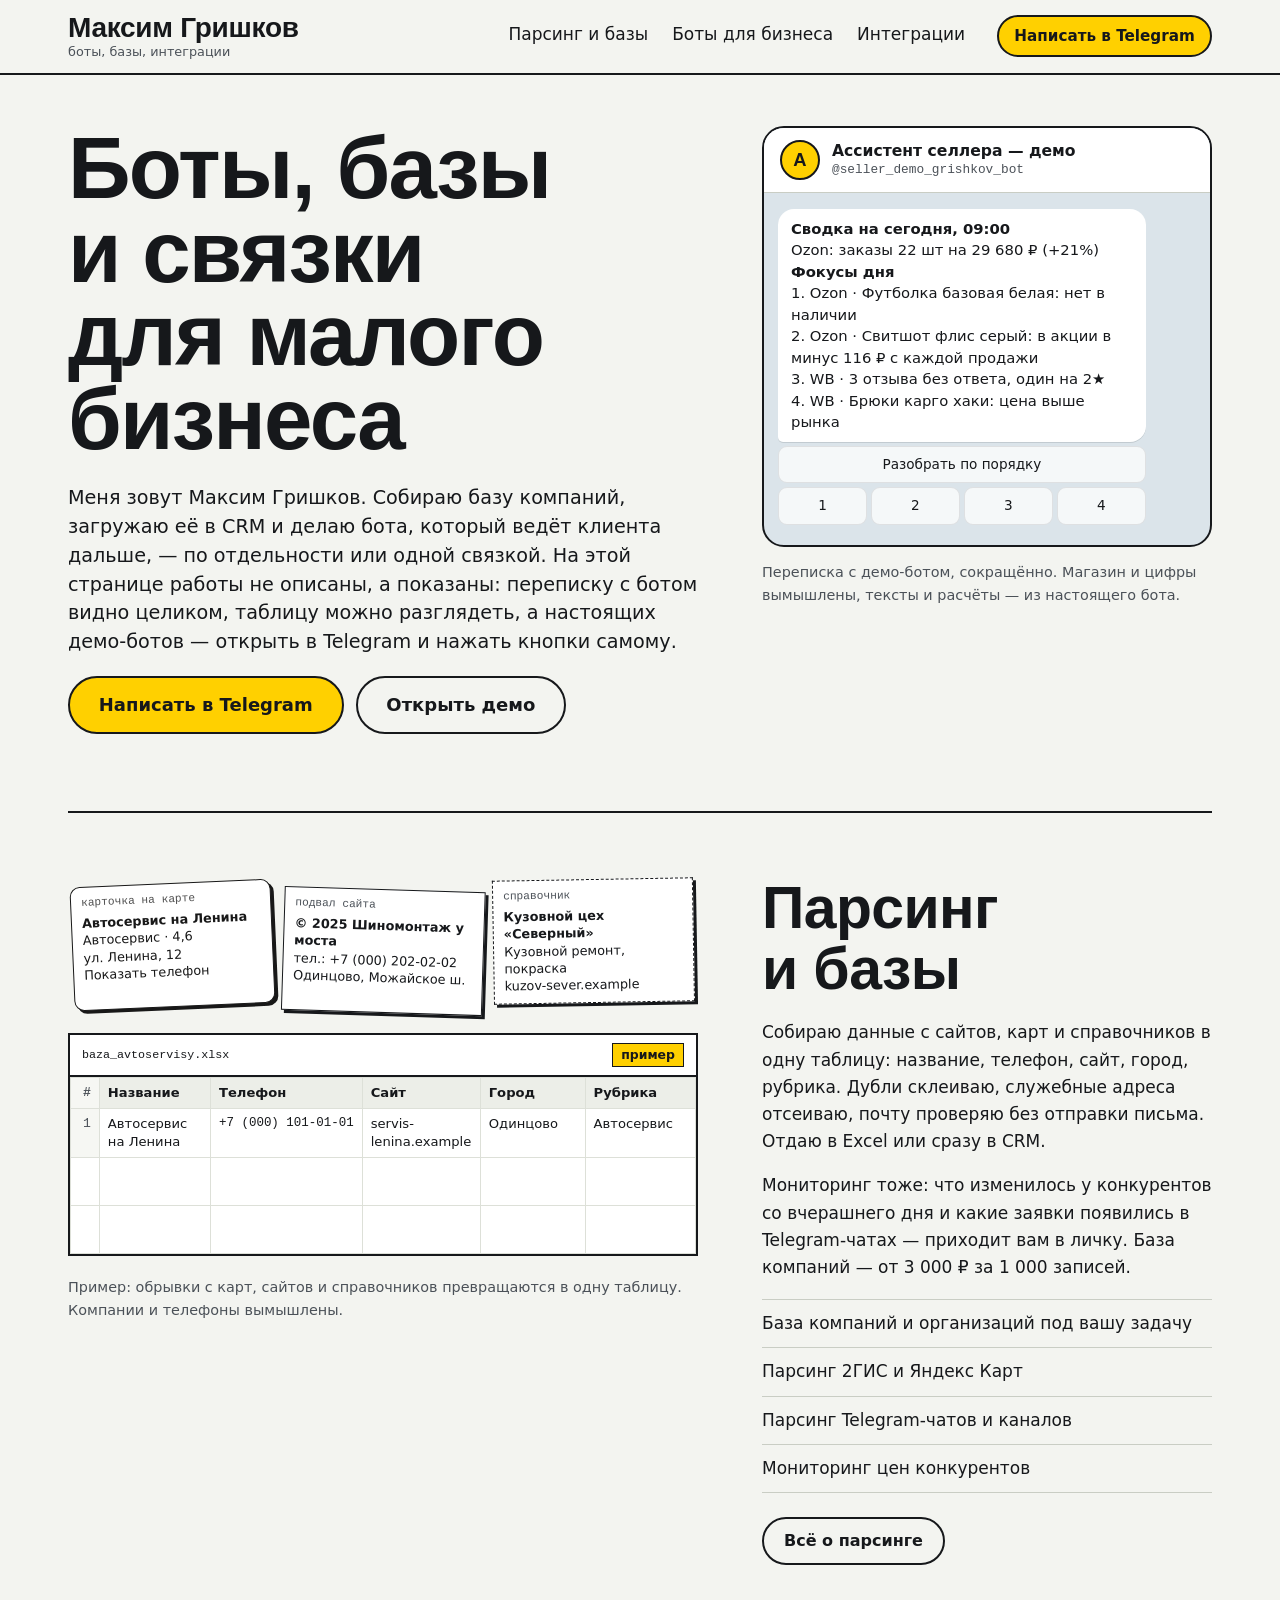
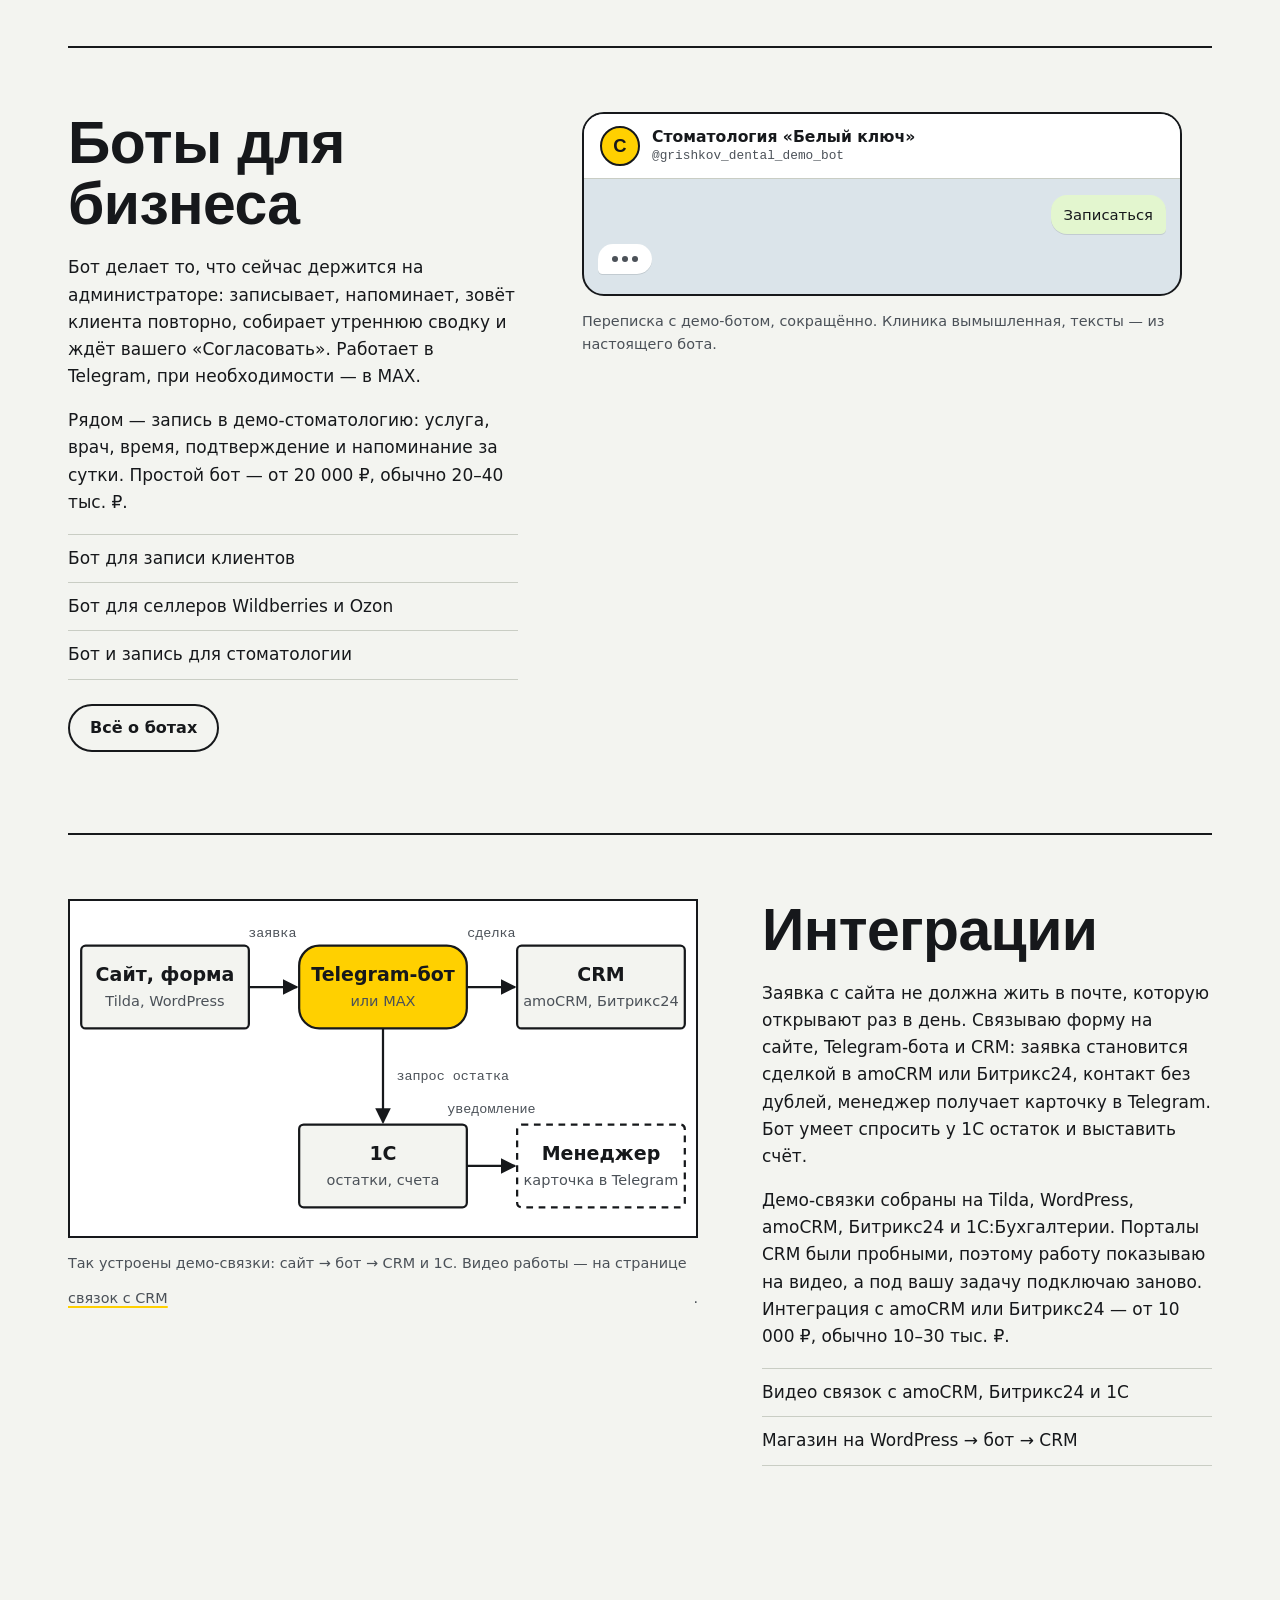
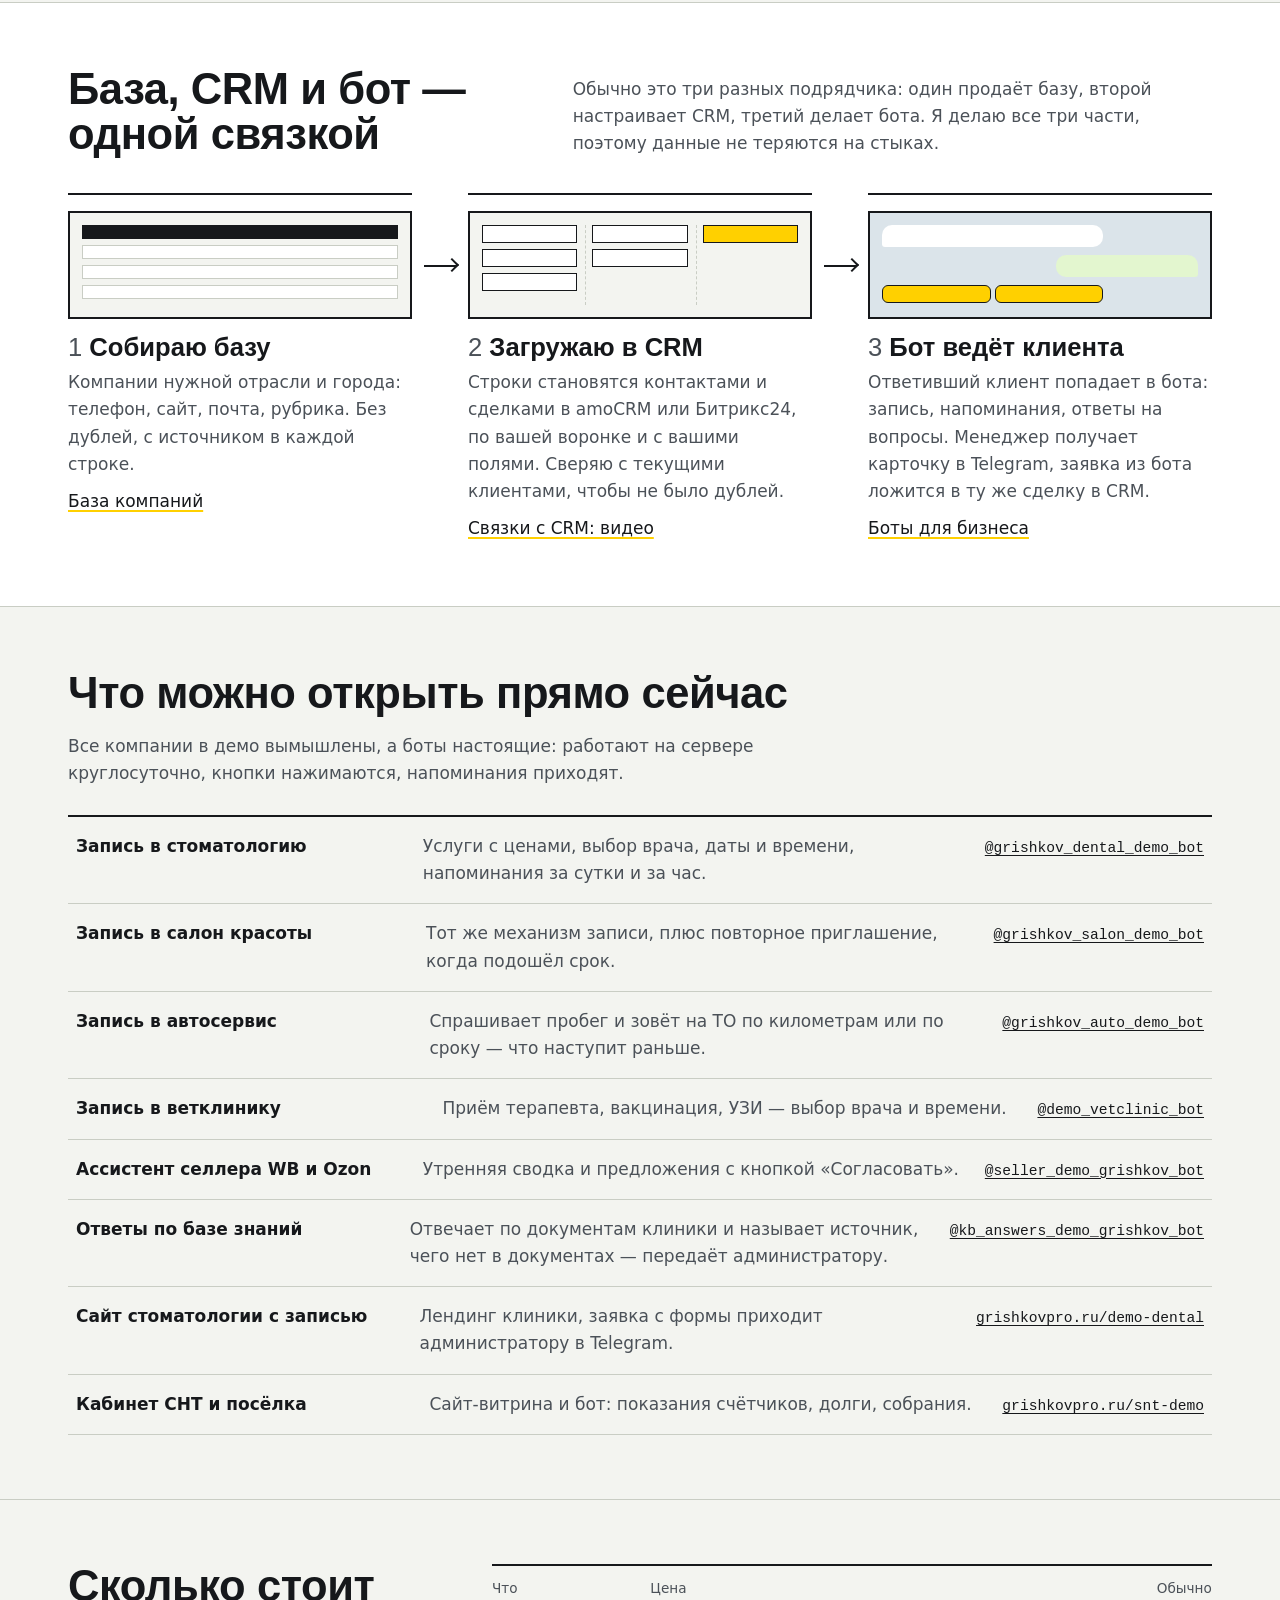
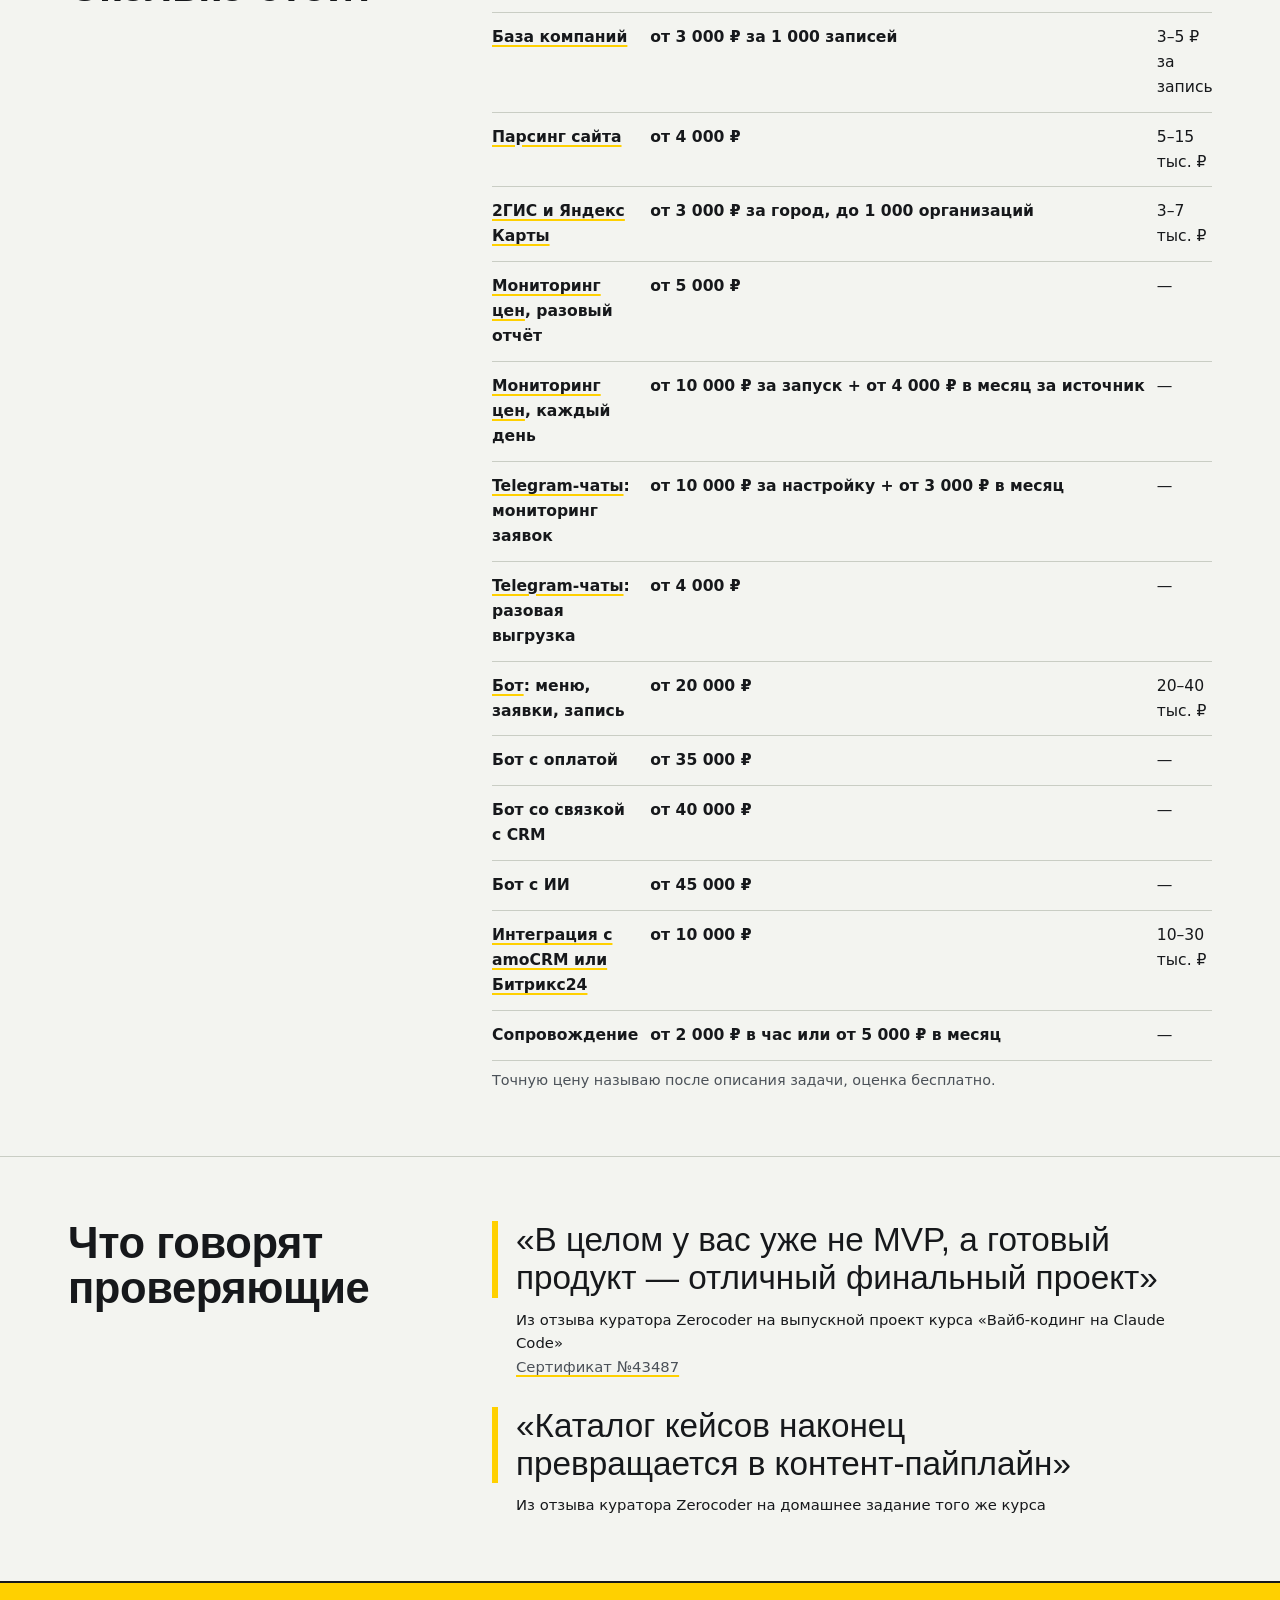
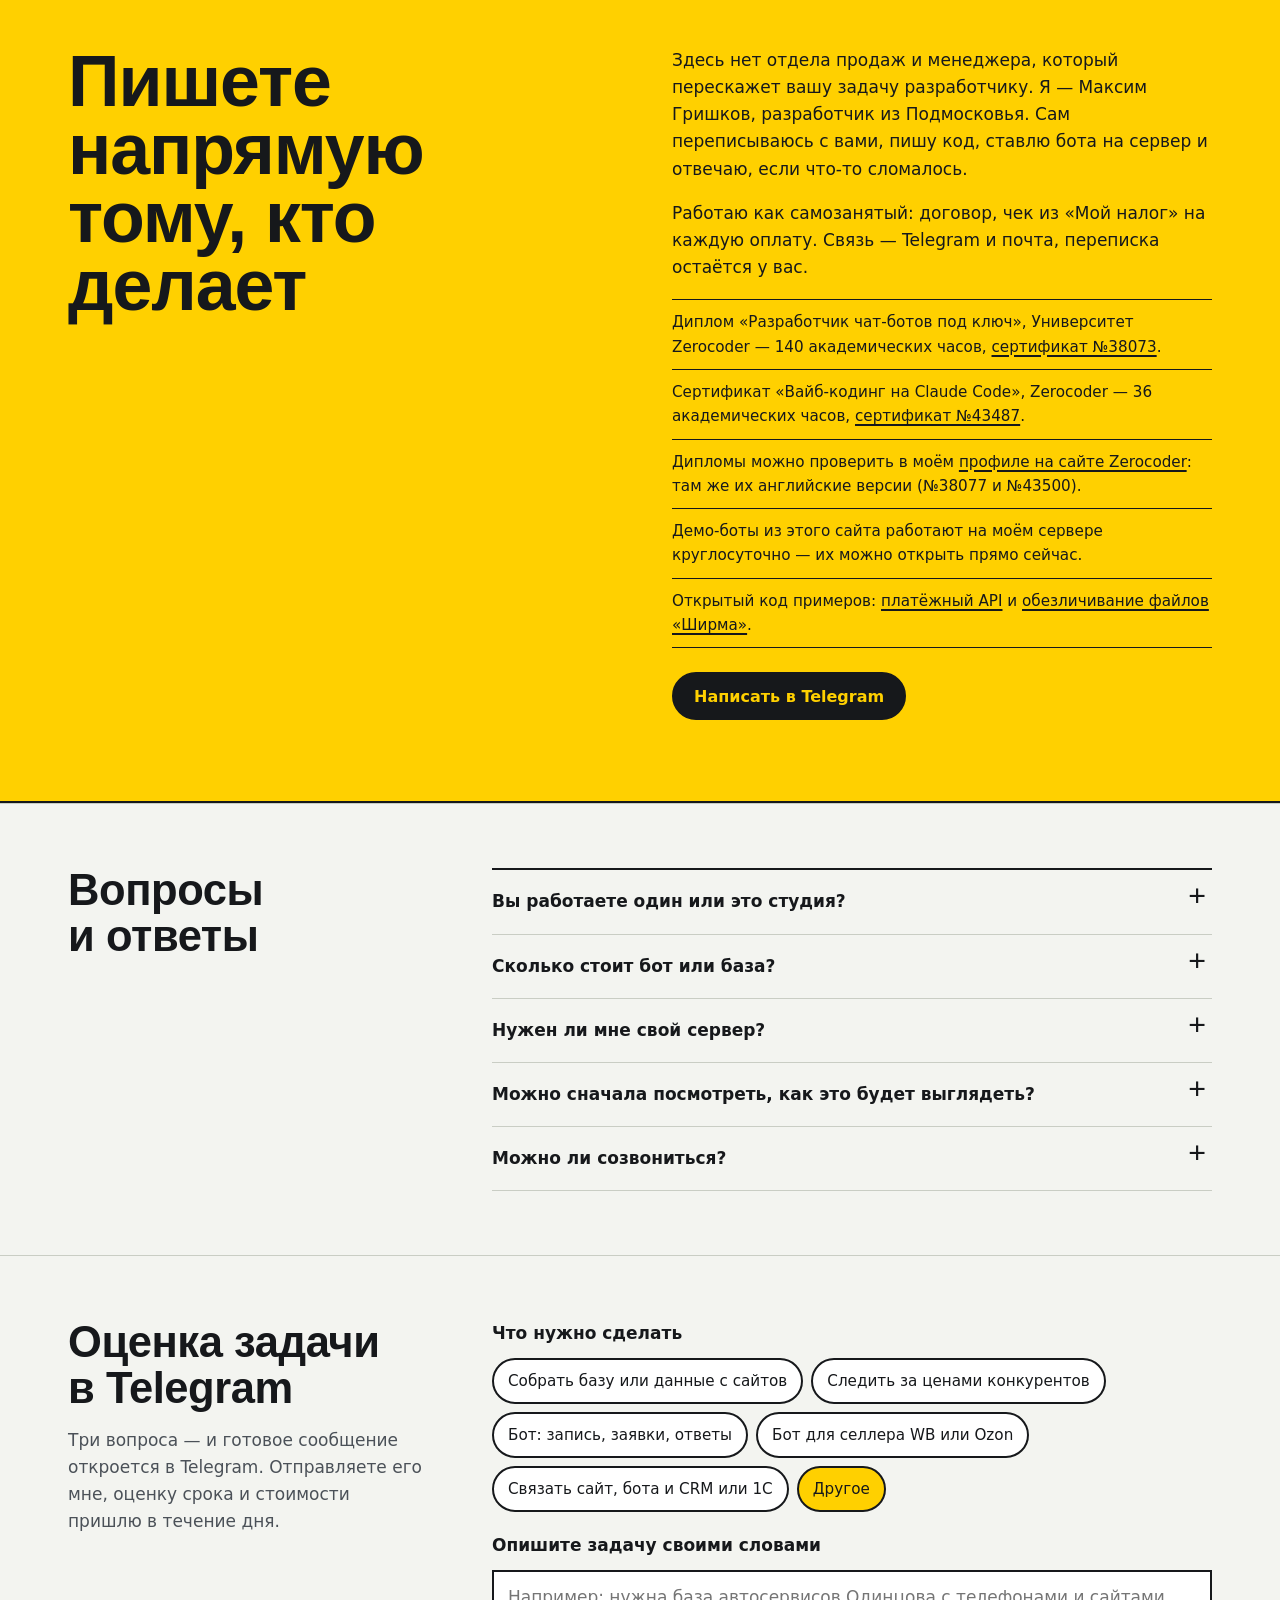
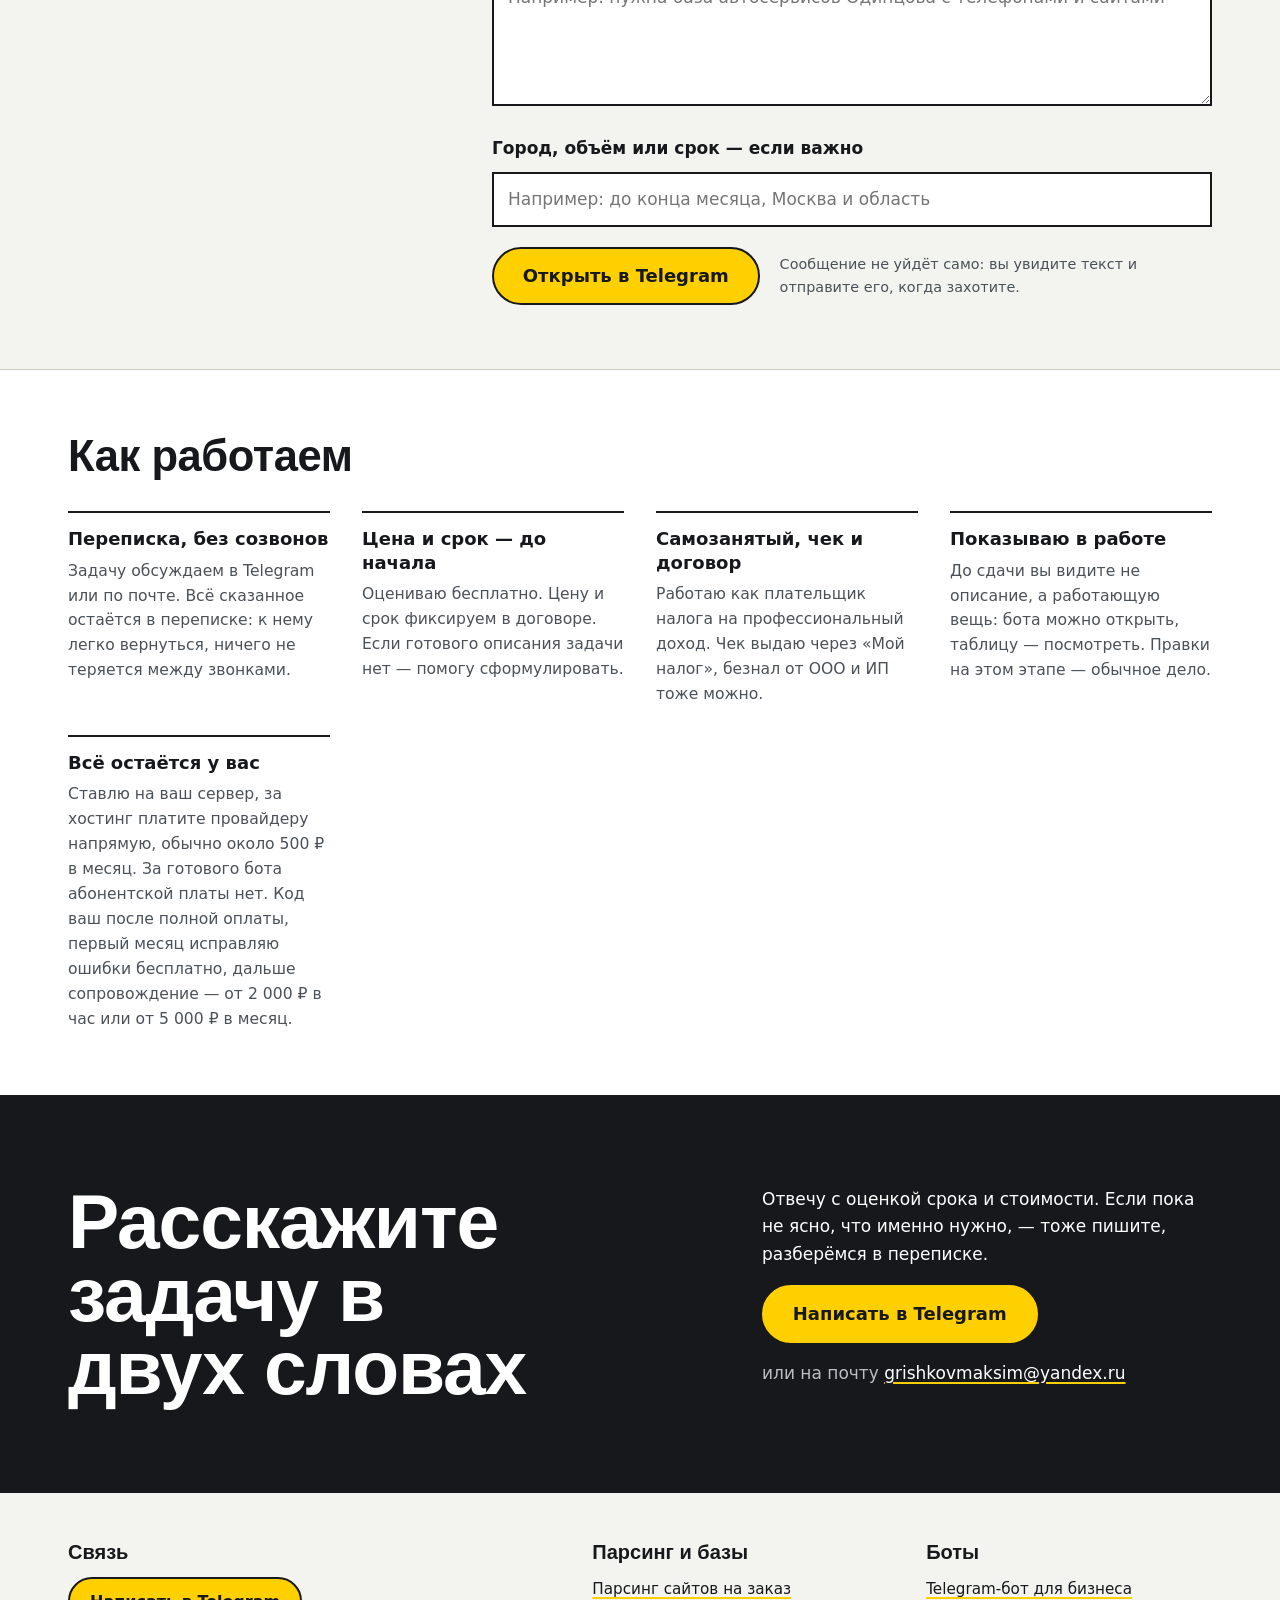
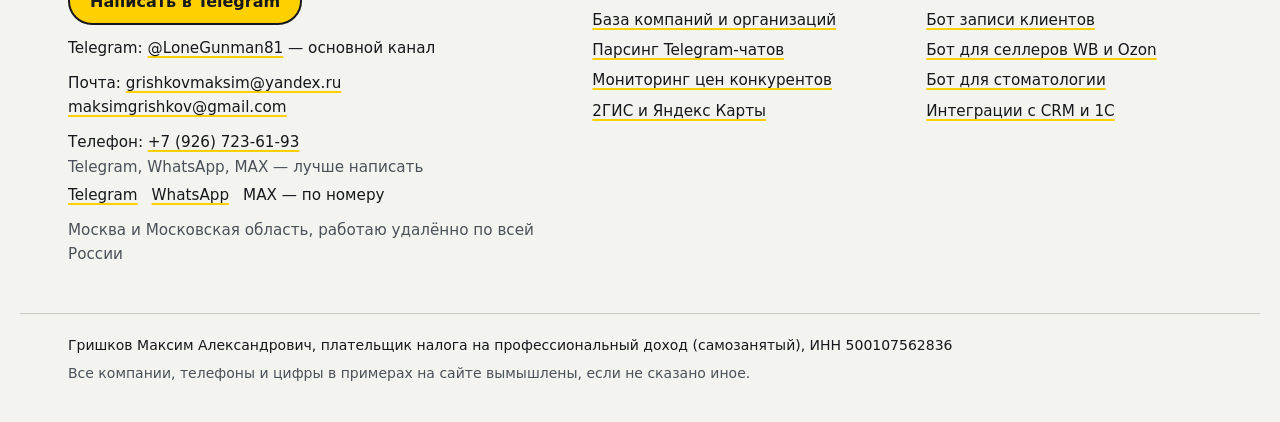
==== index.html @ 3ab0bfc5 "Ссылка на профиль Zerocoder с дипломами" ====
<!doctype html>
<html lang="ru">
<head>
<meta charset="utf-8">
<meta name="viewport" content="width=device-width, initial-scale=1">
<title>Telegram-боты для бизнеса, базы компаний и интеграции с CRM — Максим Гришков</title>
<meta name="description" content="Разработчик Telegram-ботов для малого бизнеса: запись клиентов, боты для селлеров WB и Ozon, парсинг сайтов и базы компаний, связка сайта и бота с amoCRM, Битрикс24 и 1С. Живые демо, самозанятый, договор и чек.">
<meta name="robots" content="noindex,nofollow">
<link rel="canonical" href="https://grishkovpro.ru/">
<meta property="og:type" content="website">
<meta property="og:locale" content="ru_RU">
<meta property="og:site_name" content="Максим Гришков">
<meta property="og:title" content="Максим Гришков — боты, базы компаний, интеграции">
<meta property="og:description" content="Разработчик Telegram-ботов для малого бизнеса: запись клиентов, боты для селлеров WB и Ozon, парсинг сайтов и базы компаний, связка сайта и бота с amoCRM, Битрикс24 и 1С. Живые демо, самозанятый, договор и чек.">
<meta property="og:url" content="https://grishkovpro.ru/">
<meta property="og:image" content="https://grishkovpro.ru/assets/og.png">
<meta name="theme-color" content="#f3f4f0">
<link rel="icon" href="assets/favicon.svg" type="image/svg+xml">
<link rel="preload" href="assets/fonts/oswald-cyr.woff2" as="font" type="font/woff2" crossorigin>
<link rel="stylesheet" href="assets/style.css">
<script type="application/ld+json">{"@context": "https://schema.org", "@graph": [{"@type": "Person", "@id": "https://grishkovpro.ru/#person", "name": "Гришков Максим Александрович", "jobTitle": "Разработчик Telegram-ботов и интеграций", "url": "https://grishkovpro.ru/", "email": "mailto:grishkovmaksim@yandex.ru", "telephone": "+79267236193", "taxID": "500107562836", "sameAs": ["https://t.me/LoneGunman81"], "address": {"@type": "PostalAddress", "addressLocality": "Москва", "addressCountry": "RU"}}, {"@type": "ProfessionalService", "@id": "https://grishkovpro.ru/#org", "name": "Максим Гришков — боты, базы, интеграции", "url": "https://grishkovpro.ru/", "email": "grishkovmaksim@yandex.ru", "telephone": "+79267236193", "taxID": "500107562836", "founder": {"@id": "https://grishkovpro.ru/#person"}, "areaServed": [{"@type": "City", "name": "Москва"}, {"@type": "AdministrativeArea", "name": "Московская область"}, {"@type": "Country", "name": "Россия"}], "address": {"@type": "PostalAddress", "addressLocality": "Москва", "addressCountry": "RU"}, "description": "Разработчик Telegram-ботов для малого бизнеса: запись клиентов, боты для селлеров WB и Ozon, парсинг сайтов и базы компаний, связка сайта и бота с amoCRM, Битрикс24 и 1С. Живые демо, самозанятый, договор и чек."}, {"@type": "WebSite", "@id": "https://grishkovpro.ru/#site", "url": "https://grishkovpro.ru/", "name": "Максим Гришков", "inLanguage": "ru", "publisher": {"@id": "https://grishkovpro.ru/#person"}}]}</script><script type="application/ld+json">{"@context": "https://schema.org", "@type": "FAQPage", "mainEntity": [{"@type": "Question", "name": "Вы работаете один или это студия?", "acceptedAnswer": {"@type": "Answer", "text": "Один. Я самозанятый разработчик, переписку, код и запуск веду сам. Поэтому задачу не пересказывают по цепочке: вы пишете тому, кто делает."}}, {"@type": "Question", "name": "Сколько стоит бот или база?", "acceptedAnswer": {"@type": "Answer", "text": "Простой бот — от 20 000 ₽, база компаний — от 3 000 ₽ за 1 000 записей; остальные цены — в таблице «Сколько стоит» выше. Точную цену называю после описания задачи, оценка бесплатно."}}, {"@type": "Question", "name": "Нужен ли мне свой сервер?", "acceptedAnswer": {"@type": "Answer", "text": "Для бота — да, это недорогой виртуальный сервер, обычно около 500 ₽ в месяц, оплачиваете провайдеру напрямую. Если сервера нет, подскажу, какой взять, и настрою. Для разовой выгрузки базы сервер не нужен."}}, {"@type": "Question", "name": "Можно сначала посмотреть, как это будет выглядеть?", "acceptedAnswer": {"@type": "Answer", "text": "Да. Готовые демо — в списке выше, их можно открыть прямо сейчас. Ваш бот до сдачи тоже работает в Telegram: вы нажимаете кнопки сами, а не читаете описание."}}, {"@type": "Question", "name": "Можно ли созвониться?", "acceptedAnswer": {"@type": "Answer", "text": "Я работаю перепиской: в Telegram или по почте. Так ничего не теряется — договорённости остаются в тексте, к ним легко вернуться."}}]}</script>
</head>
<body>
<a class="skip" href="#main">К содержанию</a>
<header class="top">
  <div class="wrap top-in">
    <a class="mark" href="./"><span class="mark-n">Максим Гришков</span><span class="mark-s">боты, базы, интеграции</span></a>
    <nav class="nav" aria-label="Разделы"><a href="parsing/">Парсинг и базы</a><a href="boty/">Боты для бизнеса</a><a href="./#integracii">Интеграции</a></nav>
    <a class="btn btn-tg top-cta" href="https://t.me/LoneGunman81" rel="noopener" target="_blank">Написать в Telegram</a>
  </div>
</header>
<main id="main">
<section class="hero hero-home">
  <div class="wrap home-grid">
    <div class="home-text">
      <h1 class="h1 h1-home">Боты, базы и связки для малого бизнеса</h1>
      <div class="lead"><p>Меня зовут Максим Гришков. Собираю базу компаний, загружаю её в CRM и делаю бота, который ведёт клиента дальше, — по отдельности или одной связкой. На этой странице работы не описаны, а показаны: переписку с ботом видно целиком, таблицу можно разглядеть, а настоящих демо-ботов — открыть в Telegram и нажать кнопки самому.</p></div>
      <p class="hero-cta"><a class="btn btn-tg btn-big" href="https://t.me/LoneGunman81" rel="noopener" target="_blank">Написать в Telegram</a>
        <a class="btn btn-line btn-big" href="#demo">Открыть демо</a></p>
    </div>
    <div class="home-ex"><figure class="ex ex-chat is-compact" data-sim>
  <div class="tg">
    <div class="tg-head"><span class="tg-ava" aria-hidden="true">А</span>
      <span class="tg-who"><b>Ассистент селлера — демо</b><span class="mono">@seller_demo_grishkov_bot</span></span></div>
    <ol class="tg-log" aria-label="Пример переписки с ботом"><li class="tg-m tg-bot"><span class="tg-bubble"><strong>Сводка на сегодня, 09:00</strong><br>Ozon: заказы 22 шт на 29 680 ₽ (+21%)<br><strong>Фокусы дня</strong><br>1. Ozon · Футболка базовая белая: нет в наличии<br>2. Ozon · Свитшот флис серый: в акции в минус 116 ₽ с каждой продажи<br>3. WB · 3 отзыва без ответа, один на 2★<br>4. WB · Брюки карго хаки: цена выше рынка</span><span class="tg-kb"><span class="tg-row"><span class="tg-b">Разобрать по порядку</span></span><span class="tg-row"><span class="tg-b">1</span><span class="tg-b is-press">2</span><span class="tg-b">3</span><span class="tg-b">4</span></span></span></li><li class="tg-m tg-bot"><span class="tg-bubble"><strong>Ozon · Свитшот флис серый: акция в минус</strong><br><strong>Что сделать:</strong> выйти из акции «Чёрная пятница: −25%», вернуть цену 1 690 ₽.<br><strong>Почему:</strong> цена в акции 1 290 ₽, с одной продажи −116 ₽ после комиссии 22%, логистики и себестоимости. В акции продаёте 9 шт в день — минус ~1 046 ₽ в день.</span><span class="tg-kb"><span class="tg-row"><span class="tg-b is-press">Согласовать</span><span class="tg-b">Отклонить</span></span><span class="tg-row"><span class="tg-b">Подробнее</span></span></span></li><li class="tg-m tg-bot"><span class="tg-bubble">Отправил в Ozon: товар выходит из акции «Чёрная пятница: −25%», цена вернётся к 1 690 ₽. Завтра в утренней сводке покажу итог.</span></li><li class="tg-m tg-bot"><span class="tg-bubble"><strong>WB · отзыв 2★ на «Рубашка льняная бежевая»</strong><br>«После первой стирки рубашка села почти на размер. На рукаве разошёлся шов.»<br><strong>Черновик ответа:</strong> Анна, здравствуйте! Спасибо за отзыв, нам жаль, что рубашка подвела. Лён после первой стирки даёт усадку до 3–5%…</span><span class="tg-kb"><span class="tg-row"><span class="tg-b is-press">Отправить</span><span class="tg-b">Переписать</span></span><span class="tg-row"><span class="tg-b">Не отвечать</span><span class="tg-b">Подробнее</span></span></span></li><li class="tg-m tg-bot"><span class="tg-bubble">Отправил ответ в WB, он появится под отзывом.</span></li></ol>
    <div class="tg-foot"><button type="button" class="tg-replay" hidden>Показать ещё раз</button></div>
  </div>
  <figcaption><span>Переписка с демо-ботом, сокращённо. Магазин и цифры вымышлены, тексты и расчёты — из настоящего бота.</span></figcaption>
</figure></div>
  </div>
</section>
<section class="stands" aria-label="Три направления"><div class="wrap"><article class="stand stand-parsing" id="parsing">
  <div class="stand-ex"><figure class="ex ex-sort is-compact" data-sort>
  <div class="sort-in" aria-hidden="true"><div data-i="0" class="scrap scrap-map"><span class="scrap-src mono">карточка на карте</span><span>Автосервис на Ленина</span><span>Автосервис · 4,6</span><span>ул. Ленина, 12</span><span>Показать телефон</span></div><div data-i="1" class="scrap scrap-site"><span class="scrap-src mono">подвал сайта</span><span>© 2025 Шиномонтаж у моста</span><span>тел.: +7 (000) 202-02-02</span><span>Одинцово, Можайское ш.</span></div><div data-i="2" class="scrap scrap-list"><span class="scrap-src mono">справочник</span><span>Кузовной цех «Северный»</span><span>Кузовной ремонт, покраска</span><span>kuzov-sever.example</span></div></div>
  <div class="sheet">
    <div class="sheet-bar"><span class="mono">baza_avtoservisy.xlsx</span><span class="sheet-tag">пример</span></div>
    <div class="sheet-scroll" tabindex="0" role="region" aria-label="Пример таблицы: baza_avtoservisy.xlsx">
      <table><thead><tr><th scope="col" class="n">#</th><th scope="col">Название</th><th scope="col">Телефон</th><th scope="col">Сайт</th><th scope="col">Город</th><th scope="col">Рубрика</th></tr></thead>
      <tbody><tr data-i="0"><td class="n">1</td><td>Автосервис на Ленина</td><td>+7 (000) 101-01-01</td><td>servis-lenina.example</td><td>Одинцово</td><td>Автосервис</td></tr><tr data-i="1"><td class="n">2</td><td>Шиномонтаж у моста</td><td>+7 (000) 202-02-02</td><td>—</td><td>Одинцово</td><td>Шиномонтаж</td></tr><tr data-i="2"><td class="n">3</td><td>Кузовной цех «Северный»</td><td>+7 (000) 303-03-03</td><td>kuzov-sever.example</td><td>Красногорск</td><td>Кузовной ремонт</td></tr></tbody></table>
    </div>
  </div>
  <figcaption>Пример: обрывки с карт, сайтов и справочников превращаются в одну таблицу. Компании и телефоны вымышлены.</figcaption>
</figure></div>
  <div class="stand-text">
    <h2 class="h2">Парсинг и базы</h2>
    <p>Собираю данные с сайтов, карт и справочников в одну таблицу: название, телефон, сайт, город, рубрика. Дубли склеиваю, служебные адреса отсеиваю, почту проверяю без отправки письма. Отдаю в Excel или сразу в CRM.</p>
<p>Мониторинг тоже: что изменилось у конкурентов со вчерашнего дня и какие заявки появились в Telegram-чатах — приходит вам в личку. База компаний — от 3 000 ₽ за 1 000 записей.</p>
    <ul class="stand-links"><li><a href="parsing/baza-kompaniy">База компаний и организаций под вашу задачу</a></li><li><a href="parsing/karty">Парсинг 2ГИС и Яндекс Карт</a></li><li><a href="parsing/telegram">Парсинг Telegram-чатов и каналов</a></li><li><a href="parsing/monitoring-cen">Мониторинг цен конкурентов</a></li></ul>
    <p><a class="btn btn-line" href="parsing/">Всё о парсинге</a></p>
  </div>
</article><article class="stand stand-boty" id="boty">
  <div class="stand-ex"><figure class="ex ex-chat is-compact" data-sim>
  <div class="tg">
    <div class="tg-head"><span class="tg-ava" aria-hidden="true">С</span>
      <span class="tg-who"><b>Стоматология «Белый ключ»</b><span class="mono">@grishkov_dental_demo_bot</span></span></div>
    <ol class="tg-log" aria-label="Пример переписки с ботом"><li class="tg-m tg-user"><span class="tg-bubble">Записаться</span></li><li class="tg-m tg-bot"><span class="tg-bubble"><strong>Шаг 1/6.</strong> Выберите услугу:</span><span class="tg-kb"><span class="tg-row"><span class="tg-b">Консультация и осмотр — 800 ₽</span></span><span class="tg-row"><span class="tg-b is-press">Профессиональная чистка — 4 900 ₽</span></span><span class="tg-row"><span class="tg-b">Лечение кариеса — 5 500 ₽</span></span></span></li><li class="tg-m tg-bot"><span class="tg-bubble">Услуга: <strong>Профессиональная чистка</strong> — 4 900 ₽<br><strong>Шаг 2/6.</strong> Выберите врача:</span><span class="tg-kb"><span class="tg-row"><span class="tg-b is-press">Анна Львовна</span><span class="tg-b">Елена Дмитриевна</span></span><span class="tg-row"><span class="tg-b">Любой свободный</span></span></span></li><li class="tg-m tg-bot"><span class="tg-bubble"><strong>Шаги 3 и 4.</strong> Дата и время:</span><span class="tg-kb"><span class="tg-row"><span class="tg-b">Завтра</span><span class="tg-b">Послезавтра</span><span class="tg-b">В пятницу</span></span><span class="tg-row"><span class="tg-b">10:30</span><span class="tg-b is-press">15:30</span><span class="tg-b">17:00</span></span></span></li><li class="tg-m tg-user"><span class="tg-bubble">Ольга, +7 900 000-00-00</span></li><li class="tg-m tg-bot"><span class="tg-bubble"><strong>Запись подтверждена!</strong><br>Послезавтра в 15:30, профессиональная чистка<br>Врач: Анна Львовна<br>Напомним за 24 часа и за 1 час до визита.</span></li><li class="tg-m tg-note"><span class="tg-bubble">через сутки</span></li><li class="tg-m tg-bot"><span class="tg-bubble"><strong>Напоминание!</strong><br>Завтра в 15:30 вас ждёт профессиональная чистка.<br>Врач: Анна Львовна</span></li></ol>
    <div class="tg-foot"><button type="button" class="tg-replay" hidden>Показать ещё раз</button></div>
  </div>
  <figcaption><span>Переписка с демо-ботом, сокращённо. Клиника вымышленная, тексты — из настоящего бота.</span></figcaption>
</figure></div>
  <div class="stand-text">
    <h2 class="h2">Боты для бизнеса</h2>
    <p>Бот делает то, что сейчас держится на администраторе: записывает, напоминает, зовёт клиента повторно, собирает утреннюю сводку и ждёт вашего «Согласовать». Работает в Telegram, при необходимости — в MAX.</p>
<p>Рядом — запись в демо-стоматологию: услуга, врач, время, подтверждение и напоминание за сутки. Простой бот — от 20 000 ₽, обычно 20–40 тыс. ₽.</p>
    <ul class="stand-links"><li><a href="boty/zapis-klientov">Бот для записи клиентов</a></li><li><a href="boty/marketplace">Бот для селлеров Wildberries и Ozon</a></li><li><a href="boty/stomatologiya">Бот и запись для стоматологии</a></li></ul>
    <p><a class="btn btn-line" href="boty/">Всё о ботах</a></p>
  </div>
</article><article class="stand stand-integracii" id="integracii">
  <div class="stand-ex"><figure class="ex ex-flow is-compact" data-flow>
  <svg viewBox="0 0 560 300" role="img" aria-labelledby="flow-t">
    <title id="flow-t">Схема: заявка с сайта попадает в бота, бот создаёт сделку в CRM и проверяет остаток в 1С, менеджер получает карточку</title>
    <defs><marker id="arr" viewBox="0 0 10 10" refX="9" refY="5" markerWidth="7" markerHeight="7" orient="auto-start-reverse">
      <path d="M0 0 L10 5 L0 10 z" class="f-head"/></marker></defs>
    <g class="f-node"><rect x="10" y="40" width="150" height="74" rx="4"/>
      <text x="85" y="72" class="f-t">Сайт, форма</text><text x="85" y="94" class="f-s">Tilda, WordPress</text></g>
    <g class="f-node f-main"><rect x="205" y="40" width="150" height="74" rx="18"/>
      <text x="280" y="72" class="f-t">Telegram-бот</text><text x="280" y="94" class="f-s">или MAX</text></g>
    <g class="f-node"><rect x="400" y="40" width="150" height="74" rx="4"/>
      <text x="475" y="72" class="f-t">CRM</text><text x="475" y="94" class="f-s">amoCRM, Битрикс24</text></g>
    <g class="f-node"><rect x="205" y="200" width="150" height="74" rx="4"/>
      <text x="280" y="232" class="f-t">1С</text><text x="280" y="254" class="f-s">остатки, счета</text></g>
    <g class="f-node f-ghost"><rect x="400" y="200" width="150" height="74" rx="4"/>
      <text x="475" y="232" class="f-t">Менеджер</text><text x="475" y="254" class="f-s">карточка в Telegram</text></g>
    <path class="f-line" d="M160 77 H203" marker-end="url(#arr)"/>
    <path class="f-line" d="M355 77 H398" marker-end="url(#arr)"/>
    <path class="f-line" d="M280 114 V198" marker-end="url(#arr)"/>
    <path class="f-line" d="M355 237 H398" marker-end="url(#arr)"/>
    <text x="181" y="32" class="f-l">заявка</text><text x="377" y="32" class="f-l">сделка</text>
    <text x="292" y="160" class="f-l f-start">запрос остатка</text>
    <text x="377" y="190" class="f-l">уведомление</text>
  </svg>
  <figcaption>Так устроены демо-связки: сайт → бот → CRM и 1С. Видео работы — на странице <a href="https://grishkovpro.ru/crm/" rel="noopener" target="_blank">связок с CRM</a>.</figcaption>
</figure></div>
  <div class="stand-text">
    <h2 class="h2">Интеграции</h2>
    <p>Заявка с сайта не должна жить в почте, которую открывают раз в день. Связываю форму на сайте, Telegram-бота и CRM: заявка становится сделкой в amoCRM или Битрикс24, контакт без дублей, менеджер получает карточку в Telegram. Бот умеет спросить у 1С остаток и выставить счёт.</p>
<p>Демо-связки собраны на Tilda, WordPress, amoCRM, Битрикс24 и 1С:Бухгалтерии. Порталы CRM были пробными, поэтому работу показываю на видео, а под вашу задачу подключаю заново. Интеграция с amoCRM или Битрикс24 — от 10 000 ₽, обычно 10–30 тыс. ₽.</p>
    <ul class="stand-links"><li><a href="https://grishkovpro.ru/crm/" rel="noopener" target="_blank">Видео связок с amoCRM, Битрикс24 и 1С</a></li><li><a href="https://grishkovpro.ru/wp-demo/" rel="noopener" target="_blank">Магазин на WordPress → бот → CRM</a></li></ul>
    
  </div>
</article></div></section><section class="sec chain" aria-labelledby="chain-h">
  <div class="wrap">
    <div class="chain-top"><h2 id="chain-h" class="h2">База, CRM и бот — одной связкой</h2><p class="lead-s">Обычно это три разных подрядчика: один продаёт базу, второй настраивает CRM, третий делает бота. Я делаю все три части, поэтому данные не теряются на стыках.</p></div>
    <ol class="ch-list"><li class="ch-step ch-base">
      <div class="ch-pic" aria-hidden="true"><span class="cp-row cp-h"></span><span class="cp-row"></span><span class="cp-row"></span><span class="cp-row"></span></div>
      <h3>Собираю базу</h3><p>Компании нужной отрасли и города: телефон, сайт, почта, рубрика. Без дублей, с источником в каждой строке.</p>
      <a href="parsing/baza-kompaniy/">База компаний</a>
    </li><li class="ch-step ch-crm">
      <div class="ch-pic" aria-hidden="true"><span class="cp-col"><i></i><i></i><i></i></span><span class="cp-col"><i></i><i></i></span><span class="cp-col"><i class="cp-won"></i></span></div>
      <h3>Загружаю в CRM</h3><p>Строки становятся контактами и сделками в amoCRM или Битрикс24, по вашей воронке и с вашими полями. Сверяю с текущими клиентами, чтобы не было дублей.</p>
      <a href="https://grishkovpro.ru/crm/">Связки с CRM: видео</a>
    </li><li class="ch-step ch-bot">
      <div class="ch-pic" aria-hidden="true"><span class="cp-msg"></span><span class="cp-msg cp-out"></span><span class="cp-btns"><i></i><i></i></span></div>
      <h3>Бот ведёт клиента</h3><p>Ответивший клиент попадает в бота: запись, напоминания, ответы на вопросы. Менеджер получает карточку в Telegram, заявка из бота ложится в ту же сделку в CRM.</p>
      <a href="boty/">Боты для бизнеса</a>
    </li></ol>
  </div>
</section><section class="sec demo" id="demo"><div class="wrap"><h2 class="h2">Что можно открыть прямо сейчас</h2><p class="lead-s">Все компании в демо вымышлены, а боты настоящие: работают на сервере круглосуточно, кнопки нажимаются, напоминания приходят.</p><ul class="demo-list"><li><a class="demo-row" href="https://t.me/grishkov_dental_demo_bot" rel="noopener" target="_blank"><span class="demo-n">Запись в стоматологию</span><span class="demo-d">Услуги с ценами, выбор врача, даты и времени, напоминания за сутки и за час.</span><span class="demo-h mono">@grishkov_dental_demo_bot</span></a></li><li><a class="demo-row" href="https://t.me/grishkov_salon_demo_bot" rel="noopener" target="_blank"><span class="demo-n">Запись в салон красоты</span><span class="demo-d">Тот же механизм записи, плюс повторное приглашение, когда подошёл срок.</span><span class="demo-h mono">@grishkov_salon_demo_bot</span></a></li><li><a class="demo-row" href="https://t.me/grishkov_auto_demo_bot" rel="noopener" target="_blank"><span class="demo-n">Запись в автосервис</span><span class="demo-d">Спрашивает пробег и зовёт на ТО по километрам или по сроку — что наступит раньше.</span><span class="demo-h mono">@grishkov_auto_demo_bot</span></a></li><li><a class="demo-row" href="https://t.me/demo_vetclinic_bot" rel="noopener" target="_blank"><span class="demo-n">Запись в ветклинику</span><span class="demo-d">Приём терапевта, вакцинация, УЗИ — выбор врача и времени.</span><span class="demo-h mono">@demo_vetclinic_bot</span></a></li><li><a class="demo-row" href="https://t.me/seller_demo_grishkov_bot" rel="noopener" target="_blank"><span class="demo-n">Ассистент селлера WB и Ozon</span><span class="demo-d">Утренняя сводка и предложения с кнопкой «Согласовать».</span><span class="demo-h mono">@seller_demo_grishkov_bot</span></a></li><li><a class="demo-row" href="https://t.me/kb_answers_demo_grishkov_bot" rel="noopener" target="_blank"><span class="demo-n">Ответы по базе знаний</span><span class="demo-d">Отвечает по документам клиники и называет источник, чего нет в документах — передаёт администратору.</span><span class="demo-h mono">@kb_answers_demo_grishkov_bot</span></a></li><li><a class="demo-row" href="https://grishkovpro.ru/demo-dental/" rel="noopener" target="_blank"><span class="demo-n">Сайт стоматологии с записью</span><span class="demo-d">Лендинг клиники, заявка с формы приходит администратору в Telegram.</span><span class="demo-h mono">grishkovpro.ru/demo-dental</span></a></li><li><a class="demo-row" href="https://grishkovpro.ru/snt-demo/" rel="noopener" target="_blank"><span class="demo-n">Кабинет СНТ и посёлка</span><span class="demo-d">Сайт-витрина и бот: показания счётчиков, долги, собрания.</span><span class="demo-h mono">grishkovpro.ru/snt-demo</span></a></li></ul></div></section><section class="sec prices" id="ceny"><div class="wrap split"><h2 class="h2">Сколько стоит</h2><div><div class="price-scroll"><table class="price-t"><thead><tr><th scope="col">Что</th><th scope="col">Цена</th><th scope="col">Обычно</th></tr></thead><tbody><tr><th scope="row"><a href="parsing/baza-kompaniy/">База компаний</a></th><td>от 3 000 ₽ за 1 000 записей</td><td>3–5 ₽ за запись</td></tr><tr><th scope="row"><a href="parsing/">Парсинг сайта</a></th><td>от 4 000 ₽</td><td>5–15 тыс. ₽</td></tr><tr><th scope="row"><a href="parsing/karty/">2ГИС и Яндекс Карты</a></th><td>от 3 000 ₽ за город, до 1 000 организаций</td><td>3–7 тыс. ₽</td></tr><tr><th scope="row"><a href="parsing/monitoring-cen/">Мониторинг цен</a>, разовый отчёт</th><td>от 5 000 ₽</td><td>—</td></tr><tr><th scope="row"><a href="parsing/monitoring-cen/">Мониторинг цен</a>, каждый день</th><td>от 10 000 ₽ за запуск + от 4 000 ₽ в месяц за источник</td><td>—</td></tr><tr><th scope="row"><a href="parsing/telegram/">Telegram-чаты</a>: мониторинг заявок</th><td>от 10 000 ₽ за настройку + от 3 000 ₽ в месяц</td><td>—</td></tr><tr><th scope="row"><a href="parsing/telegram/">Telegram-чаты</a>: разовая выгрузка</th><td>от 4 000 ₽</td><td>—</td></tr><tr><th scope="row"><a href="boty/">Бот</a>: меню, заявки, запись</th><td>от 20 000 ₽</td><td>20–40 тыс. ₽</td></tr><tr><th scope="row">Бот с оплатой</th><td>от 35 000 ₽</td><td>—</td></tr><tr><th scope="row">Бот со связкой с CRM</th><td>от 40 000 ₽</td><td>—</td></tr><tr><th scope="row">Бот с ИИ</th><td>от 45 000 ₽</td><td>—</td></tr><tr><th scope="row"><a href="#integracii">Интеграция с amoCRM или Битрикс24</a></th><td>от 10 000 ₽</td><td>10–30 тыс. ₽</td></tr><tr><th scope="row">Сопровождение</th><td>от 2 000 ₽ в час или от 5 000 ₽ в месяц</td><td>—</td></tr></tbody></table></div><p class="price-foot">Точную цену называю после описания задачи, оценка бесплатно.</p></div></div></section><section class="sec voices" aria-labelledby="vq-h"><div class="wrap split"><h2 id="vq-h" class="h2">Что говорят проверяющие</h2><ul class="vq-list"><li><blockquote><p>«В целом у вас уже не MVP, а готовый продукт — отличный финальный проект»</p></blockquote><p class="vq-src">Из отзыва куратора Zerocoder на выпускной проект курса «Вайб-кодинг на Claude Code»<br><span class="muted"><a href="files/sertifikat_43487.jpg">Сертификат №43487</a></span></p></li><li><blockquote><p>«Каталог кейсов наконец превращается в контент-пайплайн»</p></blockquote><p class="vq-src">Из отзыва куратора Zerocoder на домашнее задание того же курса</p></li></ul></div></section><section class="sec face" aria-labelledby="face-h">
  <div class="wrap face-in">
    <h2 id="face-h" class="face-h">Пишете напрямую тому, кто делает</h2>
    <div class="face-text"><p>Здесь нет отдела продаж и менеджера, который перескажет вашу задачу разработчику. Я — Максим Гришков, разработчик из Подмосковья. Сам переписываюсь с вами, пишу код, ставлю бота на сервер и отвечаю, если что-то сломалось.</p>
<p>Работаю как самозанятый: договор, чек из «Мой налог» на каждую оплату. Связь — Telegram и почта, переписка остаётся у вас.</p><ul class="face-facts"><li>Диплом «Разработчик чат-ботов под ключ», Университет Zerocoder — 140 академических часов, <a href="files/sertifikat_38073.jpg">сертификат №38073</a>.</li><li>Сертификат «Вайб-кодинг на Claude Code», Zerocoder — 36 академических часов, <a href="files/sertifikat_43487.jpg">сертификат №43487</a>.</li><li>Дипломы можно проверить в моём <a href="https://university.zerocoder.ru/pl/474025915" rel="noopener" target="_blank">профиле на сайте Zerocoder</a>: там же их английские версии (№38077 и №43500).</li><li>Демо-боты из этого сайта работают на моём сервере круглосуточно — их можно открыть прямо сейчас.</li><li>Открытый код примеров: <a href="https://github.com/maksimgrishkov-sudo/payments-api" rel="noopener" target="_blank">платёжный API</a> и <a href="https://github.com/maksimgrishkov-sudo/anonymizer" rel="noopener" target="_blank">обезличивание файлов «Ширма»</a>.</li></ul>
      <p><a class="btn btn-tg" href="https://t.me/LoneGunman81" rel="noopener" target="_blank">Написать в Telegram</a></p></div>
  </div>
</section><section class="sec faq" aria-labelledby="faq-h"><div class="wrap split"><h2 id="faq-h" class="h2">Вопросы и ответы</h2><div class="faq-list"><details><summary>Вы работаете один или это студия?</summary><div class="faq-a"><p>Один. Я самозанятый разработчик, переписку, код и запуск веду сам. Поэтому задачу не пересказывают по цепочке: вы пишете тому, кто делает.</p></div></details><details><summary>Сколько стоит бот или база?</summary><div class="faq-a"><p>Простой бот — от 20 000 ₽, база компаний — от 3 000 ₽ за 1 000 записей; остальные цены — в таблице «Сколько стоит» выше. Точную цену называю после описания задачи, оценка бесплатно.</p></div></details><details><summary>Нужен ли мне свой сервер?</summary><div class="faq-a"><p>Для бота — да, это недорогой виртуальный сервер, обычно около 500 ₽ в месяц, оплачиваете провайдеру напрямую. Если сервера нет, подскажу, какой взять, и настрою. Для разовой выгрузки базы сервер не нужен.</p></div></details><details><summary>Можно сначала посмотреть, как это будет выглядеть?</summary><div class="faq-a"><p>Да. Готовые демо — в списке выше, их можно открыть прямо сейчас. Ваш бот до сдачи тоже работает в Telegram: вы нажимаете кнопки сами, а не читаете описание.</p></div></details><details><summary>Можно ли созвониться?</summary><div class="faq-a"><p>Я работаю перепиской: в Telegram или по почте. Так ничего не теряется — договорённости остаются в тексте, к ним легко вернуться.</p></div></details></div></div></section><section class="sec quiz" id="ocenka" aria-labelledby="qz-h">
  <div class="wrap split">
    <div><h2 id="qz-h" class="h2">Оценка задачи в Telegram</h2>
      <p class="lead-s">Три вопроса — и готовое сообщение откроется в Telegram. Отправляете его мне, оценку срока и стоимости пришлю в течение дня.</p></div>
    <form class="qz" action="https://t.me/LoneGunman81" method="get" target="_blank" data-quiz>
      <fieldset><legend>Что нужно сделать</legend><div class="qz-opts"><label class="qz-opt"><input type="radio" name="topic" value="Собрать базу или данные с сайтов"><span>Собрать базу или данные с сайтов</span></label><label class="qz-opt"><input type="radio" name="topic" value="Следить за ценами конкурентов"><span>Следить за ценами конкурентов</span></label><label class="qz-opt"><input type="radio" name="topic" value="Бот: запись, заявки, ответы"><span>Бот: запись, заявки, ответы</span></label><label class="qz-opt"><input type="radio" name="topic" value="Бот для селлера WB или Ozon"><span>Бот для селлера WB или Ozon</span></label><label class="qz-opt"><input type="radio" name="topic" value="Связать сайт, бота и CRM или 1С"><span>Связать сайт, бота и CRM или 1С</span></label><label class="qz-opt"><input type="radio" name="topic" value="Другое" checked><span>Другое</span></label></div></fieldset>
      <label class="qz-f"><span>Опишите задачу своими словами</span>
        <textarea name="text" rows="4" required placeholder="Например: нужна база автосервисов Одинцова с телефонами и сайтами"></textarea></label>
      <label class="qz-f"><span>Город, объём или срок — если важно</span>
        <input type="text" name="extra" placeholder="Например: до конца месяца, Москва и область"></label>
      <div class="qz-go"><button class="btn btn-tg btn-big" type="submit">Открыть в Telegram</button>
        <span class="muted">Сообщение не уйдёт само: вы увидите текст и отправите его, когда захотите.</span></div>
    </form>
  </div>
</section><section class="sec how" aria-labelledby="how-h">
  <div class="wrap">
    <h2 id="how-h" class="h2">Как работаем</h2>
    <ul class="how-list"><li><h3>Переписка, без созвонов</h3><p>Задачу обсуждаем в Telegram или по почте. Всё сказанное остаётся в переписке: к нему легко вернуться, ничего не теряется между звонками.</p></li><li><h3>Цена и срок — до начала</h3><p>Оцениваю бесплатно. Цену и срок фиксируем в договоре. Если готового описания задачи нет — помогу сформулировать.</p></li><li><h3>Самозанятый, чек и договор</h3><p>Работаю как плательщик налога на профессиональный доход. Чек выдаю через «Мой налог», безнал от ООО и ИП тоже можно.</p></li><li><h3>Показываю в работе</h3><p>До сдачи вы видите не описание, а работающую вещь: бота можно открыть, таблицу — посмотреть. Правки на этом этапе — обычное дело.</p></li><li><h3>Всё остаётся у вас</h3><p>Ставлю на ваш сервер, за хостинг платите провайдеру напрямую, обычно около 500 ₽ в месяц. За готового бота абонентской платы нет. Код ваш после полной оплаты, первый месяц исправляю ошибки бесплатно, дальше сопровождение — от 2 000 ₽ в час или от 5 000 ₽ в месяц.</p></li></ul>
  </div>
</section><section class="cta" aria-labelledby="cta-h">
  <div class="wrap cta-in">
    <h2 id="cta-h" class="cta-h">Расскажите задачу в двух словах</h2>
    <div class="cta-side"><p>Отвечу с оценкой срока и стоимости. Если пока не ясно, что именно нужно, — тоже пишите, разберёмся в переписке.</p>
      <p><a class="btn btn-tg btn-big" href="https://t.me/LoneGunman81" rel="noopener" target="_blank">Написать в Telegram</a></p>
      <p class="muted">или на почту <a href="mailto:grishkovmaksim@yandex.ru">grishkovmaksim@yandex.ru</a></p></div>
  </div>
</section>
</main>
<footer class="foot">
  <div class="wrap foot-grid">
    <div class="foot-contact">
      <p class="f-h">Связь</p>
      <p><a class="btn btn-tg" href="https://t.me/LoneGunman81" rel="noopener" target="_blank">Написать в Telegram</a></p>
      <p>Telegram: <a href="https://t.me/LoneGunman81" rel="noopener" target="_blank">@LoneGunman81</a> — основной канал</p>
      <p>Почта: <a href="mailto:grishkovmaksim@yandex.ru">grishkovmaksim@yandex.ru</a><br><a href="mailto:maksimgrishkov@gmail.com">maksimgrishkov@gmail.com</a></p>
      <p>Телефон: <a href="tel:+79267236193">+7 (926) 723-61-93</a><br><span class="muted">Telegram, WhatsApp, MAX — лучше написать</span><br>
        <span class="msgr"><a href="https://t.me/LoneGunman81" rel="noopener" target="_blank">Telegram</a>
        <a href="https://wa.me/79267236193" rel="noopener" target="_blank">WhatsApp</a>
        <span>MAX — по номеру</span></span></p>
      <p class="muted">Москва и Московская область, работаю удалённо по всей России</p>
    </div>
    <div><p class="f-h">Парсинг и базы</p><ul><li><a href="parsing/">Парсинг сайтов на заказ</a></li><li><a href="parsing/baza-kompaniy/">База компаний и организаций</a></li><li><a href="parsing/telegram/">Парсинг Telegram-чатов</a></li><li><a href="parsing/monitoring-cen/">Мониторинг цен конкурентов</a></li><li><a href="parsing/karty/">2ГИС и Яндекс Карты</a></li></ul></div><div><p class="f-h">Боты</p><ul><li><a href="boty/">Telegram-бот для бизнеса</a></li><li><a href="boty/zapis-klientov/">Бот записи клиентов</a></li><li><a href="boty/marketplace/">Бот для селлеров WB и Ozon</a></li><li><a href="boty/stomatologiya/">Бот для стоматологии</a></li><li><a href="./#integracii">Интеграции с CRM и 1С</a></li></ul></div>
  </div>
  <div class="wrap foot-legal">
    <p>Гришков Максим Александрович, плательщик налога на профессиональный доход (самозанятый), ИНН 500107562836</p>
    <p class="muted">Все компании, телефоны и цифры в примерах на сайте вымышлены, если не сказано иное.</p>
  </div>
</footer>
<script src="assets/site.js" defer></script>
</body>
</html>
---- assets/style.css ----
/* grishkovpro.ru — «мастерская с открытой кухней».
   Один акцент: сигнальный жёлтый, только как фон под тёмным текстом. */

@font-face { font-family: "Oswald"; font-weight: 400 700; font-display: swap;
  src: url(fonts/oswald-cyr.woff2) format("woff2"); unicode-range: U+0301, U+0400-045F, U+0490-0491, U+04B0-04B1, U+2116; }
@font-face { font-family: "Oswald"; font-weight: 400 700; font-display: swap;
  src: url(fonts/oswald-lat.woff2) format("woff2"); unicode-range: U+0000-00FF, U+0131, U+0152-0153, U+02BB-02BC, U+02C6, U+02DA, U+02DC, U+2000-206F, U+20AC, U+2122, U+2191, U+2193, U+2212, U+2215, U+FEFF, U+FFFD; }
@font-face { font-family: "Golos Text"; font-weight: 400 700; font-display: swap;
  src: url(fonts/golos-cyr.woff2) format("woff2"); unicode-range: U+0301, U+0400-045F, U+0490-0491, U+04B0-04B1, U+2116; }
@font-face { font-family: "Golos Text"; font-weight: 400 700; font-display: swap;
  src: url(fonts/golos-lat.woff2) format("woff2"); unicode-range: U+0000-00FF, U+0131, U+0152-0153, U+02BB-02BC, U+02C6, U+02DA, U+02DC, U+2000-206F, U+20AC, U+2122, U+2191, U+2193, U+2212, U+2215, U+FEFF, U+FFFD; }

:root {
  --paper: #f3f4f0;
  --white: #ffffff;
  --ink: #16181b;
  --ink-2: #4b5158;
  --rule: #c9cdc4;
  --sun: #ffd000;
  --sun-soft: #fff3b0;
  --tg-bg: #dbe4ea;
  --tg-out: #e3f6cf;
  --display: "Oswald", "Arial Narrow", "Roboto Condensed", sans-serif;
  --text: "Golos Text", "Segoe UI", system-ui, sans-serif;
  --mono: ui-monospace, "Cascadia Mono", Consolas, "Liberation Mono", monospace;
  --gut: clamp(16px, 4vw, 48px);
  --max: 1240px;
}

*, *::before, *::after { box-sizing: border-box; }
html { -webkit-text-size-adjust: 100%; }
body {
  margin: 0; background: var(--paper); color: var(--ink);
  font: 400 1.0625rem/1.6 var(--text);
  overflow-wrap: break-word;
}
img, svg { max-width: 100%; display: block; }
a { color: inherit; text-decoration-thickness: 2px; text-underline-offset: 3px; text-decoration-color: var(--sun); }
a:hover { text-decoration-color: var(--ink); }
:focus-visible { outline: 3px solid var(--ink); outline-offset: 3px; box-shadow: 0 0 0 6px var(--sun); }
p { margin: 0 0 1em; }
ul, ol { margin: 0; padding: 0; list-style: none; }
h1, h2, h3 { margin: 0; }
code, .mono { font-family: var(--mono); font-size: .86em; }
.muted { color: var(--ink-2); }

.wrap { max-width: var(--max); margin: 0 auto; padding: 0 var(--gut); }
.skip { position: absolute; left: -999px; top: 8px; background: var(--sun); padding: 8px 12px; z-index: 10; }
.skip:focus { left: 8px; }

/* ---------- кнопки ---------- */
.btn {
  display: inline-flex; align-items: center; justify-content: center; gap: .5em;
  min-height: 48px; padding: .7em 1.25em; border: 2px solid var(--ink); border-radius: 999px;
  font: 600 1rem/1.1 var(--text); text-decoration: none; cursor: pointer; text-align: center;
}
.btn-tg { background: var(--sun); color: var(--ink); }
.btn-tg:hover { background: var(--ink); color: var(--sun); }
.btn-line { background: transparent; }
.btn-line:hover { background: var(--ink); color: var(--white); }
.btn-big { min-height: 58px; padding: .8em 1.6em; font-size: 1.125rem; }

/* ---------- шапка ---------- */
.top { border-bottom: 2px solid var(--ink); background: var(--paper); }
.top-in { display: flex; align-items: center; gap: 12px 32px; flex-wrap: wrap; padding-top: 14px; padding-bottom: 14px; }
.mark { display: flex; flex-direction: column; text-decoration: none; line-height: 1; margin-right: auto; }
.mark-n { font: 600 1.75rem/1 var(--display); letter-spacing: -.01em; white-space: nowrap; }
.mark-s { font-size: .8rem; color: var(--ink-2); margin-top: 4px; }
.nav { display: flex; gap: 6px 24px; flex-wrap: wrap; }
.nav a { text-decoration: none; font-weight: 500; padding: 6px 0; border-bottom: 3px solid transparent; }
.nav a:hover, .nav a[aria-current="page"] { border-bottom-color: var(--sun); }
.top-cta { min-height: 42px; padding: .5em 1em; font-size: .95rem; }
@media (max-width: 760px) {
  .nav { order: 3; width: 100%; gap: 4px 14px; font-size: .875rem; }
  .top-cta { font-size: .875rem; padding: .45em .85em; }
  .mark-n { font-size: 1.35rem; }
  .mark-s { font-size: .72rem; }
}

/* ---------- заголовки ---------- */
.h1 { font: 600 clamp(2.5rem, 6.4vw, 5.6rem)/.98 var(--display); letter-spacing: -.015em; text-wrap: balance; }
.h1-home { font-size: clamp(3rem, 6.8vw, 6.6rem); line-height: .96; letter-spacing: -.02em; max-width: 11ch; margin-bottom: 24px; }
.home-grid { display: grid; grid-template-columns: minmax(0, 7fr) minmax(0, 5fr); gap: 32px clamp(32px, 5vw, 64px); align-items: start; }
.home-ex .ex-chat { margin-left: auto; }
.home-ex .tg-log { max-height: 440px; }
@media (max-width: 900px) { .home-grid { grid-template-columns: minmax(0, 1fr); } .home-ex .tg-log { max-height: 380px; } }
.h2 { font: 600 clamp(1.8rem, 3.4vw, 2.75rem)/1.04 var(--display); letter-spacing: -.01em; text-wrap: balance; }
h3 { font: 600 1.125rem/1.3 var(--text); }

/* ---------- первый экран ---------- */
.hero { padding: clamp(28px, 5vw, 72px) 0 clamp(36px, 6vw, 80px); }
.hero-home { padding-top: clamp(28px, 4vw, 56px); }
.home-sub { display: grid; grid-template-columns: minmax(0, 46rem) auto; gap: 24px 48px; align-items: end; margin-top: clamp(24px, 4vw, 48px); }
.lead p { font-size: clamp(1.1rem, 1.5vw, 1.3rem); line-height: 1.5; max-width: 40em; }
.hero-cta { display: flex; flex-wrap: wrap; gap: 12px; margin: 8px 0 0; }
.hero-grid { display: grid; grid-template-columns: minmax(0, 5fr) minmax(0, 7fr); gap: 40px clamp(32px, 5vw, 72px); align-items: start; margin-top: 20px; }
.hero-text .h1 { margin-bottom: 28px; }
@media (max-width: 900px) {
  .hero-grid, .home-sub { grid-template-columns: minmax(0, 1fr); }
}

.crumbs ol { display: flex; flex-wrap: wrap; gap: 4px; font-size: .9rem; color: var(--ink-2); }
.crumbs li + li::before { content: "/"; margin: 0 6px 0 2px; color: var(--rule); }
.crumbs a { color: var(--ink-2); }

/* ---------- стенды главной ---------- */
.stands { padding-bottom: clamp(24px, 4vw, 48px); }
.stand {
  display: grid; grid-template-columns: minmax(0, 7fr) minmax(0, 5fr); gap: 32px clamp(32px, 5vw, 72px);
  padding: clamp(32px, 5vw, 64px) 0; border-top: 2px solid var(--ink); align-items: start;
}
.stand:nth-child(2) { grid-template-columns: minmax(0, 5fr) minmax(0, 7fr); }
.stand:nth-child(2) .stand-ex { order: 2; }
.stand-text .h2 { font-size: clamp(2.2rem, 4.6vw, 3.8rem); margin-bottom: 20px; }
.stand-text p { max-width: 36em; }
.stand-links { margin: 18px 0 24px; border-top: 1px solid var(--rule); }
.stand-links li { border-bottom: 1px solid var(--rule); }
.stand-links a { display: block; padding: 10px 0; text-decoration: none; font-weight: 500; }
.stand-links a:hover { background: var(--sun-soft); }
@media (max-width: 900px) {
  .stand, .stand:nth-child(2) { grid-template-columns: minmax(0, 1fr); }
  .stand:nth-child(2) .stand-ex { order: 0; }
}

/* ---------- секции ---------- */
.sec { padding: clamp(36px, 5vw, 64px) 0; border-top: 1px solid var(--rule); }
.split { display: grid; grid-template-columns: minmax(0, 4fr) minmax(0, 8fr); gap: 20px clamp(32px, 5vw, 72px); }
.split > .h2 { position: sticky; top: 20px; align-self: start; }
@media (max-width: 900px) { .split { grid-template-columns: minmax(0, 1fr); } .split > .h2 { position: static; } }
.prose { max-width: 42em; }
.prose p:last-child { margin-bottom: 0; }
.prose ul { margin: 0 0 1em; }
.prose li { padding-left: 1.2em; position: relative; margin-bottom: .4em; }
.prose li::before { content: ""; position: absolute; left: 0; top: .6em; width: .5em; height: .5em; background: var(--ink); }
.lead-s { max-width: 42em; margin: 16px 0 28px; color: var(--ink-2); }

.steps { counter-reset: s; margin-top: 28px; display: grid; grid-template-columns: repeat(auto-fit, minmax(min(100%, 230px), 1fr)); gap: 0 32px; }
.steps li { counter-increment: s; padding: 18px 0 22px; border-top: 2px solid var(--ink); }
.steps li::before { content: counter(s); display: block; font: 600 2.6rem/1 var(--display); margin-bottom: 10px; }
.steps h3 { margin-bottom: 6px; }
.steps p { margin: 0; color: var(--ink-2); }

.gets { max-width: 46em; }
.gets li { padding: 14px 0 14px 28px; border-bottom: 1px solid var(--rule); position: relative; }
.gets li:first-child { border-top: 1px solid var(--rule); }
.gets li::before { content: ""; position: absolute; left: 0; top: 1.25em; width: 12px; height: 12px; background: var(--sun); outline: 2px solid var(--ink); }

/* ---------- демо ---------- */
.demo-list { border-top: 2px solid var(--ink); }
.demo-row {
  display: grid; grid-template-columns: minmax(0, 3fr) minmax(0, 5fr) auto; gap: 4px 24px; align-items: baseline;
  padding: 16px 8px; border-bottom: 1px solid var(--rule); text-decoration: none;
}
.demo-row:hover { background: var(--sun); }
.demo-n { font-weight: 600; }
.demo-d { color: var(--ink-2); }
.demo-row:hover .demo-d { color: var(--ink); }
.demo-h { white-space: nowrap; text-decoration: underline; text-decoration-color: var(--ink); text-underline-offset: 3px; }
@media (max-width: 760px) {
  .demo-row { grid-template-columns: minmax(0, 1fr); }
  .demo-h { white-space: normal; word-break: break-all; }
}

/* ---------- вопросы ---------- */
.faq-list { border-top: 2px solid var(--ink); max-width: 48em; }
.faq details { border-bottom: 1px solid var(--rule); }
.faq summary {
  list-style: none; cursor: pointer; padding: 18px 44px 18px 0; position: relative; font-weight: 600; font-size: 1.0625rem;
}
.faq summary::-webkit-details-marker { display: none; }
.faq summary::after { content: "+"; position: absolute; right: 6px; top: 10px; font: 500 1.9rem/1 var(--display); }
.faq details[open] summary::after { content: "−"; }
.faq-a { padding: 0 0 18px; max-width: 42em; color: var(--ink-2); }

/* ---------- как работаем ---------- */
.how { background: var(--white); }
.how-list { display: grid; grid-template-columns: repeat(auto-fit, minmax(min(100%, 210px), 1fr)); gap: 28px 32px; margin-top: 32px; }
.how-list li { border-top: 2px solid var(--ink); padding-top: 14px; }
.how-list h3 { margin-bottom: 8px; }
.how-list p { margin: 0; color: var(--ink-2); font-size: .975rem; }

/* ---------- рядом ---------- */
.rel-list { display: grid; grid-template-columns: repeat(auto-fit, minmax(min(100%, 240px), 1fr)); gap: 0 28px; margin-top: 24px; }
.rel-list a { display: block; padding: 16px 0 20px; border-top: 2px solid var(--ink); text-decoration: none; height: 100%; }
.rel-list a:hover { background: var(--sun-soft); }
.rel-t { display: block; font: 600 1.4rem/1.1 var(--display); margin-bottom: 8px; }
.rel-d { display: block; color: var(--ink-2); font-size: .95rem; }

/* ---------- призыв ---------- */
.cta { background: var(--ink); color: var(--white); padding: clamp(48px, 7vw, 96px) 0; }
.cta-in { display: grid; grid-template-columns: minmax(0, 7fr) minmax(0, 5fr); gap: 28px 64px; align-items: end; }
.cta-h { font: 600 clamp(2.4rem, 6vw, 5rem)/.95 var(--display); letter-spacing: -.015em; text-wrap: balance; }
.cta .btn-tg { border-color: var(--sun); }
.cta .btn-tg:hover { background: var(--white); color: var(--ink); border-color: var(--white); }
.cta .muted { color: #b9bec4; }
.cta a:not(.btn) { color: var(--white); }
@media (max-width: 900px) { .cta-in { grid-template-columns: minmax(0, 1fr); } }

/* ---------- подвал ---------- */
.foot { padding: 48px 0 32px; font-size: .95rem; }
.foot-grid { display: grid; grid-template-columns: minmax(0, 5fr) minmax(0, 3fr) minmax(0, 3fr); gap: 32px 48px; }
.f-h { font: 600 1.25rem/1.1 var(--display); margin-bottom: 14px; }
.foot li { margin-bottom: 6px; }
.foot-contact p { margin-bottom: .7em; }
.msgr { display: inline-flex; flex-wrap: wrap; gap: 4px 14px; margin-top: 4px; }
.foot-legal { margin-top: 36px; padding-top: 20px; border-top: 1px solid var(--rule); font-size: .875rem; }
.foot-legal p { margin-bottom: .4em; }
@media (max-width: 760px) { .foot-grid { grid-template-columns: minmax(0, 1fr); } }

/* =========================================================
   ЭКСПОНАТЫ
   ========================================================= */
.ex { margin: 0; }
.ex figcaption { display: flex; flex-wrap: wrap; gap: 12px 20px; align-items: center; justify-content: space-between; margin-top: 14px; font-size: .9rem; color: var(--ink-2); }
.ex figcaption > span { flex: 1 1 18em; }
.btn-try { background: var(--sun); font-size: .95rem; min-height: 44px; }
.btn-try:hover { background: var(--ink); color: var(--sun); }

/* --- переписка в Telegram --- */
.ex-chat { max-width: 600px; }
.hero-ex .ex-chat { margin-left: auto; }
.tg { background: var(--tg-bg); border: 2px solid var(--ink); border-radius: 22px; overflow: hidden; }
.tg-head { display: flex; align-items: center; gap: 12px; padding: 12px 16px; background: var(--white); border-bottom: 1px solid var(--rule); }
.tg-ava { flex: none; width: 40px; height: 40px; border-radius: 50%; background: var(--sun); border: 2px solid var(--ink); display: grid; place-items: center; font: 600 1.15rem/1 var(--display); }
.tg-who { display: flex; flex-direction: column; min-width: 0; line-height: 1.25; }
.tg-who b { font-size: .975rem; }
.tg-who .mono { color: var(--ink-2); font-size: .8rem; overflow: hidden; text-overflow: ellipsis; }
.tg-log { padding: 16px 14px 8px; display: flex; flex-direction: column; gap: 10px; max-height: 560px; overflow-y: auto; scroll-behavior: smooth; }
.is-compact .tg-log { max-height: 420px; }
.tg-m { display: flex; flex-direction: column; align-items: flex-start; max-width: 88%; }
.tg-bubble { background: var(--white); border-radius: 16px 16px 16px 5px; padding: 9px 13px; font-size: .925rem; line-height: 1.45; box-shadow: 0 1px 0 rgba(22, 24, 27, .12); }
.tg-user { align-self: flex-end; align-items: flex-end; }
.tg-user .tg-bubble { background: var(--tg-out); border-radius: 16px 16px 5px 16px; }
.tg-note { align-self: center; max-width: 100%; }
.tg-note .tg-bubble { background: rgba(22, 24, 27, .55); color: var(--white); font-size: .8rem; padding: 3px 12px; border-radius: 999px; box-shadow: none; }
.tg-kb { display: flex; flex-direction: column; gap: 4px; margin-top: 4px; width: 100%; min-width: 14em; }
.tg-row { display: flex; gap: 4px; }
.tg-b {
  flex: 1 1 0; min-width: 0; text-align: center; padding: 7px 8px; border-radius: 9px; font-size: .85rem; font-weight: 500;
  background: rgba(255, 255, 255, .72); border: 1px solid rgba(22, 24, 27, .1); transition: background-color .2s, transform .2s;
}
.tg-b.is-press { background: var(--sun); border-color: var(--ink); }
.tg-foot { min-height: 12px; display: flex; justify-content: center; padding: 0 0 12px; }
.tg-replay { font: 500 .85rem/1 var(--text); background: var(--white); border: 1px solid var(--ink); border-radius: 999px; padding: 8px 14px; cursor: pointer; }
.tg-replay:hover { background: var(--sun); }
.tg-typing .tg-bubble { display: inline-flex; gap: 4px; padding: 12px 14px; }
.tg-typing i { width: 6px; height: 6px; border-radius: 50%; background: var(--ink-2); animation: dot 1s infinite; }
.tg-typing i:nth-child(2) { animation-delay: .15s; } .tg-typing i:nth-child(3) { animation-delay: .3s; }
@keyframes dot { 0%, 80%, 100% { opacity: .25; } 40% { opacity: 1; } }

/* Пока сценарий идёт, «нажатая» кнопка подсвечивается только в момент нажатия */
.is-playing .tg-b.is-press { background: rgba(255, 255, 255, .72); border-color: rgba(22, 24, 27, .1); }
.is-playing .tg-b.is-press.is-tapped { background: var(--sun); border-color: var(--ink); transform: scale(.96); }
.is-playing .tg-m.is-wait { display: none; }
.tg-m.is-new { animation: pop .35s ease-out; }
@keyframes pop { from { opacity: 0; transform: translateY(8px); } to { opacity: 1; transform: none; } }

/* --- хаос → таблица --- */
.ex-sort { display: grid; grid-template-columns: minmax(0, 4fr) minmax(0, 7fr); gap: 20px; align-items: start; }
.ex-sort figcaption { grid-column: 1 / -1; margin-top: 0; }
.is-compact.ex-sort, .hero-ex .ex-sort { grid-template-columns: minmax(0, 1fr); }
.sort-in { display: flex; flex-wrap: wrap; gap: 10px; padding: 6px 4px; }
.scrap {
  flex: 1 1 150px; max-width: 220px; background: var(--white); border: 1px solid var(--ink); padding: 8px 10px 9px; font-size: .8rem; line-height: 1.35;
  display: flex; flex-direction: column; box-shadow: 3px 3px 0 var(--ink); transition: transform .7s cubic-bezier(.5, 0, .2, 1), opacity .7s;
}
.scrap:nth-child(3n+1) { transform: rotate(-2.5deg); }
.scrap:nth-child(3n+2) { transform: rotate(1.8deg) translateY(6px); }
.scrap:nth-child(3n) { transform: rotate(-1deg) translateY(-4px); }
.scrap span:nth-child(2) { font-weight: 600; }
.scrap-src { color: var(--ink-2); font-size: .7rem !important; margin-bottom: 4px; }
.scrap-map { border-radius: 10px; }
.scrap-list { border-style: dashed; }
.scrap.is-gone { opacity: 0; }
.scrap.is-used { opacity: .28; filter: grayscale(1); transition: opacity .5s; }

.sheet { background: var(--white); border: 2px solid var(--ink); min-width: 0; }
.sheet-bar { display: flex; justify-content: space-between; gap: 10px; align-items: center; padding: 8px 12px; border-bottom: 2px solid var(--ink); font-size: .85rem; }
.sheet-tag { background: var(--sun); border: 1px solid var(--ink); padding: 1px 8px; font-size: .78rem; font-weight: 600; }
.sheet-scroll { overflow-x: auto; }
.sheet table { border-collapse: collapse; width: 100%; font-size: .82rem; line-height: 1.35; }
.sheet th, .sheet td { border: 1px solid #dde0d8; padding: 6px 8px; text-align: left; vertical-align: top; }
.sheet th { background: #eceee8; font-weight: 600; white-space: nowrap; }
.sheet td:nth-child(3) { font-family: var(--mono); font-size: .78rem; white-space: nowrap; }
.sheet .n { width: 2.2em; color: var(--ink-2); text-align: right; background: #f6f7f3; font-family: var(--mono); }
.sheet tbody tr { transition: opacity .4s; }
.is-armed .sheet tbody tr { opacity: 0; }
.is-armed .sheet tbody tr.is-in { opacity: 1; animation: flash 1.4s ease-out; }
@keyframes flash { 0%, 35% { background: var(--sun); } 100% { background: transparent; } }
.sort-replay { margin-top: 10px; }

/* --- схема --- */
.ex-flow svg { width: 100%; height: auto; background: var(--white); border: 2px solid var(--ink); }
.f-node rect { fill: var(--paper); stroke: var(--ink); stroke-width: 2; }
.f-main rect { fill: var(--sun); }
.f-ghost rect { fill: var(--white); stroke-dasharray: 6 5; }
.f-t { font: 600 17px var(--text); text-anchor: middle; fill: var(--ink); }
.f-s { font: 400 13px var(--text); text-anchor: middle; fill: var(--ink-2); }
.f-l { font: 500 12px var(--mono); text-anchor: middle; fill: var(--ink-2); }
.f-start { text-anchor: start; }
.f-line { fill: none; stroke: var(--ink); stroke-width: 2; }
.f-head { fill: var(--ink); }
.is-run .f-line { stroke-dasharray: 160; stroke-dashoffset: 160; animation: draw .9s ease-out forwards; }
.is-run .f-line:nth-of-type(2) { animation-delay: .6s; }
.is-run .f-line:nth-of-type(3) { animation-delay: 1.2s; }
.is-run .f-line:nth-of-type(4) { animation-delay: 1.8s; }
@keyframes draw { to { stroke-dashoffset: 0; } }

@media (max-width: 560px) {
  .tg-m { max-width: 94%; }
  .tg-kb { min-width: 0; }
  .ex-sort { grid-template-columns: minmax(0, 1fr); }
  .scrap { max-width: none; flex-basis: 40%; }
}


/* ---------- заметки первого экрана и заглушки ---------- */
.hero-notes { margin-top: 18px; display: flex; flex-wrap: wrap; gap: 6px 22px; font-size: .95rem; color: var(--ink-2); }
.hero-notes li { padding-left: 16px; position: relative; }
.hero-notes li::before { content: ""; position: absolute; left: 0; top: .55em; width: 8px; height: 8px; background: var(--ink); }
mark.todo { background: repeating-linear-gradient(-45deg, var(--sun-soft) 0 6px, #ffe78a 6px 12px); color: var(--ink); outline: 1px dashed var(--ink); padding: 0 3px; }

/* ---------- связка база → CRM → бот ---------- */
.chain { background: var(--white); }
.chain-top { display: grid; grid-template-columns: minmax(0, 5fr) minmax(0, 7fr); gap: 12px 48px; align-items: end; }
.chain-top .lead-s { margin: 0; }
.ch-list { display: grid; grid-template-columns: repeat(3, minmax(0, 1fr)); gap: 0 56px; margin-top: 36px; counter-reset: ch; }
.ch-step { position: relative; counter-increment: ch; padding-top: 16px; border-top: 2px solid var(--ink); }
.ch-step:not(:last-child)::after {
  content: ""; position: absolute; right: -44px; top: 70px; width: 32px; height: 2px; background: var(--ink);
  box-shadow: 0 0 0 0 var(--ink);
}
.ch-step:not(:last-child)::before {
  content: ""; position: absolute; right: -45px; top: 65px; width: 10px; height: 10px; border-top: 2px solid var(--ink); border-right: 2px solid var(--ink); transform: rotate(45deg);
}
.ch-step h3 { font: 600 1.6rem/1.1 var(--display); margin: 14px 0 8px; }
.ch-step h3::before { content: counter(ch) "  "; color: var(--ink-2); font-weight: 400; }
.ch-step p { color: var(--ink-2); margin-bottom: 10px; }
.ch-pic { height: 108px; border: 2px solid var(--ink); background: var(--paper); padding: 12px; display: flex; gap: 8px; }
.ch-base .ch-pic { flex-direction: column; gap: 6px; }
.cp-row { height: 14px; background: var(--white); border: 1px solid var(--rule); }
.cp-h { background: var(--ink); border-color: var(--ink); }
.cp-col { flex: 1; display: flex; flex-direction: column; gap: 6px; border-left: 1px dashed var(--rule); padding-left: 6px; }
.cp-col:first-child { border-left: 0; padding-left: 0; }
.cp-col i { height: 18px; background: var(--white); border: 1px solid var(--ink); }
.cp-col i.cp-won { background: var(--sun); }
.ch-bot .ch-pic { flex-direction: column; background: var(--tg-bg); }
.cp-msg { width: 70%; height: 22px; background: var(--white); border-radius: 10px 10px 10px 3px; }
.cp-out { align-self: flex-end; width: 45%; background: var(--tg-out); border-radius: 10px 10px 3px 10px; }
.cp-btns { display: flex; gap: 4px; width: 70%; }
.cp-btns i { flex: 1; height: 18px; border-radius: 6px; background: var(--sun); border: 1px solid var(--ink); }
@media (max-width: 900px) {
  .chain-top { grid-template-columns: minmax(0, 1fr); }
  .ch-list { grid-template-columns: minmax(0, 1fr); gap: 40px; }
  .ch-step:not(:last-child)::after { right: auto; left: 50%; top: auto; bottom: -32px; width: 2px; height: 24px; }
  .ch-step:not(:last-child)::before { right: auto; left: calc(50% - 5px); top: auto; bottom: -32px; transform: rotate(135deg); }
}

/* ---------- кто делает ---------- */
.face { background: var(--sun); border-top: 2px solid var(--ink); border-bottom: 2px solid var(--ink); }
.face-in { display: grid; grid-template-columns: minmax(0, 6fr) minmax(0, 6fr); gap: 24px 64px; }
.face-h { font: 600 clamp(2.4rem, 5.6vw, 4.8rem)/.95 var(--display); letter-spacing: -.015em; text-wrap: balance; }
.face-text p { max-width: 36em; }
.face-facts { margin: 18px 0 24px; border-top: 1px solid var(--ink); }
.face-facts li { padding: 10px 0; border-bottom: 1px solid var(--ink); font-size: .95rem; }
.face .btn-tg { background: var(--ink); color: var(--sun); }
.face .btn-tg:hover { background: var(--white); color: var(--ink); }
.face a:not(.btn) { text-decoration-color: var(--ink); }
@media (max-width: 900px) { .face-in { grid-template-columns: minmax(0, 1fr); } }

/* ---------- оценка задачи ---------- */
.qz { display: flex; flex-direction: column; gap: 20px; max-width: 44em; }
.qz fieldset { border: 0; margin: 0; padding: 0; }
.qz legend, .qz-f > span { font-weight: 600; margin-bottom: 10px; display: block; padding: 0; }
.qz-opts { display: flex; flex-wrap: wrap; gap: 8px; }
.qz-opt { position: relative; }
.qz-opt input { position: absolute; opacity: 0; inset: 0; margin: 0; cursor: pointer; }
.qz-opt span { display: inline-block; padding: 9px 14px; border: 2px solid var(--ink); border-radius: 999px; background: var(--white); font-size: .95rem; cursor: pointer; }
.qz-opt input:checked + span { background: var(--sun); }
.qz-opt input:focus-visible + span { outline: 3px solid var(--ink); outline-offset: 3px; }
.qz-f textarea, .qz-f input {
  width: 100%; font: inherit; color: inherit; background: var(--white); border: 2px solid var(--ink); border-radius: 0; padding: 12px 14px;
}
.qz-f textarea { resize: vertical; min-height: 110px; }
.qz-go { display: flex; flex-wrap: wrap; gap: 12px 20px; align-items: center; }
.qz-go .muted { font-size: .9rem; flex: 1 1 16em; }

/* ---------- пример выгрузки, экспонат в секции ---------- */
.sample-links { display: flex; flex-wrap: wrap; gap: 10px; margin-top: 8px; }
.sample-links li { padding: 0 !important; }
.sample-links li::before { display: none; }
.side-prose { margin-top: 16px; }


/* --- поток сообщений → фильтр → карточки --- */
.ex-stream { display: grid; grid-template-columns: minmax(0, 1fr); gap: 16px; }
.st-in { background: var(--white); border: 2px solid var(--ink); }
.st-bar { display: flex; justify-content: space-between; gap: 10px; align-items: center; padding: 8px 12px; border-bottom: 2px solid var(--ink); font-size: .82rem; }
.st-list { padding: 6px 0; }
.st-msg { display: grid; grid-template-columns: minmax(0, 1fr) auto; gap: 2px 12px; padding: 8px 12px; border-bottom: 1px solid #e3e5df; font-size: .85rem; line-height: 1.4; transition: background-color .3s, opacity .3s; }
.st-msg:last-child { border-bottom: 0; }
.st-chat { grid-column: 1; color: var(--ink-2); font-size: .75rem; }
.st-text { grid-column: 1; }
.st-v { grid-column: 2; grid-row: 1 / span 2; align-self: center; font-size: .75rem; font-weight: 600; padding: 2px 8px; border: 1px solid var(--ink); white-space: nowrap; }
.st-msg.is-ok .st-v { background: var(--sun); }
.st-msg.is-drop .st-v { background: var(--paper); color: var(--ink-2); border-color: var(--rule); }
.st-msg.is-drop .st-text { color: var(--ink-2); text-decoration: line-through; text-decoration-color: rgba(22, 24, 27, .35); }
.st-out .tg-log { max-height: none; }
.st-out .tg-m { max-width: 92%; }
.is-armed .st-v { visibility: hidden; }
.is-armed .st-msg.is-drop .st-text { text-decoration: none; color: var(--ink); }
.is-armed .st-msg.is-done .st-v { visibility: visible; }
.is-armed .st-msg.is-drop.is-done .st-text { text-decoration: line-through; color: var(--ink-2); }
.is-armed .st-msg.is-drop.is-done { opacity: .6; }
.st-msg.is-check { background: var(--sun-soft); }
.is-armed .st-card { display: none; }
.is-armed .st-card.is-in { display: flex; animation: pop .35s ease-out; }
@media (min-width: 1000px) { .stand .ex-stream { grid-template-columns: minmax(0, 7fr) minmax(0, 5fr); } .ex-stream figcaption { grid-column: 1 / -1; margin-top: 0; } }
@media (max-width: 560px) { .st-msg { grid-template-columns: minmax(0, 1fr); } .st-v { grid-column: 1; grid-row: auto; justify-self: start; } }

/* --- цены --- */
.hero-price { margin-top: 18px; }
.hero-price .hero-notes { margin-top: 0; flex-direction: column; color: var(--ink); font-weight: 500; }
.price-foot { margin: 8px 0 0; font-size: .9rem; color: var(--ink-2); }
.price-scroll { overflow-x: auto; border-top: 2px solid var(--ink); }
.price-t { width: 100%; border-collapse: collapse; font-size: .975rem; }
.price-t th, .price-t td { text-align: left; padding: 12px 12px 12px 0; border-bottom: 1px solid var(--rule); vertical-align: top; }
.price-t thead th { font-size: .85rem; color: var(--ink-2); font-weight: 500; }
.price-t tbody th { font-weight: 600; }
.price-t td:nth-child(2) { font-weight: 600; white-space: nowrap; }
@media (max-width: 560px) { .price-t td:nth-child(2) { white-space: normal; } }

/* --- цитаты --- */
.vq-list { display: grid; gap: 28px; }
.vq-list blockquote { margin: 0; }
.vq-list blockquote p { font: 500 clamp(1.5rem, 2.6vw, 2.1rem)/1.15 var(--display); margin: 0 0 10px; padding-left: 18px; border-left: 6px solid var(--sun); text-wrap: balance; }
.vq-src { margin: 0; padding-left: 24px; font-size: .925rem; }

@media (prefers-reduced-motion: reduce) {
  *, *::before, *::after { animation: none !important; transition: none !important; scroll-behavior: auto !important; }
}
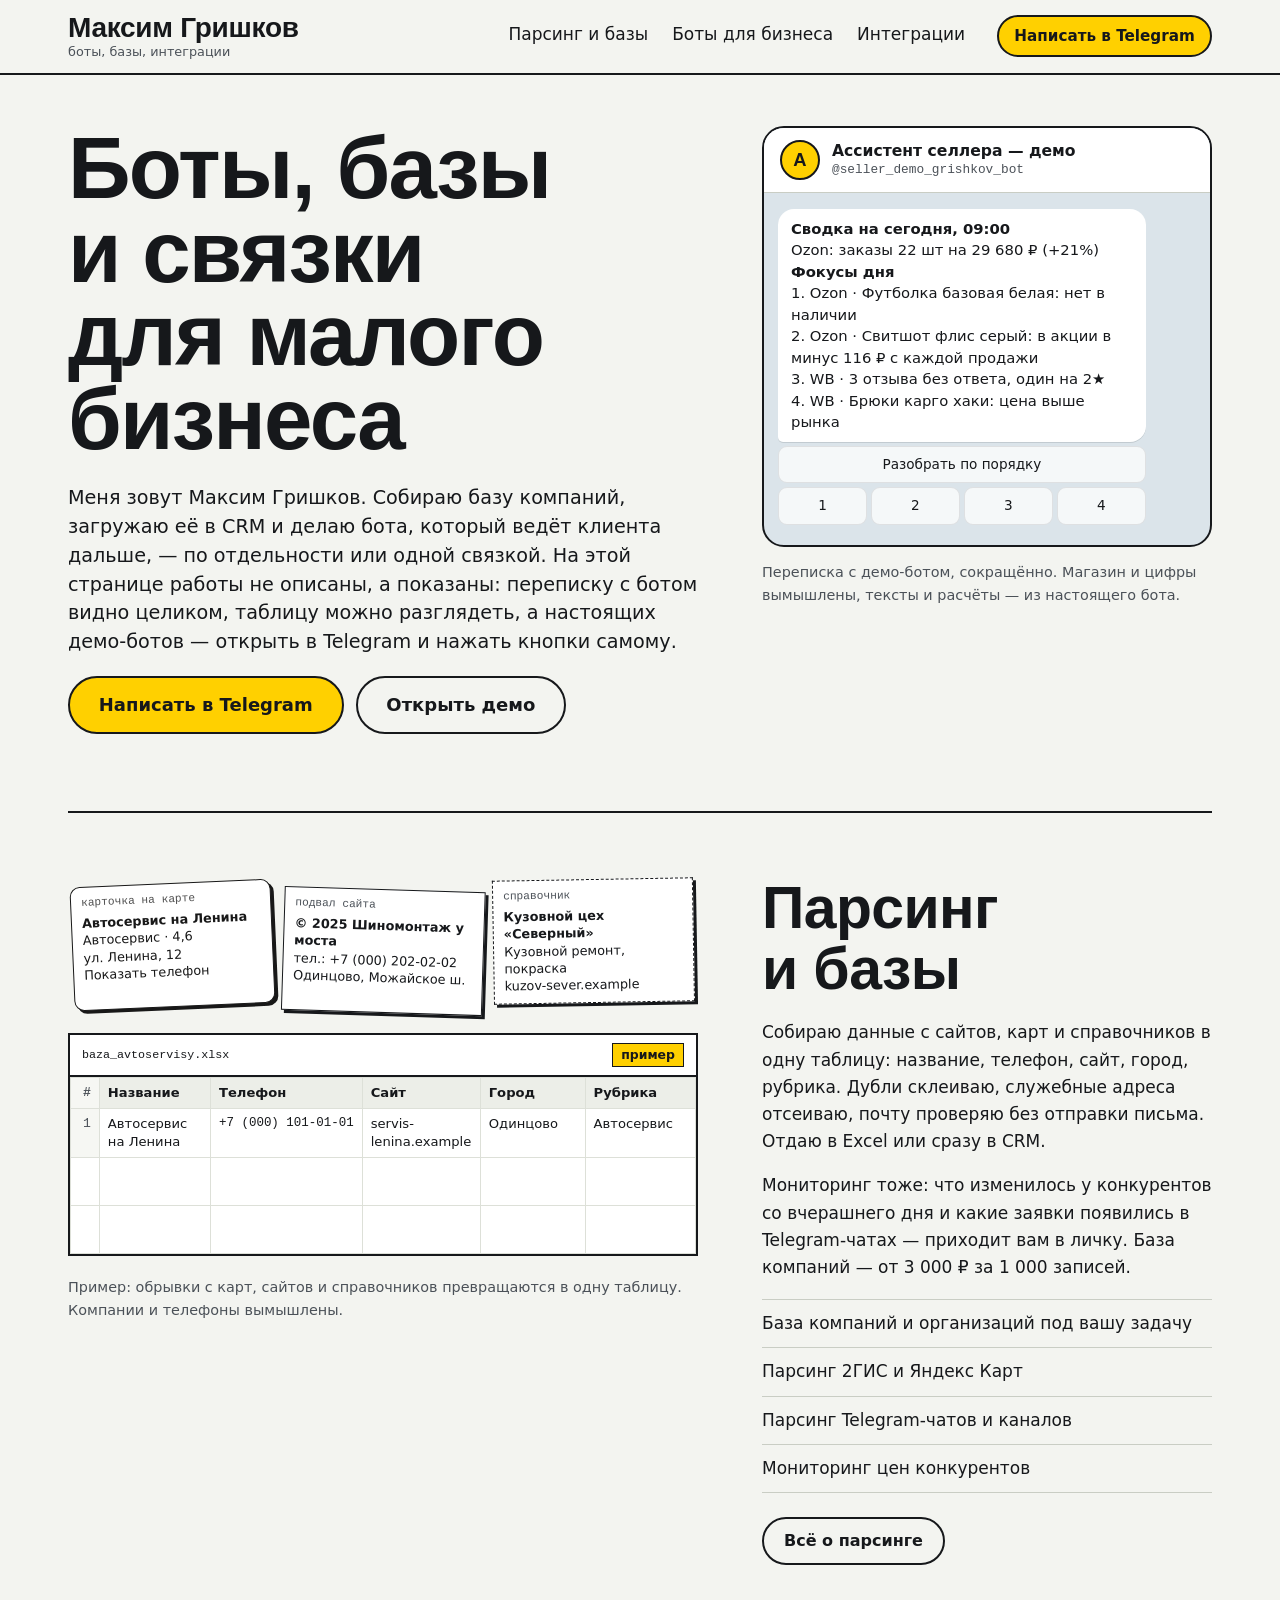
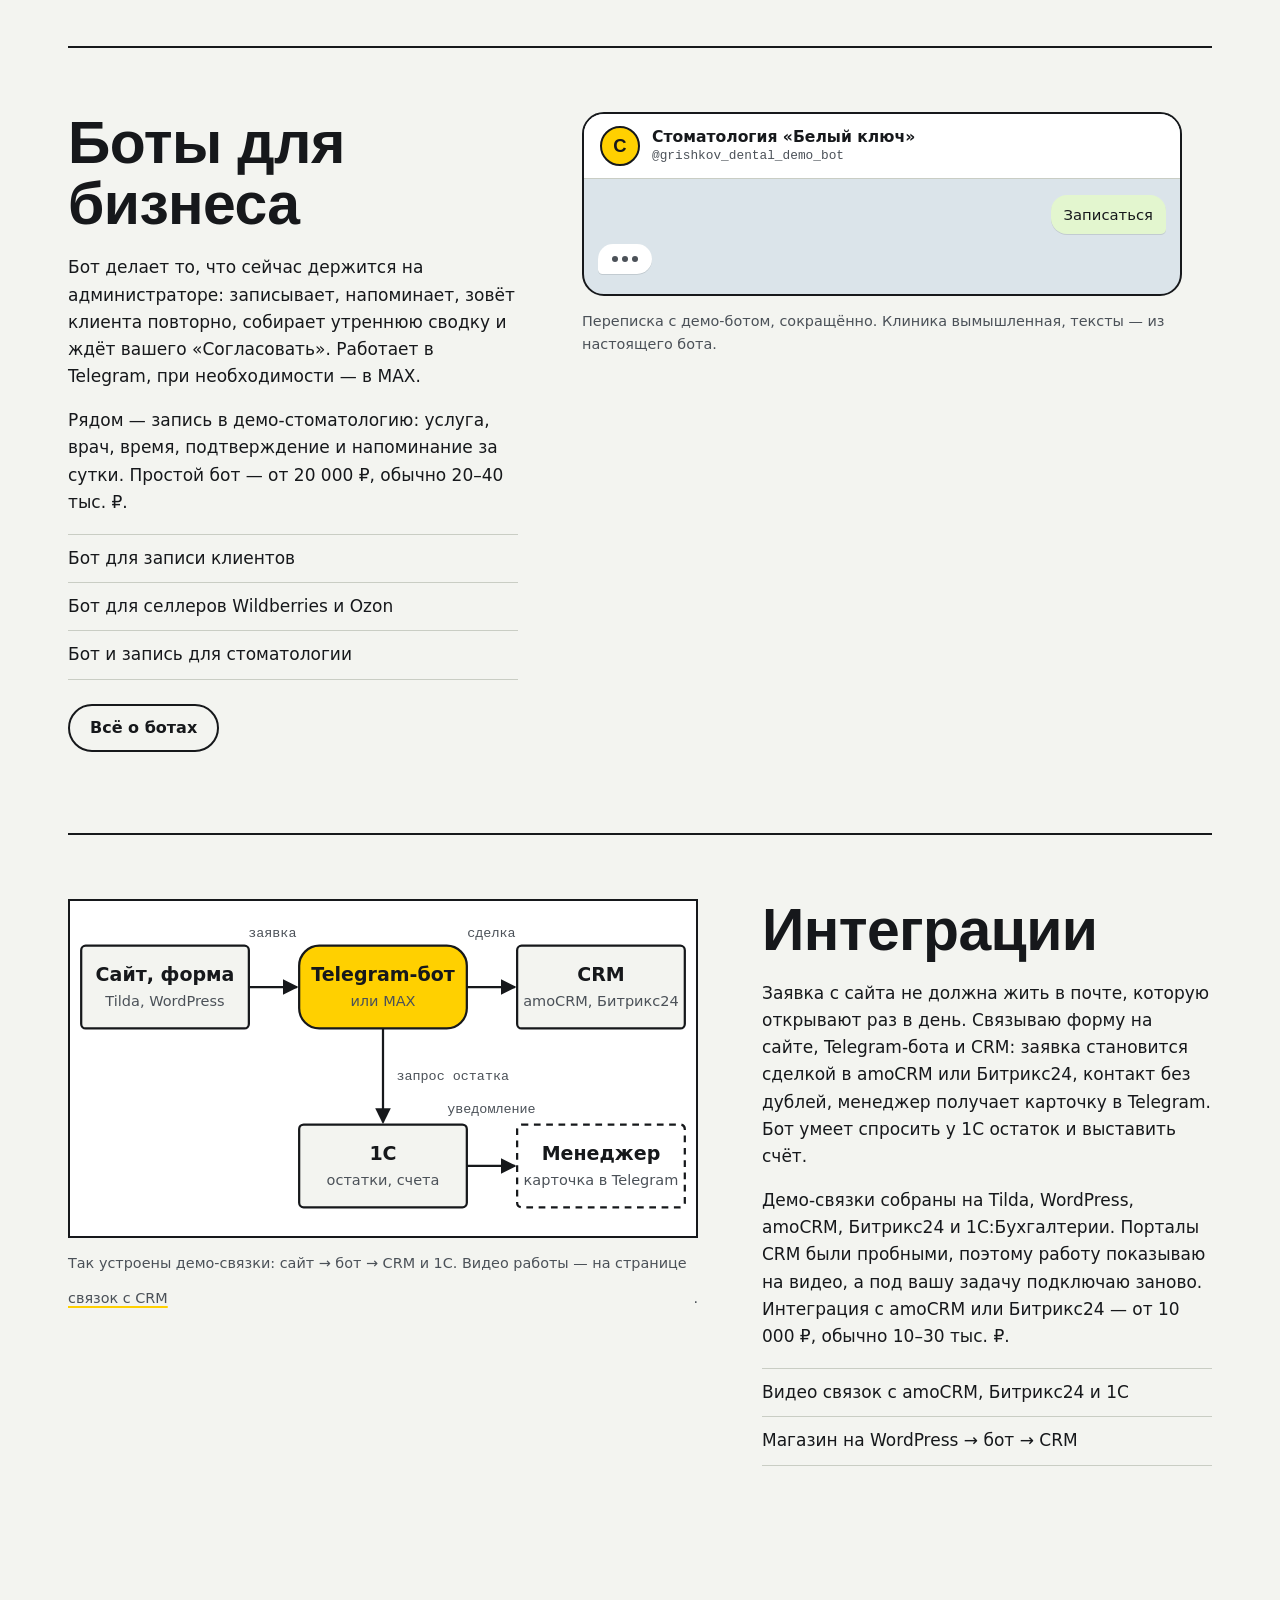
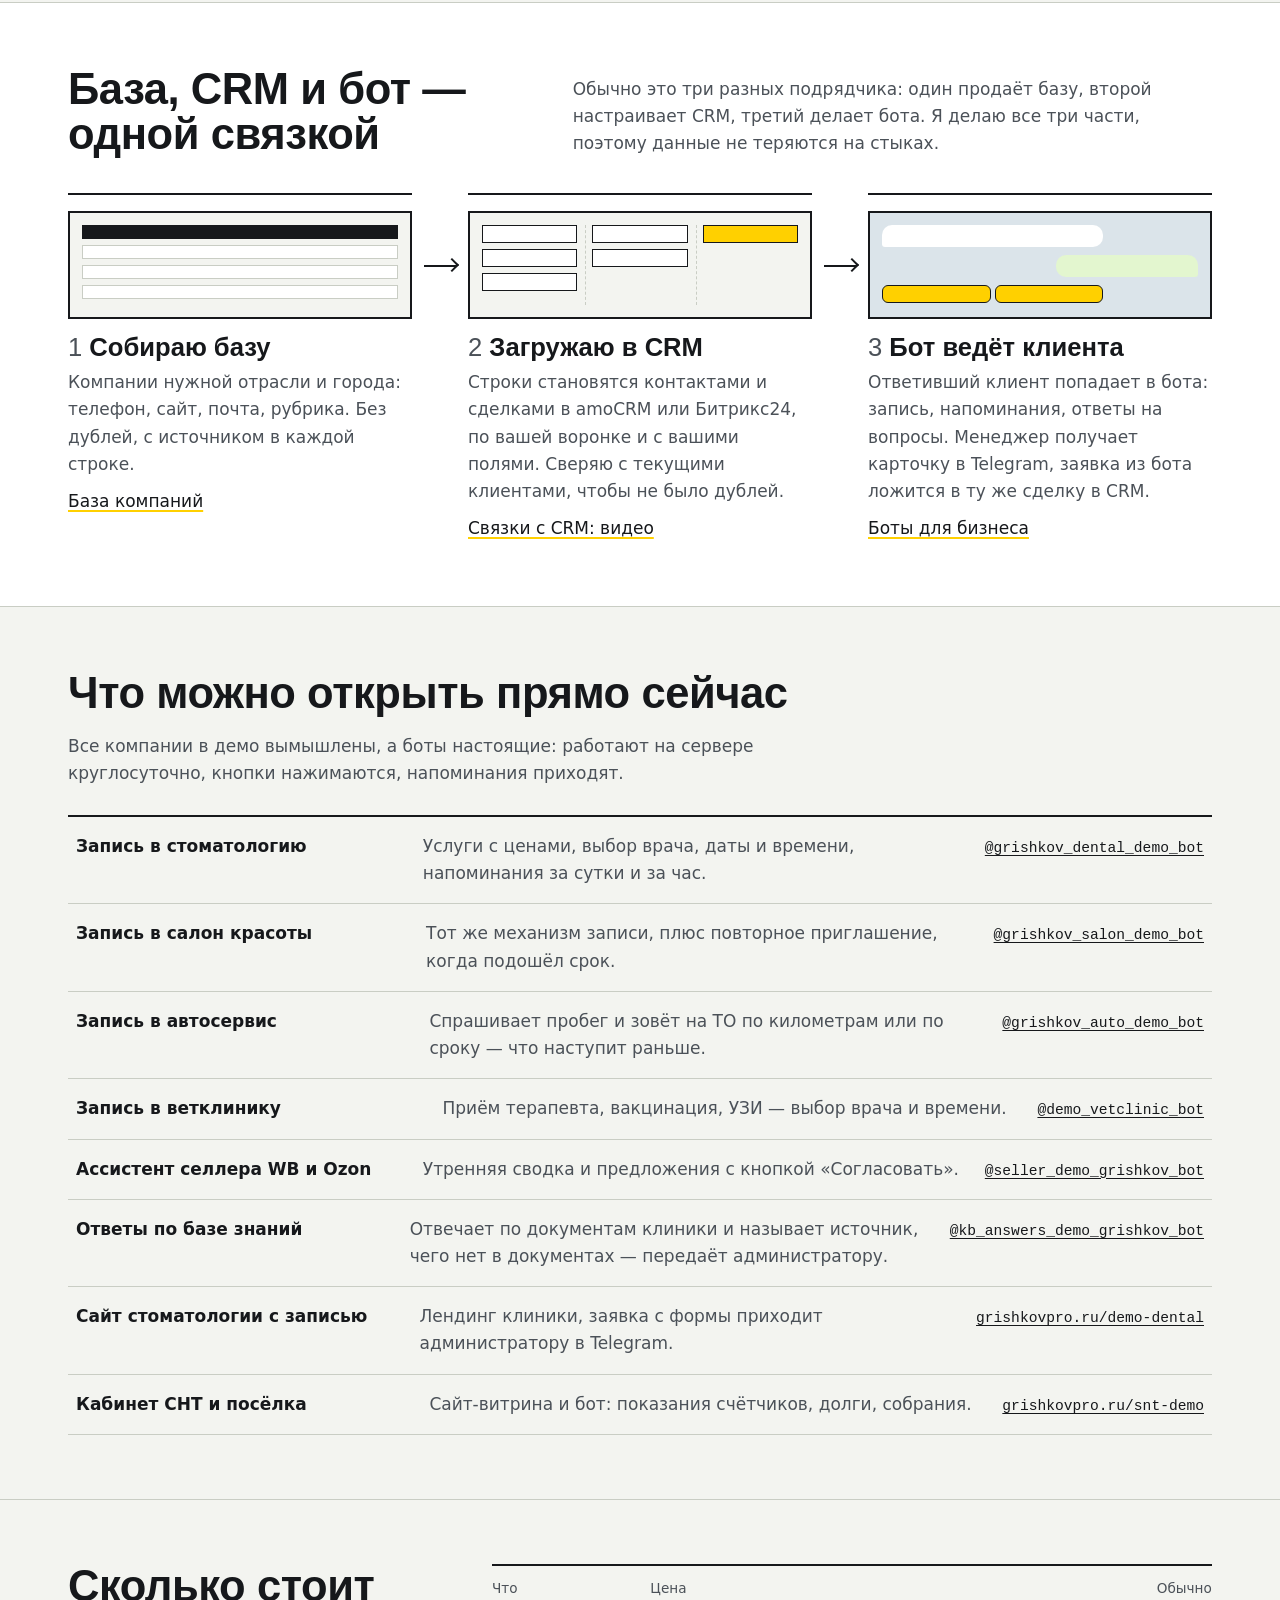
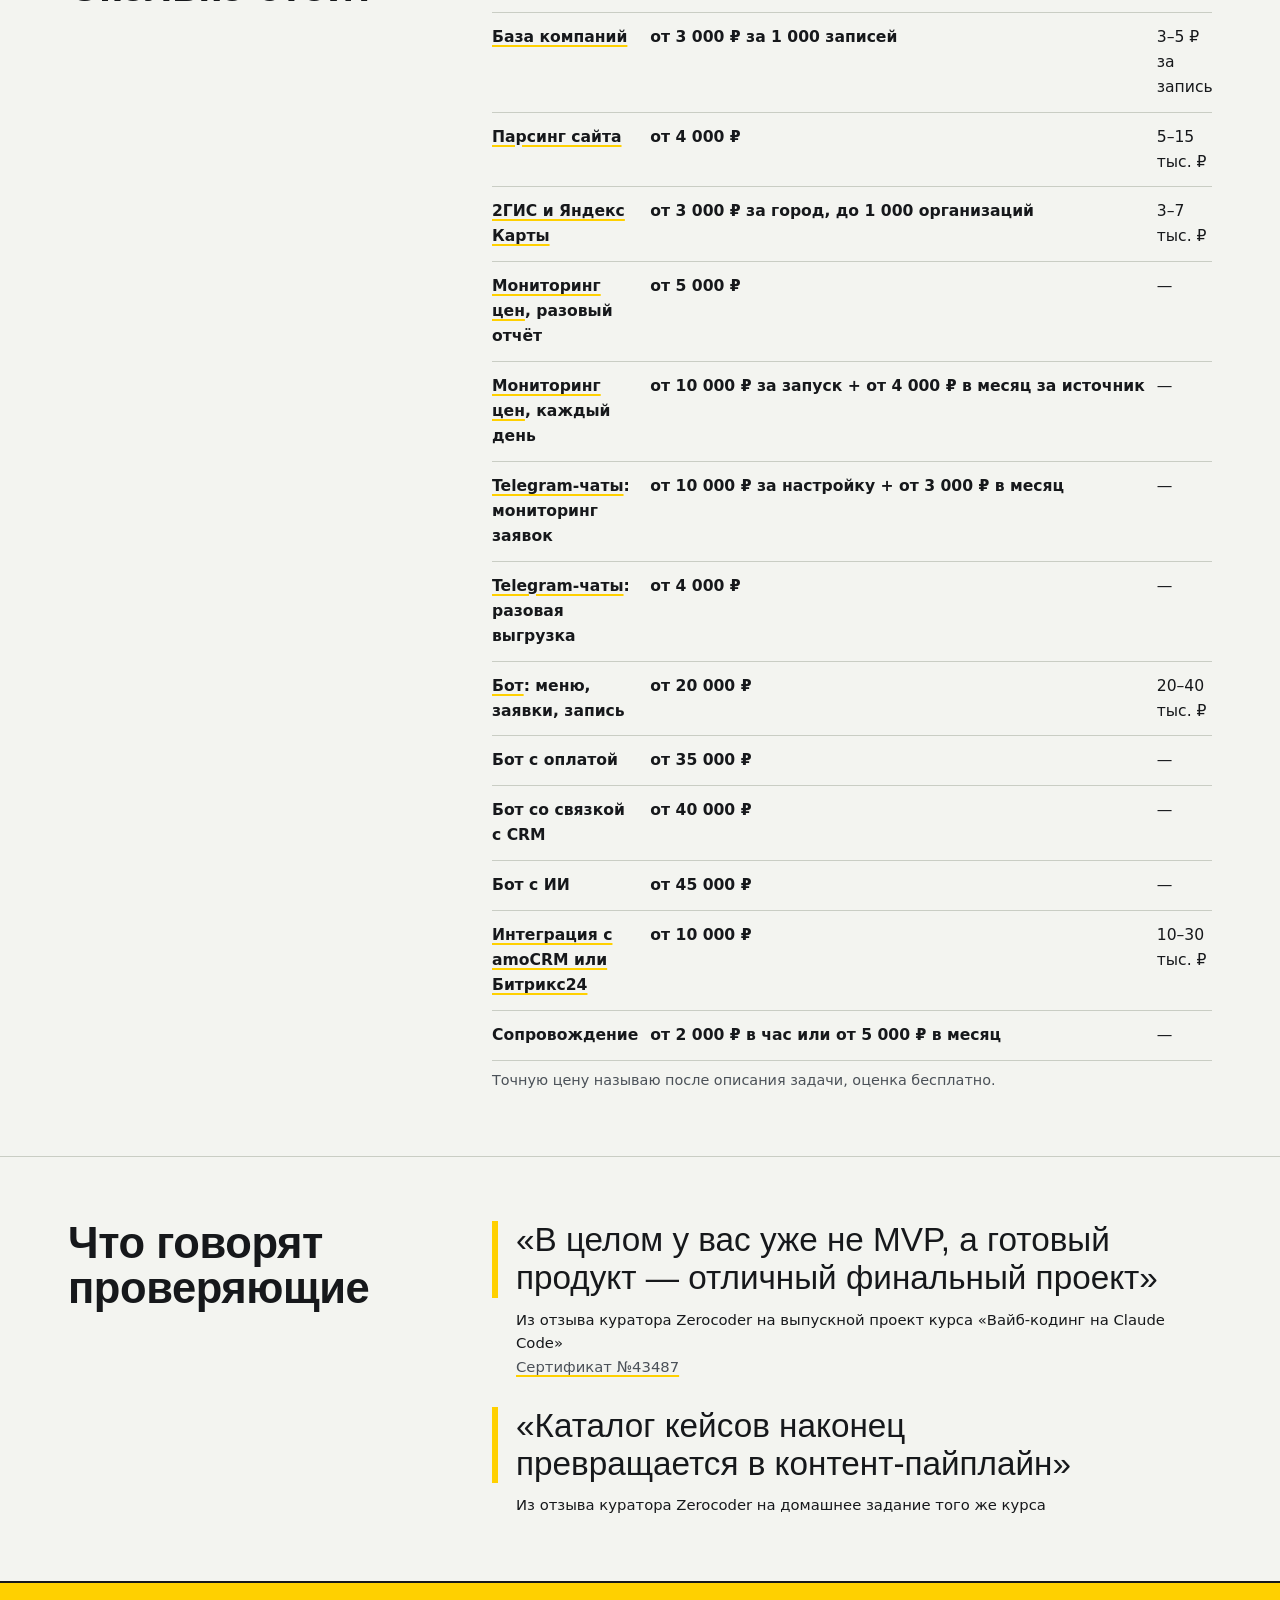
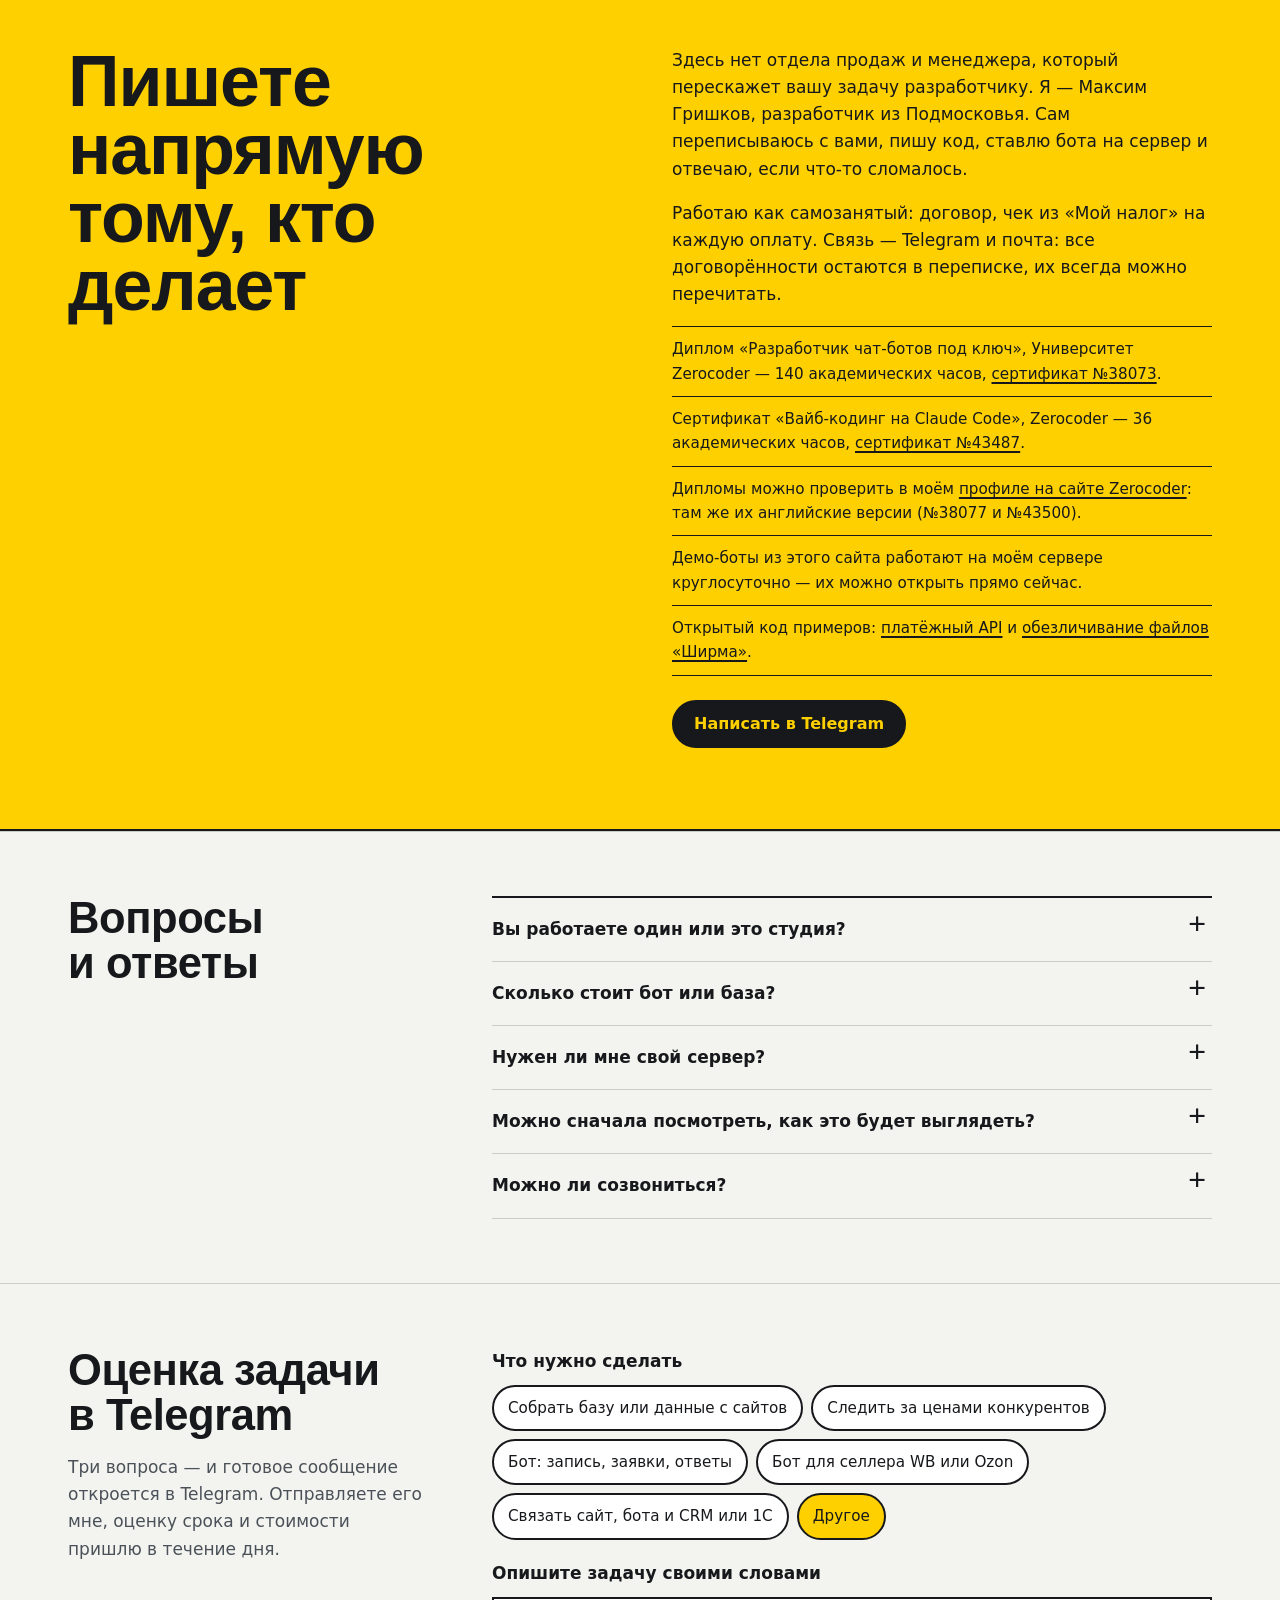
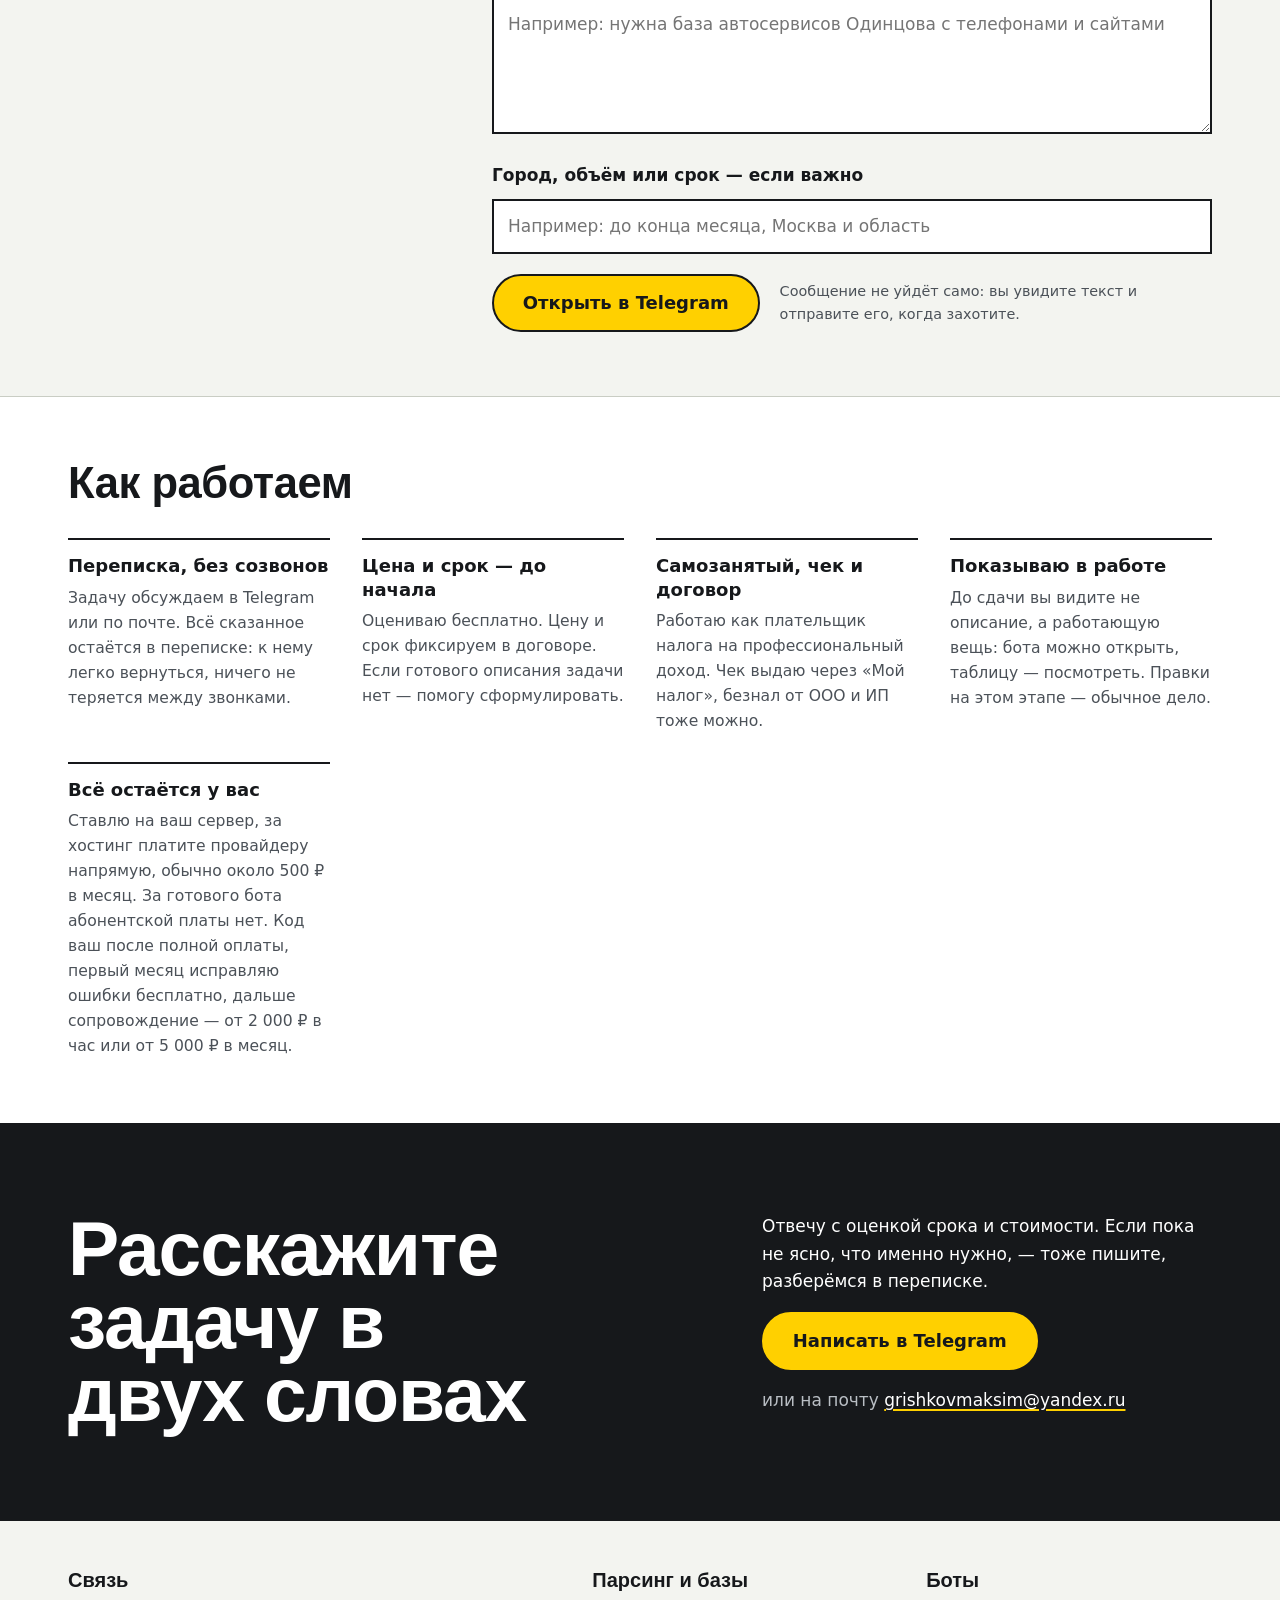
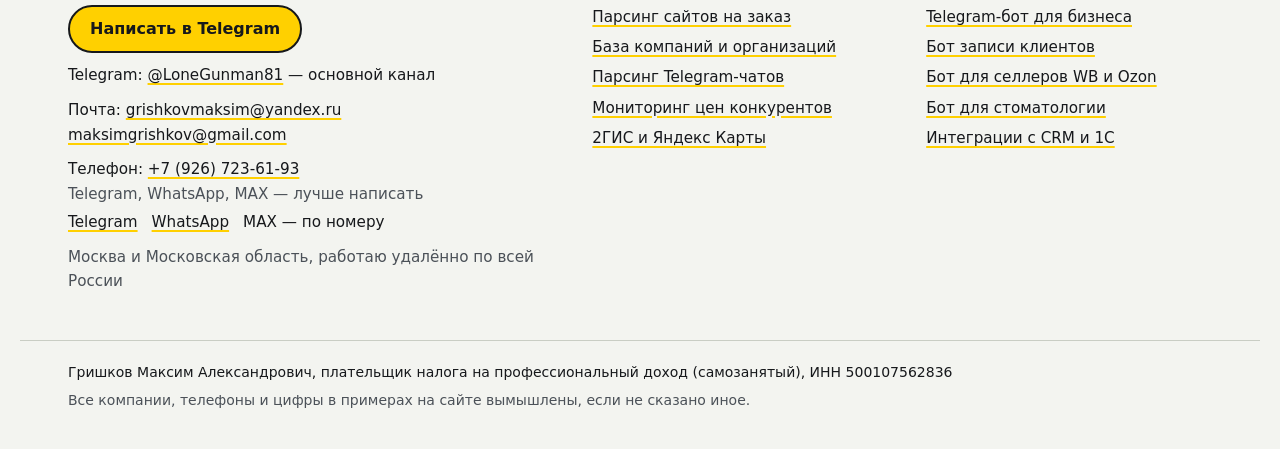
==== commit 574516f0: "Формулировка про переписку" ====
--- a/index.html
+++ b/index.html
@@ -139,7 +139,7 @@
   <div class="wrap face-in">
     <h2 id="face-h" class="face-h">Пишете напрямую тому, кто делает</h2>
     <div class="face-text"><p>Здесь нет отдела продаж и менеджера, который перескажет вашу задачу разработчику. Я — Максим Гришков, разработчик из Подмосковья. Сам переписываюсь с вами, пишу код, ставлю бота на сервер и отвечаю, если что-то сломалось.</p>
-<p>Работаю как самозанятый: договор, чек из «Мой налог» на каждую оплату. Связь — Telegram и почта, переписка остаётся у вас.</p><ul class="face-facts"><li>Диплом «Разработчик чат-ботов под ключ», Университет Zerocoder — 140 академических часов, <a href="files/sertifikat_38073.jpg">сертификат №38073</a>.</li><li>Сертификат «Вайб-кодинг на Claude Code», Zerocoder — 36 академических часов, <a href="files/sertifikat_43487.jpg">сертификат №43487</a>.</li><li>Дипломы можно проверить в моём <a href="https://university.zerocoder.ru/pl/474025915" rel="noopener" target="_blank">профиле на сайте Zerocoder</a>: там же их английские версии (№38077 и №43500).</li><li>Демо-боты из этого сайта работают на моём сервере круглосуточно — их можно открыть прямо сейчас.</li><li>Открытый код примеров: <a href="https://github.com/maksimgrishkov-sudo/payments-api" rel="noopener" target="_blank">платёжный API</a> и <a href="https://github.com/maksimgrishkov-sudo/anonymizer" rel="noopener" target="_blank">обезличивание файлов «Ширма»</a>.</li></ul>
+<p>Работаю как самозанятый: договор, чек из «Мой налог» на каждую оплату. Связь — Telegram и почта: все договорённости остаются в переписке, их всегда можно перечитать.</p><ul class="face-facts"><li>Диплом «Разработчик чат-ботов под ключ», Университет Zerocoder — 140 академических часов, <a href="files/sertifikat_38073.jpg">сертификат №38073</a>.</li><li>Сертификат «Вайб-кодинг на Claude Code», Zerocoder — 36 академических часов, <a href="files/sertifikat_43487.jpg">сертификат №43487</a>.</li><li>Дипломы можно проверить в моём <a href="https://university.zerocoder.ru/pl/474025915" rel="noopener" target="_blank">профиле на сайте Zerocoder</a>: там же их английские версии (№38077 и №43500).</li><li>Демо-боты из этого сайта работают на моём сервере круглосуточно — их можно открыть прямо сейчас.</li><li>Открытый код примеров: <a href="https://github.com/maksimgrishkov-sudo/payments-api" rel="noopener" target="_blank">платёжный API</a> и <a href="https://github.com/maksimgrishkov-sudo/anonymizer" rel="noopener" target="_blank">обезличивание файлов «Ширма»</a>.</li></ul>
       <p><a class="btn btn-tg" href="https://t.me/LoneGunman81" rel="noopener" target="_blank">Написать в Telegram</a></p></div>
   </div>
 </section><section class="sec faq" aria-labelledby="faq-h"><div class="wrap split"><h2 id="faq-h" class="h2">Вопросы и ответы</h2><div class="faq-list"><details><summary>Вы работаете один или это студия?</summary><div class="faq-a"><p>Один. Я самозанятый разработчик, переписку, код и запуск веду сам. Поэтому задачу не пересказывают по цепочке: вы пишете тому, кто делает.</p></div></details><details><summary>Сколько стоит бот или база?</summary><div class="faq-a"><p>Простой бот — от 20 000 ₽, база компаний — от 3 000 ₽ за 1 000 записей; остальные цены — в таблице «Сколько стоит» выше. Точную цену называю после описания задачи, оценка бесплатно.</p></div></details><details><summary>Нужен ли мне свой сервер?</summary><div class="faq-a"><p>Для бота — да, это недорогой виртуальный сервер, обычно около 500 ₽ в месяц, оплачиваете провайдеру напрямую. Если сервера нет, подскажу, какой взять, и настрою. Для разовой выгрузки базы сервер не нужен.</p></div></details><details><summary>Можно сначала посмотреть, как это будет выглядеть?</summary><div class="faq-a"><p>Да. Готовые демо — в списке выше, их можно открыть прямо сейчас. Ваш бот до сдачи тоже работает в Telegram: вы нажимаете кнопки сами, а не читаете описание.</p></div></details><details><summary>Можно ли созвониться?</summary><div class="faq-a"><p>Я работаю перепиской: в Telegram или по почте. Так ничего не теряется — договорённости остаются в тексте, к ним легко вернуться.</p></div></details></div></div></section><section class="sec quiz" id="ocenka" aria-labelledby="qz-h">
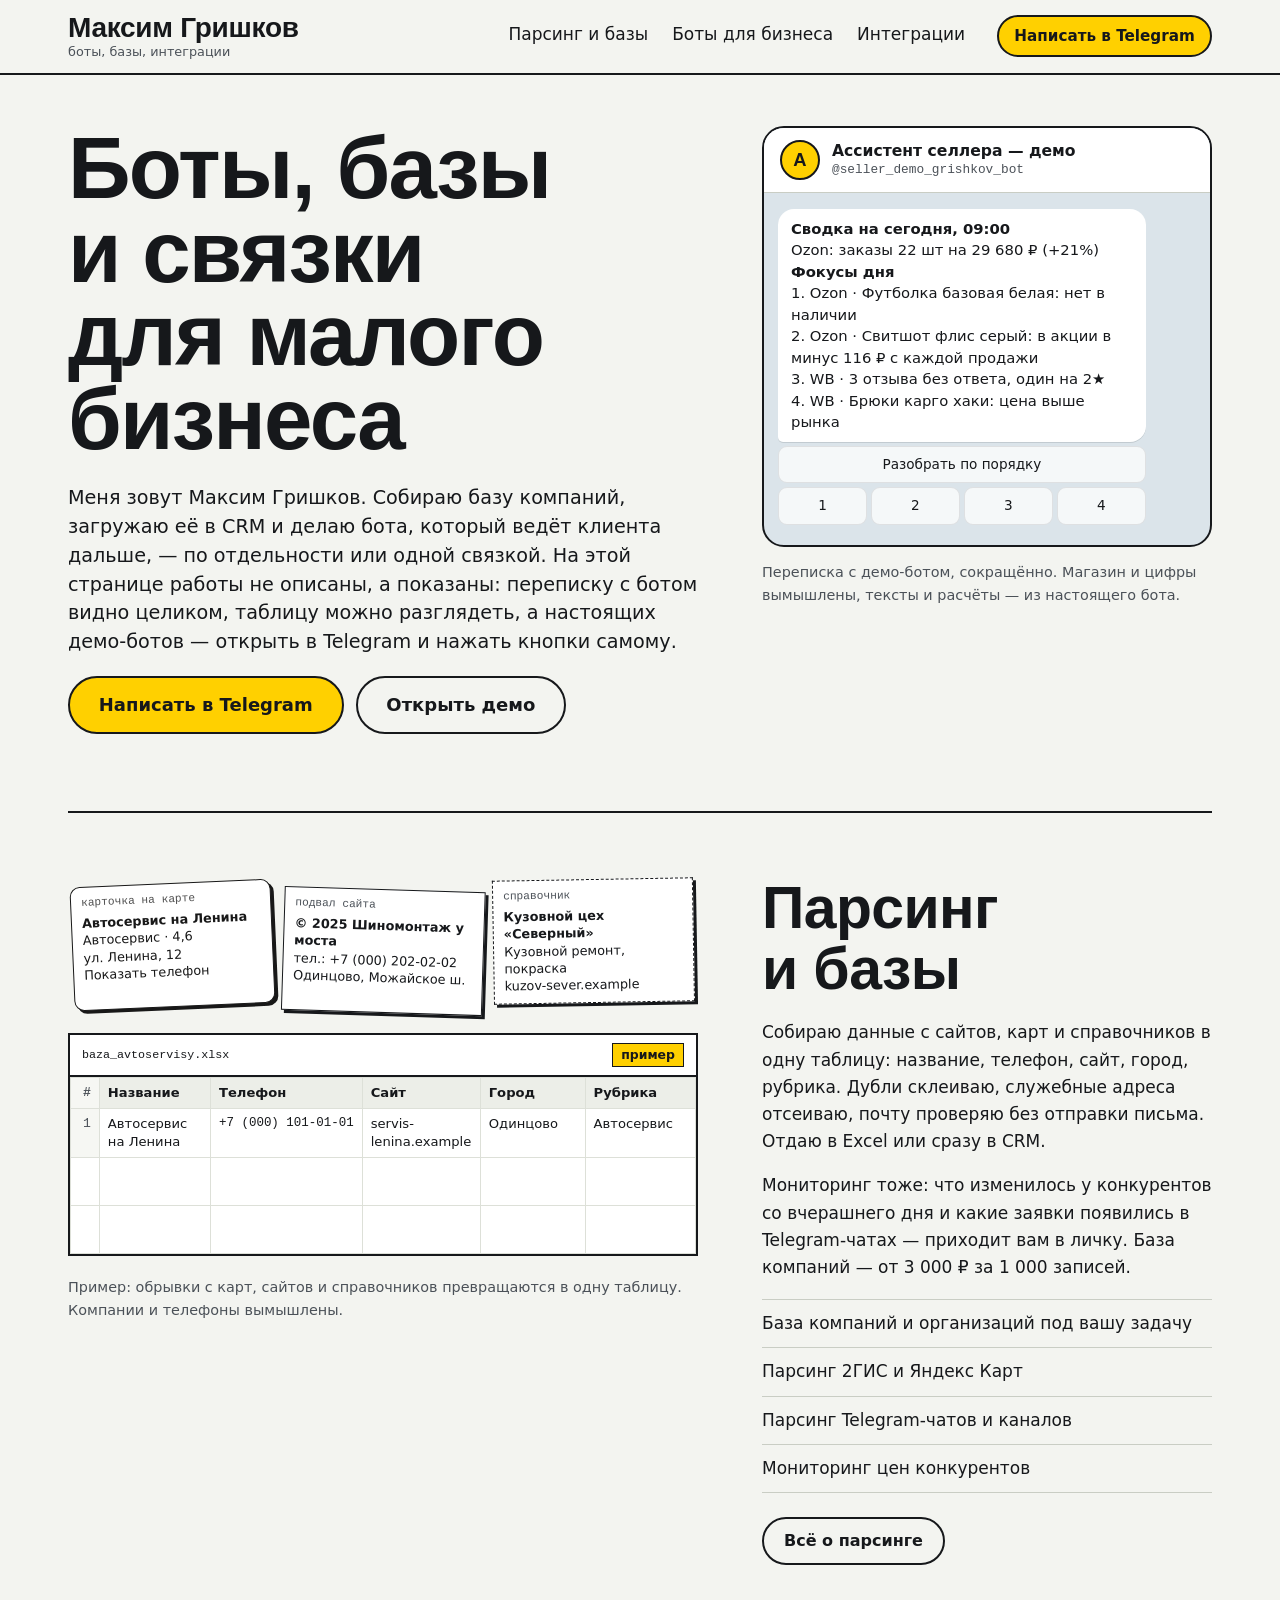
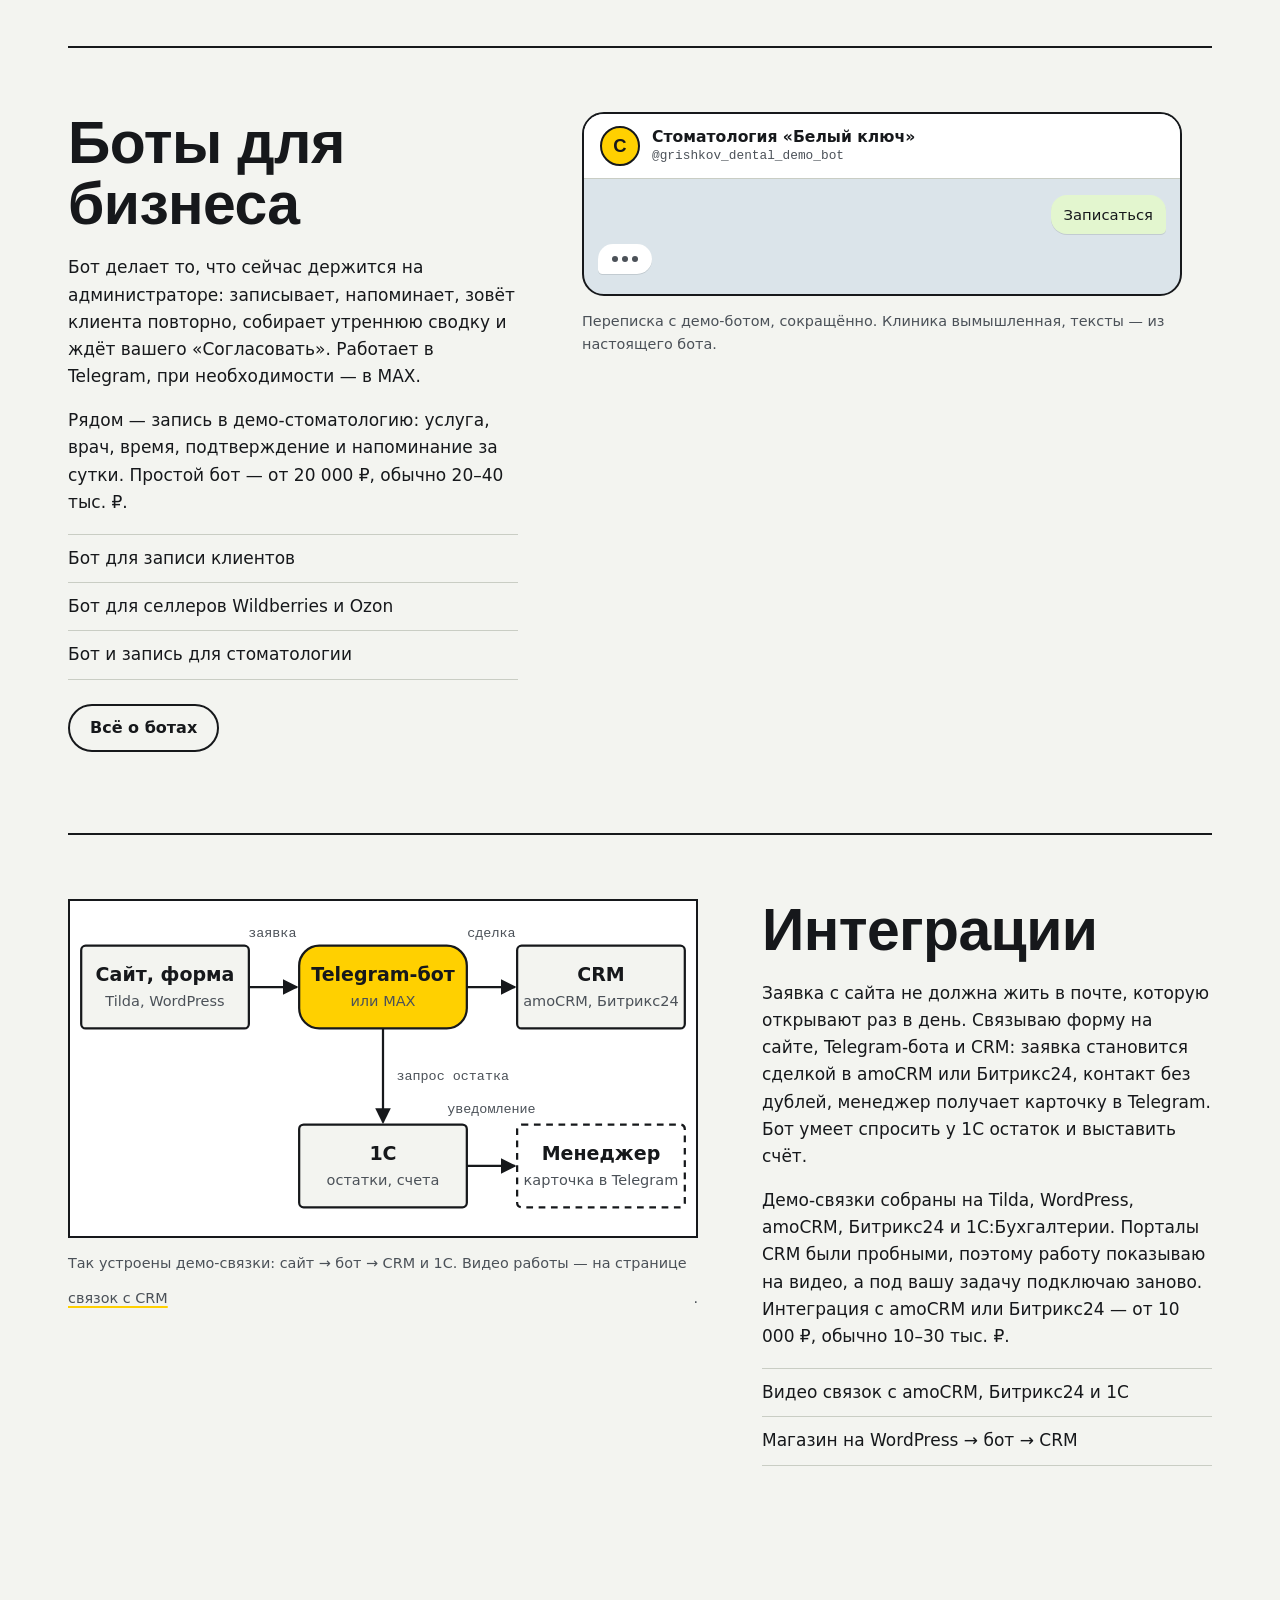
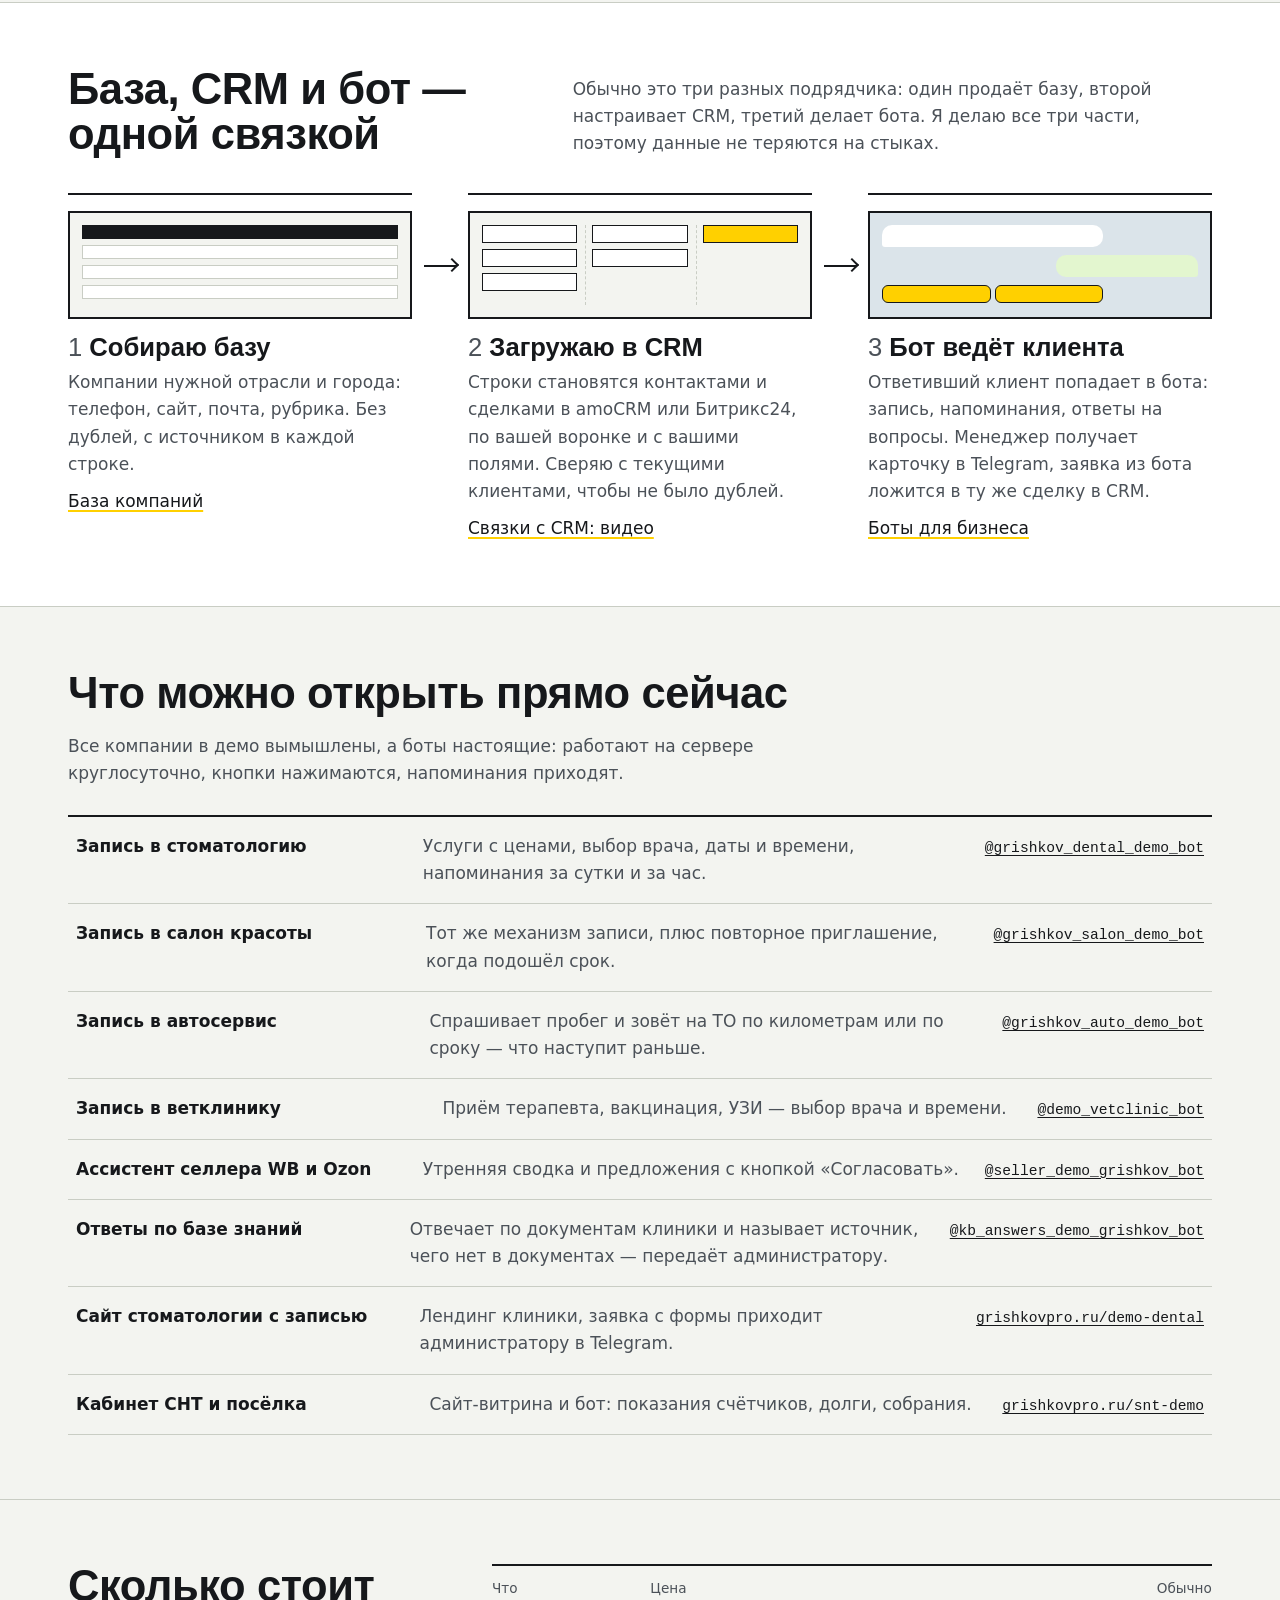
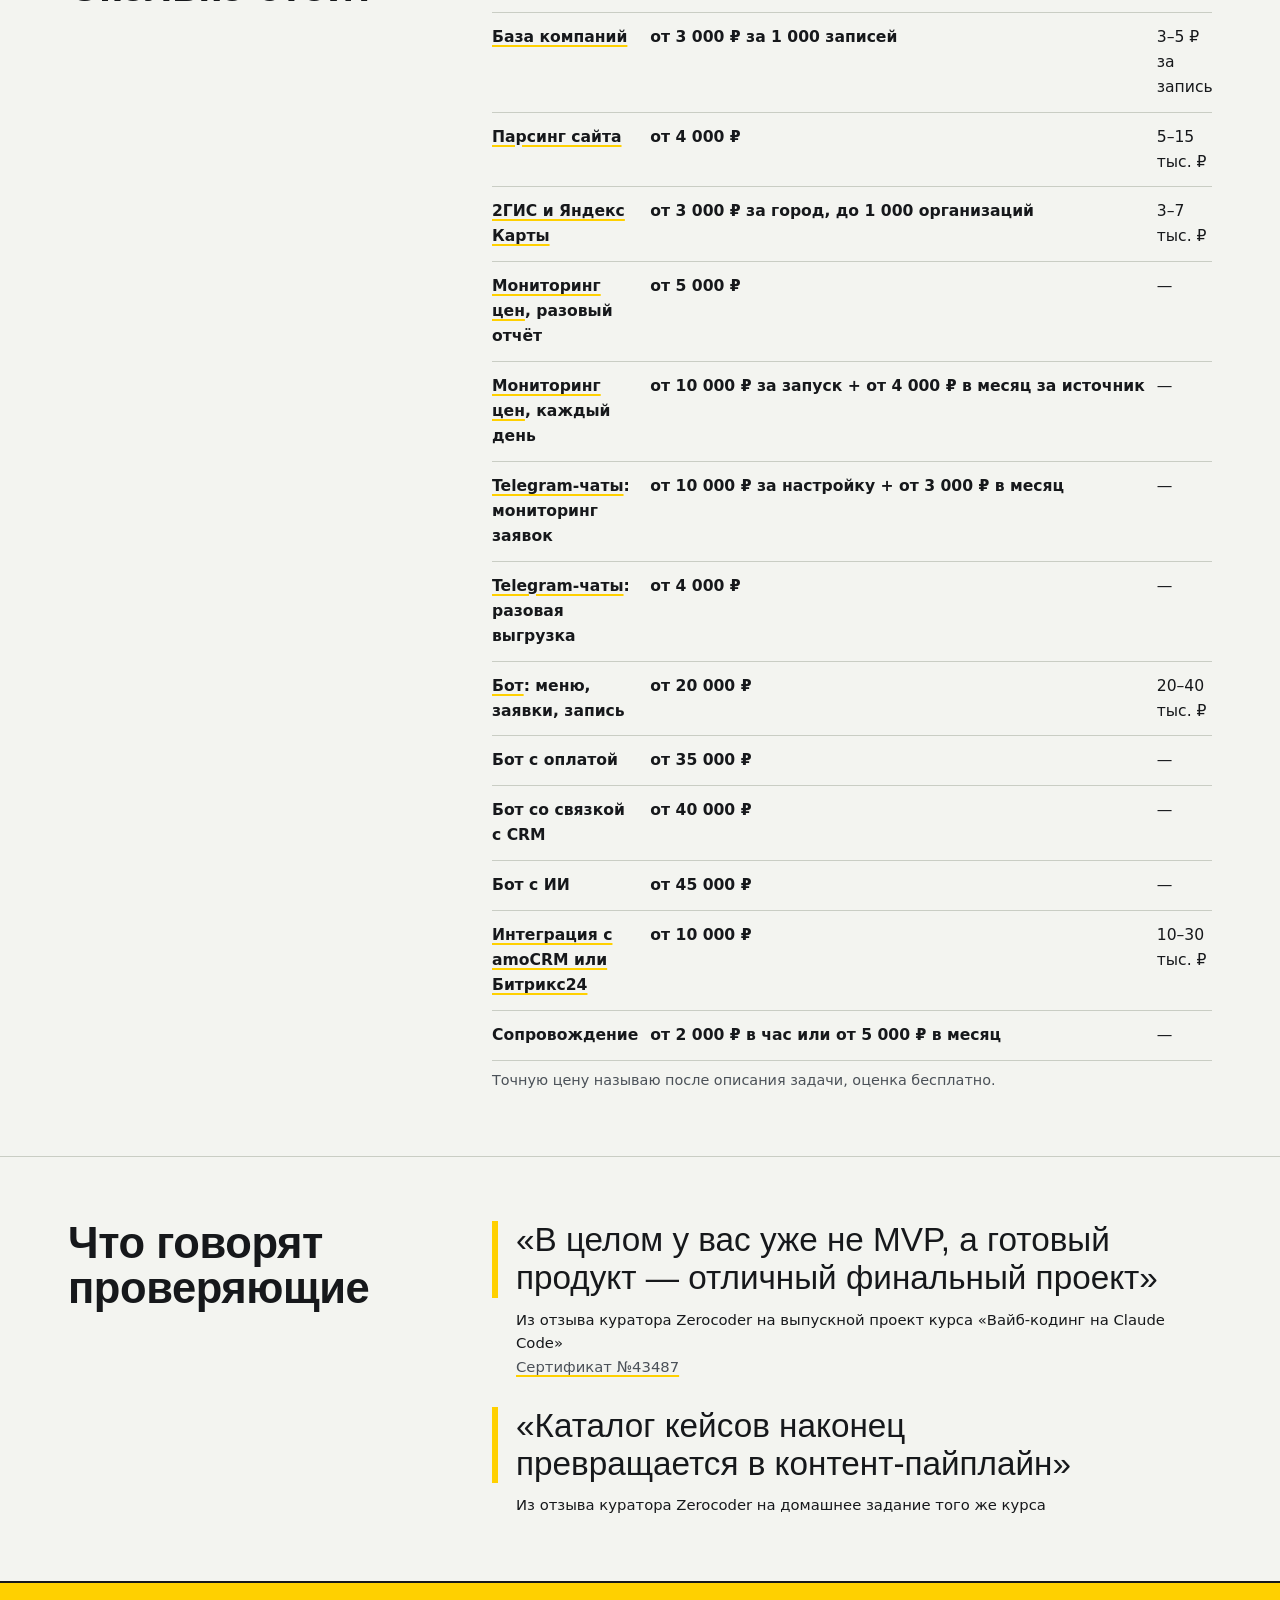
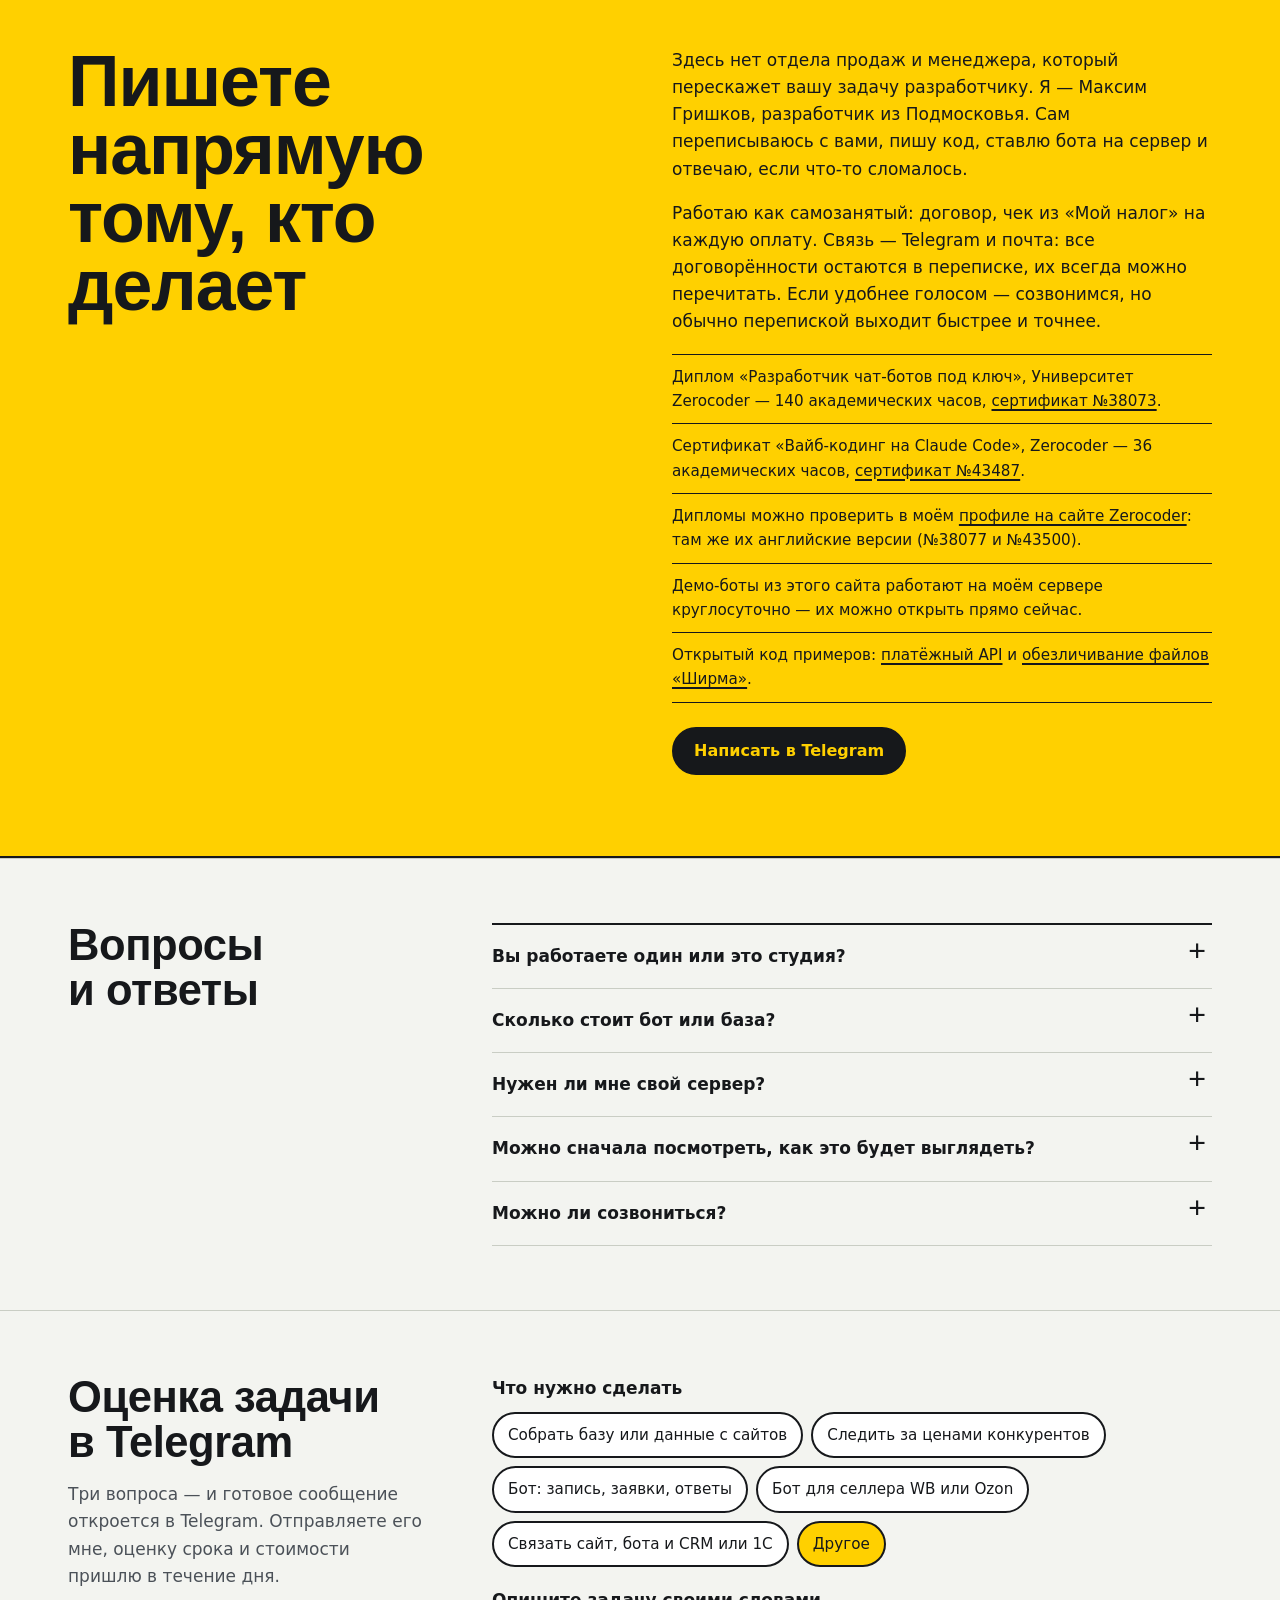
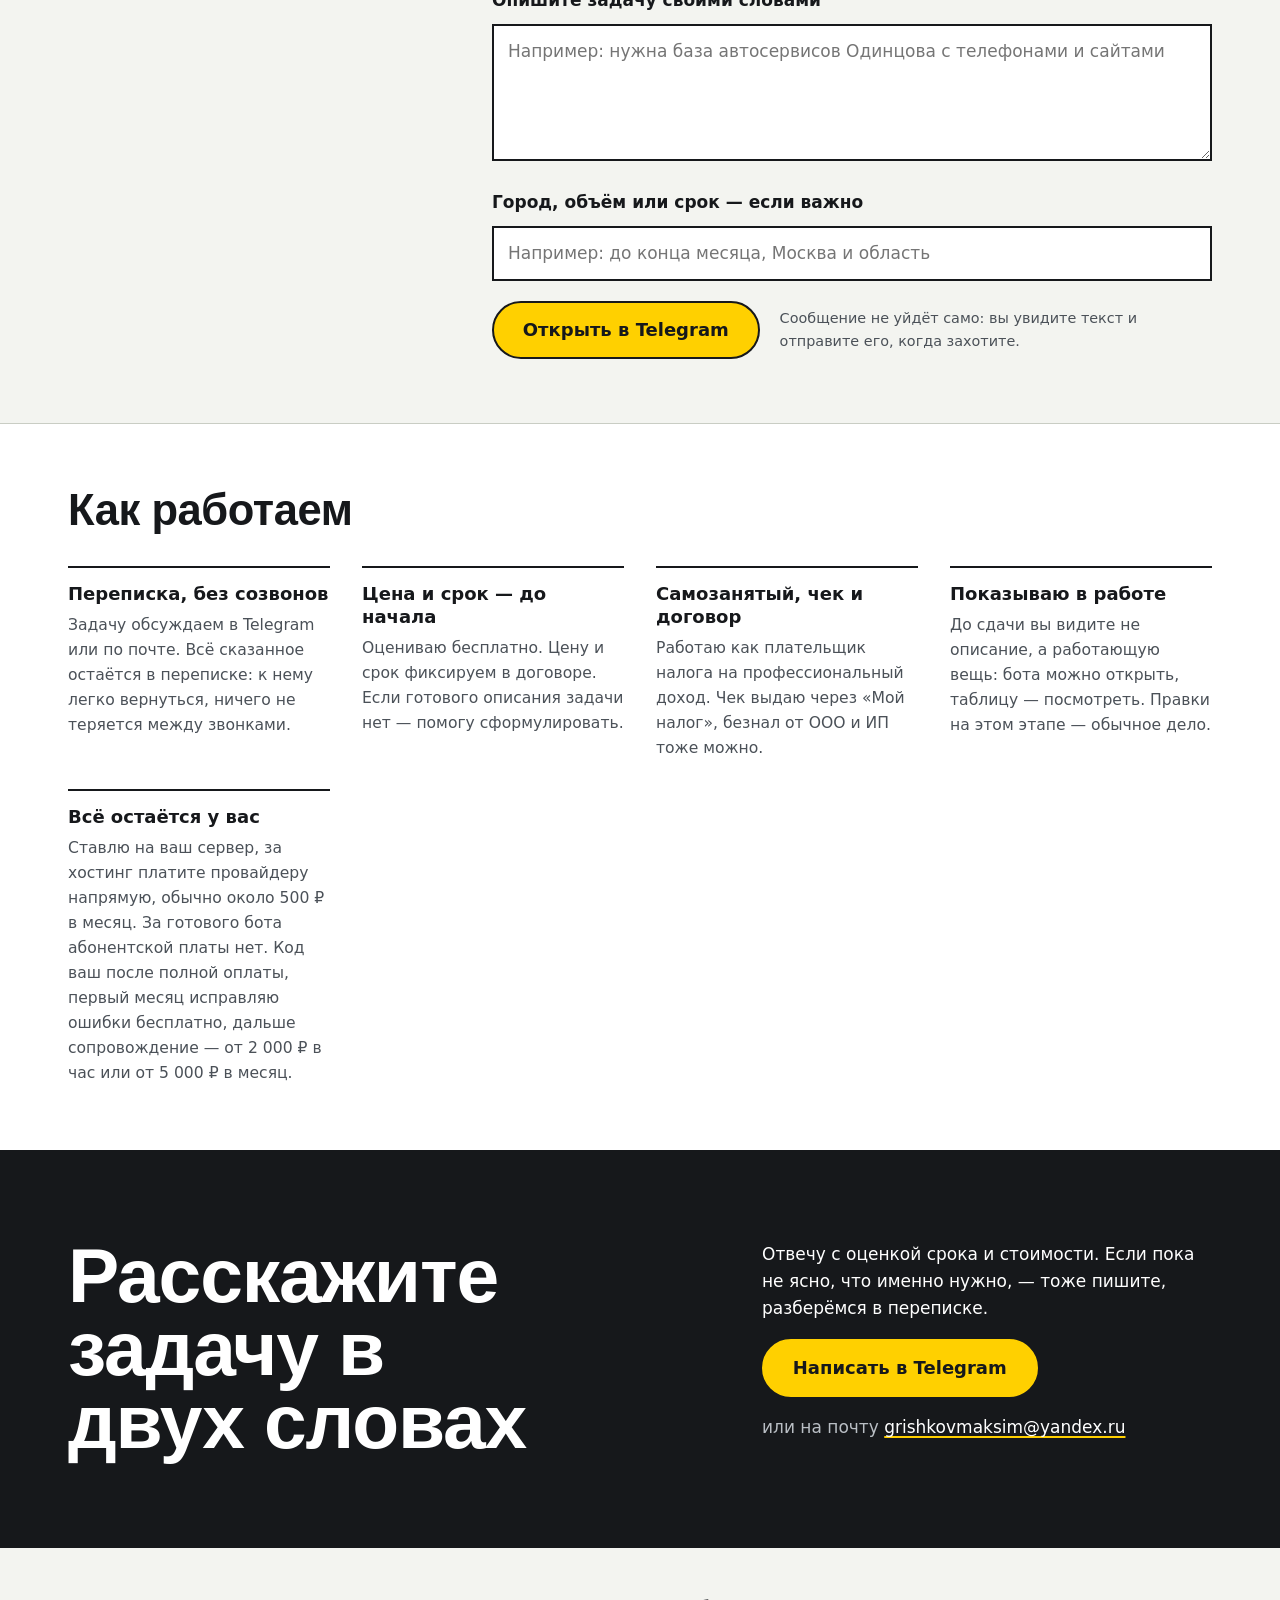
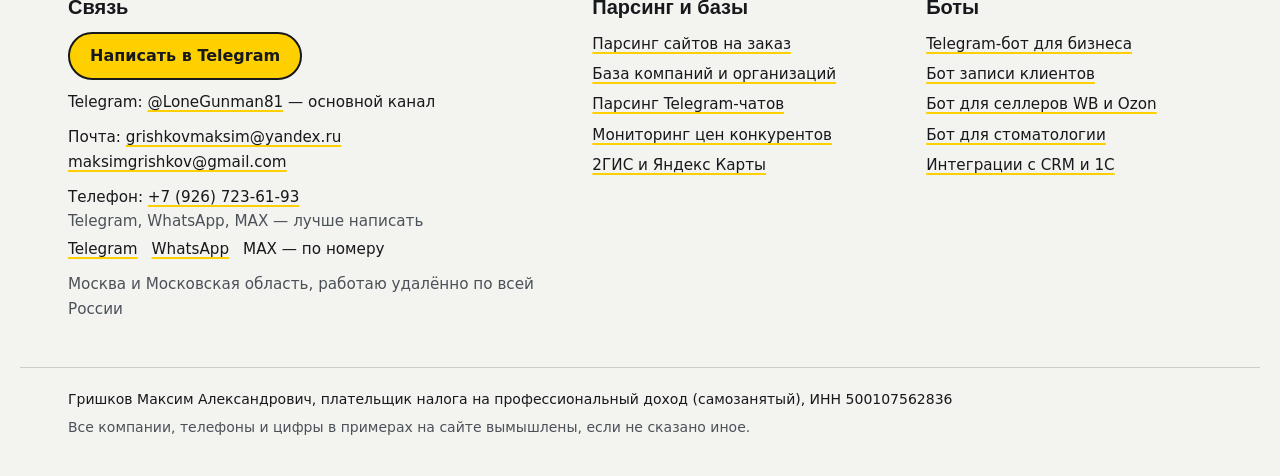
==== commit b075623f: "Созвон как вариант" ====
--- a/index.html
+++ b/index.html
@@ -139,7 +139,7 @@
   <div class="wrap face-in">
     <h2 id="face-h" class="face-h">Пишете напрямую тому, кто делает</h2>
     <div class="face-text"><p>Здесь нет отдела продаж и менеджера, который перескажет вашу задачу разработчику. Я — Максим Гришков, разработчик из Подмосковья. Сам переписываюсь с вами, пишу код, ставлю бота на сервер и отвечаю, если что-то сломалось.</p>
-<p>Работаю как самозанятый: договор, чек из «Мой налог» на каждую оплату. Связь — Telegram и почта: все договорённости остаются в переписке, их всегда можно перечитать.</p><ul class="face-facts"><li>Диплом «Разработчик чат-ботов под ключ», Университет Zerocoder — 140 академических часов, <a href="files/sertifikat_38073.jpg">сертификат №38073</a>.</li><li>Сертификат «Вайб-кодинг на Claude Code», Zerocoder — 36 академических часов, <a href="files/sertifikat_43487.jpg">сертификат №43487</a>.</li><li>Дипломы можно проверить в моём <a href="https://university.zerocoder.ru/pl/474025915" rel="noopener" target="_blank">профиле на сайте Zerocoder</a>: там же их английские версии (№38077 и №43500).</li><li>Демо-боты из этого сайта работают на моём сервере круглосуточно — их можно открыть прямо сейчас.</li><li>Открытый код примеров: <a href="https://github.com/maksimgrishkov-sudo/payments-api" rel="noopener" target="_blank">платёжный API</a> и <a href="https://github.com/maksimgrishkov-sudo/anonymizer" rel="noopener" target="_blank">обезличивание файлов «Ширма»</a>.</li></ul>
+<p>Работаю как самозанятый: договор, чек из «Мой налог» на каждую оплату. Связь — Telegram и почта: все договорённости остаются в переписке, их всегда можно перечитать. Если удобнее голосом — созвонимся, но обычно перепиской выходит быстрее и точнее.</p><ul class="face-facts"><li>Диплом «Разработчик чат-ботов под ключ», Университет Zerocoder — 140 академических часов, <a href="files/sertifikat_38073.jpg">сертификат №38073</a>.</li><li>Сертификат «Вайб-кодинг на Claude Code», Zerocoder — 36 академических часов, <a href="files/sertifikat_43487.jpg">сертификат №43487</a>.</li><li>Дипломы можно проверить в моём <a href="https://university.zerocoder.ru/pl/474025915" rel="noopener" target="_blank">профиле на сайте Zerocoder</a>: там же их английские версии (№38077 и №43500).</li><li>Демо-боты из этого сайта работают на моём сервере круглосуточно — их можно открыть прямо сейчас.</li><li>Открытый код примеров: <a href="https://github.com/maksimgrishkov-sudo/payments-api" rel="noopener" target="_blank">платёжный API</a> и <a href="https://github.com/maksimgrishkov-sudo/anonymizer" rel="noopener" target="_blank">обезличивание файлов «Ширма»</a>.</li></ul>
       <p><a class="btn btn-tg" href="https://t.me/LoneGunman81" rel="noopener" target="_blank">Написать в Telegram</a></p></div>
   </div>
 </section><section class="sec faq" aria-labelledby="faq-h"><div class="wrap split"><h2 id="faq-h" class="h2">Вопросы и ответы</h2><div class="faq-list"><details><summary>Вы работаете один или это студия?</summary><div class="faq-a"><p>Один. Я самозанятый разработчик, переписку, код и запуск веду сам. Поэтому задачу не пересказывают по цепочке: вы пишете тому, кто делает.</p></div></details><details><summary>Сколько стоит бот или база?</summary><div class="faq-a"><p>Простой бот — от 20 000 ₽, база компаний — от 3 000 ₽ за 1 000 записей; остальные цены — в таблице «Сколько стоит» выше. Точную цену называю после описания задачи, оценка бесплатно.</p></div></details><details><summary>Нужен ли мне свой сервер?</summary><div class="faq-a"><p>Для бота — да, это недорогой виртуальный сервер, обычно около 500 ₽ в месяц, оплачиваете провайдеру напрямую. Если сервера нет, подскажу, какой взять, и настрою. Для разовой выгрузки базы сервер не нужен.</p></div></details><details><summary>Можно сначала посмотреть, как это будет выглядеть?</summary><div class="faq-a"><p>Да. Готовые демо — в списке выше, их можно открыть прямо сейчас. Ваш бот до сдачи тоже работает в Telegram: вы нажимаете кнопки сами, а не читаете описание.</p></div></details><details><summary>Можно ли созвониться?</summary><div class="faq-a"><p>Я работаю перепиской: в Telegram или по почте. Так ничего не теряется — договорённости остаются в тексте, к ним легко вернуться.</p></div></details></div></div></section><section class="sec quiz" id="ocenka" aria-labelledby="qz-h">
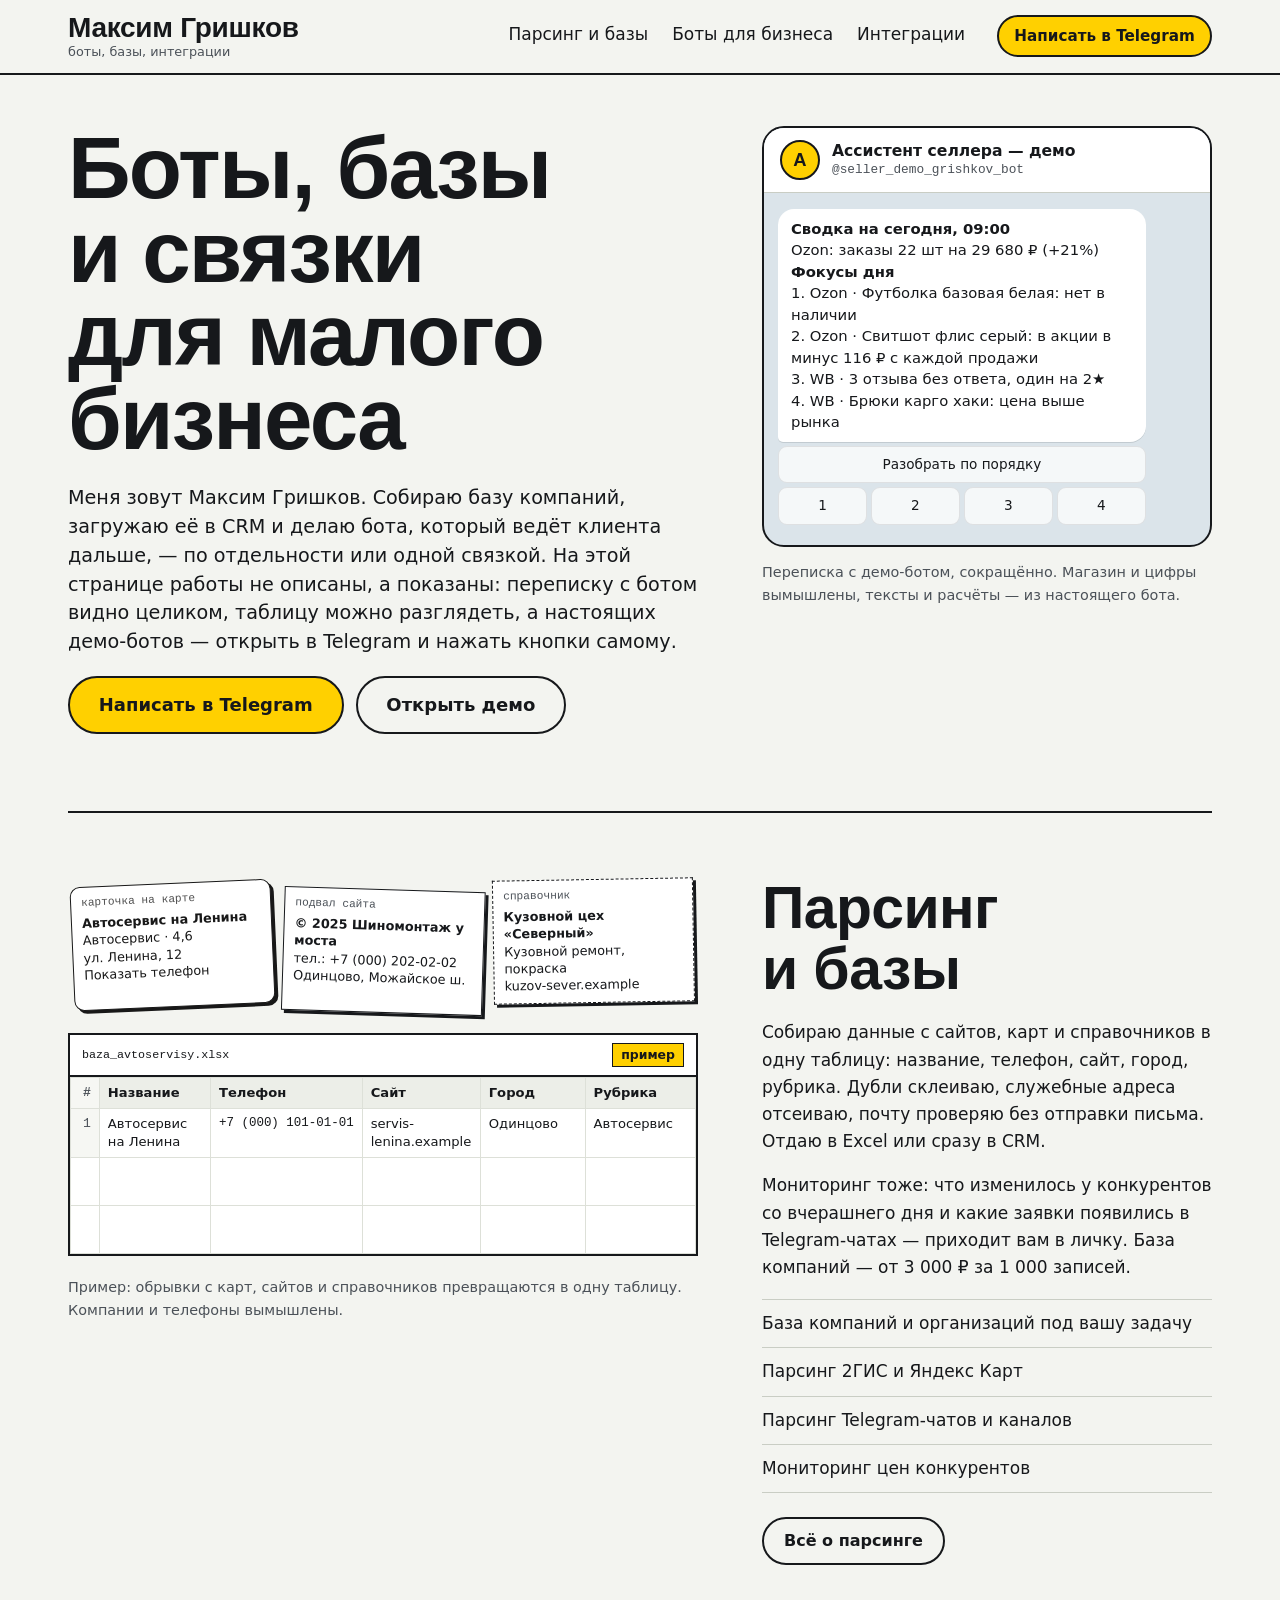
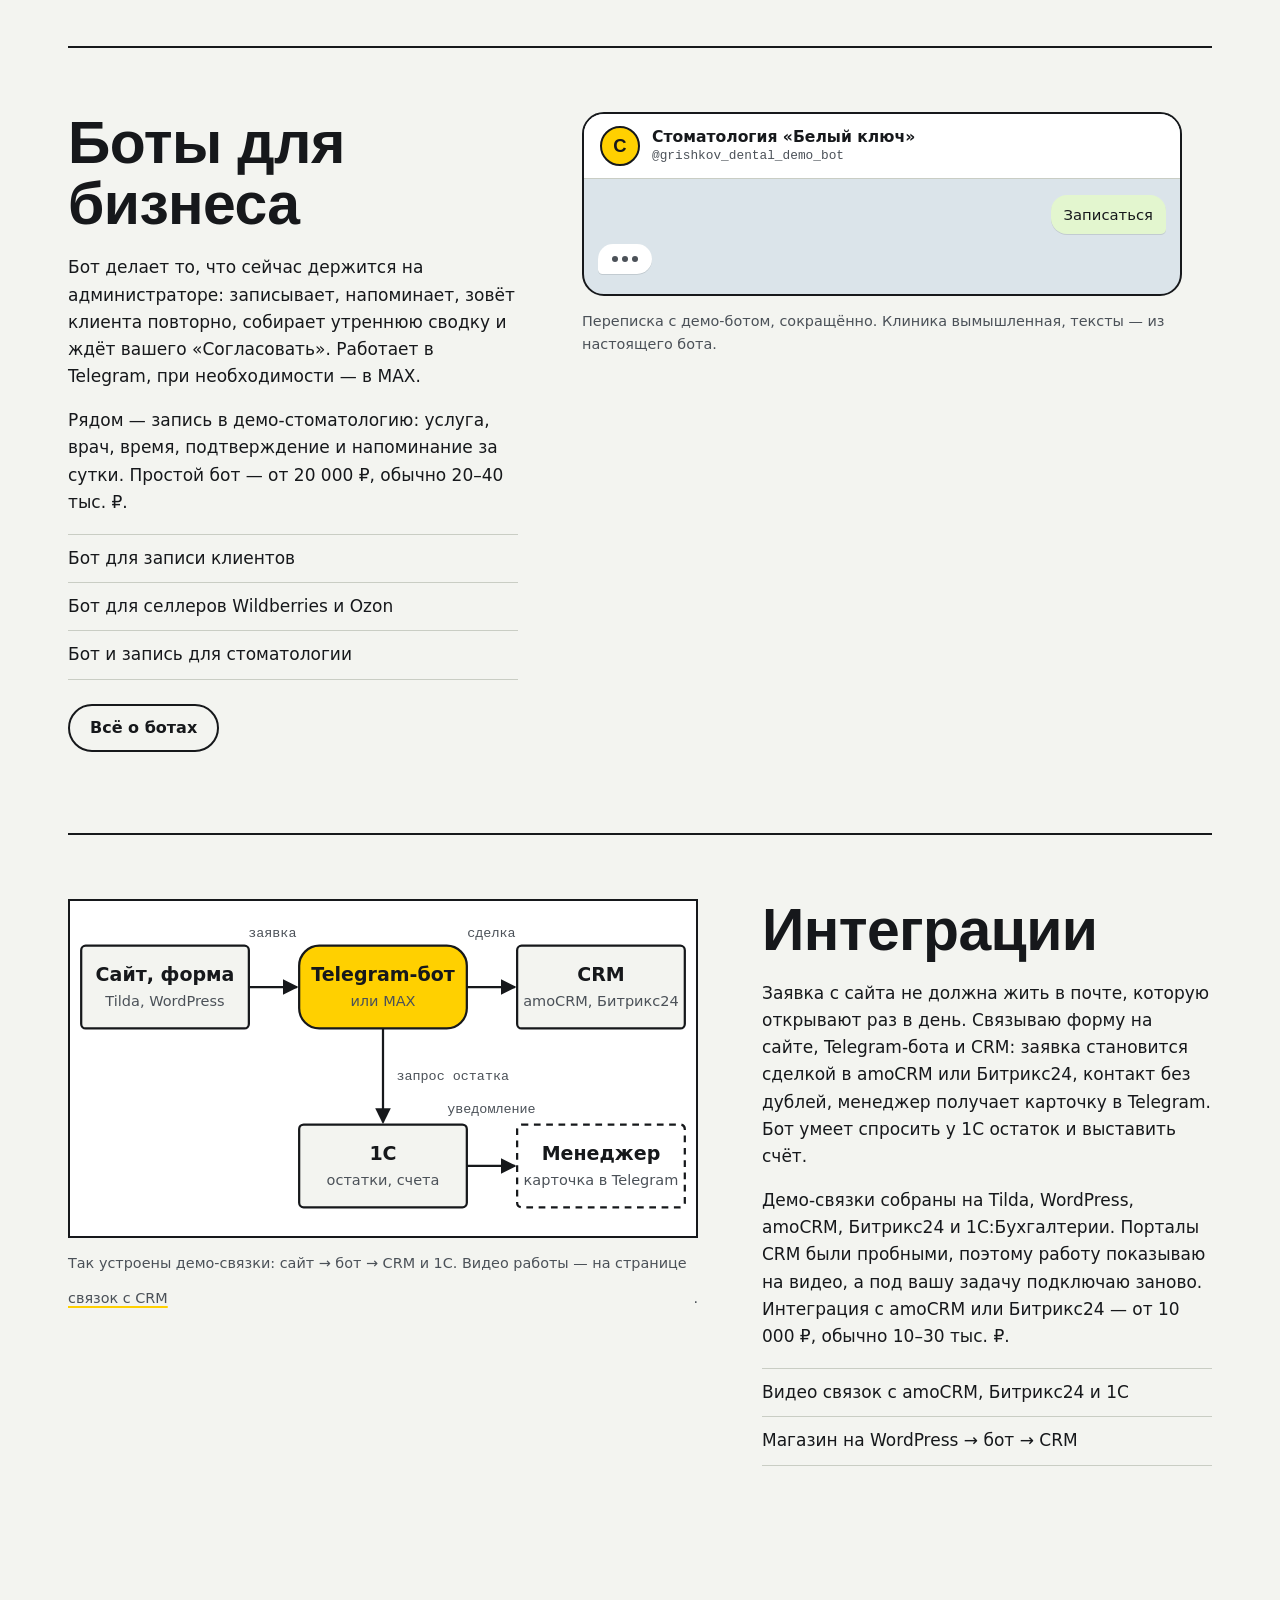
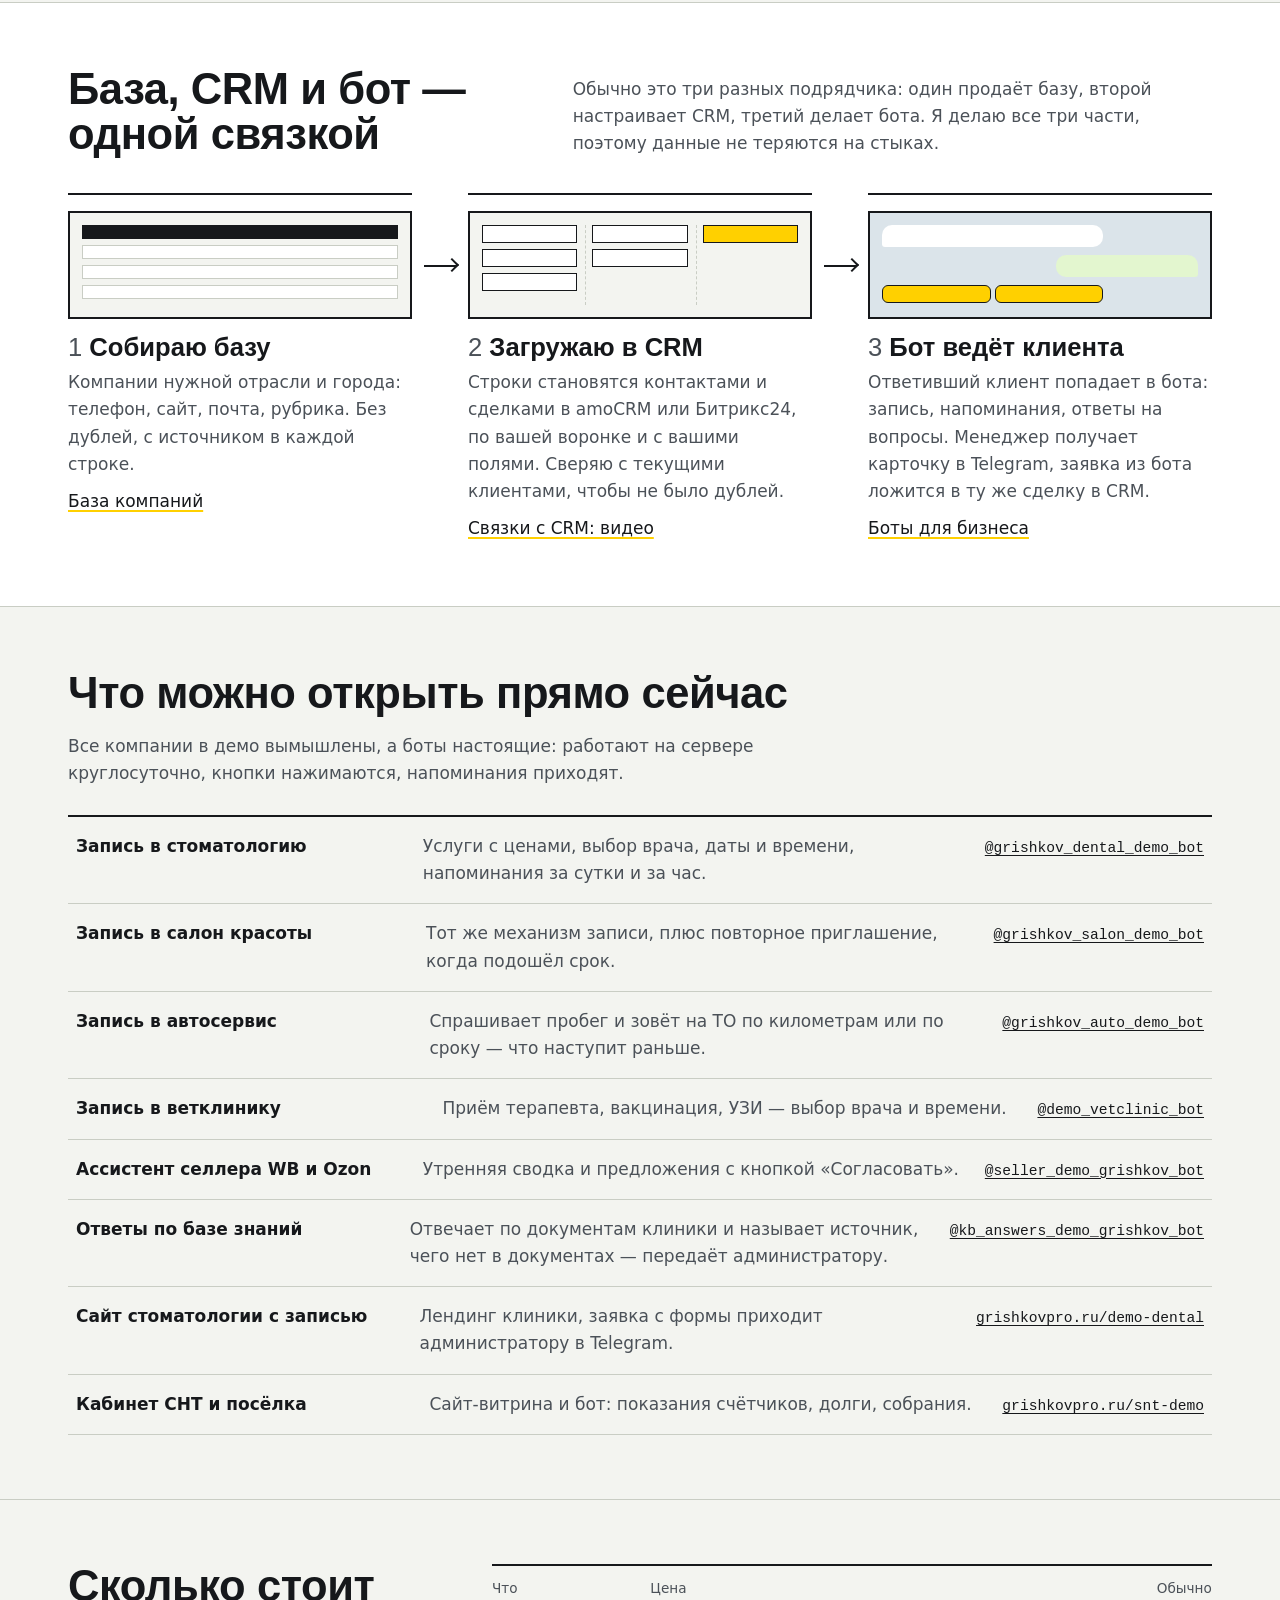
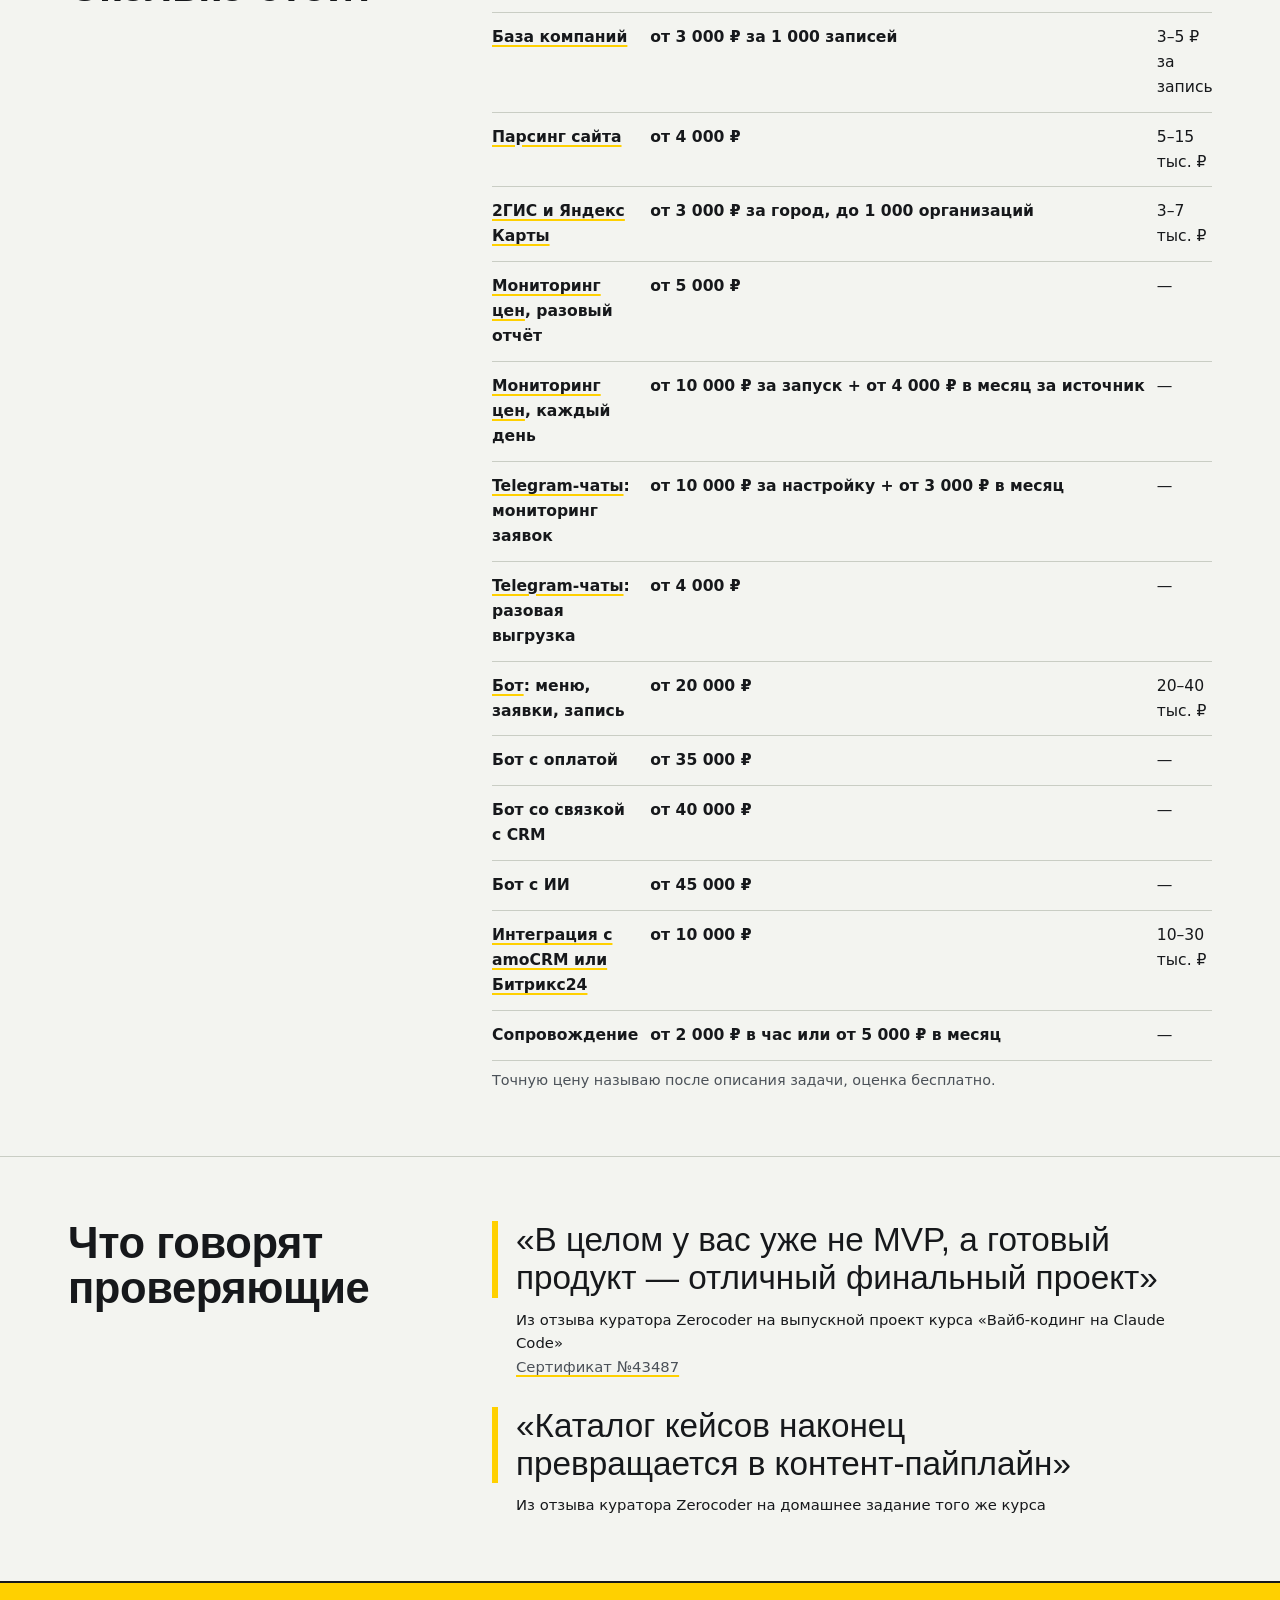
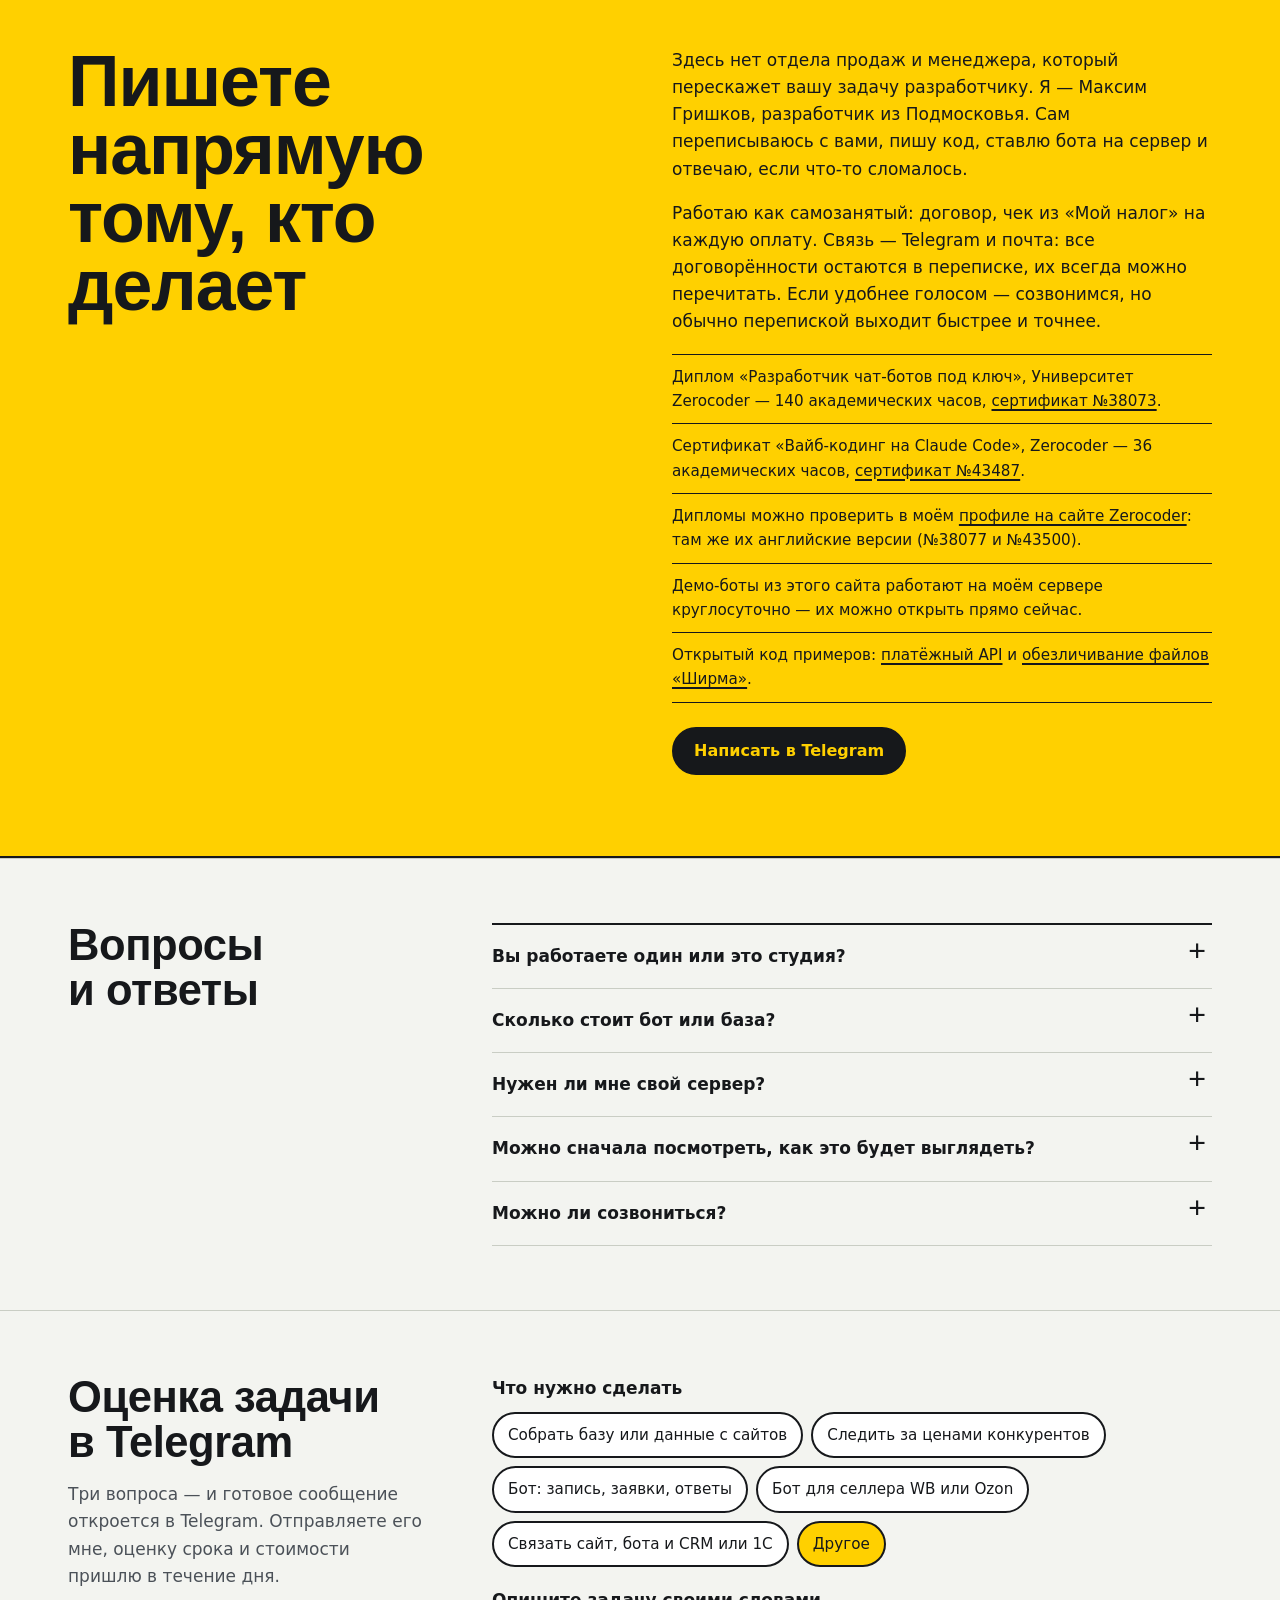
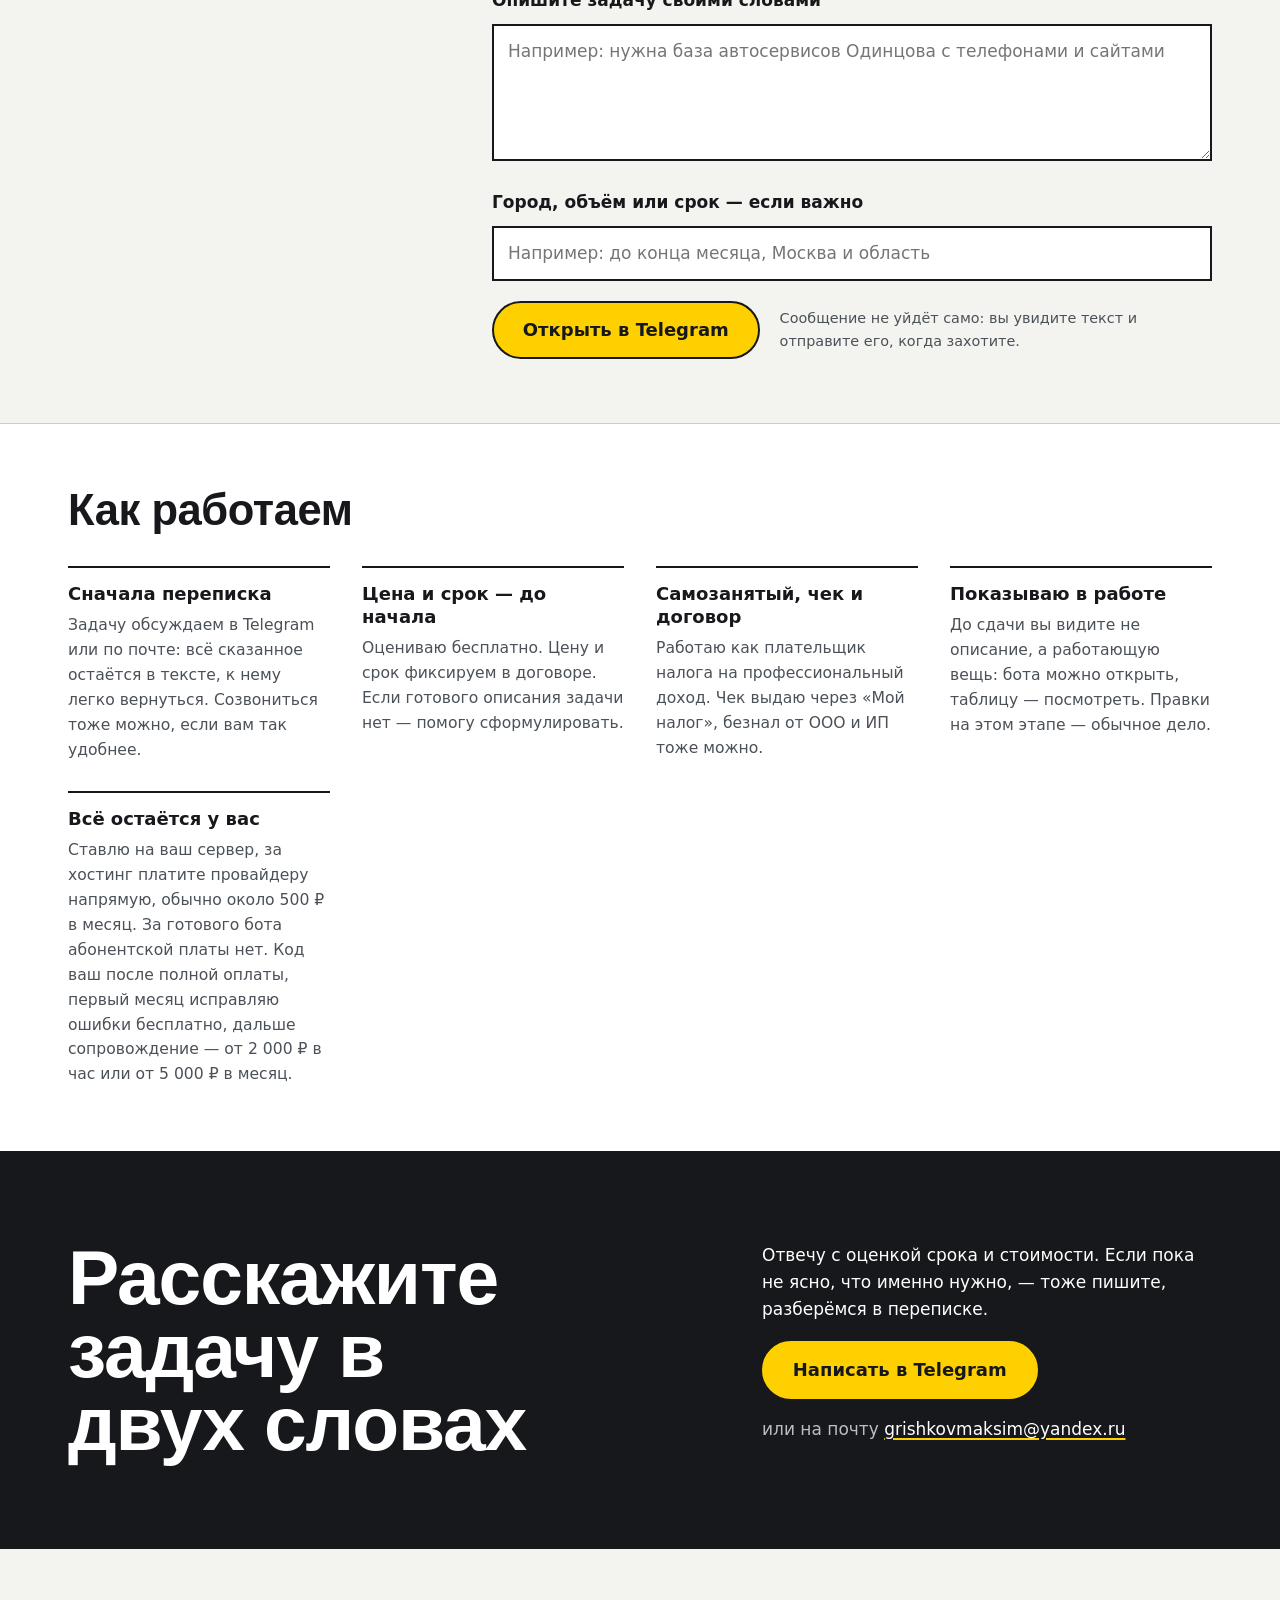
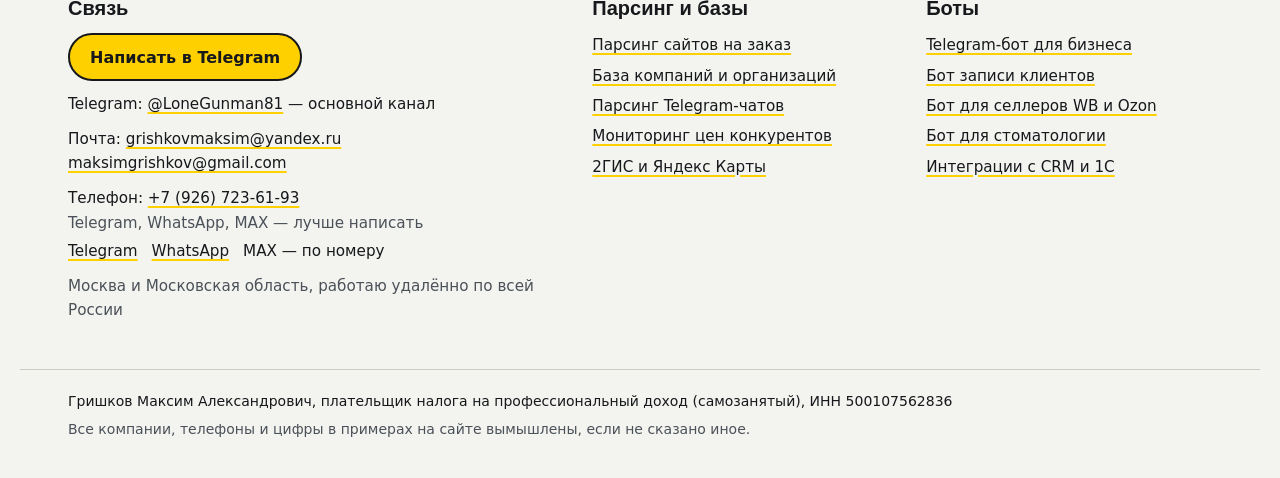
==== commit db3a2baa: "Как работаем: сначала переписка" ====
--- a/index.html
+++ b/index.html
@@ -18,7 +18,7 @@
 <link rel="icon" href="assets/favicon.svg" type="image/svg+xml">
 <link rel="preload" href="assets/fonts/oswald-cyr.woff2" as="font" type="font/woff2" crossorigin>
 <link rel="stylesheet" href="assets/style.css">
-<script type="application/ld+json">{"@context": "https://schema.org", "@graph": [{"@type": "Person", "@id": "https://grishkovpro.ru/#person", "name": "Гришков Максим Александрович", "jobTitle": "Разработчик Telegram-ботов и интеграций", "url": "https://grishkovpro.ru/", "email": "mailto:grishkovmaksim@yandex.ru", "telephone": "+79267236193", "taxID": "500107562836", "sameAs": ["https://t.me/LoneGunman81"], "address": {"@type": "PostalAddress", "addressLocality": "Москва", "addressCountry": "RU"}}, {"@type": "ProfessionalService", "@id": "https://grishkovpro.ru/#org", "name": "Максим Гришков — боты, базы, интеграции", "url": "https://grishkovpro.ru/", "email": "grishkovmaksim@yandex.ru", "telephone": "+79267236193", "taxID": "500107562836", "founder": {"@id": "https://grishkovpro.ru/#person"}, "areaServed": [{"@type": "City", "name": "Москва"}, {"@type": "AdministrativeArea", "name": "Московская область"}, {"@type": "Country", "name": "Россия"}], "address": {"@type": "PostalAddress", "addressLocality": "Москва", "addressCountry": "RU"}, "description": "Разработчик Telegram-ботов для малого бизнеса: запись клиентов, боты для селлеров WB и Ozon, парсинг сайтов и базы компаний, связка сайта и бота с amoCRM, Битрикс24 и 1С. Живые демо, самозанятый, договор и чек."}, {"@type": "WebSite", "@id": "https://grishkovpro.ru/#site", "url": "https://grishkovpro.ru/", "name": "Максим Гришков", "inLanguage": "ru", "publisher": {"@id": "https://grishkovpro.ru/#person"}}]}</script><script type="application/ld+json">{"@context": "https://schema.org", "@type": "FAQPage", "mainEntity": [{"@type": "Question", "name": "Вы работаете один или это студия?", "acceptedAnswer": {"@type": "Answer", "text": "Один. Я самозанятый разработчик, переписку, код и запуск веду сам. Поэтому задачу не пересказывают по цепочке: вы пишете тому, кто делает."}}, {"@type": "Question", "name": "Сколько стоит бот или база?", "acceptedAnswer": {"@type": "Answer", "text": "Простой бот — от 20 000 ₽, база компаний — от 3 000 ₽ за 1 000 записей; остальные цены — в таблице «Сколько стоит» выше. Точную цену называю после описания задачи, оценка бесплатно."}}, {"@type": "Question", "name": "Нужен ли мне свой сервер?", "acceptedAnswer": {"@type": "Answer", "text": "Для бота — да, это недорогой виртуальный сервер, обычно около 500 ₽ в месяц, оплачиваете провайдеру напрямую. Если сервера нет, подскажу, какой взять, и настрою. Для разовой выгрузки базы сервер не нужен."}}, {"@type": "Question", "name": "Можно сначала посмотреть, как это будет выглядеть?", "acceptedAnswer": {"@type": "Answer", "text": "Да. Готовые демо — в списке выше, их можно открыть прямо сейчас. Ваш бот до сдачи тоже работает в Telegram: вы нажимаете кнопки сами, а не читаете описание."}}, {"@type": "Question", "name": "Можно ли созвониться?", "acceptedAnswer": {"@type": "Answer", "text": "Я работаю перепиской: в Telegram или по почте. Так ничего не теряется — договорённости остаются в тексте, к ним легко вернуться."}}]}</script>
+<script type="application/ld+json">{"@context": "https://schema.org", "@graph": [{"@type": "Person", "@id": "https://grishkovpro.ru/#person", "name": "Гришков Максим Александрович", "jobTitle": "Разработчик Telegram-ботов и интеграций", "url": "https://grishkovpro.ru/", "email": "mailto:grishkovmaksim@yandex.ru", "telephone": "+79267236193", "taxID": "500107562836", "sameAs": ["https://t.me/LoneGunman81"], "address": {"@type": "PostalAddress", "addressLocality": "Москва", "addressCountry": "RU"}}, {"@type": "ProfessionalService", "@id": "https://grishkovpro.ru/#org", "name": "Максим Гришков — боты, базы, интеграции", "url": "https://grishkovpro.ru/", "email": "grishkovmaksim@yandex.ru", "telephone": "+79267236193", "taxID": "500107562836", "founder": {"@id": "https://grishkovpro.ru/#person"}, "areaServed": [{"@type": "City", "name": "Москва"}, {"@type": "AdministrativeArea", "name": "Московская область"}, {"@type": "Country", "name": "Россия"}], "address": {"@type": "PostalAddress", "addressLocality": "Москва", "addressCountry": "RU"}, "description": "Разработчик Telegram-ботов для малого бизнеса: запись клиентов, боты для селлеров WB и Ozon, парсинг сайтов и базы компаний, связка сайта и бота с amoCRM, Битрикс24 и 1С. Живые демо, самозанятый, договор и чек."}, {"@type": "WebSite", "@id": "https://grishkovpro.ru/#site", "url": "https://grishkovpro.ru/", "name": "Максим Гришков", "inLanguage": "ru", "publisher": {"@id": "https://grishkovpro.ru/#person"}}]}</script><script type="application/ld+json">{"@context": "https://schema.org", "@type": "FAQPage", "mainEntity": [{"@type": "Question", "name": "Вы работаете один или это студия?", "acceptedAnswer": {"@type": "Answer", "text": "Один. Я самозанятый разработчик, переписку, код и запуск веду сам. Поэтому задачу не пересказывают по цепочке: вы пишете тому, кто делает."}}, {"@type": "Question", "name": "Сколько стоит бот или база?", "acceptedAnswer": {"@type": "Answer", "text": "Простой бот — от 20 000 ₽, база компаний — от 3 000 ₽ за 1 000 записей; остальные цены — в таблице «Сколько стоит» выше. Точную цену называю после описания задачи, оценка бесплатно."}}, {"@type": "Question", "name": "Нужен ли мне свой сервер?", "acceptedAnswer": {"@type": "Answer", "text": "Для бота — да, это недорогой виртуальный сервер, обычно около 500 ₽ в месяц, оплачиваете провайдеру напрямую. Если сервера нет, подскажу, какой взять, и настрою. Для разовой выгрузки базы сервер не нужен."}}, {"@type": "Question", "name": "Можно сначала посмотреть, как это будет выглядеть?", "acceptedAnswer": {"@type": "Answer", "text": "Да. Готовые демо — в списке выше, их можно открыть прямо сейчас. Ваш бот до сдачи тоже работает в Telegram: вы нажимаете кнопки сами, а не читаете описание."}}, {"@type": "Question", "name": "Можно ли созвониться?", "acceptedAnswer": {"@type": "Answer", "text": "Можно, если вам так удобнее. Но основную работу веду перепиской в Telegram или по почте: так ничего не теряется — договорённости остаются в тексте, к ним легко вернуться, и отвечаю я обычно быстрее, чем получается договориться о времени звонка."}}]}</script>
 </head>
 <body>
 <a class="skip" href="#main">К содержанию</a>
@@ -142,7 +142,7 @@
 <p>Работаю как самозанятый: договор, чек из «Мой налог» на каждую оплату. Связь — Telegram и почта: все договорённости остаются в переписке, их всегда можно перечитать. Если удобнее голосом — созвонимся, но обычно перепиской выходит быстрее и точнее.</p><ul class="face-facts"><li>Диплом «Разработчик чат-ботов под ключ», Университет Zerocoder — 140 академических часов, <a href="files/sertifikat_38073.jpg">сертификат №38073</a>.</li><li>Сертификат «Вайб-кодинг на Claude Code», Zerocoder — 36 академических часов, <a href="files/sertifikat_43487.jpg">сертификат №43487</a>.</li><li>Дипломы можно проверить в моём <a href="https://university.zerocoder.ru/pl/474025915" rel="noopener" target="_blank">профиле на сайте Zerocoder</a>: там же их английские версии (№38077 и №43500).</li><li>Демо-боты из этого сайта работают на моём сервере круглосуточно — их можно открыть прямо сейчас.</li><li>Открытый код примеров: <a href="https://github.com/maksimgrishkov-sudo/payments-api" rel="noopener" target="_blank">платёжный API</a> и <a href="https://github.com/maksimgrishkov-sudo/anonymizer" rel="noopener" target="_blank">обезличивание файлов «Ширма»</a>.</li></ul>
       <p><a class="btn btn-tg" href="https://t.me/LoneGunman81" rel="noopener" target="_blank">Написать в Telegram</a></p></div>
   </div>
-</section><section class="sec faq" aria-labelledby="faq-h"><div class="wrap split"><h2 id="faq-h" class="h2">Вопросы и ответы</h2><div class="faq-list"><details><summary>Вы работаете один или это студия?</summary><div class="faq-a"><p>Один. Я самозанятый разработчик, переписку, код и запуск веду сам. Поэтому задачу не пересказывают по цепочке: вы пишете тому, кто делает.</p></div></details><details><summary>Сколько стоит бот или база?</summary><div class="faq-a"><p>Простой бот — от 20 000 ₽, база компаний — от 3 000 ₽ за 1 000 записей; остальные цены — в таблице «Сколько стоит» выше. Точную цену называю после описания задачи, оценка бесплатно.</p></div></details><details><summary>Нужен ли мне свой сервер?</summary><div class="faq-a"><p>Для бота — да, это недорогой виртуальный сервер, обычно около 500 ₽ в месяц, оплачиваете провайдеру напрямую. Если сервера нет, подскажу, какой взять, и настрою. Для разовой выгрузки базы сервер не нужен.</p></div></details><details><summary>Можно сначала посмотреть, как это будет выглядеть?</summary><div class="faq-a"><p>Да. Готовые демо — в списке выше, их можно открыть прямо сейчас. Ваш бот до сдачи тоже работает в Telegram: вы нажимаете кнопки сами, а не читаете описание.</p></div></details><details><summary>Можно ли созвониться?</summary><div class="faq-a"><p>Я работаю перепиской: в Telegram или по почте. Так ничего не теряется — договорённости остаются в тексте, к ним легко вернуться.</p></div></details></div></div></section><section class="sec quiz" id="ocenka" aria-labelledby="qz-h">
+</section><section class="sec faq" aria-labelledby="faq-h"><div class="wrap split"><h2 id="faq-h" class="h2">Вопросы и ответы</h2><div class="faq-list"><details><summary>Вы работаете один или это студия?</summary><div class="faq-a"><p>Один. Я самозанятый разработчик, переписку, код и запуск веду сам. Поэтому задачу не пересказывают по цепочке: вы пишете тому, кто делает.</p></div></details><details><summary>Сколько стоит бот или база?</summary><div class="faq-a"><p>Простой бот — от 20 000 ₽, база компаний — от 3 000 ₽ за 1 000 записей; остальные цены — в таблице «Сколько стоит» выше. Точную цену называю после описания задачи, оценка бесплатно.</p></div></details><details><summary>Нужен ли мне свой сервер?</summary><div class="faq-a"><p>Для бота — да, это недорогой виртуальный сервер, обычно около 500 ₽ в месяц, оплачиваете провайдеру напрямую. Если сервера нет, подскажу, какой взять, и настрою. Для разовой выгрузки базы сервер не нужен.</p></div></details><details><summary>Можно сначала посмотреть, как это будет выглядеть?</summary><div class="faq-a"><p>Да. Готовые демо — в списке выше, их можно открыть прямо сейчас. Ваш бот до сдачи тоже работает в Telegram: вы нажимаете кнопки сами, а не читаете описание.</p></div></details><details><summary>Можно ли созвониться?</summary><div class="faq-a"><p>Можно, если вам так удобнее. Но основную работу веду перепиской в Telegram или по почте: так ничего не теряется — договорённости остаются в тексте, к ним легко вернуться, и отвечаю я обычно быстрее, чем получается договориться о времени звонка.</p></div></details></div></div></section><section class="sec quiz" id="ocenka" aria-labelledby="qz-h">
   <div class="wrap split">
     <div><h2 id="qz-h" class="h2">Оценка задачи в Telegram</h2>
       <p class="lead-s">Три вопроса — и готовое сообщение откроется в Telegram. Отправляете его мне, оценку срока и стоимости пришлю в течение дня.</p></div>
@@ -159,7 +159,7 @@
 </section><section class="sec how" aria-labelledby="how-h">
   <div class="wrap">
     <h2 id="how-h" class="h2">Как работаем</h2>
-    <ul class="how-list"><li><h3>Переписка, без созвонов</h3><p>Задачу обсуждаем в Telegram или по почте. Всё сказанное остаётся в переписке: к нему легко вернуться, ничего не теряется между звонками.</p></li><li><h3>Цена и срок — до начала</h3><p>Оцениваю бесплатно. Цену и срок фиксируем в договоре. Если готового описания задачи нет — помогу сформулировать.</p></li><li><h3>Самозанятый, чек и договор</h3><p>Работаю как плательщик налога на профессиональный доход. Чек выдаю через «Мой налог», безнал от ООО и ИП тоже можно.</p></li><li><h3>Показываю в работе</h3><p>До сдачи вы видите не описание, а работающую вещь: бота можно открыть, таблицу — посмотреть. Правки на этом этапе — обычное дело.</p></li><li><h3>Всё остаётся у вас</h3><p>Ставлю на ваш сервер, за хостинг платите провайдеру напрямую, обычно около 500 ₽ в месяц. За готового бота абонентской платы нет. Код ваш после полной оплаты, первый месяц исправляю ошибки бесплатно, дальше сопровождение — от 2 000 ₽ в час или от 5 000 ₽ в месяц.</p></li></ul>
+    <ul class="how-list"><li><h3>Сначала переписка</h3><p>Задачу обсуждаем в Telegram или по почте: всё сказанное остаётся в тексте, к нему легко вернуться. Созвониться тоже можно, если вам так удобнее.</p></li><li><h3>Цена и срок — до начала</h3><p>Оцениваю бесплатно. Цену и срок фиксируем в договоре. Если готового описания задачи нет — помогу сформулировать.</p></li><li><h3>Самозанятый, чек и договор</h3><p>Работаю как плательщик налога на профессиональный доход. Чек выдаю через «Мой налог», безнал от ООО и ИП тоже можно.</p></li><li><h3>Показываю в работе</h3><p>До сдачи вы видите не описание, а работающую вещь: бота можно открыть, таблицу — посмотреть. Правки на этом этапе — обычное дело.</p></li><li><h3>Всё остаётся у вас</h3><p>Ставлю на ваш сервер, за хостинг платите провайдеру напрямую, обычно около 500 ₽ в месяц. За готового бота абонентской платы нет. Код ваш после полной оплаты, первый месяц исправляю ошибки бесплатно, дальше сопровождение — от 2 000 ₽ в час или от 5 000 ₽ в месяц.</p></li></ul>
   </div>
 </section><section class="cta" aria-labelledby="cta-h">
   <div class="wrap cta-in">
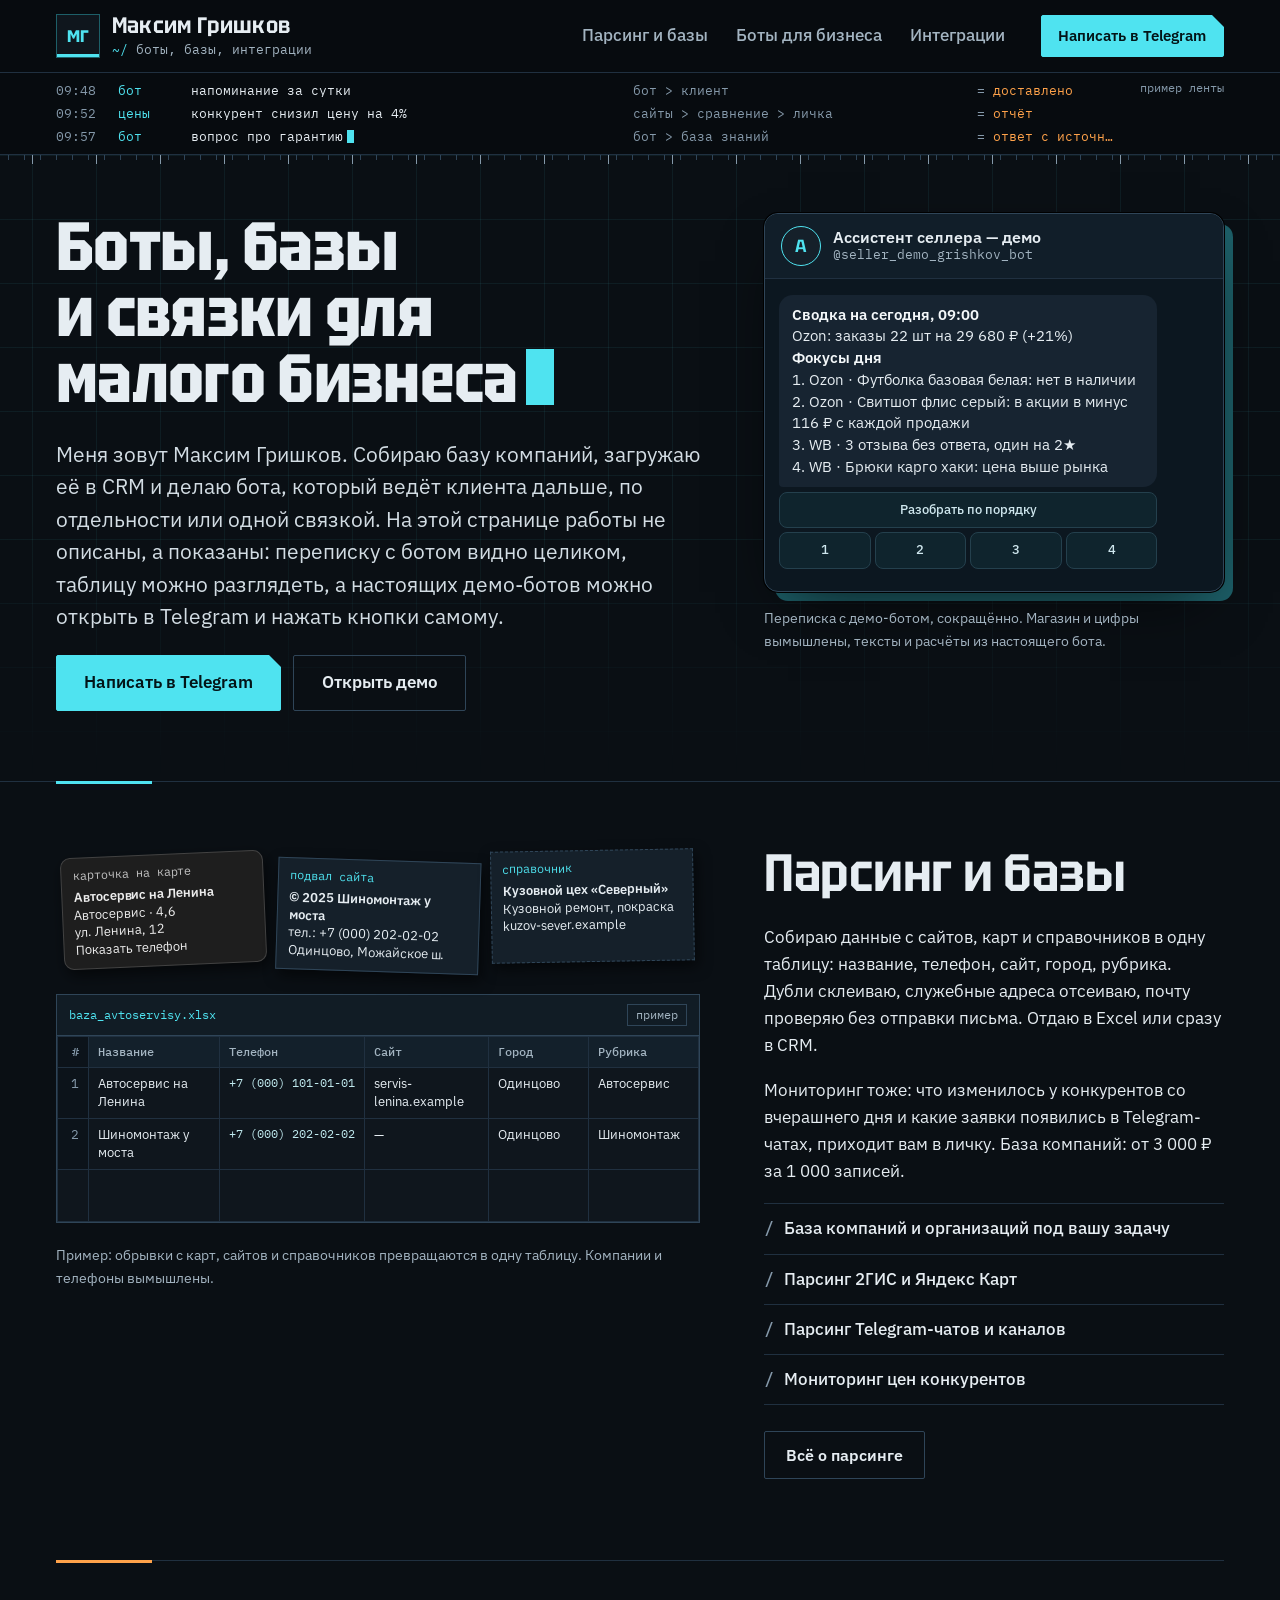
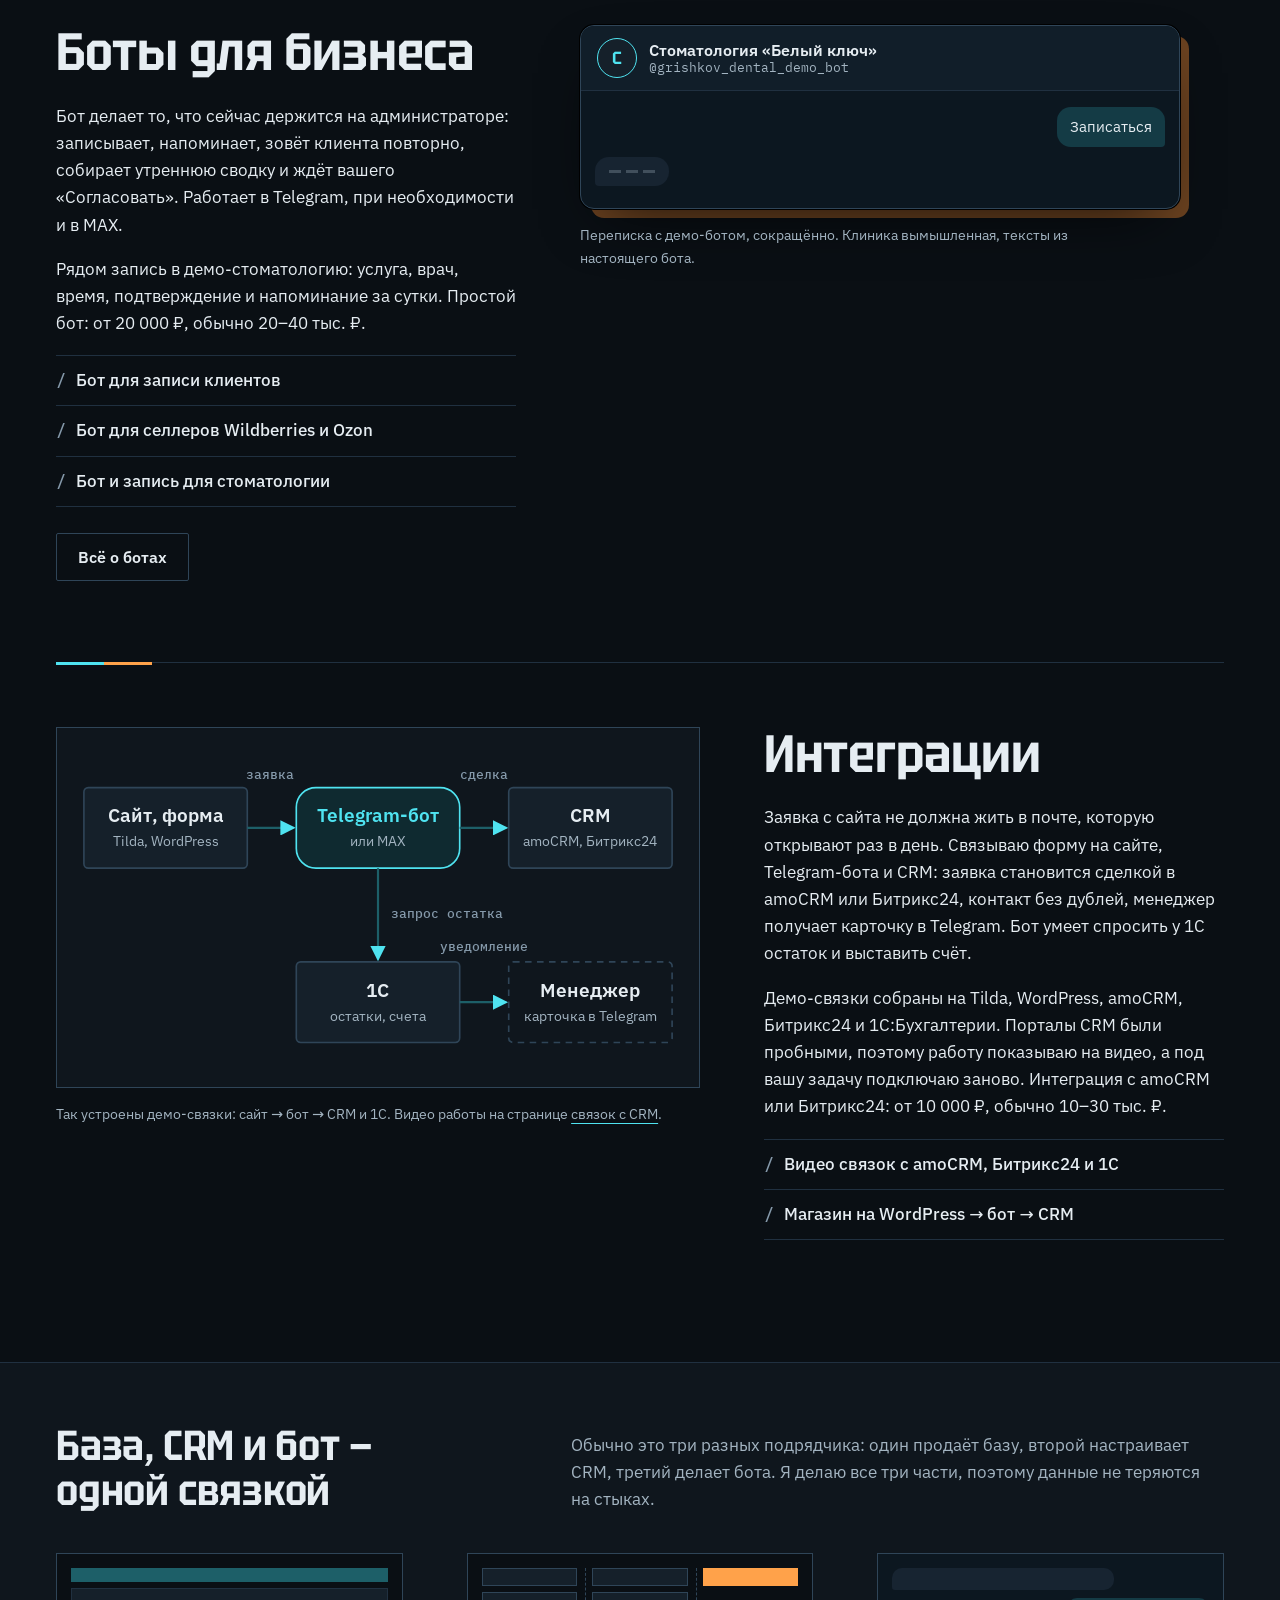
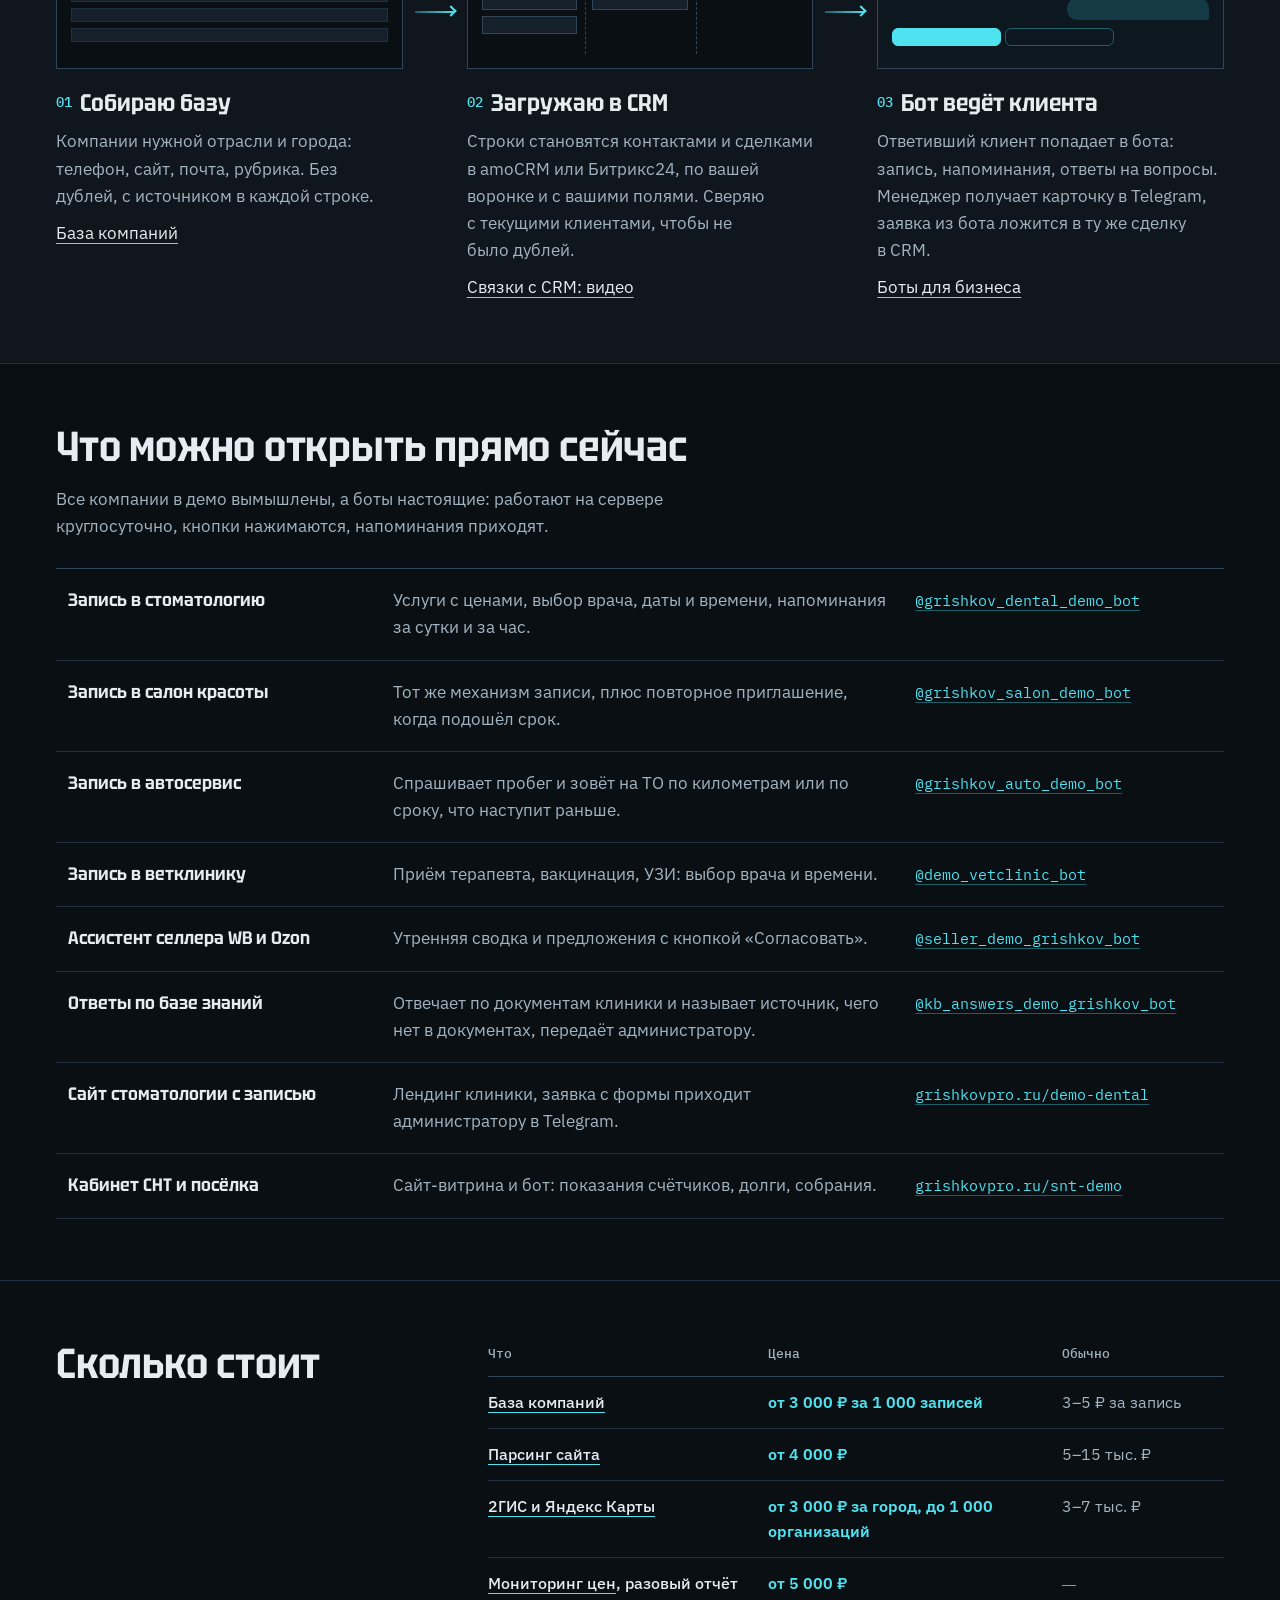
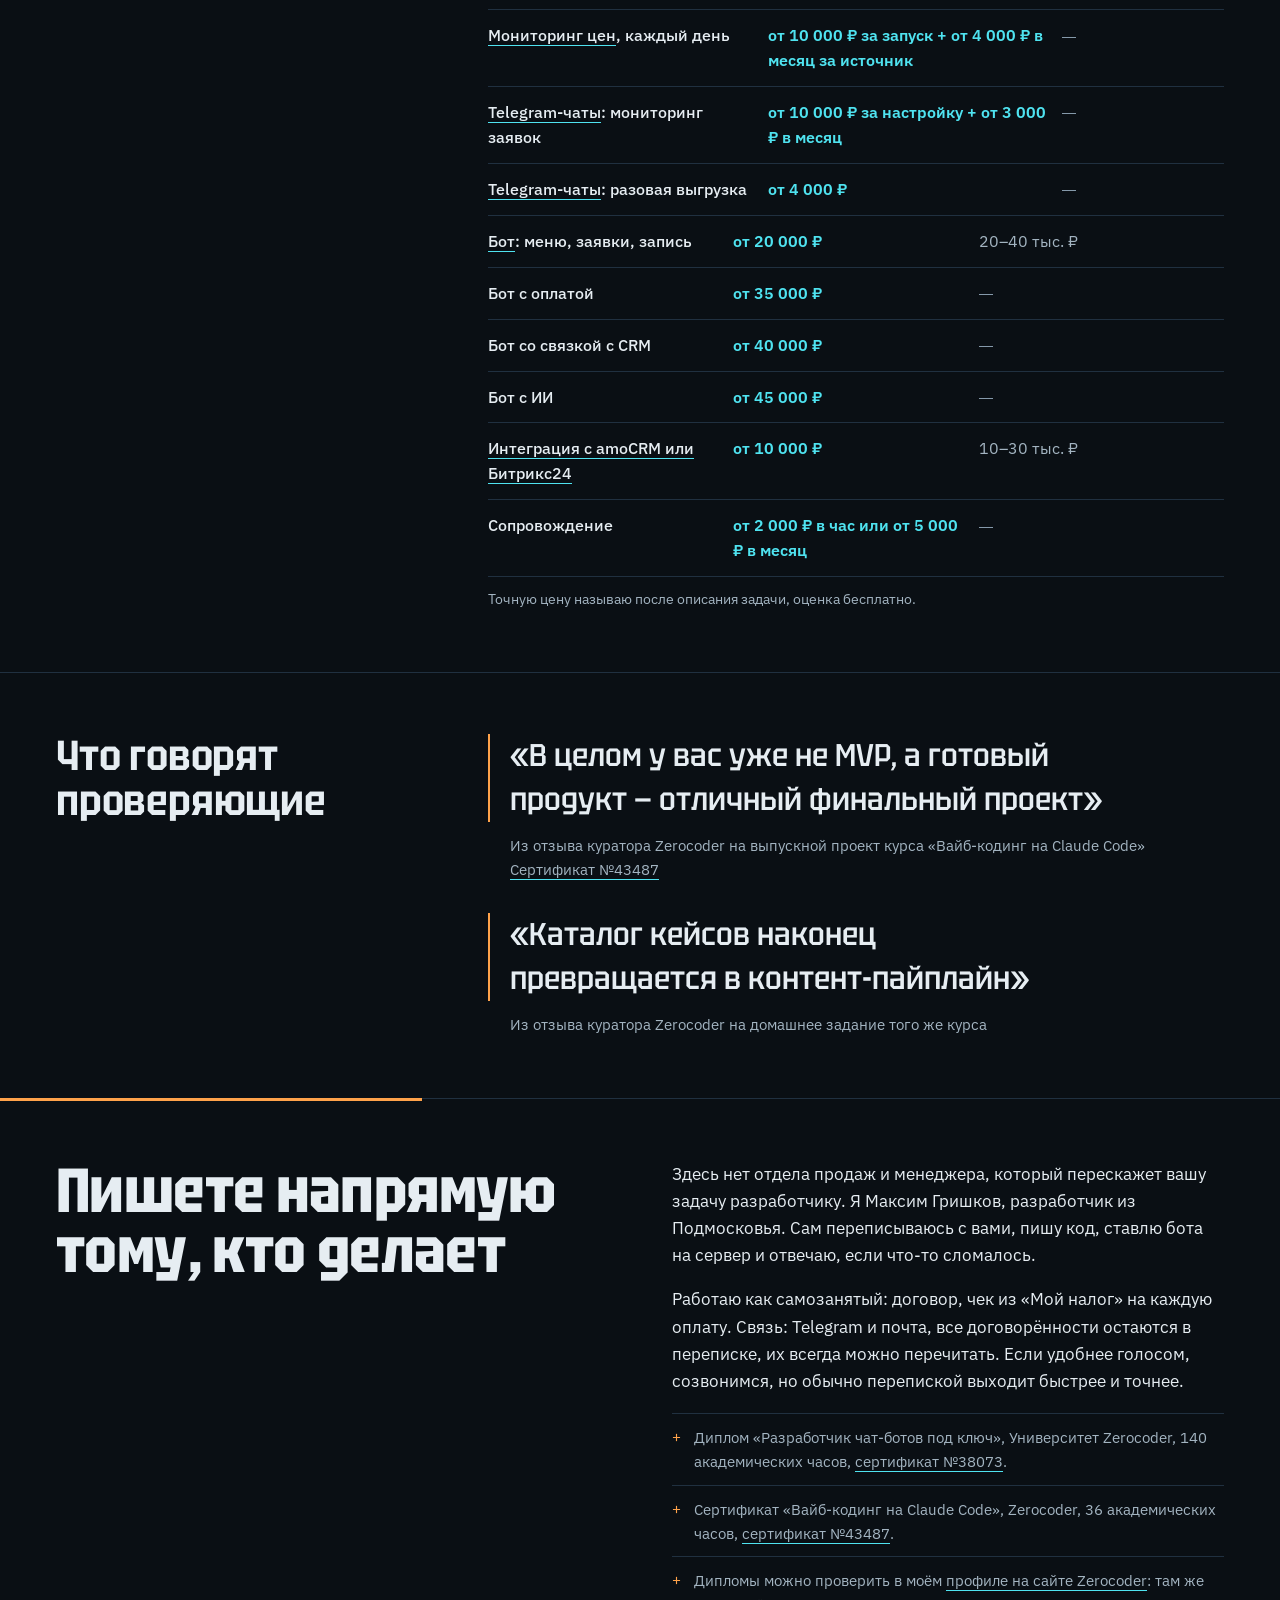
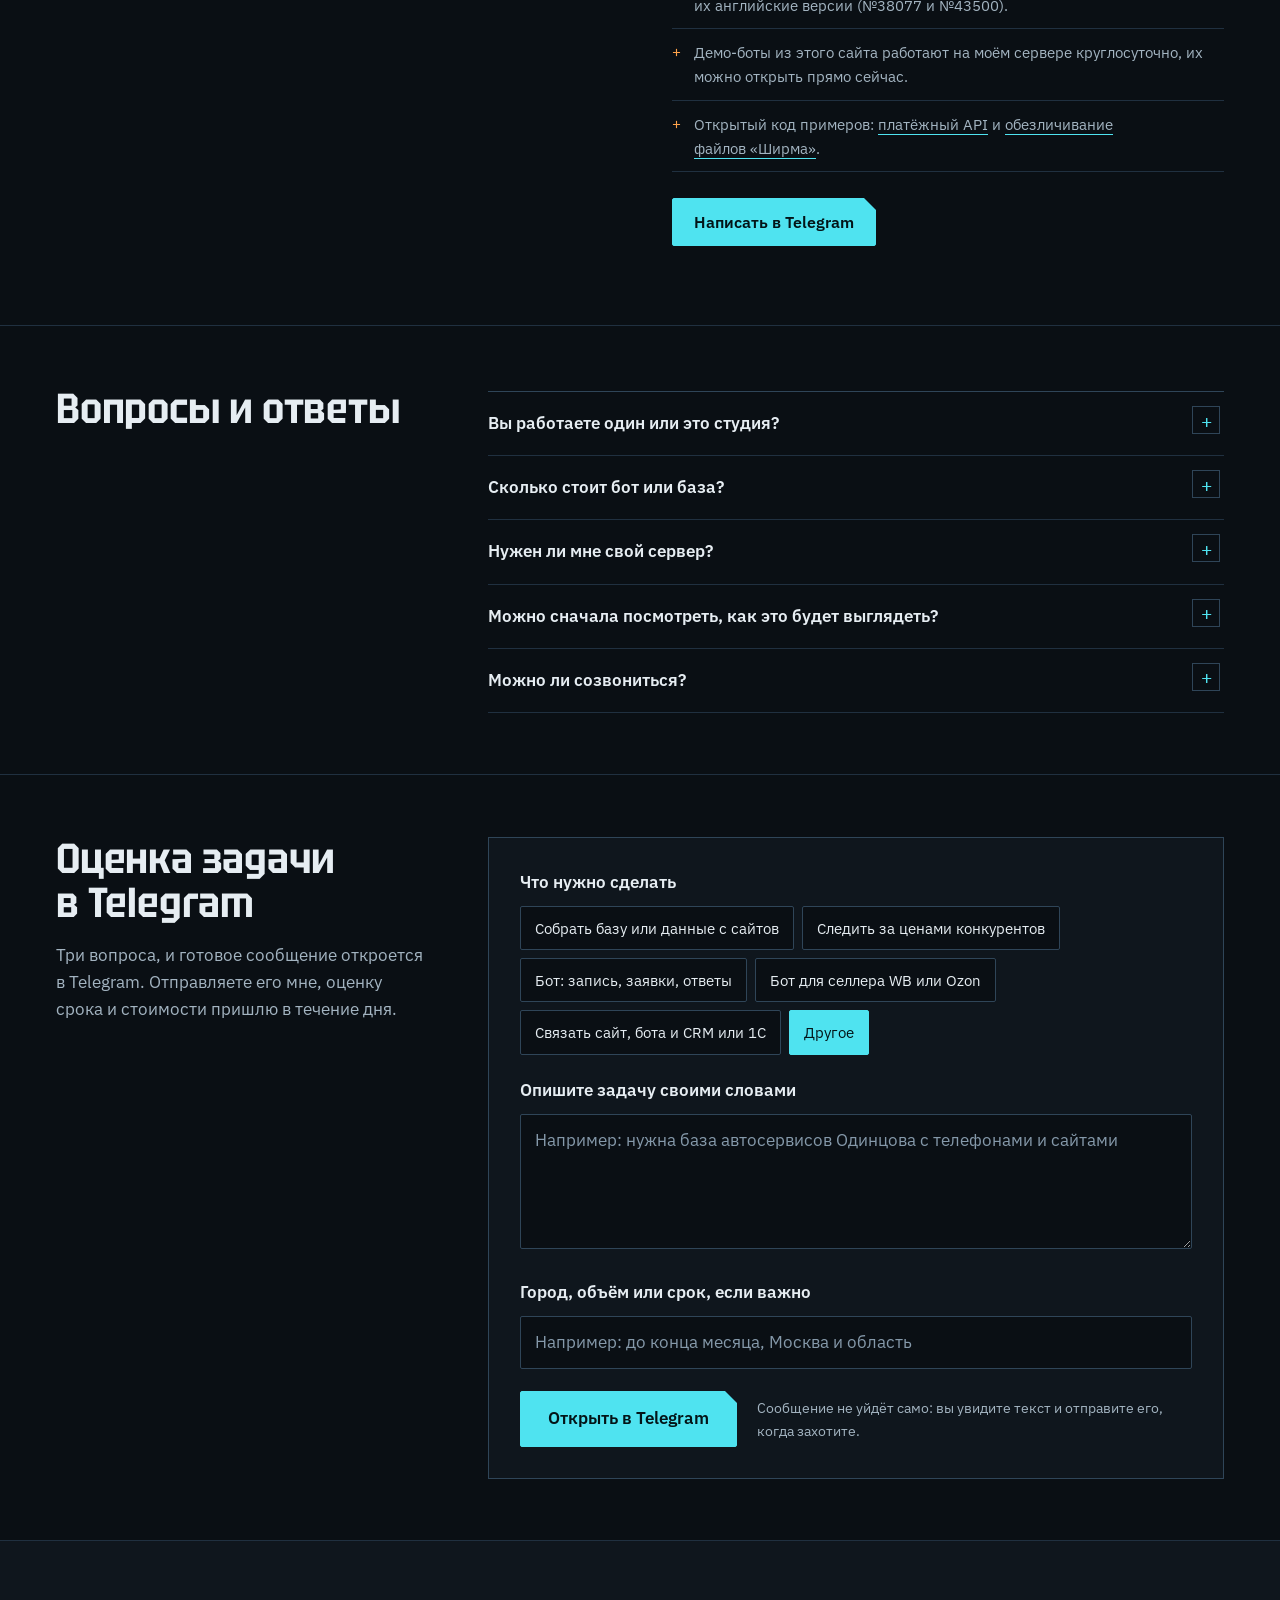
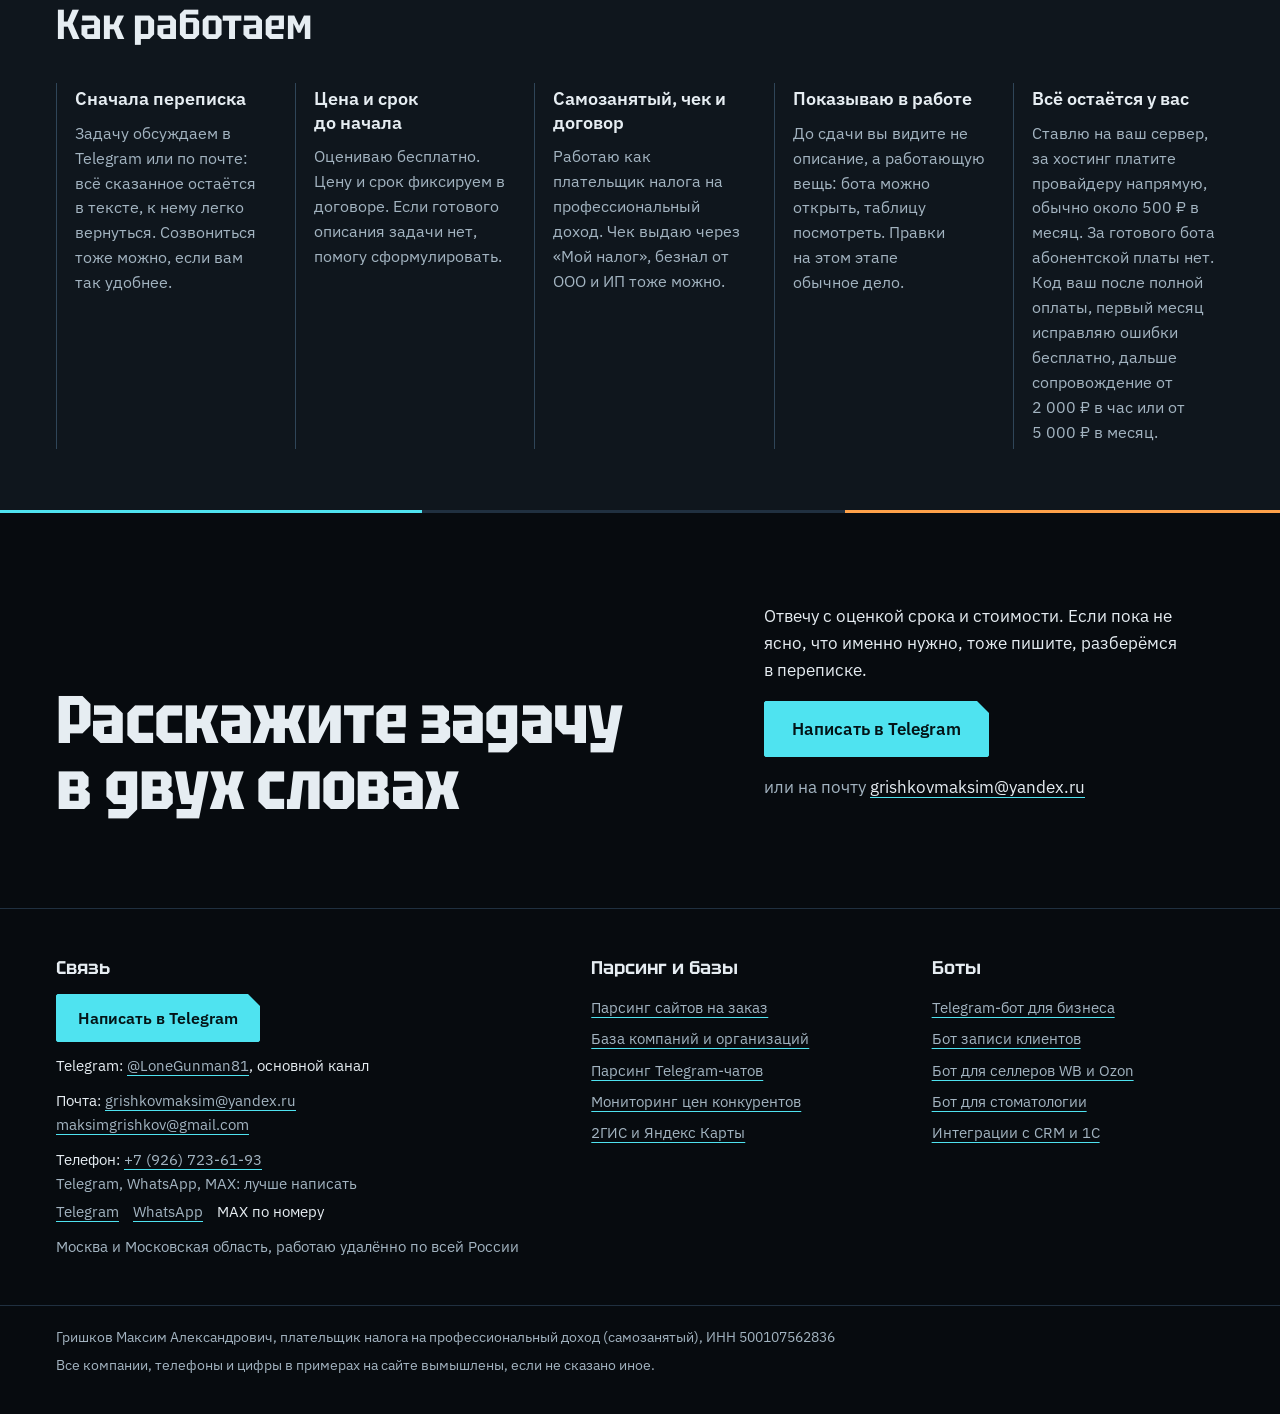
==== commit 60c7eef1: "Редизайн: тёмная техно-тема, лента событий, широкие экраны" ====
--- a/index.html
+++ b/index.html
@@ -14,27 +14,29 @@
 <meta property="og:description" content="Разработчик Telegram-ботов для малого бизнеса: запись клиентов, боты для селлеров WB и Ozon, парсинг сайтов и базы компаний, связка сайта и бота с amoCRM, Битрикс24 и 1С. Живые демо, самозанятый, договор и чек.">
 <meta property="og:url" content="https://grishkovpro.ru/">
 <meta property="og:image" content="https://grishkovpro.ru/assets/og.png">
-<meta name="theme-color" content="#f3f4f0">
+<meta name="theme-color" content="#0a0f14">
 <link rel="icon" href="assets/favicon.svg" type="image/svg+xml">
-<link rel="preload" href="assets/fonts/oswald-cyr.woff2" as="font" type="font/woff2" crossorigin>
+<link rel="preload" href="assets/fonts/tektur-cyr.woff2" as="font" type="font/woff2" crossorigin>
+<link rel="preload" href="assets/fonts/plexsans-cyr.woff2" as="font" type="font/woff2" crossorigin>
 <link rel="stylesheet" href="assets/style.css">
-<script type="application/ld+json">{"@context": "https://schema.org", "@graph": [{"@type": "Person", "@id": "https://grishkovpro.ru/#person", "name": "Гришков Максим Александрович", "jobTitle": "Разработчик Telegram-ботов и интеграций", "url": "https://grishkovpro.ru/", "email": "mailto:grishkovmaksim@yandex.ru", "telephone": "+79267236193", "taxID": "500107562836", "sameAs": ["https://t.me/LoneGunman81"], "address": {"@type": "PostalAddress", "addressLocality": "Москва", "addressCountry": "RU"}}, {"@type": "ProfessionalService", "@id": "https://grishkovpro.ru/#org", "name": "Максим Гришков — боты, базы, интеграции", "url": "https://grishkovpro.ru/", "email": "grishkovmaksim@yandex.ru", "telephone": "+79267236193", "taxID": "500107562836", "founder": {"@id": "https://grishkovpro.ru/#person"}, "areaServed": [{"@type": "City", "name": "Москва"}, {"@type": "AdministrativeArea", "name": "Московская область"}, {"@type": "Country", "name": "Россия"}], "address": {"@type": "PostalAddress", "addressLocality": "Москва", "addressCountry": "RU"}, "description": "Разработчик Telegram-ботов для малого бизнеса: запись клиентов, боты для селлеров WB и Ozon, парсинг сайтов и базы компаний, связка сайта и бота с amoCRM, Битрикс24 и 1С. Живые демо, самозанятый, договор и чек."}, {"@type": "WebSite", "@id": "https://grishkovpro.ru/#site", "url": "https://grishkovpro.ru/", "name": "Максим Гришков", "inLanguage": "ru", "publisher": {"@id": "https://grishkovpro.ru/#person"}}]}</script><script type="application/ld+json">{"@context": "https://schema.org", "@type": "FAQPage", "mainEntity": [{"@type": "Question", "name": "Вы работаете один или это студия?", "acceptedAnswer": {"@type": "Answer", "text": "Один. Я самозанятый разработчик, переписку, код и запуск веду сам. Поэтому задачу не пересказывают по цепочке: вы пишете тому, кто делает."}}, {"@type": "Question", "name": "Сколько стоит бот или база?", "acceptedAnswer": {"@type": "Answer", "text": "Простой бот — от 20 000 ₽, база компаний — от 3 000 ₽ за 1 000 записей; остальные цены — в таблице «Сколько стоит» выше. Точную цену называю после описания задачи, оценка бесплатно."}}, {"@type": "Question", "name": "Нужен ли мне свой сервер?", "acceptedAnswer": {"@type": "Answer", "text": "Для бота — да, это недорогой виртуальный сервер, обычно около 500 ₽ в месяц, оплачиваете провайдеру напрямую. Если сервера нет, подскажу, какой взять, и настрою. Для разовой выгрузки базы сервер не нужен."}}, {"@type": "Question", "name": "Можно сначала посмотреть, как это будет выглядеть?", "acceptedAnswer": {"@type": "Answer", "text": "Да. Готовые демо — в списке выше, их можно открыть прямо сейчас. Ваш бот до сдачи тоже работает в Telegram: вы нажимаете кнопки сами, а не читаете описание."}}, {"@type": "Question", "name": "Можно ли созвониться?", "acceptedAnswer": {"@type": "Answer", "text": "Можно, если вам так удобнее. Но основную работу веду перепиской в Telegram или по почте: так ничего не теряется — договорённости остаются в тексте, к ним легко вернуться, и отвечаю я обычно быстрее, чем получается договориться о времени звонка."}}]}</script>
+<script type="application/ld+json">{"@context": "https://schema.org", "@graph": [{"@type": "Person", "@id": "https://grishkovpro.ru/#person", "name": "Гришков Максим Александрович", "jobTitle": "Разработчик Telegram-ботов и интеграций", "url": "https://grishkovpro.ru/", "email": "mailto:grishkovmaksim@yandex.ru", "telephone": "+79267236193", "taxID": "500107562836", "sameAs": ["https://t.me/LoneGunman81"], "address": {"@type": "PostalAddress", "addressLocality": "Москва", "addressCountry": "RU"}}, {"@type": "ProfessionalService", "@id": "https://grishkovpro.ru/#org", "name": "Максим Гришков — боты, базы, интеграции", "url": "https://grishkovpro.ru/", "email": "grishkovmaksim@yandex.ru", "telephone": "+79267236193", "taxID": "500107562836", "founder": {"@id": "https://grishkovpro.ru/#person"}, "areaServed": [{"@type": "City", "name": "Москва"}, {"@type": "AdministrativeArea", "name": "Московская область"}, {"@type": "Country", "name": "Россия"}], "address": {"@type": "PostalAddress", "addressLocality": "Москва", "addressCountry": "RU"}, "description": "Разработчик Telegram-ботов для малого бизнеса: запись клиентов, боты для селлеров WB и Ozon, парсинг сайтов и базы компаний, связка сайта и бота с amoCRM, Битрикс24 и 1С. Живые демо, самозанятый, договор и чек."}, {"@type": "WebSite", "@id": "https://grishkovpro.ru/#site", "url": "https://grishkovpro.ru/", "name": "Максим Гришков", "inLanguage": "ru", "publisher": {"@id": "https://grishkovpro.ru/#person"}}]}</script><script type="application/ld+json">{"@context": "https://schema.org", "@type": "FAQPage", "mainEntity": [{"@type": "Question", "name": "Вы работаете один или это студия?", "acceptedAnswer": {"@type": "Answer", "text": "Один. Я самозанятый разработчик, переписку, код и запуск веду сам. Поэтому задачу не пересказывают по цепочке: вы пишете тому, кто делает."}}, {"@type": "Question", "name": "Сколько стоит бот или база?", "acceptedAnswer": {"@type": "Answer", "text": "Простой бот: от 20 000 ₽, база компаний: от 3 000 ₽ за 1 000 записей; остальные цены в таблице «Сколько стоит» выше. Точную цену называю после описания задачи, оценка бесплатно."}}, {"@type": "Question", "name": "Нужен ли мне свой сервер?", "acceptedAnswer": {"@type": "Answer", "text": "Для бота да, это недорогой виртуальный сервер, обычно около 500 ₽ в месяц, оплачиваете провайдеру напрямую. Если сервера нет, подскажу, какой взять, и настрою. Для разовой выгрузки базы сервер не нужен."}}, {"@type": "Question", "name": "Можно сначала посмотреть, как это будет выглядеть?", "acceptedAnswer": {"@type": "Answer", "text": "Да. Готовые демо в списке выше, их можно открыть прямо сейчас. Ваш бот до сдачи тоже работает в Telegram: вы нажимаете кнопки сами, а не читаете описание."}}, {"@type": "Question", "name": "Можно ли созвониться?", "acceptedAnswer": {"@type": "Answer", "text": "Можно, если вам так удобнее. Но основную работу веду перепиской в Telegram или по почте: так ничего не теряется: договорённости остаются в тексте, к ним легко вернуться, и отвечаю я обычно быстрее, чем получается договориться о времени звонка."}}]}</script>
 </head>
-<body>
+<body class="s-home">
 <a class="skip" href="#main">К содержанию</a>
 <header class="top">
   <div class="wrap top-in">
-    <a class="mark" href="./"><span class="mark-n">Максим Гришков</span><span class="mark-s">боты, базы, интеграции</span></a>
+    <a class="mark" href="./"><span class="mark-g" aria-hidden="true">МГ</span><span class="mark-t"><span class="mark-n">Максим Гришков</span><span class="mark-s">боты, базы, интеграции</span></span></a>
     <nav class="nav" aria-label="Разделы"><a href="parsing/">Парсинг и базы</a><a href="boty/">Боты для бизнеса</a><a href="./#integracii">Интеграции</a></nav>
     <a class="btn btn-tg top-cta" href="https://t.me/LoneGunman81" rel="noopener" target="_blank">Написать в Telegram</a>
   </div>
 </header>
+<div class="lg" aria-hidden="true"><div class="wrap lg-in"><ol class="lg-list" data-log><li class="lg-r"><span class="lg-t">09:12</span><span class="lg-s">чат</span><span class="lg-e">Одинцово, клининг квартиры</span><span class="lg-p">чат &gt; фильтр &gt; личка</span><span class="lg-v">заявка</span></li><li class="lg-r"><span class="lg-t">09:14</span><span class="lg-s">2ГИС</span><span class="lg-e">340 карточек автосервисов</span><span class="lg-p">карты &gt; склейка дублей</span><span class="lg-v">таблица</span></li><li class="lg-r"><span class="lg-t">09:15</span><span class="lg-s">бот</span><span class="lg-e">запись на 18:30, маникюр</span><span class="lg-p">бот &gt; календарь &gt; amoCRM</span><span class="lg-v">сделка</span></li><li class="lg-r is-drop"><span class="lg-t">09:21</span><span class="lg-s">чат</span><span class="lg-e">Красногорск, реклама курсов</span><span class="lg-p">чат &gt; фильтр</span><span class="lg-v">отсеяно</span></li><li class="lg-r"><span class="lg-t">09:26</span><span class="lg-s">сайт</span><span class="lg-e">форма «Обратный звонок»</span><span class="lg-p">Tilda &gt; бот &gt; Битрикс24</span><span class="lg-v">сделка</span></li><li class="lg-r"><span class="lg-t">09:30</span><span class="lg-s">1С</span><span class="lg-e">остаток по артикулу: 14 шт.</span><span class="lg-p">бот &gt; 1С &gt; бот</span><span class="lg-v">ответ</span></li><li class="lg-r"><span class="lg-t">09:34</span><span class="lg-s">WB</span><span class="lg-e">сводка за ночь, 3 предложения</span><span class="lg-p">API &gt; бот &gt; вам</span><span class="lg-v">согласовать</span></li><li class="lg-r"><span class="lg-t">09:41</span><span class="lg-s">база</span><span class="lg-e">1 000 строк, 62 дубля</span><span class="lg-p">склейка &gt; проверка почты</span><span class="lg-v">Excel</span></li><li class="lg-r"><span class="lg-t">09:48</span><span class="lg-s">бот</span><span class="lg-e">напоминание за сутки</span><span class="lg-p">бот &gt; клиент</span><span class="lg-v">доставлено</span></li><li class="lg-r"><span class="lg-t">09:52</span><span class="lg-s">цены</span><span class="lg-e">конкурент снизил цену на 4%</span><span class="lg-p">сайты &gt; сравнение &gt; личка</span><span class="lg-v">отчёт</span></li><li class="lg-r"><span class="lg-t">09:57</span><span class="lg-s">бот</span><span class="lg-e">вопрос про гарантию</span><span class="lg-p">бот &gt; база знаний</span><span class="lg-v">ответ с источником</span></li></ol><span class="lg-tag">пример ленты</span></div></div>
 <main id="main">
-<section class="hero hero-home">
+<section class="hero hero-home"><div class="hero-bg" aria-hidden="true"></div>
   <div class="wrap home-grid">
     <div class="home-text">
-      <h1 class="h1 h1-home">Боты, базы и связки для малого бизнеса</h1>
-      <div class="lead"><p>Меня зовут Максим Гришков. Собираю базу компаний, загружаю её в CRM и делаю бота, который ведёт клиента дальше, — по отдельности или одной связкой. На этой странице работы не описаны, а показаны: переписку с ботом видно целиком, таблицу можно разглядеть, а настоящих демо-ботов — открыть в Telegram и нажать кнопки самому.</p></div>
+      <h1 class="h1 h1-home">Боты, базы и связки для малого бизнеса<span class="caret" aria-hidden="true"></span></h1>
+      <div class="lead"><p>Меня зовут Максим Гришков. Собираю базу компаний, загружаю её в CRM и делаю бота, который ведёт клиента дальше, по отдельности или одной связкой. На этой странице работы не описаны, а показаны: переписку с ботом видно целиком, таблицу можно разглядеть, а настоящих демо-ботов можно открыть в Telegram и нажать кнопки самому.</p></div>
       <p class="hero-cta"><a class="btn btn-tg btn-big" href="https://t.me/LoneGunman81" rel="noopener" target="_blank">Написать в Telegram</a>
         <a class="btn btn-line btn-big" href="#demo">Открыть демо</a></p>
     </div>
@@ -42,10 +44,10 @@
   <div class="tg">
     <div class="tg-head"><span class="tg-ava" aria-hidden="true">А</span>
       <span class="tg-who"><b>Ассистент селлера — демо</b><span class="mono">@seller_demo_grishkov_bot</span></span></div>
-    <ol class="tg-log" aria-label="Пример переписки с ботом"><li class="tg-m tg-bot"><span class="tg-bubble"><strong>Сводка на сегодня, 09:00</strong><br>Ozon: заказы 22 шт на 29 680 ₽ (+21%)<br><strong>Фокусы дня</strong><br>1. Ozon · Футболка базовая белая: нет в наличии<br>2. Ozon · Свитшот флис серый: в акции в минус 116 ₽ с каждой продажи<br>3. WB · 3 отзыва без ответа, один на 2★<br>4. WB · Брюки карго хаки: цена выше рынка</span><span class="tg-kb"><span class="tg-row"><span class="tg-b">Разобрать по порядку</span></span><span class="tg-row"><span class="tg-b">1</span><span class="tg-b is-press">2</span><span class="tg-b">3</span><span class="tg-b">4</span></span></span></li><li class="tg-m tg-bot"><span class="tg-bubble"><strong>Ozon · Свитшот флис серый: акция в минус</strong><br><strong>Что сделать:</strong> выйти из акции «Чёрная пятница: −25%», вернуть цену 1 690 ₽.<br><strong>Почему:</strong> цена в акции 1 290 ₽, с одной продажи −116 ₽ после комиссии 22%, логистики и себестоимости. В акции продаёте 9 шт в день — минус ~1 046 ₽ в день.</span><span class="tg-kb"><span class="tg-row"><span class="tg-b is-press">Согласовать</span><span class="tg-b">Отклонить</span></span><span class="tg-row"><span class="tg-b">Подробнее</span></span></span></li><li class="tg-m tg-bot"><span class="tg-bubble">Отправил в Ozon: товар выходит из акции «Чёрная пятница: −25%», цена вернётся к 1 690 ₽. Завтра в утренней сводке покажу итог.</span></li><li class="tg-m tg-bot"><span class="tg-bubble"><strong>WB · отзыв 2★ на «Рубашка льняная бежевая»</strong><br>«После первой стирки рубашка села почти на размер. На рукаве разошёлся шов.»<br><strong>Черновик ответа:</strong> Анна, здравствуйте! Спасибо за отзыв, нам жаль, что рубашка подвела. Лён после первой стирки даёт усадку до 3–5%…</span><span class="tg-kb"><span class="tg-row"><span class="tg-b is-press">Отправить</span><span class="tg-b">Переписать</span></span><span class="tg-row"><span class="tg-b">Не отвечать</span><span class="tg-b">Подробнее</span></span></span></li><li class="tg-m tg-bot"><span class="tg-bubble">Отправил ответ в WB, он появится под отзывом.</span></li></ol>
+    <ol class="tg-log" aria-label="Пример переписки с ботом"><li class="tg-m tg-bot"><span class="tg-bubble"><strong>Сводка на сегодня, 09:00</strong><br>Ozon: заказы 22 шт на 29 680 ₽ (+21%)<br><strong>Фокусы дня</strong><br>1. Ozon · Футболка базовая белая: нет в наличии<br>2. Ozon · Свитшот флис серый: в акции в минус 116 ₽ с каждой продажи<br>3. WB · 3 отзыва без ответа, один на 2★<br>4. WB · Брюки карго хаки: цена выше рынка</span><span class="tg-kb"><span class="tg-row"><span class="tg-b">Разобрать по порядку</span></span><span class="tg-row"><span class="tg-b">1</span><span class="tg-b is-press">2</span><span class="tg-b">3</span><span class="tg-b">4</span></span></span></li><li class="tg-m tg-bot"><span class="tg-bubble"><strong>Ozon · Свитшот флис серый: акция в минус</strong><br><strong>Что сделать:</strong> выйти из акции «Чёрная пятница: −25%», вернуть цену 1 690 ₽.<br><strong>Почему:</strong> цена в акции 1 290 ₽, с одной продажи −116 ₽ после комиссии 22%, логистики и себестоимости. В акции продаёте 9 шт в день — минус ~1 046 ₽ в день.</span><span class="tg-kb"><span class="tg-row"><span class="tg-b is-press">Согласовать</span><span class="tg-b">Отклонить</span></span><span class="tg-row"><span class="tg-b">Подробнее</span></span></span></li><li class="tg-m tg-bot"><span class="tg-bubble">Отправил в Ozon: товар выходит из акции «Чёрная пятница: −25%», цена вернётся к 1 690 ₽. Завтра в утренней сводке покажу итог.</span></li><li class="tg-m tg-bot"><span class="tg-bubble"><strong>WB · отзыв 2★ на «Рубашка льняная бежевая»</strong><br>«После первой стирки рубашка села почти на размер. На рукаве разошёлся шов.»<br><strong>Черновик ответа:</strong> Анна, здравствуйте! Спасибо за отзыв, нам жаль, что рубашка подвела. Лён после первой стирки даёт усадку до 3–5%…</span><span class="tg-kb"><span class="tg-row"><span class="tg-b is-press">Отправить</span><span class="tg-b">Переписать</span></span><span class="tg-row"><span class="tg-b">Не отвечать</span><span class="tg-b">Подробнее</span></span></span></li><li class="tg-m tg-bot"><span class="tg-bubble">Отправил ответ в WB, он появится под отзывом.</span></li></ol>
     <div class="tg-foot"><button type="button" class="tg-replay" hidden>Показать ещё раз</button></div>
   </div>
-  <figcaption><span>Переписка с демо-ботом, сокращённо. Магазин и цифры вымышлены, тексты и расчёты — из настоящего бота.</span></figcaption>
+  <figcaption><span>Переписка с демо-ботом, сокращённо. Магазин и цифры вымышлены, тексты и расчёты из настоящего бота.</span></figcaption>
 </figure></div>
   </div>
 </section>
@@ -64,7 +66,7 @@
   <div class="stand-text">
     <h2 class="h2">Парсинг и базы</h2>
     <p>Собираю данные с сайтов, карт и справочников в одну таблицу: название, телефон, сайт, город, рубрика. Дубли склеиваю, служебные адреса отсеиваю, почту проверяю без отправки письма. Отдаю в Excel или сразу в CRM.</p>
-<p>Мониторинг тоже: что изменилось у конкурентов со вчерашнего дня и какие заявки появились в Telegram-чатах — приходит вам в личку. База компаний — от 3 000 ₽ за 1 000 записей.</p>
+<p>Мониторинг тоже: что изменилось у конкурентов со вчерашнего дня и какие заявки появились в Telegram-чатах, приходит вам в личку. База компаний: от 3 000 ₽ за 1 000 записей.</p>
     <ul class="stand-links"><li><a href="parsing/baza-kompaniy">База компаний и организаций под вашу задачу</a></li><li><a href="parsing/karty">Парсинг 2ГИС и Яндекс Карт</a></li><li><a href="parsing/telegram">Парсинг Telegram-чатов и каналов</a></li><li><a href="parsing/monitoring-cen">Мониторинг цен конкурентов</a></li></ul>
     <p><a class="btn btn-line" href="parsing/">Всё о парсинге</a></p>
   </div>
@@ -73,21 +75,21 @@
   <div class="tg">
     <div class="tg-head"><span class="tg-ava" aria-hidden="true">С</span>
       <span class="tg-who"><b>Стоматология «Белый ключ»</b><span class="mono">@grishkov_dental_demo_bot</span></span></div>
-    <ol class="tg-log" aria-label="Пример переписки с ботом"><li class="tg-m tg-user"><span class="tg-bubble">Записаться</span></li><li class="tg-m tg-bot"><span class="tg-bubble"><strong>Шаг 1/6.</strong> Выберите услугу:</span><span class="tg-kb"><span class="tg-row"><span class="tg-b">Консультация и осмотр — 800 ₽</span></span><span class="tg-row"><span class="tg-b is-press">Профессиональная чистка — 4 900 ₽</span></span><span class="tg-row"><span class="tg-b">Лечение кариеса — 5 500 ₽</span></span></span></li><li class="tg-m tg-bot"><span class="tg-bubble">Услуга: <strong>Профессиональная чистка</strong> — 4 900 ₽<br><strong>Шаг 2/6.</strong> Выберите врача:</span><span class="tg-kb"><span class="tg-row"><span class="tg-b is-press">Анна Львовна</span><span class="tg-b">Елена Дмитриевна</span></span><span class="tg-row"><span class="tg-b">Любой свободный</span></span></span></li><li class="tg-m tg-bot"><span class="tg-bubble"><strong>Шаги 3 и 4.</strong> Дата и время:</span><span class="tg-kb"><span class="tg-row"><span class="tg-b">Завтра</span><span class="tg-b">Послезавтра</span><span class="tg-b">В пятницу</span></span><span class="tg-row"><span class="tg-b">10:30</span><span class="tg-b is-press">15:30</span><span class="tg-b">17:00</span></span></span></li><li class="tg-m tg-user"><span class="tg-bubble">Ольга, +7 900 000-00-00</span></li><li class="tg-m tg-bot"><span class="tg-bubble"><strong>Запись подтверждена!</strong><br>Послезавтра в 15:30, профессиональная чистка<br>Врач: Анна Львовна<br>Напомним за 24 часа и за 1 час до визита.</span></li><li class="tg-m tg-note"><span class="tg-bubble">через сутки</span></li><li class="tg-m tg-bot"><span class="tg-bubble"><strong>Напоминание!</strong><br>Завтра в 15:30 вас ждёт профессиональная чистка.<br>Врач: Анна Львовна</span></li></ol>
+    <ol class="tg-log" aria-label="Пример переписки с ботом"><li class="tg-m tg-user"><span class="tg-bubble">Записаться</span></li><li class="tg-m tg-bot"><span class="tg-bubble"><strong>Шаг 1/6.</strong> Выберите услугу:</span><span class="tg-kb"><span class="tg-row"><span class="tg-b">Консультация и осмотр — 800 ₽</span></span><span class="tg-row"><span class="tg-b is-press">Профессиональная чистка — 4 900 ₽</span></span><span class="tg-row"><span class="tg-b">Лечение кариеса — 5 500 ₽</span></span></span></li><li class="tg-m tg-bot"><span class="tg-bubble">Услуга: <strong>Профессиональная чистка</strong> — 4 900 ₽<br><strong>Шаг 2/6.</strong> Выберите врача:</span><span class="tg-kb"><span class="tg-row"><span class="tg-b is-press">Анна Львовна</span><span class="tg-b">Елена Дмитриевна</span></span><span class="tg-row"><span class="tg-b">Любой свободный</span></span></span></li><li class="tg-m tg-bot"><span class="tg-bubble"><strong>Шаги 3 и 4.</strong> Дата и время:</span><span class="tg-kb"><span class="tg-row"><span class="tg-b">Завтра</span><span class="tg-b">Послезавтра</span><span class="tg-b">В пятницу</span></span><span class="tg-row"><span class="tg-b">10:30</span><span class="tg-b is-press">15:30</span><span class="tg-b">17:00</span></span></span></li><li class="tg-m tg-user"><span class="tg-bubble">Ольга, +7 900 000-00-00</span></li><li class="tg-m tg-bot"><span class="tg-bubble"><strong>Запись подтверждена!</strong><br>Послезавтра в 15:30, профессиональная чистка<br>Врач: Анна Львовна<br>Напомним за 24 часа и за 1 час до визита.</span></li><li class="tg-m tg-note"><span class="tg-bubble">через сутки</span></li><li class="tg-m tg-bot"><span class="tg-bubble"><strong>Напоминание!</strong><br>Завтра в 15:30 вас ждёт профессиональная чистка.<br>Врач: Анна Львовна</span></li></ol>
     <div class="tg-foot"><button type="button" class="tg-replay" hidden>Показать ещё раз</button></div>
   </div>
-  <figcaption><span>Переписка с демо-ботом, сокращённо. Клиника вымышленная, тексты — из настоящего бота.</span></figcaption>
+  <figcaption><span>Переписка с демо-ботом, сокращённо. Клиника вымышленная, тексты из настоящего бота.</span></figcaption>
 </figure></div>
   <div class="stand-text">
     <h2 class="h2">Боты для бизнеса</h2>
-    <p>Бот делает то, что сейчас держится на администраторе: записывает, напоминает, зовёт клиента повторно, собирает утреннюю сводку и ждёт вашего «Согласовать». Работает в Telegram, при необходимости — в MAX.</p>
-<p>Рядом — запись в демо-стоматологию: услуга, врач, время, подтверждение и напоминание за сутки. Простой бот — от 20 000 ₽, обычно 20–40 тыс. ₽.</p>
+    <p>Бот делает то, что сейчас держится на администраторе: записывает, напоминает, зовёт клиента повторно, собирает утреннюю сводку и ждёт вашего «Согласовать». Работает в Telegram, при необходимости и в MAX.</p>
+<p>Рядом запись в демо-стоматологию: услуга, врач, время, подтверждение и напоминание за сутки. Простой бот: от 20 000 ₽, обычно 20–40 тыс. ₽.</p>
     <ul class="stand-links"><li><a href="boty/zapis-klientov">Бот для записи клиентов</a></li><li><a href="boty/marketplace">Бот для селлеров Wildberries и Ozon</a></li><li><a href="boty/stomatologiya">Бот и запись для стоматологии</a></li></ul>
     <p><a class="btn btn-line" href="boty/">Всё о ботах</a></p>
   </div>
 </article><article class="stand stand-integracii" id="integracii">
   <div class="stand-ex"><figure class="ex ex-flow is-compact" data-flow>
-  <svg viewBox="0 0 560 300" role="img" aria-labelledby="flow-t">
+  <div class="flow-box"><svg viewBox="0 0 560 300" role="img" aria-labelledby="flow-t">
     <title id="flow-t">Схема: заявка с сайта попадает в бота, бот создаёт сделку в CRM и проверяет остаток в 1С, менеджер получает карточку</title>
     <defs><marker id="arr" viewBox="0 0 10 10" refX="9" refY="5" markerWidth="7" markerHeight="7" orient="auto-start-reverse">
       <path d="M0 0 L10 5 L0 10 z" class="f-head"/></marker></defs>
@@ -108,13 +110,16 @@
     <text x="181" y="32" class="f-l">заявка</text><text x="377" y="32" class="f-l">сделка</text>
     <text x="292" y="160" class="f-l f-start">запрос остатка</text>
     <text x="377" y="190" class="f-l">уведомление</text>
-  </svg>
-  <figcaption>Так устроены демо-связки: сайт → бот → CRM и 1С. Видео работы — на странице <a href="https://grishkovpro.ru/crm/" rel="noopener" target="_blank">связок с CRM</a>.</figcaption>
+    <g class="f-pulses" aria-hidden="true">
+      <path class="f-pulse" d="M160 77 H203"/><path class="f-pulse" d="M355 77 H398"/>
+      <path class="f-pulse" d="M280 114 V198"/><path class="f-pulse" d="M355 237 H398"/></g>
+  </svg></div>
+  <figcaption>Так устроены демо-связки: сайт → бот → CRM и 1С. Видео работы на странице <a href="https://grishkovpro.ru/crm/" rel="noopener" target="_blank">связок с CRM</a>.</figcaption>
 </figure></div>
   <div class="stand-text">
     <h2 class="h2">Интеграции</h2>
     <p>Заявка с сайта не должна жить в почте, которую открывают раз в день. Связываю форму на сайте, Telegram-бота и CRM: заявка становится сделкой в amoCRM или Битрикс24, контакт без дублей, менеджер получает карточку в Telegram. Бот умеет спросить у 1С остаток и выставить счёт.</p>
-<p>Демо-связки собраны на Tilda, WordPress, amoCRM, Битрикс24 и 1С:Бухгалтерии. Порталы CRM были пробными, поэтому работу показываю на видео, а под вашу задачу подключаю заново. Интеграция с amoCRM или Битрикс24 — от 10 000 ₽, обычно 10–30 тыс. ₽.</p>
+<p>Демо-связки собраны на Tilda, WordPress, amoCRM, Битрикс24 и 1С:Бухгалтерии. Порталы CRM были пробными, поэтому работу показываю на видео, а под вашу задачу подключаю заново. Интеграция с amoCRM или Битрикс24: от 10 000 ₽, обычно 10–30 тыс. ₽.</p>
     <ul class="stand-links"><li><a href="https://grishkovpro.ru/crm/" rel="noopener" target="_blank">Видео связок с amoCRM, Битрикс24 и 1С</a></li><li><a href="https://grishkovpro.ru/wp-demo/" rel="noopener" target="_blank">Магазин на WordPress → бот → CRM</a></li></ul>
     
   </div>
@@ -135,22 +140,22 @@
       <a href="boty/">Боты для бизнеса</a>
     </li></ol>
   </div>
-</section><section class="sec demo" id="demo"><div class="wrap"><h2 class="h2">Что можно открыть прямо сейчас</h2><p class="lead-s">Все компании в демо вымышлены, а боты настоящие: работают на сервере круглосуточно, кнопки нажимаются, напоминания приходят.</p><ul class="demo-list"><li><a class="demo-row" href="https://t.me/grishkov_dental_demo_bot" rel="noopener" target="_blank"><span class="demo-n">Запись в стоматологию</span><span class="demo-d">Услуги с ценами, выбор врача, даты и времени, напоминания за сутки и за час.</span><span class="demo-h mono">@grishkov_dental_demo_bot</span></a></li><li><a class="demo-row" href="https://t.me/grishkov_salon_demo_bot" rel="noopener" target="_blank"><span class="demo-n">Запись в салон красоты</span><span class="demo-d">Тот же механизм записи, плюс повторное приглашение, когда подошёл срок.</span><span class="demo-h mono">@grishkov_salon_demo_bot</span></a></li><li><a class="demo-row" href="https://t.me/grishkov_auto_demo_bot" rel="noopener" target="_blank"><span class="demo-n">Запись в автосервис</span><span class="demo-d">Спрашивает пробег и зовёт на ТО по километрам или по сроку — что наступит раньше.</span><span class="demo-h mono">@grishkov_auto_demo_bot</span></a></li><li><a class="demo-row" href="https://t.me/demo_vetclinic_bot" rel="noopener" target="_blank"><span class="demo-n">Запись в ветклинику</span><span class="demo-d">Приём терапевта, вакцинация, УЗИ — выбор врача и времени.</span><span class="demo-h mono">@demo_vetclinic_bot</span></a></li><li><a class="demo-row" href="https://t.me/seller_demo_grishkov_bot" rel="noopener" target="_blank"><span class="demo-n">Ассистент селлера WB и Ozon</span><span class="demo-d">Утренняя сводка и предложения с кнопкой «Согласовать».</span><span class="demo-h mono">@seller_demo_grishkov_bot</span></a></li><li><a class="demo-row" href="https://t.me/kb_answers_demo_grishkov_bot" rel="noopener" target="_blank"><span class="demo-n">Ответы по базе знаний</span><span class="demo-d">Отвечает по документам клиники и называет источник, чего нет в документах — передаёт администратору.</span><span class="demo-h mono">@kb_answers_demo_grishkov_bot</span></a></li><li><a class="demo-row" href="https://grishkovpro.ru/demo-dental/" rel="noopener" target="_blank"><span class="demo-n">Сайт стоматологии с записью</span><span class="demo-d">Лендинг клиники, заявка с формы приходит администратору в Telegram.</span><span class="demo-h mono">grishkovpro.ru/demo-dental</span></a></li><li><a class="demo-row" href="https://grishkovpro.ru/snt-demo/" rel="noopener" target="_blank"><span class="demo-n">Кабинет СНТ и посёлка</span><span class="demo-d">Сайт-витрина и бот: показания счётчиков, долги, собрания.</span><span class="demo-h mono">grishkovpro.ru/snt-demo</span></a></li></ul></div></section><section class="sec prices" id="ceny"><div class="wrap split"><h2 class="h2">Сколько стоит</h2><div><div class="price-scroll"><table class="price-t"><thead><tr><th scope="col">Что</th><th scope="col">Цена</th><th scope="col">Обычно</th></tr></thead><tbody><tr><th scope="row"><a href="parsing/baza-kompaniy/">База компаний</a></th><td>от 3 000 ₽ за 1 000 записей</td><td>3–5 ₽ за запись</td></tr><tr><th scope="row"><a href="parsing/">Парсинг сайта</a></th><td>от 4 000 ₽</td><td>5–15 тыс. ₽</td></tr><tr><th scope="row"><a href="parsing/karty/">2ГИС и Яндекс Карты</a></th><td>от 3 000 ₽ за город, до 1 000 организаций</td><td>3–7 тыс. ₽</td></tr><tr><th scope="row"><a href="parsing/monitoring-cen/">Мониторинг цен</a>, разовый отчёт</th><td>от 5 000 ₽</td><td>—</td></tr><tr><th scope="row"><a href="parsing/monitoring-cen/">Мониторинг цен</a>, каждый день</th><td>от 10 000 ₽ за запуск + от 4 000 ₽ в месяц за источник</td><td>—</td></tr><tr><th scope="row"><a href="parsing/telegram/">Telegram-чаты</a>: мониторинг заявок</th><td>от 10 000 ₽ за настройку + от 3 000 ₽ в месяц</td><td>—</td></tr><tr><th scope="row"><a href="parsing/telegram/">Telegram-чаты</a>: разовая выгрузка</th><td>от 4 000 ₽</td><td>—</td></tr><tr><th scope="row"><a href="boty/">Бот</a>: меню, заявки, запись</th><td>от 20 000 ₽</td><td>20–40 тыс. ₽</td></tr><tr><th scope="row">Бот с оплатой</th><td>от 35 000 ₽</td><td>—</td></tr><tr><th scope="row">Бот со связкой с CRM</th><td>от 40 000 ₽</td><td>—</td></tr><tr><th scope="row">Бот с ИИ</th><td>от 45 000 ₽</td><td>—</td></tr><tr><th scope="row"><a href="#integracii">Интеграция с amoCRM или Битрикс24</a></th><td>от 10 000 ₽</td><td>10–30 тыс. ₽</td></tr><tr><th scope="row">Сопровождение</th><td>от 2 000 ₽ в час или от 5 000 ₽ в месяц</td><td>—</td></tr></tbody></table></div><p class="price-foot">Точную цену называю после описания задачи, оценка бесплатно.</p></div></div></section><section class="sec voices" aria-labelledby="vq-h"><div class="wrap split"><h2 id="vq-h" class="h2">Что говорят проверяющие</h2><ul class="vq-list"><li><blockquote><p>«В целом у вас уже не MVP, а готовый продукт — отличный финальный проект»</p></blockquote><p class="vq-src">Из отзыва куратора Zerocoder на выпускной проект курса «Вайб-кодинг на Claude Code»<br><span class="muted"><a href="files/sertifikat_43487.jpg">Сертификат №43487</a></span></p></li><li><blockquote><p>«Каталог кейсов наконец превращается в контент-пайплайн»</p></blockquote><p class="vq-src">Из отзыва куратора Zerocoder на домашнее задание того же курса</p></li></ul></div></section><section class="sec face" aria-labelledby="face-h">
+</section><section class="sec demo" id="demo"><div class="wrap"><h2 class="h2">Что можно открыть прямо сейчас</h2><p class="lead-s">Все компании в демо вымышлены, а боты настоящие: работают на сервере круглосуточно, кнопки нажимаются, напоминания приходят.</p><ul class="demo-list"><li><a class="demo-row" href="https://t.me/grishkov_dental_demo_bot" rel="noopener" target="_blank"><span class="demo-n">Запись в стоматологию</span><span class="demo-d">Услуги с ценами, выбор врача, даты и времени, напоминания за сутки и за час.</span><span class="demo-h mono">@grishkov_dental_demo_bot</span></a></li><li><a class="demo-row" href="https://t.me/grishkov_salon_demo_bot" rel="noopener" target="_blank"><span class="demo-n">Запись в салон красоты</span><span class="demo-d">Тот же механизм записи, плюс повторное приглашение, когда подошёл срок.</span><span class="demo-h mono">@grishkov_salon_demo_bot</span></a></li><li><a class="demo-row" href="https://t.me/grishkov_auto_demo_bot" rel="noopener" target="_blank"><span class="demo-n">Запись в автосервис</span><span class="demo-d">Спрашивает пробег и зовёт на ТО по километрам или по сроку, что наступит раньше.</span><span class="demo-h mono">@grishkov_auto_demo_bot</span></a></li><li><a class="demo-row" href="https://t.me/demo_vetclinic_bot" rel="noopener" target="_blank"><span class="demo-n">Запись в ветклинику</span><span class="demo-d">Приём терапевта, вакцинация, УЗИ: выбор врача и времени.</span><span class="demo-h mono">@demo_vetclinic_bot</span></a></li><li><a class="demo-row" href="https://t.me/seller_demo_grishkov_bot" rel="noopener" target="_blank"><span class="demo-n">Ассистент селлера WB и Ozon</span><span class="demo-d">Утренняя сводка и предложения с кнопкой «Согласовать».</span><span class="demo-h mono">@seller_demo_grishkov_bot</span></a></li><li><a class="demo-row" href="https://t.me/kb_answers_demo_grishkov_bot" rel="noopener" target="_blank"><span class="demo-n">Ответы по базе знаний</span><span class="demo-d">Отвечает по документам клиники и называет источник, чего нет в документах, передаёт администратору.</span><span class="demo-h mono">@kb_answers_demo_grishkov_bot</span></a></li><li><a class="demo-row" href="https://grishkovpro.ru/demo-dental/" rel="noopener" target="_blank"><span class="demo-n">Сайт стоматологии с записью</span><span class="demo-d">Лендинг клиники, заявка с формы приходит администратору в Telegram.</span><span class="demo-h mono">grishkovpro.ru/demo-dental</span></a></li><li><a class="demo-row" href="https://grishkovpro.ru/snt-demo/" rel="noopener" target="_blank"><span class="demo-n">Кабинет СНТ и посёлка</span><span class="demo-d">Сайт-витрина и бот: показания счётчиков, долги, собрания.</span><span class="demo-h mono">grishkovpro.ru/snt-demo</span></a></li></ul></div></section><section class="sec prices" id="ceny"><div class="wrap split"><h2 class="h2">Сколько стоит</h2><div><div class="price-scroll"><table class="price-t"><thead><tr><th scope="col">Что</th><th scope="col">Цена</th><th scope="col">Обычно</th></tr></thead><tbody><tr><th scope="row"><a href="parsing/baza-kompaniy/">База компаний</a></th><td>от 3 000 ₽ за 1 000 записей</td><td>3–5 ₽ за запись</td></tr><tr><th scope="row"><a href="parsing/">Парсинг сайта</a></th><td>от 4 000 ₽</td><td>5–15 тыс. ₽</td></tr><tr><th scope="row"><a href="parsing/karty/">2ГИС и Яндекс Карты</a></th><td>от 3 000 ₽ за город, до 1 000 организаций</td><td>3–7 тыс. ₽</td></tr><tr><th scope="row"><a href="parsing/monitoring-cen/">Мониторинг цен</a>, разовый отчёт</th><td>от 5 000 ₽</td><td class="nil"><span class="vh">нет</span></td></tr><tr><th scope="row"><a href="parsing/monitoring-cen/">Мониторинг цен</a>, каждый день</th><td>от 10 000 ₽ за запуск + от 4 000 ₽ в месяц за источник</td><td class="nil"><span class="vh">нет</span></td></tr><tr><th scope="row"><a href="parsing/telegram/">Telegram-чаты</a>: мониторинг заявок</th><td>от 10 000 ₽ за настройку + от 3 000 ₽ в месяц</td><td class="nil"><span class="vh">нет</span></td></tr><tr><th scope="row"><a href="parsing/telegram/">Telegram-чаты</a>: разовая выгрузка</th><td>от 4 000 ₽</td><td class="nil"><span class="vh">нет</span></td></tr></tbody></table><table class="price-t price-t2"><thead><tr><th scope="col">Что</th><th scope="col">Цена</th><th scope="col">Обычно</th></tr></thead><tbody><tr><th scope="row"><a href="boty/">Бот</a>: меню, заявки, запись</th><td>от 20 000 ₽</td><td>20–40 тыс. ₽</td></tr><tr><th scope="row">Бот с оплатой</th><td>от 35 000 ₽</td><td class="nil"><span class="vh">нет</span></td></tr><tr><th scope="row">Бот со связкой с CRM</th><td>от 40 000 ₽</td><td class="nil"><span class="vh">нет</span></td></tr><tr><th scope="row">Бот с ИИ</th><td>от 45 000 ₽</td><td class="nil"><span class="vh">нет</span></td></tr><tr><th scope="row"><a href="#integracii">Интеграция с amoCRM или Битрикс24</a></th><td>от 10 000 ₽</td><td>10–30 тыс. ₽</td></tr><tr><th scope="row">Сопровождение</th><td>от 2 000 ₽ в час или от 5 000 ₽ в месяц</td><td class="nil"><span class="vh">нет</span></td></tr></tbody></table></div><p class="price-foot">Точную цену называю после описания задачи, оценка бесплатно.</p></div></div></section><section class="sec voices" aria-labelledby="vq-h"><div class="wrap split"><h2 id="vq-h" class="h2">Что говорят проверяющие</h2><ul class="vq-list"><li><blockquote><p>«В целом у вас уже не MVP, а готовый продукт — отличный финальный проект»</p></blockquote><p class="vq-src">Из отзыва куратора Zerocoder на выпускной проект курса «Вайб-кодинг на Claude Code»<br><span class="muted"><a href="files/sertifikat_43487.jpg">Сертификат №43487</a></span></p></li><li><blockquote><p>«Каталог кейсов наконец превращается в контент-пайплайн»</p></blockquote><p class="vq-src">Из отзыва куратора Zerocoder на домашнее задание того же курса</p></li></ul></div></section><section class="sec face" aria-labelledby="face-h">
   <div class="wrap face-in">
     <h2 id="face-h" class="face-h">Пишете напрямую тому, кто делает</h2>
-    <div class="face-text"><p>Здесь нет отдела продаж и менеджера, который перескажет вашу задачу разработчику. Я — Максим Гришков, разработчик из Подмосковья. Сам переписываюсь с вами, пишу код, ставлю бота на сервер и отвечаю, если что-то сломалось.</p>
-<p>Работаю как самозанятый: договор, чек из «Мой налог» на каждую оплату. Связь — Telegram и почта: все договорённости остаются в переписке, их всегда можно перечитать. Если удобнее голосом — созвонимся, но обычно перепиской выходит быстрее и точнее.</p><ul class="face-facts"><li>Диплом «Разработчик чат-ботов под ключ», Университет Zerocoder — 140 академических часов, <a href="files/sertifikat_38073.jpg">сертификат №38073</a>.</li><li>Сертификат «Вайб-кодинг на Claude Code», Zerocoder — 36 академических часов, <a href="files/sertifikat_43487.jpg">сертификат №43487</a>.</li><li>Дипломы можно проверить в моём <a href="https://university.zerocoder.ru/pl/474025915" rel="noopener" target="_blank">профиле на сайте Zerocoder</a>: там же их английские версии (№38077 и №43500).</li><li>Демо-боты из этого сайта работают на моём сервере круглосуточно — их можно открыть прямо сейчас.</li><li>Открытый код примеров: <a href="https://github.com/maksimgrishkov-sudo/payments-api" rel="noopener" target="_blank">платёжный API</a> и <a href="https://github.com/maksimgrishkov-sudo/anonymizer" rel="noopener" target="_blank">обезличивание файлов «Ширма»</a>.</li></ul>
+    <div class="face-text"><p>Здесь нет отдела продаж и менеджера, который перескажет вашу задачу разработчику. Я Максим Гришков, разработчик из Подмосковья. Сам переписываюсь с вами, пишу код, ставлю бота на сервер и отвечаю, если что-то сломалось.</p>
+<p>Работаю как самозанятый: договор, чек из «Мой налог» на каждую оплату. Связь: Telegram и почта, все договорённости остаются в переписке, их всегда можно перечитать. Если удобнее голосом, созвонимся, но обычно перепиской выходит быстрее и точнее.</p><ul class="face-facts"><li>Диплом «Разработчик чат-ботов под ключ», Университет Zerocoder, 140 академических часов, <a href="files/sertifikat_38073.jpg">сертификат №38073</a>.</li><li>Сертификат «Вайб-кодинг на Claude Code», Zerocoder, 36 академических часов, <a href="files/sertifikat_43487.jpg">сертификат №43487</a>.</li><li>Дипломы можно проверить в моём <a href="https://university.zerocoder.ru/pl/474025915" rel="noopener" target="_blank">профиле на сайте Zerocoder</a>: там же их английские версии (№38077 и №43500).</li><li>Демо-боты из этого сайта работают на моём сервере круглосуточно, их можно открыть прямо сейчас.</li><li>Открытый код примеров: <a href="https://github.com/maksimgrishkov-sudo/payments-api" rel="noopener" target="_blank">платёжный API</a> и <a href="https://github.com/maksimgrishkov-sudo/anonymizer" rel="noopener" target="_blank">обезличивание файлов «Ширма»</a>.</li></ul>
       <p><a class="btn btn-tg" href="https://t.me/LoneGunman81" rel="noopener" target="_blank">Написать в Telegram</a></p></div>
   </div>
-</section><section class="sec faq" aria-labelledby="faq-h"><div class="wrap split"><h2 id="faq-h" class="h2">Вопросы и ответы</h2><div class="faq-list"><details><summary>Вы работаете один или это студия?</summary><div class="faq-a"><p>Один. Я самозанятый разработчик, переписку, код и запуск веду сам. Поэтому задачу не пересказывают по цепочке: вы пишете тому, кто делает.</p></div></details><details><summary>Сколько стоит бот или база?</summary><div class="faq-a"><p>Простой бот — от 20 000 ₽, база компаний — от 3 000 ₽ за 1 000 записей; остальные цены — в таблице «Сколько стоит» выше. Точную цену называю после описания задачи, оценка бесплатно.</p></div></details><details><summary>Нужен ли мне свой сервер?</summary><div class="faq-a"><p>Для бота — да, это недорогой виртуальный сервер, обычно около 500 ₽ в месяц, оплачиваете провайдеру напрямую. Если сервера нет, подскажу, какой взять, и настрою. Для разовой выгрузки базы сервер не нужен.</p></div></details><details><summary>Можно сначала посмотреть, как это будет выглядеть?</summary><div class="faq-a"><p>Да. Готовые демо — в списке выше, их можно открыть прямо сейчас. Ваш бот до сдачи тоже работает в Telegram: вы нажимаете кнопки сами, а не читаете описание.</p></div></details><details><summary>Можно ли созвониться?</summary><div class="faq-a"><p>Можно, если вам так удобнее. Но основную работу веду перепиской в Telegram или по почте: так ничего не теряется — договорённости остаются в тексте, к ним легко вернуться, и отвечаю я обычно быстрее, чем получается договориться о времени звонка.</p></div></details></div></div></section><section class="sec quiz" id="ocenka" aria-labelledby="qz-h">
+</section><section class="sec faq" aria-labelledby="faq-h"><div class="wrap split"><h2 id="faq-h" class="h2">Вопросы и ответы</h2><div class="faq-list"><details><summary>Вы работаете один или это студия?</summary><div class="faq-a"><p>Один. Я самозанятый разработчик, переписку, код и запуск веду сам. Поэтому задачу не пересказывают по цепочке: вы пишете тому, кто делает.</p></div></details><details><summary>Сколько стоит бот или база?</summary><div class="faq-a"><p>Простой бот: от 20 000 ₽, база компаний: от 3 000 ₽ за 1 000 записей; остальные цены в таблице «Сколько стоит» выше. Точную цену называю после описания задачи, оценка бесплатно.</p></div></details><details><summary>Нужен ли мне свой сервер?</summary><div class="faq-a"><p>Для бота да, это недорогой виртуальный сервер, обычно около 500 ₽ в месяц, оплачиваете провайдеру напрямую. Если сервера нет, подскажу, какой взять, и настрою. Для разовой выгрузки базы сервер не нужен.</p></div></details><details><summary>Можно сначала посмотреть, как это будет выглядеть?</summary><div class="faq-a"><p>Да. Готовые демо в списке выше, их можно открыть прямо сейчас. Ваш бот до сдачи тоже работает в Telegram: вы нажимаете кнопки сами, а не читаете описание.</p></div></details><details><summary>Можно ли созвониться?</summary><div class="faq-a"><p>Можно, если вам так удобнее. Но основную работу веду перепиской в Telegram или по почте: так ничего не теряется: договорённости остаются в тексте, к ним легко вернуться, и отвечаю я обычно быстрее, чем получается договориться о времени звонка.</p></div></details></div></div></section><section class="sec quiz" id="ocenka" aria-labelledby="qz-h">
   <div class="wrap split">
     <div><h2 id="qz-h" class="h2">Оценка задачи в Telegram</h2>
-      <p class="lead-s">Три вопроса — и готовое сообщение откроется в Telegram. Отправляете его мне, оценку срока и стоимости пришлю в течение дня.</p></div>
+      <p class="lead-s">Три вопроса, и готовое сообщение откроется в Telegram. Отправляете его мне, оценку срока и стоимости пришлю в течение дня.</p></div>
     <form class="qz" action="https://t.me/LoneGunman81" method="get" target="_blank" data-quiz>
       <fieldset><legend>Что нужно сделать</legend><div class="qz-opts"><label class="qz-opt"><input type="radio" name="topic" value="Собрать базу или данные с сайтов"><span>Собрать базу или данные с сайтов</span></label><label class="qz-opt"><input type="radio" name="topic" value="Следить за ценами конкурентов"><span>Следить за ценами конкурентов</span></label><label class="qz-opt"><input type="radio" name="topic" value="Бот: запись, заявки, ответы"><span>Бот: запись, заявки, ответы</span></label><label class="qz-opt"><input type="radio" name="topic" value="Бот для селлера WB или Ozon"><span>Бот для селлера WB или Ozon</span></label><label class="qz-opt"><input type="radio" name="topic" value="Связать сайт, бота и CRM или 1С"><span>Связать сайт, бота и CRM или 1С</span></label><label class="qz-opt"><input type="radio" name="topic" value="Другое" checked><span>Другое</span></label></div></fieldset>
       <label class="qz-f"><span>Опишите задачу своими словами</span>
         <textarea name="text" rows="4" required placeholder="Например: нужна база автосервисов Одинцова с телефонами и сайтами"></textarea></label>
-      <label class="qz-f"><span>Город, объём или срок — если важно</span>
+      <label class="qz-f"><span>Город, объём или срок, если важно</span>
         <input type="text" name="extra" placeholder="Например: до конца месяца, Москва и область"></label>
       <div class="qz-go"><button class="btn btn-tg btn-big" type="submit">Открыть в Telegram</button>
         <span class="muted">Сообщение не уйдёт само: вы увидите текст и отправите его, когда захотите.</span></div>
@@ -159,12 +164,12 @@
 </section><section class="sec how" aria-labelledby="how-h">
   <div class="wrap">
     <h2 id="how-h" class="h2">Как работаем</h2>
-    <ul class="how-list"><li><h3>Сначала переписка</h3><p>Задачу обсуждаем в Telegram или по почте: всё сказанное остаётся в тексте, к нему легко вернуться. Созвониться тоже можно, если вам так удобнее.</p></li><li><h3>Цена и срок — до начала</h3><p>Оцениваю бесплатно. Цену и срок фиксируем в договоре. Если готового описания задачи нет — помогу сформулировать.</p></li><li><h3>Самозанятый, чек и договор</h3><p>Работаю как плательщик налога на профессиональный доход. Чек выдаю через «Мой налог», безнал от ООО и ИП тоже можно.</p></li><li><h3>Показываю в работе</h3><p>До сдачи вы видите не описание, а работающую вещь: бота можно открыть, таблицу — посмотреть. Правки на этом этапе — обычное дело.</p></li><li><h3>Всё остаётся у вас</h3><p>Ставлю на ваш сервер, за хостинг платите провайдеру напрямую, обычно около 500 ₽ в месяц. За готового бота абонентской платы нет. Код ваш после полной оплаты, первый месяц исправляю ошибки бесплатно, дальше сопровождение — от 2 000 ₽ в час или от 5 000 ₽ в месяц.</p></li></ul>
+    <ul class="how-list"><li><h3>Сначала переписка</h3><p>Задачу обсуждаем в Telegram или по почте: всё сказанное остаётся в тексте, к нему легко вернуться. Созвониться тоже можно, если вам так удобнее.</p></li><li><h3>Цена и срок до начала</h3><p>Оцениваю бесплатно. Цену и срок фиксируем в договоре. Если готового описания задачи нет, помогу сформулировать.</p></li><li><h3>Самозанятый, чек и договор</h3><p>Работаю как плательщик налога на профессиональный доход. Чек выдаю через «Мой налог», безнал от ООО и ИП тоже можно.</p></li><li><h3>Показываю в работе</h3><p>До сдачи вы видите не описание, а работающую вещь: бота можно открыть, таблицу посмотреть. Правки на этом этапе обычное дело.</p></li><li><h3>Всё остаётся у вас</h3><p>Ставлю на ваш сервер, за хостинг платите провайдеру напрямую, обычно около 500 ₽ в месяц. За готового бота абонентской платы нет. Код ваш после полной оплаты, первый месяц исправляю ошибки бесплатно, дальше сопровождение от 2 000 ₽ в час или от 5 000 ₽ в месяц.</p></li></ul>
   </div>
 </section><section class="cta" aria-labelledby="cta-h">
   <div class="wrap cta-in">
     <h2 id="cta-h" class="cta-h">Расскажите задачу в двух словах</h2>
-    <div class="cta-side"><p>Отвечу с оценкой срока и стоимости. Если пока не ясно, что именно нужно, — тоже пишите, разберёмся в переписке.</p>
+    <div class="cta-side"><p>Отвечу с оценкой срока и стоимости. Если пока не ясно, что именно нужно, тоже пишите, разберёмся в переписке.</p>
       <p><a class="btn btn-tg btn-big" href="https://t.me/LoneGunman81" rel="noopener" target="_blank">Написать в Telegram</a></p>
       <p class="muted">или на почту <a href="mailto:grishkovmaksim@yandex.ru">grishkovmaksim@yandex.ru</a></p></div>
   </div>
@@ -175,12 +180,12 @@
     <div class="foot-contact">
       <p class="f-h">Связь</p>
       <p><a class="btn btn-tg" href="https://t.me/LoneGunman81" rel="noopener" target="_blank">Написать в Telegram</a></p>
-      <p>Telegram: <a href="https://t.me/LoneGunman81" rel="noopener" target="_blank">@LoneGunman81</a> — основной канал</p>
+      <p>Telegram: <a href="https://t.me/LoneGunman81" rel="noopener" target="_blank">@LoneGunman81</a>, основной канал</p>
       <p>Почта: <a href="mailto:grishkovmaksim@yandex.ru">grishkovmaksim@yandex.ru</a><br><a href="mailto:maksimgrishkov@gmail.com">maksimgrishkov@gmail.com</a></p>
-      <p>Телефон: <a href="tel:+79267236193">+7 (926) 723-61-93</a><br><span class="muted">Telegram, WhatsApp, MAX — лучше написать</span><br>
+      <p>Телефон: <a href="tel:+79267236193">+7 (926) 723-61-93</a><br><span class="muted">Telegram, WhatsApp, MAX: лучше написать</span><br>
         <span class="msgr"><a href="https://t.me/LoneGunman81" rel="noopener" target="_blank">Telegram</a>
         <a href="https://wa.me/79267236193" rel="noopener" target="_blank">WhatsApp</a>
-        <span>MAX — по номеру</span></span></p>
+        <span>MAX по номеру</span></span></p>
       <p class="muted">Москва и Московская область, работаю удалённо по всей России</p>
     </div>
     <div><p class="f-h">Парсинг и базы</p><ul><li><a href="parsing/">Парсинг сайтов на заказ</a></li><li><a href="parsing/baza-kompaniy/">База компаний и организаций</a></li><li><a href="parsing/telegram/">Парсинг Telegram-чатов</a></li><li><a href="parsing/monitoring-cen/">Мониторинг цен конкурентов</a></li><li><a href="parsing/karty/">2ГИС и Яндекс Карты</a></li></ul></div><div><p class="f-h">Боты</p><ul><li><a href="boty/">Telegram-бот для бизнеса</a></li><li><a href="boty/zapis-klientov/">Бот записи клиентов</a></li><li><a href="boty/marketplace/">Бот для селлеров WB и Ozon</a></li><li><a href="boty/stomatologiya/">Бот для стоматологии</a></li><li><a href="./#integracii">Интеграции с CRM и 1С</a></li></ul></div>
--- a/assets/style.css
+++ b/assets/style.css
@@ -1,209 +1,390 @@
-/* grishkovpro.ru — «мастерская с открытой кухней».
-   Один акцент: сигнальный жёлтый, только как фон под тёмным текстом. */
-
-@font-face { font-family: "Oswald"; font-weight: 400 700; font-display: swap;
-  src: url(fonts/oswald-cyr.woff2) format("woff2"); unicode-range: U+0301, U+0400-045F, U+0490-0491, U+04B0-04B1, U+2116; }
-@font-face { font-family: "Oswald"; font-weight: 400 700; font-display: swap;
-  src: url(fonts/oswald-lat.woff2) format("woff2"); unicode-range: U+0000-00FF, U+0131, U+0152-0153, U+02BB-02BC, U+02C6, U+02DA, U+02DC, U+2000-206F, U+20AC, U+2122, U+2191, U+2193, U+2212, U+2215, U+FEFF, U+FFFD; }
-@font-face { font-family: "Golos Text"; font-weight: 400 700; font-display: swap;
-  src: url(fonts/golos-cyr.woff2) format("woff2"); unicode-range: U+0301, U+0400-045F, U+0490-0491, U+04B0-04B1, U+2116; }
-@font-face { font-family: "Golos Text"; font-weight: 400 700; font-display: swap;
-  src: url(fonts/golos-lat.woff2) format("woff2"); unicode-range: U+0000-00FF, U+0131, U+0152-0153, U+02BB-02BC, U+02C6, U+02DA, U+02DC, U+2000-206F, U+20AC, U+2122, U+2191, U+2193, U+2212, U+2215, U+FEFF, U+FFFD; }
+/* grishkovpro.ru, v2 «пульт». Тёмный графит с синевой, два сигнала:
+   циан (данные идут) и янтарь (результат: заявка, сделка, ответ).
+   Шрифты: Tektur (заголовки), IBM Plex Sans (текст), IBM Plex Mono (журнал, коды, адреса).
+   Прежний вид лежит в src/_v1/ (не подключается).
+   Важно для детектора: перед каждым clamp() стоит обычное значение-запасной вариант. */
+
+@font-face { font-family: "Tektur"; font-weight: 400 900; font-stretch: 75% 100%; font-display: swap;
+  src: url(fonts/tektur-cyr.woff2) format("woff2"); unicode-range: U+0301, U+0400-045F, U+0490-0491, U+04B0-04B1, U+2116; }
+@font-face { font-family: "Tektur"; font-weight: 400 900; font-stretch: 75% 100%; font-display: swap;
+  src: url(fonts/tektur-lat.woff2) format("woff2"); unicode-range: U+0000-00FF, U+0131, U+0152-0153, U+02BB-02BC, U+02C6, U+02DA, U+02DC, U+2000-206F, U+2122, U+2191, U+2193, U+2212, U+2215, U+FEFF, U+FFFD; }
+@font-face { font-family: "Tektur"; font-weight: 400 900; font-stretch: 75% 100%; font-display: swap;
+  src: url(fonts/tektur-ext.woff2) format("woff2"); unicode-range: U+20BD; }
+@font-face { font-family: "Plex Sans"; font-weight: 400 700; font-display: swap;
+  src: url(fonts/plexsans-cyr.woff2) format("woff2"); unicode-range: U+0301, U+0400-045F, U+0490-0491, U+04B0-04B1, U+2116; }
+@font-face { font-family: "Plex Sans"; font-weight: 400 700; font-display: swap;
+  src: url(fonts/plexsans-lat.woff2) format("woff2"); unicode-range: U+0000-00FF, U+0131, U+0152-0153, U+02BB-02BC, U+02C6, U+02DA, U+02DC, U+2000-206F, U+2122, U+2191, U+2193, U+2212, U+2215, U+FEFF, U+FFFD; }
+@font-face { font-family: "Plex Sans"; font-weight: 400 700; font-display: swap;
+  src: url(fonts/plexsans-ext.woff2) format("woff2"); unicode-range: U+20BD; }
+@font-face { font-family: "Plex Mono"; font-weight: 400; font-display: swap;
+  src: url(fonts/plexmono-cyr-400.woff2) format("woff2"); unicode-range: U+0301, U+0400-045F, U+0490-0491, U+04B0-04B1, U+2116; }
+@font-face { font-family: "Plex Mono"; font-weight: 400; font-display: swap;
+  src: url(fonts/plexmono-lat-400.woff2) format("woff2"); unicode-range: U+0000-00FF, U+0131, U+0152-0153, U+02BB-02BC, U+02C6, U+02DA, U+02DC, U+2000-206F, U+2122, U+2212; }
+@font-face { font-family: "Plex Mono"; font-weight: 500; font-display: swap;
+  src: url(fonts/plexmono-cyr-500.woff2) format("woff2"); unicode-range: U+0301, U+0400-045F, U+0490-0491, U+04B0-04B1, U+2116; }
+@font-face { font-family: "Plex Mono"; font-weight: 500; font-display: swap;
+  src: url(fonts/plexmono-lat-500.woff2) format("woff2"); unicode-range: U+0000-00FF, U+0131, U+0152-0153, U+02BB-02BC, U+02C6, U+02DA, U+02DC, U+2000-206F, U+2122, U+2212; }
 
 :root {
-  --paper: #f3f4f0;
-  --white: #ffffff;
-  --ink: #16181b;
-  --ink-2: #4b5158;
-  --rule: #c9cdc4;
-  --sun: #ffd000;
-  --sun-soft: #fff3b0;
-  --tg-bg: #dbe4ea;
-  --tg-out: #e3f6cf;
-  --display: "Oswald", "Arial Narrow", "Roboto Condensed", sans-serif;
-  --text: "Golos Text", "Segoe UI", system-ui, sans-serif;
-  --mono: ui-monospace, "Cascadia Mono", Consolas, "Liberation Mono", monospace;
-  --gut: clamp(16px, 4vw, 48px);
-  --max: 1240px;
-}
+  --bg: #0a0f14;        /* фон страницы */
+  --bg-0: #070b0f;      /* лента-журнал, подвал */
+  --bg-1: #0f161d;      /* панели */
+  --bg-2: #15202a;      /* приподнятые элементы */
+  --line: #203040;
+  --line-2: #2f4558;
+  --ink: #e6edf2;
+  --ink-2: #a3b4c1;
+  --ink-3: #8599aa;
+  --cy: #4fe3f0;        /* данные */
+  --cy-dim: #1d5f68;
+  --cy-ink: #031417;
+  --am: #ffa24a;        /* результат */
+  --am-dim: #6b4220;
+  --acc: var(--cy);     /* акцент раздела */
+  --tg-bg: #0c1720;
+  --tg-in: #172431;
+  --tg-out: #143b45;
+  --display: "Tektur", "Bahnschrift", "Segoe UI", sans-serif;
+  --text: "Plex Sans", "Segoe UI", system-ui, sans-serif;
+  --mono: "Plex Mono", "Cascadia Mono", Consolas, monospace;
+  --gut: 16px;
+  --max: 1680px;
+  --cell: 64px;
+}
+.s-boty { --acc: var(--am); }
 
 *, *::before, *::after { box-sizing: border-box; }
-html { -webkit-text-size-adjust: 100%; }
+html { -webkit-text-size-adjust: 100%; background: var(--bg); color-scheme: dark; }
+@media (min-width: 560px) { :root { --gut: 24px; } }
+@media (min-width: 900px) { :root { --gut: 40px; } }
+@media (min-width: 1280px) { :root { --gut: 56px; } }
+@media (min-width: 1920px) { html { font-size: 112.5%; } :root { --max: 1760px; --gut: 80px; } }
+@media (min-width: 2400px) { html { font-size: 125%; } :root { --max: 2080px; } }
 body {
-  margin: 0; background: var(--paper); color: var(--ink);
+  margin: 0; background: var(--bg); color: var(--ink);
   font: 400 1.0625rem/1.6 var(--text);
-  overflow-wrap: break-word;
+  overflow-wrap: break-word; overflow-x: clip;
 }
 img, svg { max-width: 100%; display: block; }
-a { color: inherit; text-decoration-thickness: 2px; text-underline-offset: 3px; text-decoration-color: var(--sun); }
-a:hover { text-decoration-color: var(--ink); }
-:focus-visible { outline: 3px solid var(--ink); outline-offset: 3px; box-shadow: 0 0 0 6px var(--sun); }
-p { margin: 0 0 1em; }
+a { color: inherit; text-decoration-thickness: 1px; text-underline-offset: 4px; text-decoration-color: var(--cy); }
+a:not(.btn):not(.skip):hover { color: var(--cy); }
+:focus-visible { outline: 2px solid var(--cy); outline-offset: 3px; }
+p { margin: 0 0 1em; text-wrap: pretty; }
+li, figcaption, .lead-s { text-wrap: pretty; }
 ul, ol { margin: 0; padding: 0; list-style: none; }
 h1, h2, h3 { margin: 0; }
-code, .mono { font-family: var(--mono); font-size: .86em; }
+strong { font-weight: 600; color: #f4f8fa; }
+code, .mono { font-family: var(--mono); font-size: .9em; }
 .muted { color: var(--ink-2); }
-
-.wrap { max-width: var(--max); margin: 0 auto; padding: 0 var(--gut); }
-.skip { position: absolute; left: -999px; top: 8px; background: var(--sun); padding: 8px 12px; z-index: 10; }
+::selection { background: var(--cy); color: var(--cy-ink); }
+
+.wrap { width: 100%; max-width: calc(var(--max) + 2 * var(--gut)); margin: 0 auto; padding: 0 var(--gut); }
+.skip { position: absolute; left: -999px; top: 8px; background: var(--cy); color: var(--cy-ink); padding: 8px 12px; z-index: 10; }
 .skip:focus { left: 8px; }
-
-/* ---------- кнопки ---------- */
+.skip:hover { color: var(--cy-ink); }
+
+/* ---------- кнопки: срезанный угол ---------- */
 .btn {
   display: inline-flex; align-items: center; justify-content: center; gap: .5em;
-  min-height: 48px; padding: .7em 1.25em; border: 2px solid var(--ink); border-radius: 999px;
-  font: 600 1rem/1.1 var(--text); text-decoration: none; cursor: pointer; text-align: center;
-}
-.btn-tg { background: var(--sun); color: var(--ink); }
-.btn-tg:hover { background: var(--ink); color: var(--sun); }
+  min-height: 48px; padding: .7em 1.3em; border: 1px solid var(--line-2); border-radius: 2px;
+  font: 600 1rem/1.15 var(--text); text-decoration: none; cursor: pointer; text-align: center; color: var(--ink);
+  transition: background-color .15s, color .15s, border-color .15s;
+}
+/* срезанный угол: треугольник цвета подложки (--under задаёт контейнер) */
+.btn-tg { position: relative; color: var(--cy-ink); background: var(--cy); border-color: var(--cy); }
+.btn-tg::after {
+  content: ""; position: absolute; top: -1px; right: -1px; width: 0; height: 0;
+  border-style: solid; border-width: 0 12px 12px 0; border-color: transparent var(--under, var(--bg)) transparent transparent;
+}
+.btn-tg:hover { color: var(--cy-ink); background: #9af2f8; border-color: #9af2f8; }
+.top, .foot, .cta { --under: var(--bg-0); }
+.how, .chain, .qz { --under: var(--bg-1); }
 .btn-line { background: transparent; }
-.btn-line:hover { background: var(--ink); color: var(--white); }
-.btn-big { min-height: 58px; padding: .8em 1.6em; font-size: 1.125rem; }
+.btn-line:hover { border-color: var(--cy); color: var(--cy); }
+.btn-big { min-height: 56px; padding: .85em 1.6em; font-size: 1.0625rem; }
 
 /* ---------- шапка ---------- */
-.top { border-bottom: 2px solid var(--ink); background: var(--paper); }
-.top-in { display: flex; align-items: center; gap: 12px 32px; flex-wrap: wrap; padding-top: 14px; padding-bottom: 14px; }
-.mark { display: flex; flex-direction: column; text-decoration: none; line-height: 1; margin-right: auto; }
-.mark-n { font: 600 1.75rem/1 var(--display); letter-spacing: -.01em; white-space: nowrap; }
-.mark-s { font-size: .8rem; color: var(--ink-2); margin-top: 4px; }
-.nav { display: flex; gap: 6px 24px; flex-wrap: wrap; }
-.nav a { text-decoration: none; font-weight: 500; padding: 6px 0; border-bottom: 3px solid transparent; }
-.nav a:hover, .nav a[aria-current="page"] { border-bottom-color: var(--sun); }
-.top-cta { min-height: 42px; padding: .5em 1em; font-size: .95rem; }
+.top { position: relative; z-index: 2; background: var(--bg-0); border-bottom: 1px solid var(--line); }
+.top-in { display: flex; align-items: center; gap: 12px 36px; flex-wrap: wrap; padding-top: 14px; padding-bottom: 14px; }
+.mark { display: flex; align-items: center; gap: 12px; text-decoration: none; margin-right: auto; }
+.mark:hover { color: var(--ink); }
+.mark-g {
+  flex: none; width: 44px; height: 44px; display: grid; place-items: center;
+  font: 700 1.05rem/1 var(--display); letter-spacing: .02em; color: var(--cy);
+  border: 1px solid var(--cy-dim); background: var(--bg-1);
+  box-shadow: inset 0 -3px 0 var(--cy);
+}
+.mark-t { display: flex; flex-direction: column; line-height: 1; }
+.mark-n { font: 600 1.4rem/1 var(--display); font-stretch: 92%; letter-spacing: .01em; white-space: nowrap; }
+.mark-s { font: 400 .8rem/1 var(--mono); color: var(--ink-2); margin-top: 6px; }
+.mark-s::before { content: "~/ "; color: var(--cy); }
+.nav { display: flex; gap: 6px 28px; flex-wrap: wrap; }
+.nav a { text-decoration: none; font-weight: 500; padding: 8px 0; position: relative; color: var(--ink-2); }
+.nav a:hover { color: var(--ink); }
+.nav a[aria-current="page"] { color: var(--ink); }
+.nav a[aria-current="page"]::after { content: ""; position: absolute; left: 0; right: 0; bottom: 0; height: 2px; background: var(--acc); }
+.top-cta { min-height: 42px; padding: .5em 1.1em; font-size: .95rem; }
 @media (max-width: 760px) {
-  .nav { order: 3; width: 100%; gap: 4px 14px; font-size: .875rem; }
-  .top-cta { font-size: .875rem; padding: .45em .85em; }
-  .mark-n { font-size: 1.35rem; }
-  .mark-s { font-size: .72rem; }
+  .nav { order: 3; width: 100%; gap: 4px 18px; font-size: .9375rem; }
+  .top-cta { font-size: .875rem; padding: .45em .9em; }
+  .mark-g { width: 38px; height: 38px; font-size: .9rem; }
+  .mark-n { font-size: 1.15rem; }
+  .mark-s { font-size: .75rem; }
+}
+@media (max-width: 460px) {
+  .top-in { gap: 10px 10px; padding-top: 10px; padding-bottom: 8px; }
+  .mark { gap: 9px; }
+  .mark-g { width: 34px; height: 34px; font-size: .85rem; }
+  .mark-n { font-size: 1.05rem; }
+  .mark-s { display: none; }
+  .top-cta { min-height: 38px; font-size: .8125rem; padding: .4em .75em; }
+  .nav { flex-wrap: nowrap; justify-content: space-between; gap: 8px; font-size: .875rem; }
+  .nav a { padding: 6px 0; white-space: nowrap; }
+}
+
+/* ---------- лента-журнал под шапкой (во всю ширину) ---------- */
+.lg { padding: 6px 0; background: var(--bg-0); border-bottom: 1px solid var(--line); font: 400 .8125rem/1 var(--mono); color: var(--ink-2); }
+.lg-in { position: relative; }
+.lg-list { height: 69px; overflow: hidden; display: flex; flex-direction: column; justify-content: flex-end; }
+.lg-r {
+  flex: none; height: 23px; display: grid; align-items: center; gap: 0 18px;
+  grid-template-columns: 3.4em 4.2em minmax(0, 1fr) auto;
+  white-space: nowrap; transition: opacity .4s;
+}
+.lg-r > span { overflow: hidden; text-overflow: ellipsis; }
+.lg-t { color: var(--ink-3); }
+.lg-s { color: var(--cy); }
+.lg-e { color: var(--ink); }
+.lg-p { display: none; color: var(--ink-3); }
+.lg-v { color: var(--am); text-align: right; padding-right: 9.5em; }
+.lg-v::before { content: "= "; color: var(--ink-3); }
+.lg-r.is-drop .lg-v { color: var(--ink-3); text-decoration: line-through; }
+.lg-r:last-child .lg-e::after { content: ""; display: inline-block; width: .55em; height: 1em; margin-left: .35em; vertical-align: -.15em; background: var(--cy); }
+.lg-tag { position: absolute; right: var(--gut); bottom: 3px; color: var(--ink-3); font-size: .75rem; }
+.lg-r.is-new { animation: lgin .45s ease-out; }
+@keyframes lgin { from { opacity: 0; transform: translateY(10px); } to { opacity: 1; transform: none; } }
+@media (min-width: 1100px) {
+  .lg-r { grid-template-columns: 3.4em 4.2em minmax(0, 1.3fr) minmax(0, 1fr) 11em; }
+  .lg-p { display: block; }
+  .lg-v { text-align: left; padding-right: 0; }
+  .lg-list { padding-right: 8em; }
+  .lg-tag { bottom: auto; top: 3px; }
+}
+@media (max-width: 560px) {
+  .lg-r { grid-template-columns: 4em minmax(0, 1fr) auto; gap: 0 10px; }
+  .lg-t { display: none; }
+  .lg-v { padding-right: 0; }
+  .lg-tag { display: none; }
 }
 
 /* ---------- заголовки ---------- */
-.h1 { font: 600 clamp(2.5rem, 6.4vw, 5.6rem)/.98 var(--display); letter-spacing: -.015em; text-wrap: balance; }
-.h1-home { font-size: clamp(3rem, 6.8vw, 6.6rem); line-height: .96; letter-spacing: -.02em; max-width: 11ch; margin-bottom: 24px; }
-.home-grid { display: grid; grid-template-columns: minmax(0, 7fr) minmax(0, 5fr); gap: 32px clamp(32px, 5vw, 64px); align-items: start; }
+.h1 {
+  font-family: var(--display); font-weight: 700; font-stretch: 86%;
+  font-size: 3rem; font-size: clamp(2.3rem, .9rem + 3.3vw, 5.2rem);
+  line-height: 1; letter-spacing: -.01em; text-wrap: balance;
+}
+.h1-home { font-size: 3.6rem; font-size: clamp(2.6rem, .9rem + 4.2vw, 6.6rem); line-height: .97; max-width: 15ch; margin-bottom: 28px; }
+.caret {
+  display: inline-block; width: .42em; height: .82em; margin-left: .12em; vertical-align: -.04em;
+  background: var(--acc); animation: caret 1.1s steps(1) 0s 5;
+}
+@keyframes caret { 50% { opacity: 0; } }
+.h2 {
+  font-family: var(--display); font-weight: 600; font-stretch: 90%;
+  font-size: 2.25rem; font-size: clamp(1.85rem, 1.1rem + 1.9vw, 3.3rem);
+  line-height: 1.06; letter-spacing: -.005em; text-wrap: balance;
+}
+h3 { font: 600 1.25rem/1.3 var(--text); }
+
+/* ---------- первый экран: сетка на всю ширину ---------- */
+.hero { position: relative; isolation: isolate; padding: 56px 0 72px; padding-block: clamp(32px, 4.5vw, 96px) clamp(44px, 5.5vw, 112px); border-bottom: 1px solid var(--line); }
+.hero-bg {
+  position: absolute; inset: 0; z-index: -1; pointer-events: none;
+  background-image:
+    linear-gradient(to right, rgba(79, 227, 240, .07) 1px, transparent 1px),
+    linear-gradient(to bottom, rgba(79, 227, 240, .07) 1px, transparent 1px);
+  background-size: var(--cell) var(--cell);
+  background-position: center top;
+  -webkit-mask-image: linear-gradient(to bottom, #000 0%, #000 55%, transparent 100%);
+  mask-image: linear-gradient(to bottom, #000 0%, #000 55%, transparent 100%);
+}
+/* линейка координат по верхнему краю */
+.hero-bg::before {
+  content: ""; position: absolute; left: 0; right: 0; top: 0; height: 9px;
+  background-image: linear-gradient(to right, var(--line-2) 1px, transparent 1px);
+  background-size: calc(var(--cell) / 4) 5px; background-position: center top; background-repeat: repeat-x;
+}
+.hero-bg::after {
+  content: ""; position: absolute; left: 0; right: 0; top: 0; height: 9px;
+  background-image: linear-gradient(to right, var(--ink-3) 1px, transparent 1px);
+  background-size: var(--cell) 9px; background-position: center top; background-repeat: repeat-x;
+}
+.home-grid { display: grid; grid-template-columns: minmax(0, 7fr) minmax(0, 5fr); gap: 36px 56px; gap: 36px clamp(32px, 5vw, 120px); align-items: start; }
 .home-ex .ex-chat { margin-left: auto; }
 .home-ex .tg-log { max-height: 440px; }
-@media (max-width: 900px) { .home-grid { grid-template-columns: minmax(0, 1fr); } .home-ex .tg-log { max-height: 380px; } }
-.h2 { font: 600 clamp(1.8rem, 3.4vw, 2.75rem)/1.04 var(--display); letter-spacing: -.01em; text-wrap: balance; }
-h3 { font: 600 1.125rem/1.3 var(--text); }
-
-/* ---------- первый экран ---------- */
-.hero { padding: clamp(28px, 5vw, 72px) 0 clamp(36px, 6vw, 80px); }
-.hero-home { padding-top: clamp(28px, 4vw, 56px); }
-.home-sub { display: grid; grid-template-columns: minmax(0, 46rem) auto; gap: 24px 48px; align-items: end; margin-top: clamp(24px, 4vw, 48px); }
-.lead p { font-size: clamp(1.1rem, 1.5vw, 1.3rem); line-height: 1.5; max-width: 40em; }
-.hero-cta { display: flex; flex-wrap: wrap; gap: 12px; margin: 8px 0 0; }
-.hero-grid { display: grid; grid-template-columns: minmax(0, 5fr) minmax(0, 7fr); gap: 40px clamp(32px, 5vw, 72px); align-items: start; margin-top: 20px; }
+.lead p { font-size: 1.15rem; font-size: clamp(1.08rem, .95rem + .45vw, 1.4rem); line-height: 1.55; max-width: 36em; color: #d3dde4; }
+.hero-cta { display: flex; flex-wrap: wrap; gap: 12px; margin: 10px 0 0; }
+.hero-grid { display: grid; grid-template-columns: minmax(0, 5fr) minmax(0, 7fr); gap: 40px 56px; gap: 40px clamp(32px, 5vw, 120px); align-items: start; margin-top: 24px; }
 .hero-text .h1 { margin-bottom: 28px; }
+@media (min-width: 1440px) {
+  .home-grid { grid-template-columns: minmax(0, 6fr) minmax(0, 5fr); }
+  .home-ex .ex-chat { max-width: 680px; }
+  .home-ex .tg-log { max-height: 520px; }
+  .hero-grid { grid-template-columns: minmax(0, 6fr) minmax(0, 7fr); }
+}
+@media (min-width: 1920px) {
+  .home-grid { grid-template-columns: minmax(0, 1fr) minmax(0, 1fr); }
+  .home-ex .ex-chat { max-width: 44rem; }
+  .home-ex .tg-log { max-height: 34rem; }
+}
 @media (max-width: 900px) {
-  .hero-grid, .home-sub { grid-template-columns: minmax(0, 1fr); }
-}
-
-.crumbs ol { display: flex; flex-wrap: wrap; gap: 4px; font-size: .9rem; color: var(--ink-2); }
-.crumbs li + li::before { content: "/"; margin: 0 6px 0 2px; color: var(--rule); }
-.crumbs a { color: var(--ink-2); }
+  .home-grid, .hero-grid { grid-template-columns: minmax(0, 1fr); }
+  .home-ex .tg-log { max-height: 380px; }
+  .home-ex .ex-chat { margin-left: 0; }
+}
+
+.crumbs ol { display: flex; flex-wrap: wrap; gap: 4px; font: 400 .875rem/1.4 var(--mono); color: var(--ink-2); }
+.crumbs li:first-child::before { content: "~ "; white-space: pre; color: var(--acc); }
+.crumbs li + li::before { content: "/"; margin: 0 6px 0 2px; color: var(--acc); }
+.crumbs a { color: var(--ink-2); text-decoration-color: var(--line-2); }
+.crumbs a:hover { color: var(--ink); }
+.crumbs [aria-current] { color: var(--ink); }
 
 /* ---------- стенды главной ---------- */
-.stands { padding-bottom: clamp(24px, 4vw, 48px); }
+.stands { padding-bottom: 32px; }
 .stand {
-  display: grid; grid-template-columns: minmax(0, 7fr) minmax(0, 5fr); gap: 32px clamp(32px, 5vw, 72px);
-  padding: clamp(32px, 5vw, 64px) 0; border-top: 2px solid var(--ink); align-items: start;
-}
+  position: relative; display: grid; grid-template-columns: minmax(0, 7fr) minmax(0, 5fr); gap: 32px 56px; gap: 32px clamp(32px, 5vw, 120px);
+  padding: 64px 0; padding-block: clamp(40px, 5vw, 104px); align-items: start;
+}
+.stand + .stand { border-top: 1px solid var(--line); }
+.stand::before { content: ""; position: absolute; left: 0; top: -1px; width: 96px; height: 3px; background: var(--cy); }
+.stand-boty::before { background: var(--am); }
+.stand-integracii::before { background: linear-gradient(to right, var(--cy) 50%, var(--am) 50%); }
 .stand:nth-child(2) { grid-template-columns: minmax(0, 5fr) minmax(0, 7fr); }
 .stand:nth-child(2) .stand-ex { order: 2; }
-.stand-text .h2 { font-size: clamp(2.2rem, 4.6vw, 3.8rem); margin-bottom: 20px; }
+.stand-text .h2 { font-size: 2.6rem; font-size: clamp(2.1rem, 1.2rem + 2.6vw, 4.2rem); margin-bottom: 22px; }
 .stand-text p { max-width: 36em; }
-.stand-links { margin: 18px 0 24px; border-top: 1px solid var(--rule); }
-.stand-links li { border-bottom: 1px solid var(--rule); }
-.stand-links a { display: block; padding: 10px 0; text-decoration: none; font-weight: 500; }
-.stand-links a:hover { background: var(--sun-soft); }
+.stand-links { margin: 18px 0 26px; border-top: 1px solid var(--line); max-width: 36em; }
+.stand-links li { border-bottom: 1px solid var(--line); }
+.stand-links a { display: block; padding: 11px 0; text-decoration: none; font-weight: 500; }
+.stand-links a::before { content: "/"; font-family: var(--mono); color: var(--ink-3); margin-right: .6em; }
+.stand-links a:hover::before { color: var(--cy); }
 @media (max-width: 900px) {
   .stand, .stand:nth-child(2) { grid-template-columns: minmax(0, 1fr); }
   .stand:nth-child(2) .stand-ex { order: 0; }
 }
 
 /* ---------- секции ---------- */
-.sec { padding: clamp(36px, 5vw, 64px) 0; border-top: 1px solid var(--rule); }
-.split { display: grid; grid-template-columns: minmax(0, 4fr) minmax(0, 8fr); gap: 20px clamp(32px, 5vw, 72px); }
-.split > .h2 { position: sticky; top: 20px; align-self: start; }
+.sec { padding: 56px 0; padding-block: clamp(40px, 4.8vw, 104px); border-top: 1px solid var(--line); }
+.split { display: grid; grid-template-columns: minmax(0, 4fr) minmax(0, 8fr); gap: 24px 56px; gap: 24px clamp(32px, 5vw, 120px); }
+.split > .h2 { position: sticky; top: 24px; align-self: start; }
 @media (max-width: 900px) { .split { grid-template-columns: minmax(0, 1fr); } .split > .h2 { position: static; } }
-.prose { max-width: 42em; }
+.prose { max-width: 40em; }
 .prose p:last-child { margin-bottom: 0; }
 .prose ul { margin: 0 0 1em; }
-.prose li { padding-left: 1.2em; position: relative; margin-bottom: .4em; }
-.prose li::before { content: ""; position: absolute; left: 0; top: .6em; width: .5em; height: .5em; background: var(--ink); }
-.lead-s { max-width: 42em; margin: 16px 0 28px; color: var(--ink-2); }
-
-.steps { counter-reset: s; margin-top: 28px; display: grid; grid-template-columns: repeat(auto-fit, minmax(min(100%, 230px), 1fr)); gap: 0 32px; }
-.steps li { counter-increment: s; padding: 18px 0 22px; border-top: 2px solid var(--ink); }
-.steps li::before { content: counter(s); display: block; font: 600 2.6rem/1 var(--display); margin-bottom: 10px; }
-.steps h3 { margin-bottom: 6px; }
+.prose li { padding-left: 1.3em; position: relative; margin-bottom: .45em; }
+.prose li::before { content: ""; position: absolute; left: 0; top: .7em; width: .55em; height: 2px; background: var(--acc); }
+.lead-s { max-width: 40em; margin: 16px 0 28px; color: var(--ink-2); }
+
+.steps { counter-reset: s; margin-top: 32px; display: grid; grid-template-columns: repeat(auto-fit, minmax(min(100%, 240px), 1fr)); gap: 12px 36px; }
+.steps li { counter-increment: s; padding: 20px 0 22px; border-top: 1px solid var(--line-2); position: relative; }
+.steps li::before {
+  content: counter(s, decimal-leading-zero); display: block; margin-bottom: 14px;
+  font: 500 .875rem/1 var(--mono); color: var(--acc);
+}
+.steps li::after { content: ""; position: absolute; left: 0; top: -1px; width: 32px; height: 1px; background: var(--acc); }
+.steps h3 { margin-bottom: 8px; }
 .steps p { margin: 0; color: var(--ink-2); }
 
 .gets { max-width: 46em; }
-.gets li { padding: 14px 0 14px 28px; border-bottom: 1px solid var(--rule); position: relative; }
-.gets li:first-child { border-top: 1px solid var(--rule); }
-.gets li::before { content: ""; position: absolute; left: 0; top: 1.25em; width: 12px; height: 12px; background: var(--sun); outline: 2px solid var(--ink); }
+.gets li { padding: 15px 0 15px 32px; border-bottom: 1px solid var(--line); position: relative; }
+.gets li:first-child { border-top: 1px solid var(--line); }
+.gets li::before { content: ""; position: absolute; left: 2px; top: 1.45em; width: 14px; height: 2px; background: var(--acc); }
+.gets li::after { content: ""; position: absolute; left: 12px; top: calc(1.45em - 4px); width: 2px; height: 10px; background: var(--acc); }
 
 /* ---------- демо ---------- */
-.demo-list { border-top: 2px solid var(--ink); }
+.demo-list { border-top: 1px solid var(--line-2); }
 .demo-row {
-  display: grid; grid-template-columns: minmax(0, 3fr) minmax(0, 5fr) auto; gap: 4px 24px; align-items: baseline;
-  padding: 16px 8px; border-bottom: 1px solid var(--rule); text-decoration: none;
-}
-.demo-row:hover { background: var(--sun); }
-.demo-n { font-weight: 600; }
+  display: grid; grid-template-columns: minmax(0, 3fr) minmax(0, 5fr) minmax(0, 3fr); gap: 4px 28px; align-items: baseline;
+  padding: 18px 12px; border-bottom: 1px solid var(--line); text-decoration: none; height: 100%;
+  transition: background-color .15s;
+}
+.demo-row:hover { background: var(--bg-1); color: var(--ink); }
+.demo-n { font: 600 1.125rem/1.3 var(--display); font-stretch: 92%; }
 .demo-d { color: var(--ink-2); }
-.demo-row:hover .demo-d { color: var(--ink); }
-.demo-h { white-space: nowrap; text-decoration: underline; text-decoration-color: var(--ink); text-underline-offset: 3px; }
+.demo-h { overflow-wrap: anywhere; color: var(--cy); text-decoration: underline; text-decoration-color: var(--cy-dim); text-underline-offset: 4px; }
+.demo-row:hover .demo-h { text-decoration-color: var(--cy); }
+@media (min-width: 1440px) {
+  .demo-list { display: grid; grid-template-columns: repeat(2, minmax(0, 1fr)); column-gap: 48px; }
+  .demo-row { grid-template-columns: minmax(0, 1fr); }
+}
 @media (max-width: 760px) {
-  .demo-row { grid-template-columns: minmax(0, 1fr); }
+  .demo-row { grid-template-columns: minmax(0, 1fr); padding: 16px 0; }
   .demo-h { white-space: normal; word-break: break-all; }
 }
 
 /* ---------- вопросы ---------- */
-.faq-list { border-top: 2px solid var(--ink); max-width: 48em; }
-.faq details { border-bottom: 1px solid var(--rule); }
+.faq-list { max-width: 48em; padding-top: 4px; }
+.faq details { border-bottom: 1px solid var(--line); break-inside: avoid; }
+.faq details:first-child { border-top: 1px solid var(--line-2); }
 .faq summary {
-  list-style: none; cursor: pointer; padding: 18px 44px 18px 0; position: relative; font-weight: 600; font-size: 1.0625rem;
-}
+  list-style: none; cursor: pointer; padding: 18px 48px 18px 0; position: relative; font-weight: 600; font-size: 1.0625rem;
+}
+.faq summary:hover { color: var(--cy); }
 .faq summary::-webkit-details-marker { display: none; }
-.faq summary::after { content: "+"; position: absolute; right: 6px; top: 10px; font: 500 1.9rem/1 var(--display); }
-.faq details[open] summary::after { content: "−"; }
-.faq-a { padding: 0 0 18px; max-width: 42em; color: var(--ink-2); }
+.faq summary::after {
+  content: "+"; position: absolute; right: 4px; top: 14px; width: 28px; height: 28px; display: grid; place-items: center;
+  font: 400 1.2rem/1 var(--mono); color: var(--cy); border: 1px solid var(--line-2);
+}
+.faq details[open] summary::after { content: "−"; border-color: var(--cy-dim); }
+.faq-a { padding: 0 0 20px; max-width: 42em; color: var(--ink-2); }
+@media (min-width: 1440px) {
+  .faq-list { max-width: none; columns: 2; column-gap: 48px; }
+  .faq details:nth-child(-n+2) { border-top: 1px solid var(--line-2); }
+}
 
 /* ---------- как работаем ---------- */
-.how { background: var(--white); }
-.how-list { display: grid; grid-template-columns: repeat(auto-fit, minmax(min(100%, 210px), 1fr)); gap: 28px 32px; margin-top: 32px; }
-.how-list li { border-top: 2px solid var(--ink); padding-top: 14px; }
-.how-list h3 { margin-bottom: 8px; }
+.how { background: var(--bg-1); }
+.how-list { display: grid; grid-template-columns: repeat(auto-fit, minmax(min(100%, 200px), 1fr)); gap: 28px 28px; margin-top: 36px; }
+.how-list li { border-left: 1px solid var(--line-2); padding: 4px 0 4px 18px; }
+.how-list h3 { margin-bottom: 10px; font-size: 1.125rem; }
 .how-list p { margin: 0; color: var(--ink-2); font-size: .975rem; }
 
 /* ---------- рядом ---------- */
-.rel-list { display: grid; grid-template-columns: repeat(auto-fit, minmax(min(100%, 240px), 1fr)); gap: 0 28px; margin-top: 24px; }
-.rel-list a { display: block; padding: 16px 0 20px; border-top: 2px solid var(--ink); text-decoration: none; height: 100%; }
-.rel-list a:hover { background: var(--sun-soft); }
-.rel-t { display: block; font: 600 1.4rem/1.1 var(--display); margin-bottom: 8px; }
+.rel-list { display: grid; grid-template-columns: repeat(auto-fit, minmax(min(100%, 260px), 1fr)); gap: 16px 28px; margin-top: 28px; }
+.rel-list a {
+  display: block; padding: 18px 20px 22px; border: 1px solid var(--line); text-decoration: none; height: 100%;
+  background: var(--bg-1); transition: border-color .15s;
+}
+.rel-list a:hover { border-color: var(--acc); color: var(--ink); }
+.rel-t { display: block; font: 600 1.35rem/1.3 var(--display); font-stretch: 90%; margin-bottom: 10px; }
 .rel-d { display: block; color: var(--ink-2); font-size: .95rem; }
 
 /* ---------- призыв ---------- */
-.cta { background: var(--ink); color: var(--white); padding: clamp(48px, 7vw, 96px) 0; }
+.cta {
+  position: relative; background: var(--bg-0); padding: 80px 0; padding-block: clamp(56px, 7vw, 150px); overflow: hidden;
+  border-top: 3px solid var(--line); border-image: linear-gradient(to right, var(--cy) 0 33%, var(--line) 33% 66%, var(--am) 66%) 1;
+}
 .cta-in { display: grid; grid-template-columns: minmax(0, 7fr) minmax(0, 5fr); gap: 28px 64px; align-items: end; }
-.cta-h { font: 600 clamp(2.4rem, 6vw, 5rem)/.95 var(--display); letter-spacing: -.015em; text-wrap: balance; }
-.cta .btn-tg { border-color: var(--sun); }
-.cta .btn-tg:hover { background: var(--white); color: var(--ink); border-color: var(--white); }
-.cta .muted { color: #b9bec4; }
-.cta a:not(.btn) { color: var(--white); }
+.cta-h {
+  font-family: var(--display); font-weight: 700; font-stretch: 86%;
+  font-size: 3rem; font-size: clamp(2.3rem, 1rem + 4vw, 5.6rem); line-height: .98; letter-spacing: -.01em; text-wrap: balance;
+}
+.cta-side p { max-width: 32em; }
+.cta a:not(.btn) { color: var(--ink); }
 @media (max-width: 900px) { .cta-in { grid-template-columns: minmax(0, 1fr); } }
 
 /* ---------- подвал ---------- */
-.foot { padding: 48px 0 32px; font-size: .95rem; }
+.foot { background: var(--bg-0); padding: 48px 0 32px; font-size: .95rem; border-top: 1px solid var(--line); }
 .foot-grid { display: grid; grid-template-columns: minmax(0, 5fr) minmax(0, 3fr) minmax(0, 3fr); gap: 32px 48px; }
-.f-h { font: 600 1.25rem/1.1 var(--display); margin-bottom: 14px; }
-.foot li { margin-bottom: 6px; }
+.f-h { font: 600 1.15rem/1.3 var(--display); margin-bottom: 14px; }
+.foot li { margin-bottom: 7px; }
+.foot a { color: var(--ink-2); }
+.foot a:not(.btn):hover { color: var(--cy); }
+.foot .btn-tg { color: var(--cy-ink); }
 .foot-contact p { margin-bottom: .7em; }
 .msgr { display: inline-flex; flex-wrap: wrap; gap: 4px 14px; margin-top: 4px; }
-.foot-legal { margin-top: 36px; padding-top: 20px; border-top: 1px solid var(--rule); font-size: .875rem; }
+.foot-legal { margin-top: 36px; padding-top: 20px; border-top: 1px solid var(--line); font-size: .875rem; color: var(--ink-2); }
 .foot-legal p { margin-bottom: .4em; }
 @media (max-width: 760px) { .foot-grid { grid-template-columns: minmax(0, 1fr); } }
 
@@ -211,46 +392,52 @@
    ЭКСПОНАТЫ
    ========================================================= */
 .ex { margin: 0; }
-.ex figcaption { display: flex; flex-wrap: wrap; gap: 12px 20px; align-items: center; justify-content: space-between; margin-top: 14px; font-size: .9rem; color: var(--ink-2); }
+.ex figcaption { display: block; margin-top: 14px; font-size: .9rem; color: var(--ink-2); }
+.ex-chat figcaption { display: flex; flex-wrap: wrap; gap: 12px 20px; align-items: center; justify-content: space-between; margin-top: 14px; font-size: .9rem; color: var(--ink-2); }
 .ex figcaption > span { flex: 1 1 18em; }
-.btn-try { background: var(--sun); font-size: .95rem; min-height: 44px; }
-.btn-try:hover { background: var(--ink); color: var(--sun); }
-
-/* --- переписка в Telegram --- */
+.btn-try { font-size: .95rem; min-height: 44px; border-color: var(--cy-dim); color: var(--cy); }
+.btn-try:hover { border-color: var(--cy); background: var(--cy); color: var(--cy-ink); }
+
+/* --- переписка в Telegram, тёмная тема --- */
 .ex-chat { max-width: 600px; }
 .hero-ex .ex-chat { margin-left: auto; }
-.tg { background: var(--tg-bg); border: 2px solid var(--ink); border-radius: 22px; overflow: hidden; }
-.tg-head { display: flex; align-items: center; gap: 12px; padding: 12px 16px; background: var(--white); border-bottom: 1px solid var(--rule); }
-.tg-ava { flex: none; width: 40px; height: 40px; border-radius: 50%; background: var(--sun); border: 2px solid var(--ink); display: grid; place-items: center; font: 600 1.15rem/1 var(--display); }
-.tg-who { display: flex; flex-direction: column; min-width: 0; line-height: 1.25; }
-.tg-who b { font-size: .975rem; }
-.tg-who .mono { color: var(--ink-2); font-size: .8rem; overflow: hidden; text-overflow: ellipsis; }
-.tg-log { padding: 16px 14px 8px; display: flex; flex-direction: column; gap: 10px; max-height: 560px; overflow-y: auto; scroll-behavior: smooth; }
+.tg {
+  background: var(--tg-bg); border: 1px solid var(--line-2); border-radius: 14px; overflow: hidden;
+  box-shadow: 0 0 0 1px #000, 0 24px 60px -24px rgba(0, 0, 0, .8), 10px 10px 0 -1px var(--cy-dim);
+}
+.s-boty .tg, .stand-boty .tg { box-shadow: 0 0 0 1px #000, 0 24px 60px -24px rgba(0, 0, 0, .8), 10px 10px 0 -1px var(--am-dim); }
+.tg-head { display: flex; align-items: center; gap: 12px; padding: 12px 16px; background: #111e29; border-bottom: 1px solid var(--line); }
+.tg-ava { flex: none; width: 40px; height: 40px; border-radius: 50%; background: var(--bg-2); border: 1px solid var(--cy); color: var(--cy); display: grid; place-items: center; font: 600 1.1rem/1 var(--display); }
+.tg-who { display: flex; flex-direction: column; min-width: 0; line-height: 1.3; }
+.tg-who b { font-size: .975rem; font-weight: 600; }
+.tg-who .mono { color: var(--ink-2); font-size: .8125rem; overflow: hidden; text-overflow: ellipsis; white-space: nowrap; }
+.tg-log { padding: 16px 14px 10px; display: flex; flex-direction: column; gap: 10px; max-height: 560px; overflow-y: auto; scroll-behavior: smooth; scrollbar-color: var(--line-2) transparent; }
 .is-compact .tg-log { max-height: 420px; }
 .tg-m { display: flex; flex-direction: column; align-items: flex-start; max-width: 88%; }
-.tg-bubble { background: var(--white); border-radius: 16px 16px 16px 5px; padding: 9px 13px; font-size: .925rem; line-height: 1.45; box-shadow: 0 1px 0 rgba(22, 24, 27, .12); }
+.tg-bubble { background: var(--tg-in); border-radius: 14px 14px 14px 4px; padding: 9px 13px; font-size: .9375rem; line-height: 1.45; color: var(--ink); }
 .tg-user { align-self: flex-end; align-items: flex-end; }
-.tg-user .tg-bubble { background: var(--tg-out); border-radius: 16px 16px 5px 16px; }
+.tg-user .tg-bubble { background: var(--tg-out); border-radius: 14px 14px 4px 14px; }
 .tg-note { align-self: center; max-width: 100%; }
-.tg-note .tg-bubble { background: rgba(22, 24, 27, .55); color: var(--white); font-size: .8rem; padding: 3px 12px; border-radius: 999px; box-shadow: none; }
-.tg-kb { display: flex; flex-direction: column; gap: 4px; margin-top: 4px; width: 100%; min-width: 14em; }
+.tg-note .tg-bubble { background: transparent; border: 1px dashed var(--line-2); color: var(--ink-2); font: 400 .8125rem/1.3 var(--mono); padding: 4px 12px; border-radius: 999px; }
+.tg-when { font: 400 .75rem/1.4 var(--mono); color: var(--ink-3); margin-bottom: 3px; }
+.tg-kb { display: flex; flex-direction: column; gap: 4px; margin-top: 5px; width: 100%; min-width: 14em; }
 .tg-row { display: flex; gap: 4px; }
 .tg-b {
-  flex: 1 1 0; min-width: 0; text-align: center; padding: 7px 8px; border-radius: 9px; font-size: .85rem; font-weight: 500;
-  background: rgba(255, 255, 255, .72); border: 1px solid rgba(22, 24, 27, .1); transition: background-color .2s, transform .2s;
-}
-.tg-b.is-press { background: var(--sun); border-color: var(--ink); }
+  flex: 1 1 0; min-width: 0; text-align: center; padding: 7px 8px; border-radius: 8px; font-size: .8125rem; font-weight: 500;
+  background: rgba(79, 227, 240, .06); border: 1px solid #24404d; color: #cfe7ee; transition: background-color .2s, transform .2s, color .2s;
+}
+.tg-b.is-press { background: var(--cy); border-color: var(--cy); color: var(--cy-ink); }
 .tg-foot { min-height: 12px; display: flex; justify-content: center; padding: 0 0 12px; }
-.tg-replay { font: 500 .85rem/1 var(--text); background: var(--white); border: 1px solid var(--ink); border-radius: 999px; padding: 8px 14px; cursor: pointer; }
-.tg-replay:hover { background: var(--sun); }
-.tg-typing .tg-bubble { display: inline-flex; gap: 4px; padding: 12px 14px; }
-.tg-typing i { width: 6px; height: 6px; border-radius: 50%; background: var(--ink-2); animation: dot 1s infinite; }
+.tg-replay { font: 500 .8125rem/1 var(--mono); background: transparent; color: var(--cy); border: 1px solid var(--cy-dim); border-radius: 2px; padding: 9px 14px; cursor: pointer; }
+.tg-replay:hover { border-color: var(--cy); background: #0f2a30; }
+/* «печатает»: три штриха, конечная анимация */
+.tg-typing .tg-bubble { display: inline-flex; align-items: center; gap: 5px; padding: 13px 14px; }
+.tg-typing i { width: 12px; height: 3px; background: var(--ink-2); opacity: .3; animation: typ .9s ease-in-out 2; }
 .tg-typing i:nth-child(2) { animation-delay: .15s; } .tg-typing i:nth-child(3) { animation-delay: .3s; }
-@keyframes dot { 0%, 80%, 100% { opacity: .25; } 40% { opacity: 1; } }
-
-/* Пока сценарий идёт, «нажатая» кнопка подсвечивается только в момент нажатия */
-.is-playing .tg-b.is-press { background: rgba(255, 255, 255, .72); border-color: rgba(22, 24, 27, .1); }
-.is-playing .tg-b.is-press.is-tapped { background: var(--sun); border-color: var(--ink); transform: scale(.96); }
+@keyframes typ { 40% { opacity: 1; background: var(--cy); } }
+
+.is-playing .tg-b.is-press { background: rgba(79, 227, 240, .06); border-color: #24404d; color: #cfe7ee; }
+.is-playing .tg-b.is-press.is-tapped { background: var(--cy); border-color: var(--cy); color: var(--cy-ink); transform: scale(.96); }
 .is-playing .tg-m.is-wait { display: none; }
 .tg-m.is-new { animation: pop .35s ease-out; }
 @keyframes pop { from { opacity: 0; transform: translateY(8px); } to { opacity: 1; transform: none; } }
@@ -259,128 +446,148 @@
 .ex-sort { display: grid; grid-template-columns: minmax(0, 4fr) minmax(0, 7fr); gap: 20px; align-items: start; }
 .ex-sort figcaption { grid-column: 1 / -1; margin-top: 0; }
 .is-compact.ex-sort, .hero-ex .ex-sort { grid-template-columns: minmax(0, 1fr); }
-.sort-in { display: flex; flex-wrap: wrap; gap: 10px; padding: 6px 4px; }
+@media (min-width: 2200px) { .hero-ex .ex-sort { grid-template-columns: minmax(0, 3fr) minmax(0, 8fr); } }
+.sort-in { display: flex; flex-wrap: wrap; gap: 12px; padding: 8px 6px; }
 .scrap {
-  flex: 1 1 150px; max-width: 220px; background: var(--white); border: 1px solid var(--ink); padding: 8px 10px 9px; font-size: .8rem; line-height: 1.35;
-  display: flex; flex-direction: column; box-shadow: 3px 3px 0 var(--ink); transition: transform .7s cubic-bezier(.5, 0, .2, 1), opacity .7s;
+  flex: 1 1 150px; max-width: 220px; background: var(--bg-2); border: 1px solid var(--line-2); padding: 9px 11px 10px; font-size: .8125rem; line-height: 1.35;
+  display: flex; flex-direction: column; color: var(--ink); box-shadow: 3px 6px 14px rgba(0, 0, 0, .55);
+  transition: transform .7s cubic-bezier(.5, 0, .2, 1), opacity .7s;
 }
 .scrap:nth-child(3n+1) { transform: rotate(-2.5deg); }
 .scrap:nth-child(3n+2) { transform: rotate(1.8deg) translateY(6px); }
 .scrap:nth-child(3n) { transform: rotate(-1deg) translateY(-4px); }
 .scrap span:nth-child(2) { font-weight: 600; }
-.scrap-src { color: var(--ink-2); font-size: .7rem !important; margin-bottom: 4px; }
+.scrap-src { color: var(--cy) !important; font-size: .75rem !important; margin-bottom: 5px; }
 .scrap-map { border-radius: 10px; }
 .scrap-list { border-style: dashed; }
 .scrap.is-gone { opacity: 0; }
-.scrap.is-used { opacity: .28; filter: grayscale(1); transition: opacity .5s; }
-
-.sheet { background: var(--white); border: 2px solid var(--ink); min-width: 0; }
-.sheet-bar { display: flex; justify-content: space-between; gap: 10px; align-items: center; padding: 8px 12px; border-bottom: 2px solid var(--ink); font-size: .85rem; }
-.sheet-tag { background: var(--sun); border: 1px solid var(--ink); padding: 1px 8px; font-size: .78rem; font-weight: 600; }
-.sheet-scroll { overflow-x: auto; }
-.sheet table { border-collapse: collapse; width: 100%; font-size: .82rem; line-height: 1.35; }
-.sheet th, .sheet td { border: 1px solid #dde0d8; padding: 6px 8px; text-align: left; vertical-align: top; }
-.sheet th { background: #eceee8; font-weight: 600; white-space: nowrap; }
-.sheet td:nth-child(3) { font-family: var(--mono); font-size: .78rem; white-space: nowrap; }
-.sheet .n { width: 2.2em; color: var(--ink-2); text-align: right; background: #f6f7f3; font-family: var(--mono); }
+.scrap.is-used { opacity: .3; filter: grayscale(1); transition: opacity .5s; }
+
+.sheet { background: var(--bg-1); border: 1px solid var(--line-2); min-width: 0; }
+.sheet-bar { display: flex; justify-content: space-between; gap: 10px; align-items: center; padding: 9px 12px; border-bottom: 1px solid var(--line-2); font-size: .85rem; background: #111c25; }
+.sheet-bar .mono { color: var(--cy); }
+.sheet-tag { border: 1px solid var(--line-2); color: var(--ink-2); padding: 2px 8px; font: 400 .75rem/1.3 var(--mono); }
+.sheet-scroll { overflow-x: auto; scrollbar-color: var(--line-2) transparent; }
+.sheet table { border-collapse: collapse; width: 100%; font-size: .8125rem; line-height: 1.4; }
+.sheet th, .sheet td { border: 1px solid var(--line); padding: 7px 9px; text-align: left; vertical-align: top; }
+.sheet th { background: #13202b; font: 500 .75rem/1.3 var(--mono); color: var(--ink-2); white-space: nowrap; }
+.sheet td:nth-child(3) { font-family: var(--mono); font-size: .75rem; white-space: nowrap; color: #bfe9ee; }
+.sheet .n { width: 2.4em; color: var(--ink-3); text-align: right; background: #0c131a; font-family: var(--mono); }
 .sheet tbody tr { transition: opacity .4s; }
 .is-armed .sheet tbody tr { opacity: 0; }
 .is-armed .sheet tbody tr.is-in { opacity: 1; animation: flash 1.4s ease-out; }
-@keyframes flash { 0%, 35% { background: var(--sun); } 100% { background: transparent; } }
-.sort-replay { margin-top: 10px; }
-
-/* --- схема --- */
-.ex-flow svg { width: 100%; height: auto; background: var(--white); border: 2px solid var(--ink); }
-.f-node rect { fill: var(--paper); stroke: var(--ink); stroke-width: 2; }
-.f-main rect { fill: var(--sun); }
-.f-ghost rect { fill: var(--white); stroke-dasharray: 6 5; }
+@keyframes flash { 0%, 30% { background: rgba(79, 227, 240, .22); } 100% { background: transparent; } }
+.sort-replay { margin: 10px; }
+
+/* --- схема: импульсы бегут по связям --- */
+.flow-box { background: var(--bg-1); border: 1px solid var(--line-2); padding: 16px; }
+.ex-flow svg { width: 100%; height: auto; overflow: visible; }
+.f-node rect { fill: var(--bg-2); stroke: var(--line-2); stroke-width: 1.5; }
+.f-main rect { fill: #0f2a30; stroke: var(--cy); }
+.f-ghost rect { fill: transparent; stroke-dasharray: 6 5; }
 .f-t { font: 600 17px var(--text); text-anchor: middle; fill: var(--ink); }
+.f-main .f-t { fill: var(--cy); }
 .f-s { font: 400 13px var(--text); text-anchor: middle; fill: var(--ink-2); }
-.f-l { font: 500 12px var(--mono); text-anchor: middle; fill: var(--ink-2); }
+.f-l { font: 500 12px var(--mono); text-anchor: middle; fill: var(--ink-3); }
 .f-start { text-anchor: start; }
-.f-line { fill: none; stroke: var(--ink); stroke-width: 2; }
-.f-head { fill: var(--ink); }
+.f-line { fill: none; stroke: var(--cy-dim); stroke-width: 2; }
+.f-head { fill: var(--cy); }
+.f-pulse { fill: none; stroke: var(--am); stroke-width: 3; stroke-linecap: round; stroke-dasharray: 0 200; }
 .is-run .f-line { stroke-dasharray: 160; stroke-dashoffset: 160; animation: draw .9s ease-out forwards; }
 .is-run .f-line:nth-of-type(2) { animation-delay: .6s; }
 .is-run .f-line:nth-of-type(3) { animation-delay: 1.2s; }
 .is-run .f-line:nth-of-type(4) { animation-delay: 1.8s; }
 @keyframes draw { to { stroke-dashoffset: 0; } }
+/* импульс: короткий штрих, пробегает отрезок; четыре связи по очереди, затем пауза */
+.is-run .f-pulse { stroke-dasharray: 10 200; stroke-dashoffset: 10; animation: pulse 4.8s linear 2.6s infinite; }
+.is-run .f-pulse:nth-child(2) { animation-delay: 3.2s; }
+.is-run .f-pulse:nth-child(3) { animation-delay: 3.8s; }
+.is-run .f-pulse:nth-child(4) { animation-delay: 4.4s; }
+@keyframes pulse { 0% { stroke-dashoffset: 10; opacity: 1; } 14% { stroke-dashoffset: -80; opacity: 1; } 15%, 100% { stroke-dashoffset: -80; opacity: 0; } }
 
 @media (max-width: 560px) {
   .tg-m { max-width: 94%; }
   .tg-kb { min-width: 0; }
   .ex-sort { grid-template-columns: minmax(0, 1fr); }
   .scrap { max-width: none; flex-basis: 40%; }
-}
-
+  .tg { box-shadow: 0 0 0 1px #000, 6px 6px 0 -1px var(--cy-dim); }
+  .flow-box { padding: 8px; }
+}
 
 /* ---------- заметки первого экрана и заглушки ---------- */
 .hero-notes { margin-top: 18px; display: flex; flex-wrap: wrap; gap: 6px 22px; font-size: .95rem; color: var(--ink-2); }
-.hero-notes li { padding-left: 16px; position: relative; }
-.hero-notes li::before { content: ""; position: absolute; left: 0; top: .55em; width: 8px; height: 8px; background: var(--ink); }
-mark.todo { background: repeating-linear-gradient(-45deg, var(--sun-soft) 0 6px, #ffe78a 6px 12px); color: var(--ink); outline: 1px dashed var(--ink); padding: 0 3px; }
+.hero-notes li { padding-left: 18px; position: relative; }
+.hero-notes li::before { content: ""; position: absolute; left: 0; top: .72em; width: 9px; height: 2px; background: var(--acc); }
+mark.todo { background: rgba(255, 162, 74, .14); color: var(--am); outline: 1px dashed var(--am); padding: 0 3px; }
 
 /* ---------- связка база → CRM → бот ---------- */
-.chain { background: var(--white); }
+.chain { background: var(--bg-1); }
 .chain-top { display: grid; grid-template-columns: minmax(0, 5fr) minmax(0, 7fr); gap: 12px 48px; align-items: end; }
 .chain-top .lead-s { margin: 0; }
-.ch-list { display: grid; grid-template-columns: repeat(3, minmax(0, 1fr)); gap: 0 56px; margin-top: 36px; counter-reset: ch; }
-.ch-step { position: relative; counter-increment: ch; padding-top: 16px; border-top: 2px solid var(--ink); }
+.ch-list { display: grid; grid-template-columns: repeat(3, minmax(0, 1fr)); gap: 0 64px; margin-top: 40px; counter-reset: ch; }
+.ch-step { position: relative; counter-increment: ch; }
 .ch-step:not(:last-child)::after {
-  content: ""; position: absolute; right: -44px; top: 70px; width: 32px; height: 2px; background: var(--ink);
-  box-shadow: 0 0 0 0 var(--ink);
+  content: ""; position: absolute; right: -52px; top: 58px; width: 40px; height: 2px;
+  background: linear-gradient(to right, var(--cy-dim), var(--cy));
 }
 .ch-step:not(:last-child)::before {
-  content: ""; position: absolute; right: -45px; top: 65px; width: 10px; height: 10px; border-top: 2px solid var(--ink); border-right: 2px solid var(--ink); transform: rotate(45deg);
-}
-.ch-step h3 { font: 600 1.6rem/1.1 var(--display); margin: 14px 0 8px; }
-.ch-step h3::before { content: counter(ch) "  "; color: var(--ink-2); font-weight: 400; }
+  content: ""; position: absolute; right: -52px; top: 54px; width: 8px; height: 8px; border-top: 2px solid var(--cy); border-right: 2px solid var(--cy); transform: rotate(45deg);
+}
+.ch-step h3 { font: 600 1.5rem/1.3 var(--display); font-stretch: 90%; margin: 18px 0 10px; }
+.ch-step h3::before { content: counter(ch, decimal-leading-zero) "  "; font: 500 .875rem/1 var(--mono); color: var(--cy); vertical-align: .3em; }
 .ch-step p { color: var(--ink-2); margin-bottom: 10px; }
-.ch-pic { height: 108px; border: 2px solid var(--ink); background: var(--paper); padding: 12px; display: flex; gap: 8px; }
+.ch-pic { height: 116px; border: 1px solid var(--line-2); background: var(--bg); padding: 14px; display: flex; gap: 8px; }
 .ch-base .ch-pic { flex-direction: column; gap: 6px; }
-.cp-row { height: 14px; background: var(--white); border: 1px solid var(--rule); }
-.cp-h { background: var(--ink); border-color: var(--ink); }
-.cp-col { flex: 1; display: flex; flex-direction: column; gap: 6px; border-left: 1px dashed var(--rule); padding-left: 6px; }
+.cp-row { height: 14px; background: var(--bg-2); border: 1px solid var(--line); }
+.cp-h { background: var(--cy-dim); border-color: var(--cy-dim); }
+.cp-col { flex: 1; display: flex; flex-direction: column; gap: 6px; border-left: 1px dashed var(--line-2); padding-left: 6px; }
 .cp-col:first-child { border-left: 0; padding-left: 0; }
-.cp-col i { height: 18px; background: var(--white); border: 1px solid var(--ink); }
-.cp-col i.cp-won { background: var(--sun); }
+.cp-col i { height: 18px; background: var(--bg-2); border: 1px solid var(--line-2); }
+.cp-col i.cp-won { background: var(--am); border-color: var(--am); }
 .ch-bot .ch-pic { flex-direction: column; background: var(--tg-bg); }
-.cp-msg { width: 70%; height: 22px; background: var(--white); border-radius: 10px 10px 10px 3px; }
+.cp-msg { width: 70%; height: 22px; background: var(--tg-in); border-radius: 10px 10px 10px 3px; }
 .cp-out { align-self: flex-end; width: 45%; background: var(--tg-out); border-radius: 10px 10px 3px 10px; }
 .cp-btns { display: flex; gap: 4px; width: 70%; }
-.cp-btns i { flex: 1; height: 18px; border-radius: 6px; background: var(--sun); border: 1px solid var(--ink); }
+.cp-btns i { flex: 1; height: 18px; border-radius: 6px; border: 1px solid var(--cy-dim); }
+.cp-btns i:first-child { background: var(--cy); border-color: var(--cy); }
 @media (max-width: 900px) {
   .chain-top { grid-template-columns: minmax(0, 1fr); }
-  .ch-list { grid-template-columns: minmax(0, 1fr); gap: 40px; }
-  .ch-step:not(:last-child)::after { right: auto; left: 50%; top: auto; bottom: -32px; width: 2px; height: 24px; }
-  .ch-step:not(:last-child)::before { right: auto; left: calc(50% - 5px); top: auto; bottom: -32px; transform: rotate(135deg); }
+  .ch-list { grid-template-columns: minmax(0, 1fr); gap: 48px; }
+  .ch-step:not(:last-child)::after { right: auto; left: 28px; top: auto; bottom: -38px; width: 2px; height: 28px; background: var(--cy); }
+  .ch-step:not(:last-child)::before { right: auto; left: 25px; top: auto; bottom: -38px; transform: rotate(135deg); }
 }
 
 /* ---------- кто делает ---------- */
-.face { background: var(--sun); border-top: 2px solid var(--ink); border-bottom: 2px solid var(--ink); }
-.face-in { display: grid; grid-template-columns: minmax(0, 6fr) minmax(0, 6fr); gap: 24px 64px; }
-.face-h { font: 600 clamp(2.4rem, 5.6vw, 4.8rem)/.95 var(--display); letter-spacing: -.015em; text-wrap: balance; }
-.face-text p { max-width: 36em; }
-.face-facts { margin: 18px 0 24px; border-top: 1px solid var(--ink); }
-.face-facts li { padding: 10px 0; border-bottom: 1px solid var(--ink); font-size: .95rem; }
-.face .btn-tg { background: var(--ink); color: var(--sun); }
-.face .btn-tg:hover { background: var(--white); color: var(--ink); }
-.face a:not(.btn) { text-decoration-color: var(--ink); }
+.face { position: relative; }
+.face::before { content: ""; position: absolute; left: 0; top: -1px; width: 33%; height: 3px; background: var(--am); }
+.face-in { display: grid; grid-template-columns: minmax(0, 6fr) minmax(0, 6fr); gap: 24px 64px; gap: 24px clamp(32px, 5vw, 120px); }
+.face-h {
+  font-family: var(--display); font-weight: 700; font-stretch: 86%;
+  font-size: 2.8rem; font-size: clamp(2.2rem, 1rem + 3.6vw, 5rem); line-height: .98; letter-spacing: -.01em; text-wrap: balance;
+}
+.face-text { max-width: 40em; }
+.face-facts { margin: 18px 0 26px; border-top: 1px solid var(--line); }
+.face-facts li { padding: 11px 0 11px 22px; border-bottom: 1px solid var(--line); font-size: .95rem; position: relative; color: var(--ink-2); }
+.face-facts li::before { content: "+"; position: absolute; left: 0; top: 10px; font-family: var(--mono); color: var(--am); }
 @media (max-width: 900px) { .face-in { grid-template-columns: minmax(0, 1fr); } }
 
 /* ---------- оценка задачи ---------- */
-.qz { display: flex; flex-direction: column; gap: 20px; max-width: 44em; }
+.qz { display: flex; flex-direction: column; gap: 22px; max-width: 46em; background: var(--bg-1); border: 1px solid var(--line-2); padding: 24px; padding: clamp(20px, 2.4vw, 40px); }
 .qz fieldset { border: 0; margin: 0; padding: 0; }
 .qz legend, .qz-f > span { font-weight: 600; margin-bottom: 10px; display: block; padding: 0; }
 .qz-opts { display: flex; flex-wrap: wrap; gap: 8px; }
 .qz-opt { position: relative; }
 .qz-opt input { position: absolute; opacity: 0; inset: 0; margin: 0; cursor: pointer; }
-.qz-opt span { display: inline-block; padding: 9px 14px; border: 2px solid var(--ink); border-radius: 999px; background: var(--white); font-size: .95rem; cursor: pointer; }
-.qz-opt input:checked + span { background: var(--sun); }
-.qz-opt input:focus-visible + span { outline: 3px solid var(--ink); outline-offset: 3px; }
+.qz-opt span { display: inline-block; padding: 9px 14px; border: 1px solid var(--line-2); border-radius: 2px; background: var(--bg); font-size: .95rem; cursor: pointer; }
+.qz-opt:hover span { border-color: var(--cy-dim); }
+.qz-opt input:checked + span { background: var(--cy); border-color: var(--cy); color: var(--cy-ink); }
+.qz-opt input:focus-visible + span { outline: 2px solid var(--cy); outline-offset: 3px; }
 .qz-f textarea, .qz-f input {
-  width: 100%; font: inherit; color: inherit; background: var(--white); border: 2px solid var(--ink); border-radius: 0; padding: 12px 14px;
-}
+  width: 100%; font: inherit; color: var(--ink); background: var(--bg); border: 1px solid var(--line-2); border-radius: 2px; padding: 12px 14px;
+}
+.qz-f textarea::placeholder, .qz-f input::placeholder { color: var(--ink-3); }
+.qz-f textarea:focus, .qz-f input:focus { border-color: var(--cy); outline: none; }
+.qz-f textarea:focus-visible, .qz-f input:focus-visible { outline: 2px solid var(--cy); outline-offset: 2px; }
 .qz-f textarea { resize: vertical; min-height: 110px; }
 .qz-go { display: flex; flex-wrap: wrap; gap: 12px 20px; align-items: center; }
 .qz-go .muted { font-size: .9rem; flex: 1 1 16em; }
@@ -391,20 +598,19 @@
 .sample-links li::before { display: none; }
 .side-prose { margin-top: 16px; }
 
-
 /* --- поток сообщений → фильтр → карточки --- */
 .ex-stream { display: grid; grid-template-columns: minmax(0, 1fr); gap: 16px; }
-.st-in { background: var(--white); border: 2px solid var(--ink); }
-.st-bar { display: flex; justify-content: space-between; gap: 10px; align-items: center; padding: 8px 12px; border-bottom: 2px solid var(--ink); font-size: .82rem; }
+.st-in { background: var(--bg-1); border: 1px solid var(--line-2); }
+.st-bar { display: flex; justify-content: space-between; gap: 10px; align-items: center; padding: 9px 12px; border-bottom: 1px solid var(--line-2); font-size: .875rem; background: #111c25; }
+.st-bar .mono { color: var(--cy); }
 .st-list { padding: 6px 0; }
-.st-msg { display: grid; grid-template-columns: minmax(0, 1fr) auto; gap: 2px 12px; padding: 8px 12px; border-bottom: 1px solid #e3e5df; font-size: .85rem; line-height: 1.4; transition: background-color .3s, opacity .3s; }
+.st-msg { display: grid; grid-template-columns: minmax(0, 1fr) auto; gap: 2px 12px; padding: 9px 12px; border-bottom: 1px solid var(--line); font-size: .875rem; line-height: 1.4; transition: background-color .3s, opacity .3s; }
 .st-msg:last-child { border-bottom: 0; }
-.st-chat { grid-column: 1; color: var(--ink-2); font-size: .75rem; }
+.st-chat { grid-column: 1; color: var(--ink-3); font: 400 .75rem/1.4 var(--mono); }
 .st-text { grid-column: 1; }
-.st-v { grid-column: 2; grid-row: 1 / span 2; align-self: center; font-size: .75rem; font-weight: 600; padding: 2px 8px; border: 1px solid var(--ink); white-space: nowrap; }
-.st-msg.is-ok .st-v { background: var(--sun); }
-.st-msg.is-drop .st-v { background: var(--paper); color: var(--ink-2); border-color: var(--rule); }
-.st-msg.is-drop .st-text { color: var(--ink-2); text-decoration: line-through; text-decoration-color: rgba(22, 24, 27, .35); }
+.st-v { grid-column: 2; grid-row: 1 / span 2; align-self: center; font: 500 .75rem/1.3 var(--mono); padding: 3px 8px; border: 1px solid var(--am); color: var(--am); white-space: nowrap; }
+.st-msg.is-drop .st-v { color: var(--ink-3); border-color: var(--line-2); }
+.st-msg.is-drop .st-text { color: var(--ink-2); text-decoration: line-through; text-decoration-color: rgba(163, 180, 193, .5); }
 .st-out .tg-log { max-height: none; }
 .st-out .tg-m { max-width: 92%; }
 .is-armed .st-v { visibility: hidden; }
@@ -412,30 +618,49 @@
 .is-armed .st-msg.is-done .st-v { visibility: visible; }
 .is-armed .st-msg.is-drop.is-done .st-text { text-decoration: line-through; color: var(--ink-2); }
 .is-armed .st-msg.is-drop.is-done { opacity: .6; }
-.st-msg.is-check { background: var(--sun-soft); }
+.st-msg.is-check { background: rgba(79, 227, 240, .1); box-shadow: inset 3px 0 0 var(--cy); }
 .is-armed .st-card { display: none; }
 .is-armed .st-card.is-in { display: flex; animation: pop .35s ease-out; }
 @media (min-width: 1000px) { .stand .ex-stream { grid-template-columns: minmax(0, 7fr) minmax(0, 5fr); } .ex-stream figcaption { grid-column: 1 / -1; margin-top: 0; } }
+@media (min-width: 1440px) { .hero-ex .ex-stream { grid-template-columns: minmax(0, 7fr) minmax(0, 5fr); } }
 @media (max-width: 560px) { .st-msg { grid-template-columns: minmax(0, 1fr); } .st-v { grid-column: 1; grid-row: auto; justify-self: start; } }
 
 /* --- цены --- */
-.hero-price { margin-top: 18px; }
+.hero-price { margin-top: 20px; padding: 14px 16px; border-left: 2px solid var(--acc); background: rgba(15, 22, 29, .8); max-width: 40em; }
 .hero-price .hero-notes { margin-top: 0; flex-direction: column; color: var(--ink); font-weight: 500; }
-.price-foot { margin: 8px 0 0; font-size: .9rem; color: var(--ink-2); }
-.price-scroll { overflow-x: auto; border-top: 2px solid var(--ink); }
-.price-t { width: 100%; border-collapse: collapse; font-size: .975rem; }
-.price-t th, .price-t td { text-align: left; padding: 12px 12px 12px 0; border-bottom: 1px solid var(--rule); vertical-align: top; }
-.price-t thead th { font-size: .85rem; color: var(--ink-2); font-weight: 500; }
-.price-t tbody th { font-weight: 600; }
-.price-t td:nth-child(2) { font-weight: 600; white-space: nowrap; }
+.price-foot { margin: 10px 0 0; font-size: .9rem; color: var(--ink-2); }
+.price-scroll { overflow-x: auto; }
+.price-t { width: 100%; border-collapse: collapse; font-size: .975rem; table-layout: fixed; }
+.price-t tbody th, .price-t thead th:first-child { width: 38%; }
+.price-t td:nth-child(2), .price-t thead th:nth-child(2) { width: 40%; }
+.price-t th, .price-t td { text-align: left; padding: 13px 14px 13px 0; border-bottom: 1px solid var(--line); vertical-align: top; }
+.price-t thead th { font: 500 .8125rem/1.3 var(--mono); color: var(--ink-2); border-bottom-color: var(--line-2); padding-top: 4px; }
+.price-t tbody th { font-weight: 500; }
+.price-t td:nth-child(2) { font-weight: 600; color: var(--cy); }
+.price-t td:nth-child(3) { color: var(--ink-2); }
+/* на узком экране вторая таблица продолжает первую: шапку прячем визуально */
+.price-t2 thead { position: absolute; width: 1px; height: 1px; overflow: hidden; clip-path: inset(50%); }
+@media (min-width: 1440px) {
+  .price-scroll { display: grid; grid-template-columns: repeat(2, minmax(0, 1fr)); gap: 0 48px; align-items: start; }
+  .price-t2 thead { position: static; width: auto; height: auto; overflow: visible; clip-path: none; }
+}
 @media (max-width: 560px) { .price-t td:nth-child(2) { white-space: normal; } }
 
 /* --- цитаты --- */
-.vq-list { display: grid; gap: 28px; }
+.vq-list { display: grid; gap: 32px; }
+@media (min-width: 1440px) { .vq-list { grid-template-columns: repeat(2, minmax(0, 1fr)); gap: 48px; } }
 .vq-list blockquote { margin: 0; }
-.vq-list blockquote p { font: 500 clamp(1.5rem, 2.6vw, 2.1rem)/1.15 var(--display); margin: 0 0 10px; padding-left: 18px; border-left: 6px solid var(--sun); text-wrap: balance; }
-.vq-src { margin: 0; padding-left: 24px; font-size: .925rem; }
+.vq-list blockquote p {
+  font-family: var(--display); font-weight: 500; font-stretch: 92%;
+  font-size: 1.6rem; font-size: clamp(1.4rem, 1rem + 1.2vw, 2.3rem); line-height: 1.4;
+  margin: 0 0 12px; padding-left: 20px; border-left: 2px solid var(--am); text-wrap: balance;
+}
+.vq-src { margin: 0; padding-left: 22px; font-size: .925rem; color: var(--ink-2); }
 
 @media (prefers-reduced-motion: reduce) {
   *, *::before, *::after { animation: none !important; transition: none !important; scroll-behavior: auto !important; }
 }
+
+/* пустая графа в таблице цен */
+.vh { position: absolute; width: 1px; height: 1px; overflow: hidden; clip-path: inset(50%); white-space: nowrap; }
+.price-t td.nil::before { content: ""; display: inline-block; width: 14px; height: 1px; background: var(--ink-3); vertical-align: middle; }
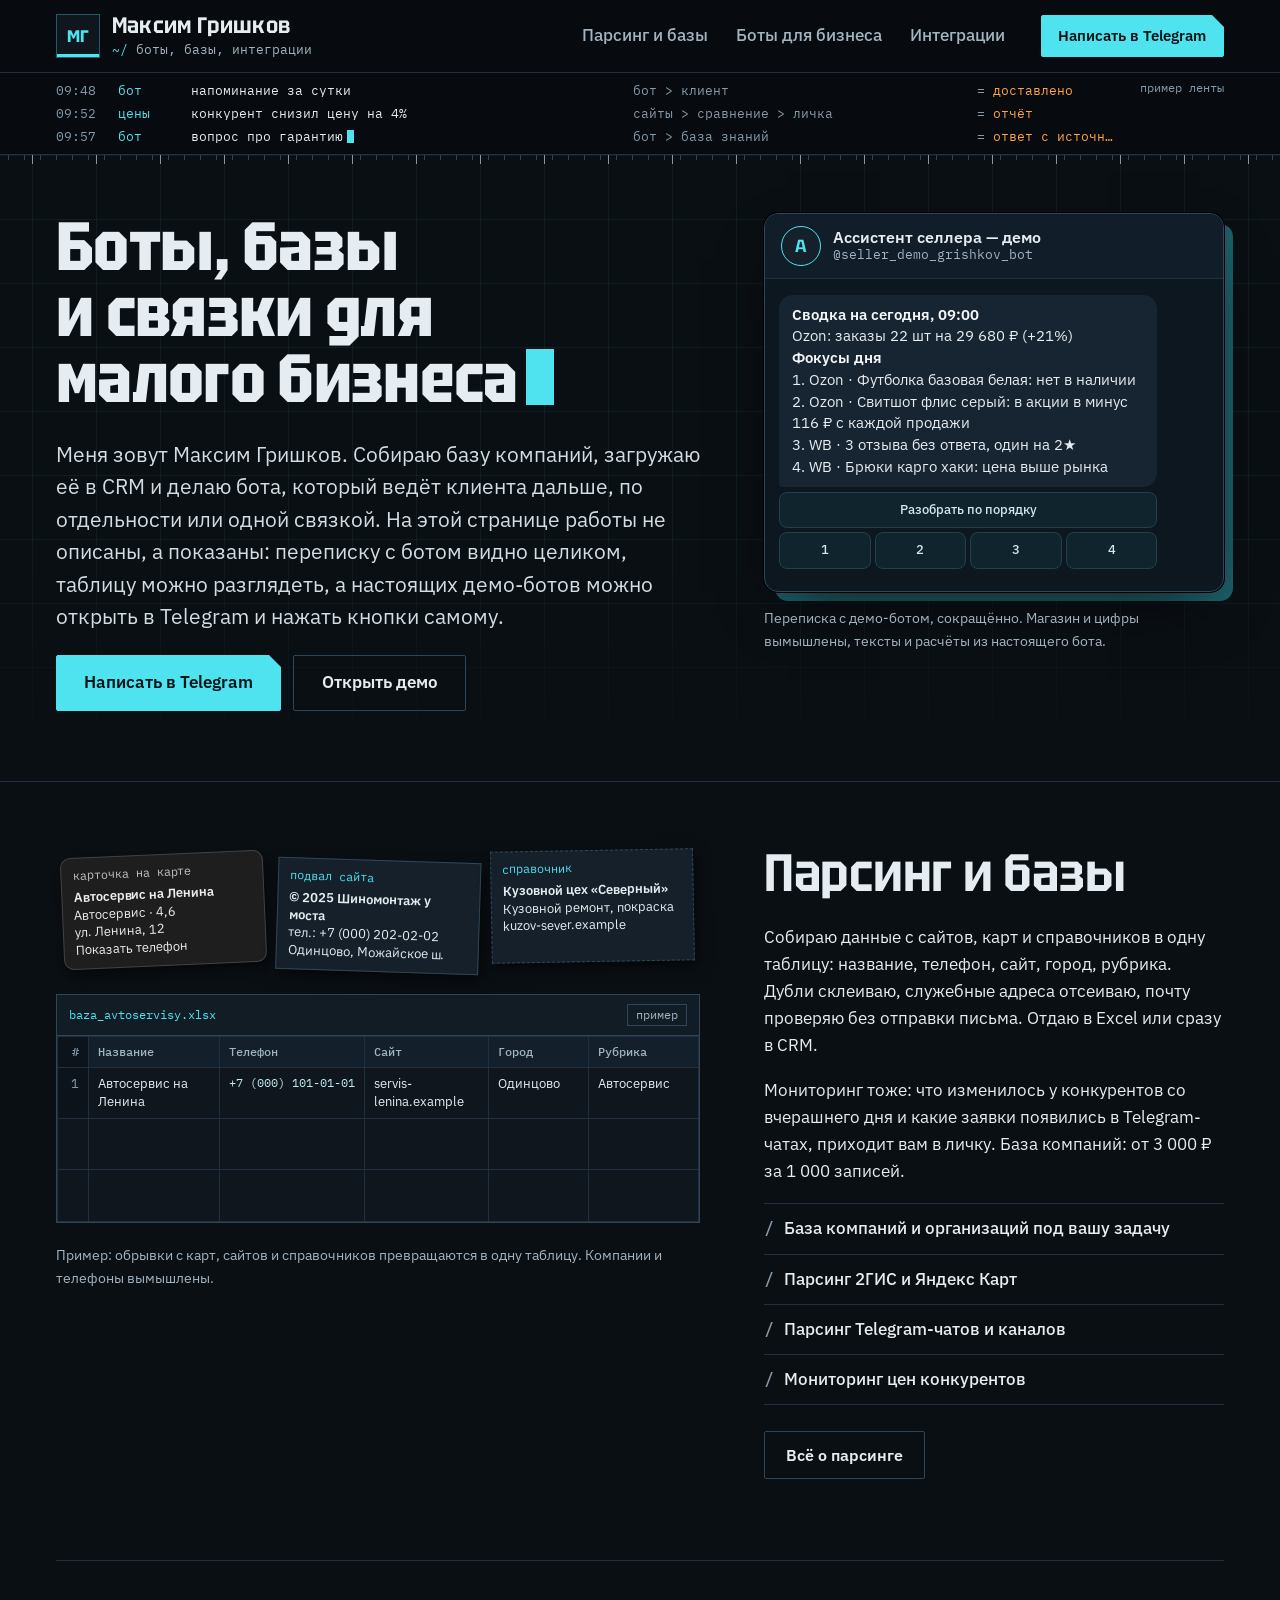
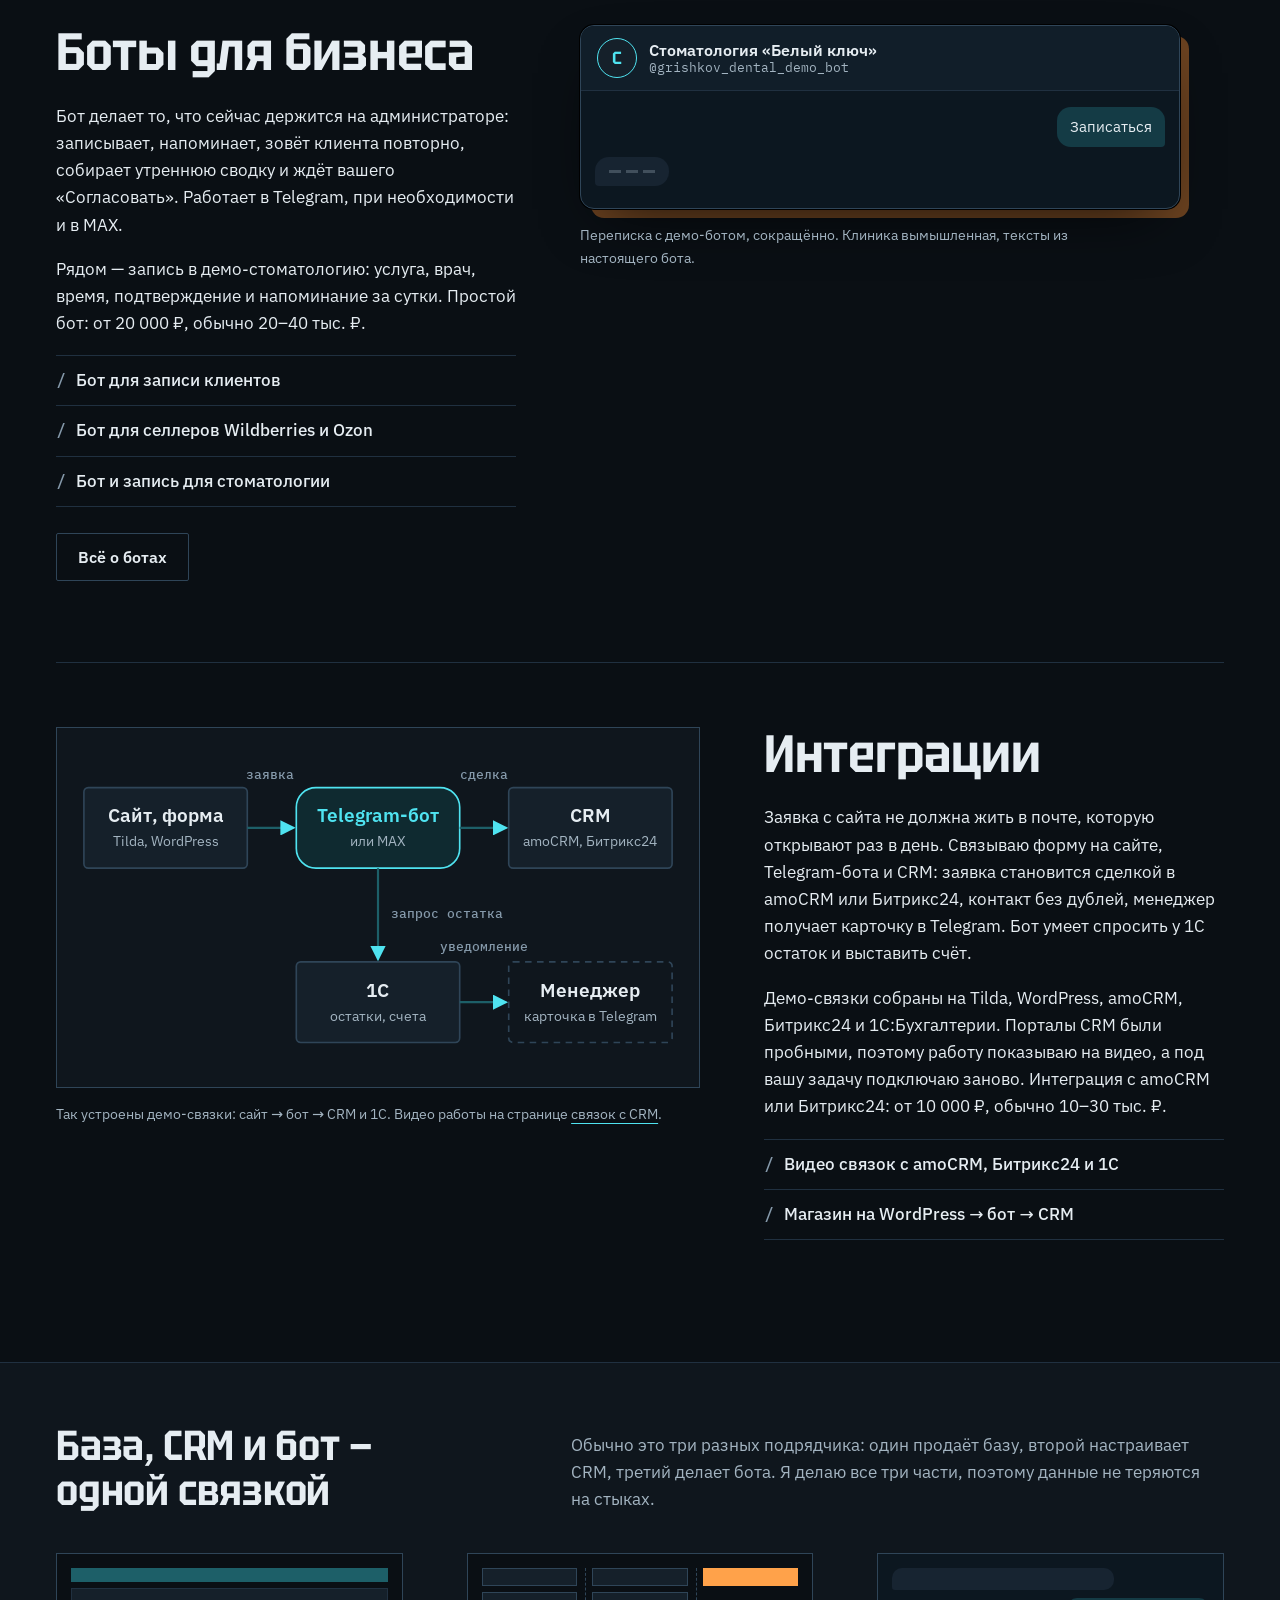
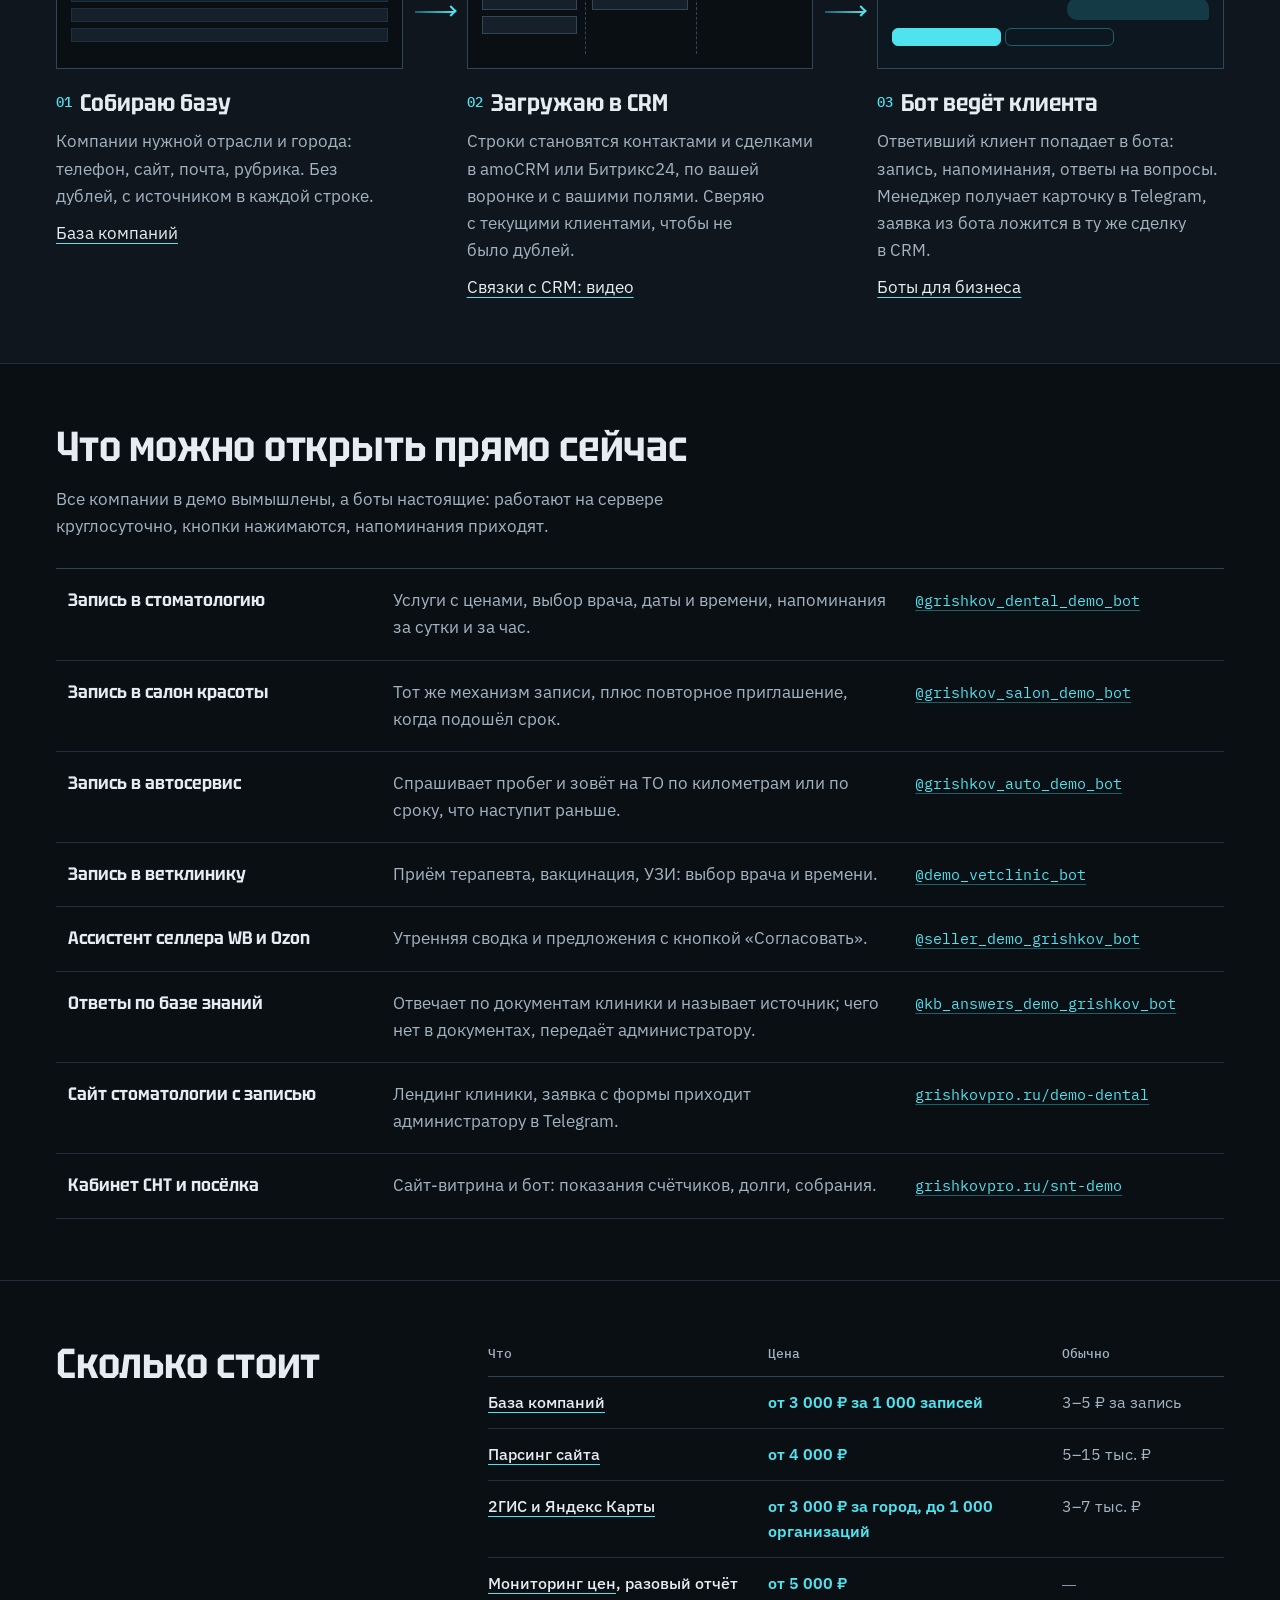
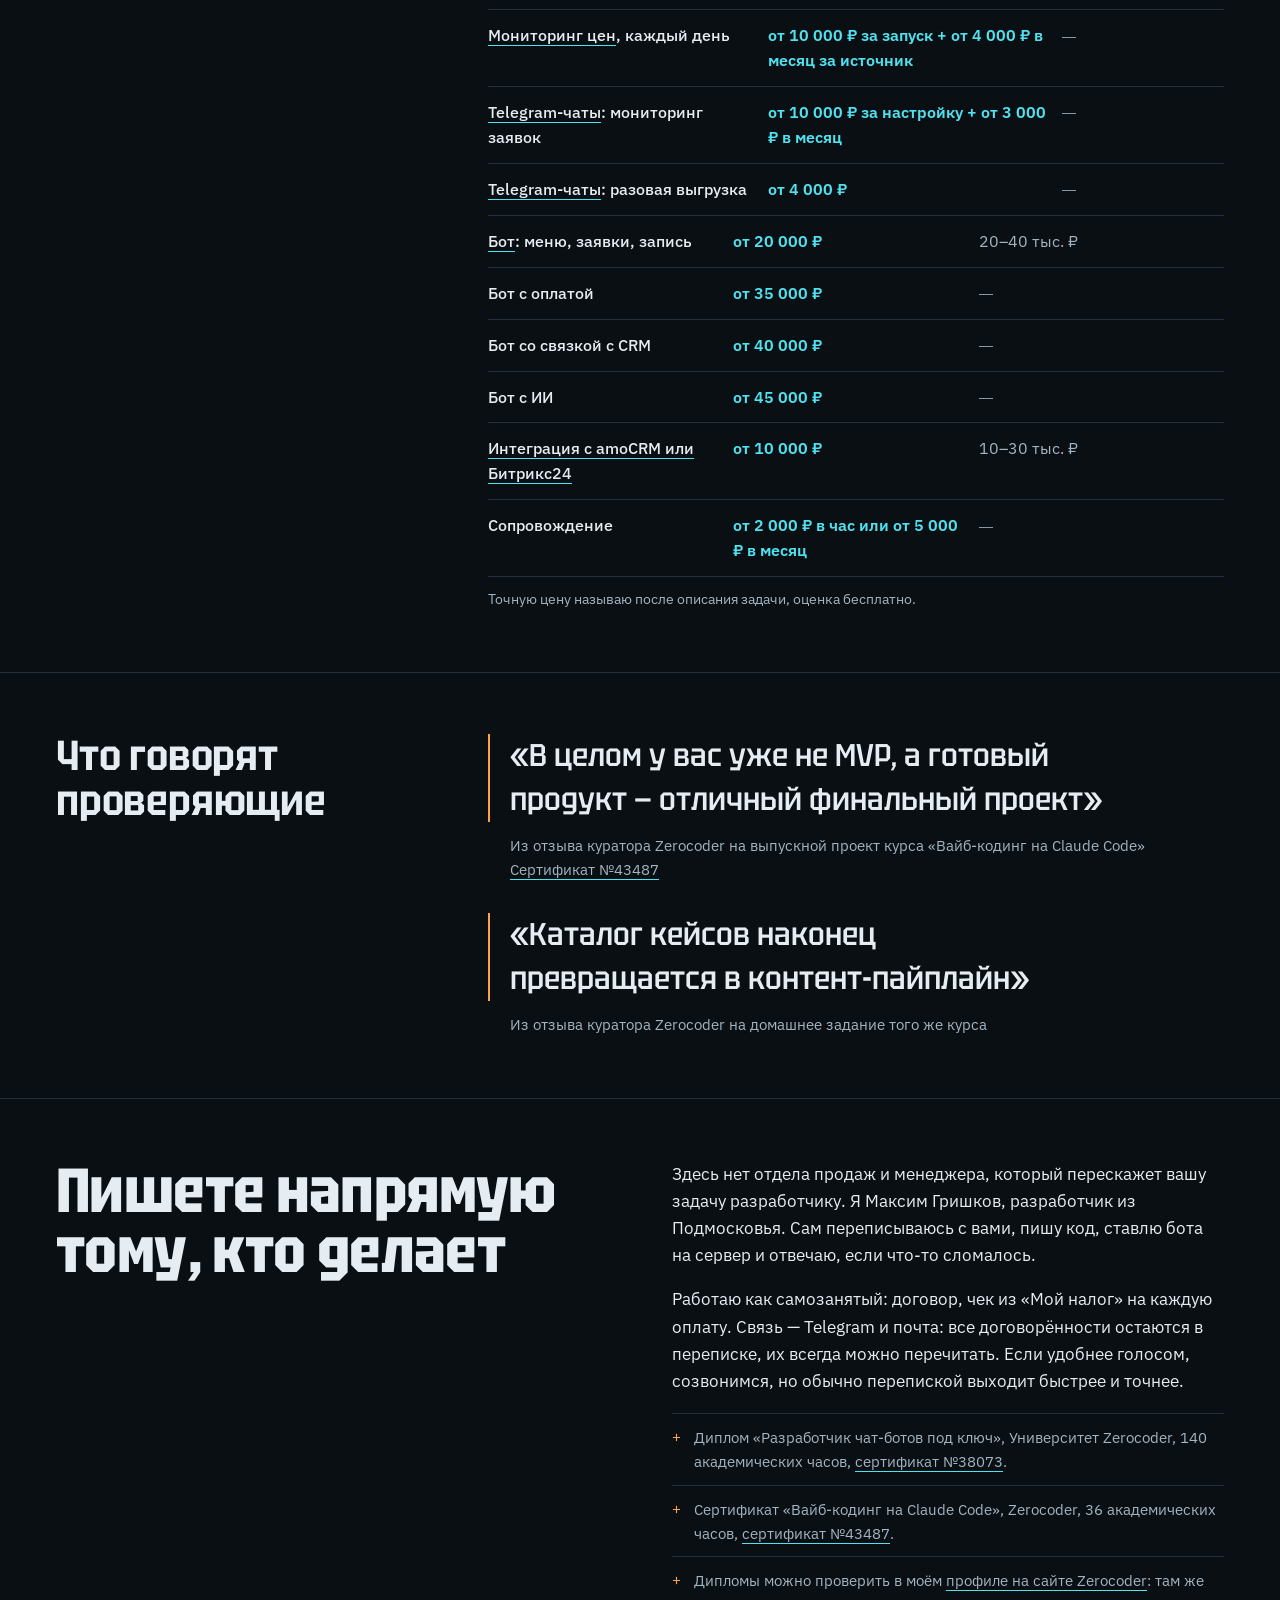
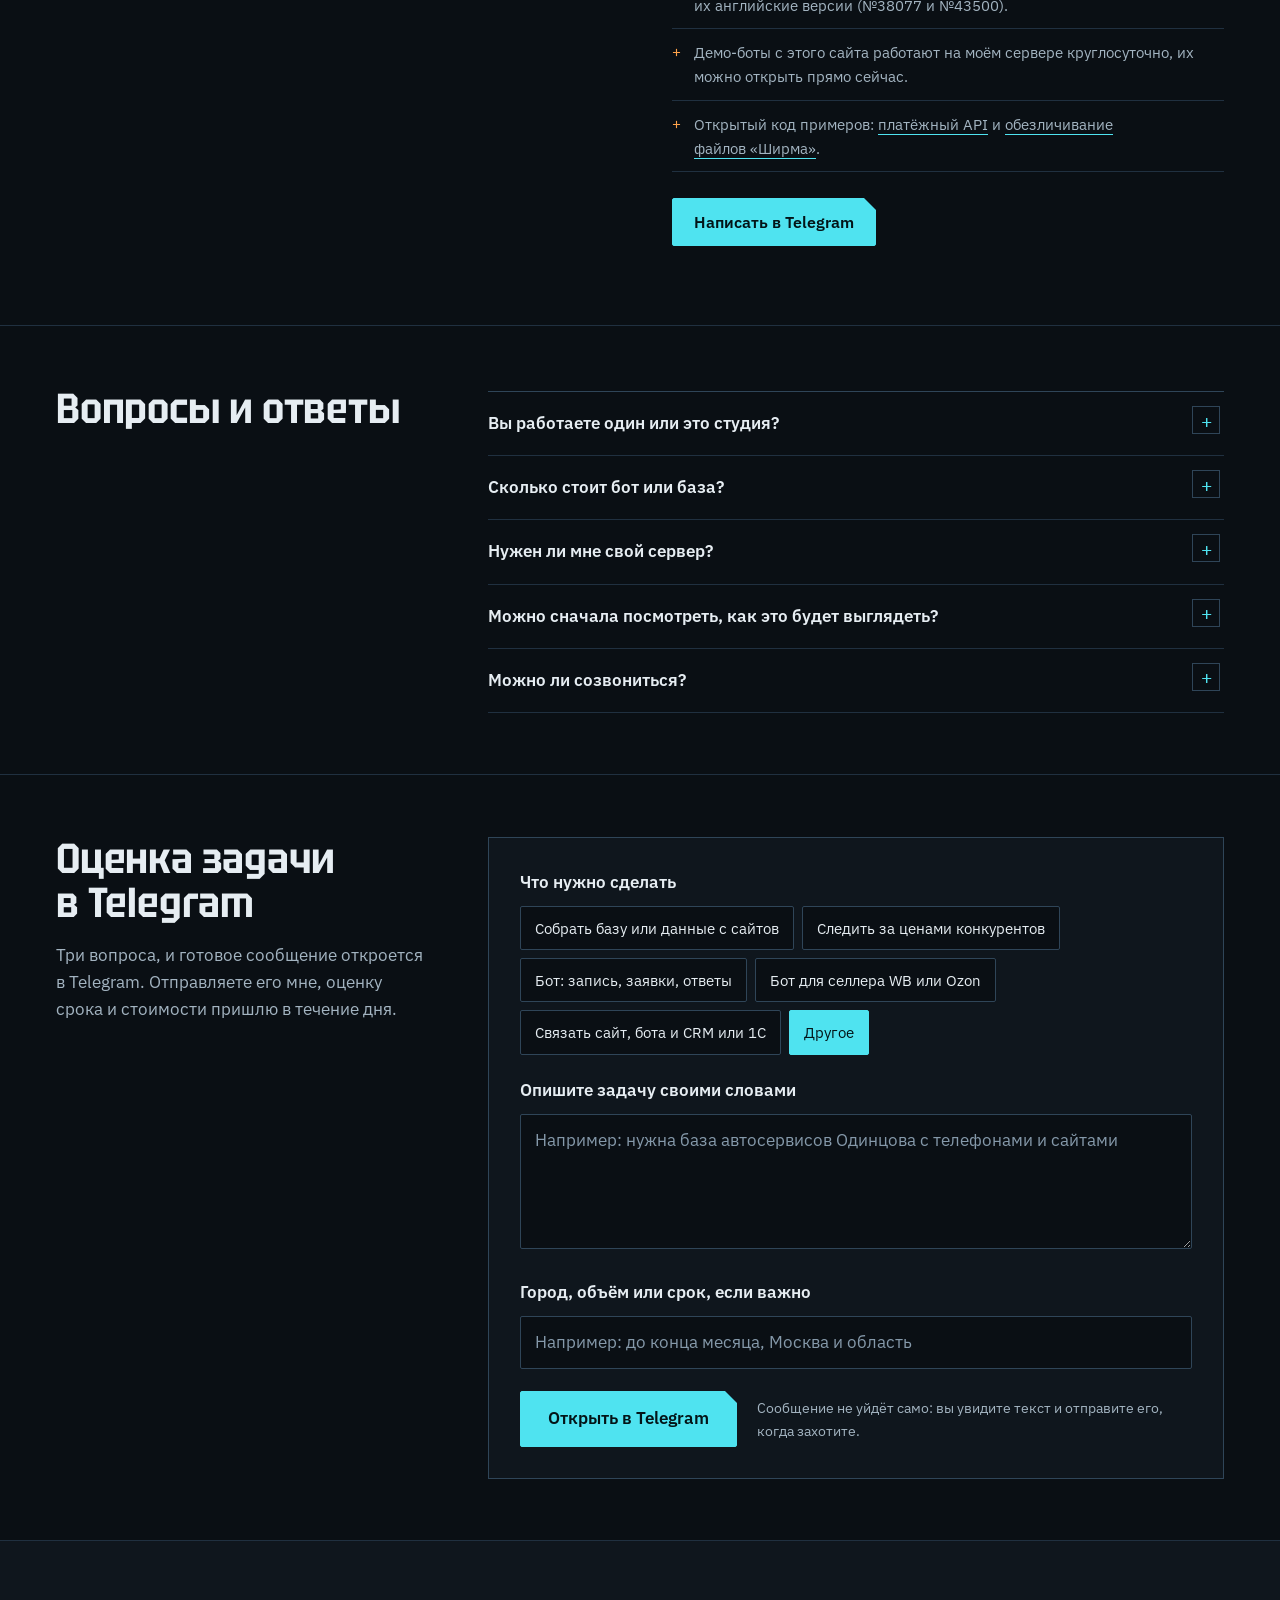
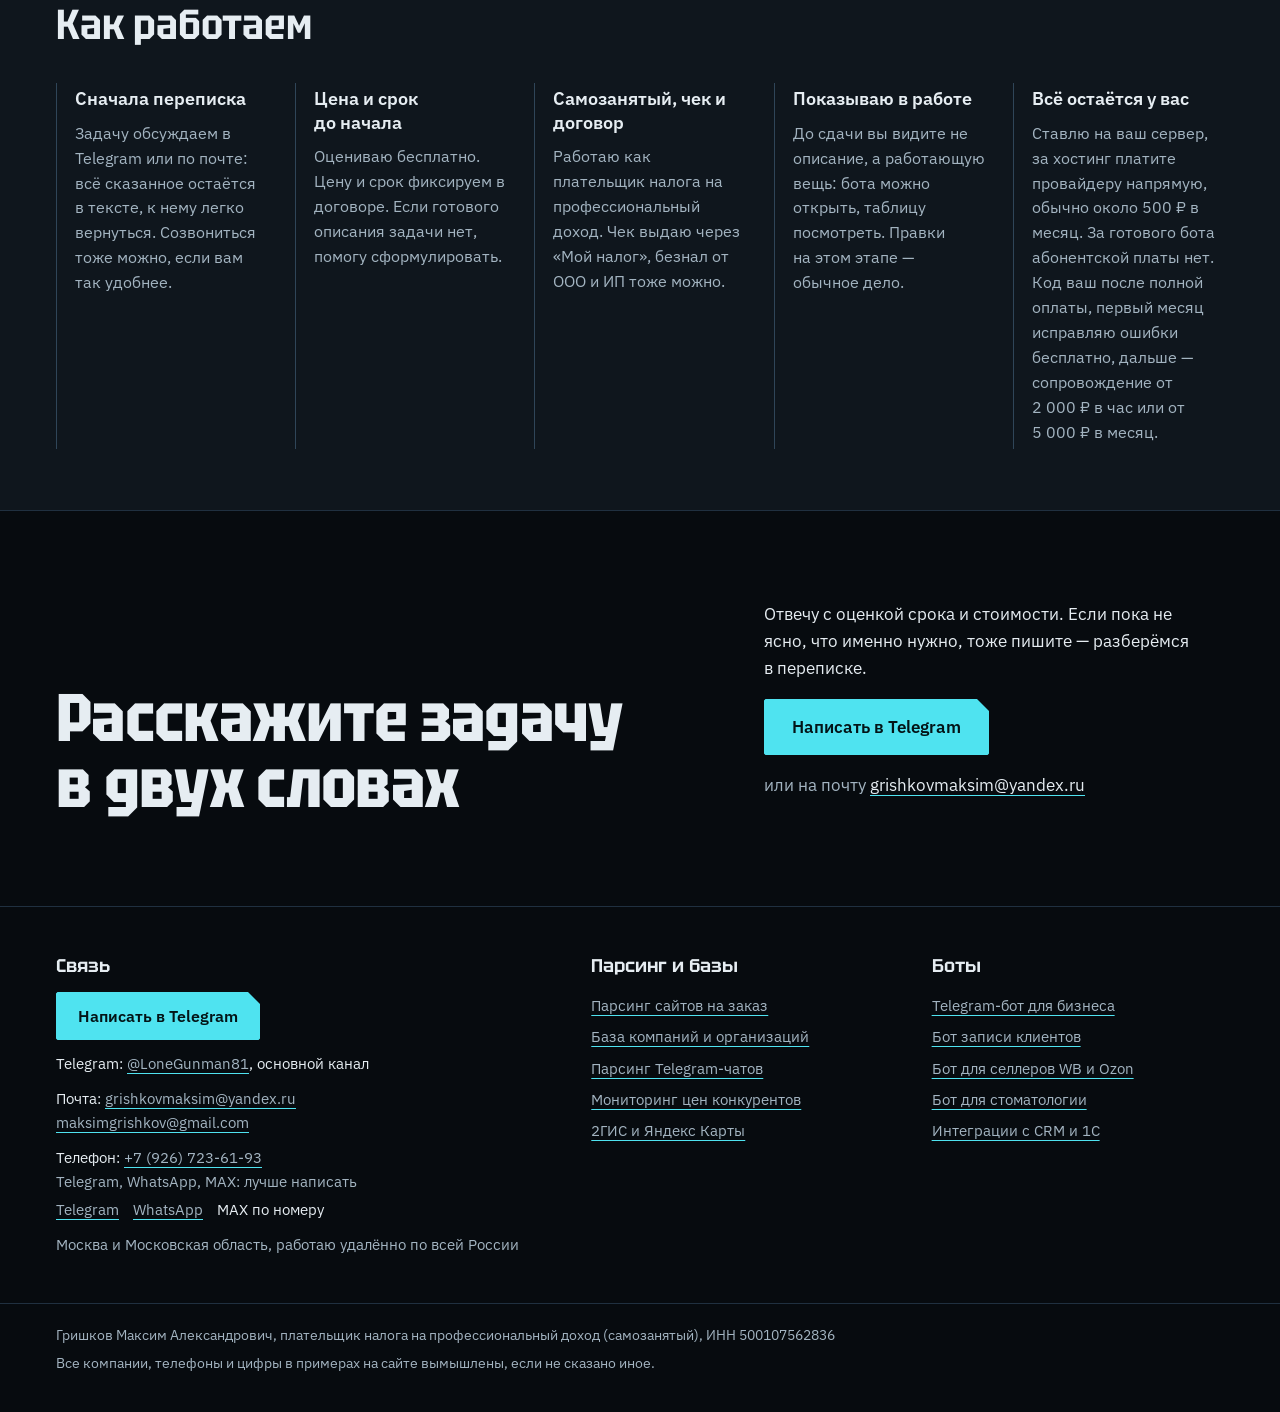
==== commit 83026bdd: "Вычитка: грамматика и пунктуация" ====
--- a/index.html
+++ b/index.html
@@ -19,7 +19,7 @@
 <link rel="preload" href="assets/fonts/tektur-cyr.woff2" as="font" type="font/woff2" crossorigin>
 <link rel="preload" href="assets/fonts/plexsans-cyr.woff2" as="font" type="font/woff2" crossorigin>
 <link rel="stylesheet" href="assets/style.css">
-<script type="application/ld+json">{"@context": "https://schema.org", "@graph": [{"@type": "Person", "@id": "https://grishkovpro.ru/#person", "name": "Гришков Максим Александрович", "jobTitle": "Разработчик Telegram-ботов и интеграций", "url": "https://grishkovpro.ru/", "email": "mailto:grishkovmaksim@yandex.ru", "telephone": "+79267236193", "taxID": "500107562836", "sameAs": ["https://t.me/LoneGunman81"], "address": {"@type": "PostalAddress", "addressLocality": "Москва", "addressCountry": "RU"}}, {"@type": "ProfessionalService", "@id": "https://grishkovpro.ru/#org", "name": "Максим Гришков — боты, базы, интеграции", "url": "https://grishkovpro.ru/", "email": "grishkovmaksim@yandex.ru", "telephone": "+79267236193", "taxID": "500107562836", "founder": {"@id": "https://grishkovpro.ru/#person"}, "areaServed": [{"@type": "City", "name": "Москва"}, {"@type": "AdministrativeArea", "name": "Московская область"}, {"@type": "Country", "name": "Россия"}], "address": {"@type": "PostalAddress", "addressLocality": "Москва", "addressCountry": "RU"}, "description": "Разработчик Telegram-ботов для малого бизнеса: запись клиентов, боты для селлеров WB и Ozon, парсинг сайтов и базы компаний, связка сайта и бота с amoCRM, Битрикс24 и 1С. Живые демо, самозанятый, договор и чек."}, {"@type": "WebSite", "@id": "https://grishkovpro.ru/#site", "url": "https://grishkovpro.ru/", "name": "Максим Гришков", "inLanguage": "ru", "publisher": {"@id": "https://grishkovpro.ru/#person"}}]}</script><script type="application/ld+json">{"@context": "https://schema.org", "@type": "FAQPage", "mainEntity": [{"@type": "Question", "name": "Вы работаете один или это студия?", "acceptedAnswer": {"@type": "Answer", "text": "Один. Я самозанятый разработчик, переписку, код и запуск веду сам. Поэтому задачу не пересказывают по цепочке: вы пишете тому, кто делает."}}, {"@type": "Question", "name": "Сколько стоит бот или база?", "acceptedAnswer": {"@type": "Answer", "text": "Простой бот: от 20 000 ₽, база компаний: от 3 000 ₽ за 1 000 записей; остальные цены в таблице «Сколько стоит» выше. Точную цену называю после описания задачи, оценка бесплатно."}}, {"@type": "Question", "name": "Нужен ли мне свой сервер?", "acceptedAnswer": {"@type": "Answer", "text": "Для бота да, это недорогой виртуальный сервер, обычно около 500 ₽ в месяц, оплачиваете провайдеру напрямую. Если сервера нет, подскажу, какой взять, и настрою. Для разовой выгрузки базы сервер не нужен."}}, {"@type": "Question", "name": "Можно сначала посмотреть, как это будет выглядеть?", "acceptedAnswer": {"@type": "Answer", "text": "Да. Готовые демо в списке выше, их можно открыть прямо сейчас. Ваш бот до сдачи тоже работает в Telegram: вы нажимаете кнопки сами, а не читаете описание."}}, {"@type": "Question", "name": "Можно ли созвониться?", "acceptedAnswer": {"@type": "Answer", "text": "Можно, если вам так удобнее. Но основную работу веду перепиской в Telegram или по почте: так ничего не теряется: договорённости остаются в тексте, к ним легко вернуться, и отвечаю я обычно быстрее, чем получается договориться о времени звонка."}}]}</script>
+<script type="application/ld+json">{"@context": "https://schema.org", "@graph": [{"@type": "Person", "@id": "https://grishkovpro.ru/#person", "name": "Гришков Максим Александрович", "jobTitle": "Разработчик Telegram-ботов и интеграций", "url": "https://grishkovpro.ru/", "email": "mailto:grishkovmaksim@yandex.ru", "telephone": "+79267236193", "taxID": "500107562836", "sameAs": ["https://t.me/LoneGunman81"], "address": {"@type": "PostalAddress", "addressLocality": "Москва", "addressCountry": "RU"}}, {"@type": "ProfessionalService", "@id": "https://grishkovpro.ru/#org", "name": "Максим Гришков — боты, базы, интеграции", "url": "https://grishkovpro.ru/", "email": "grishkovmaksim@yandex.ru", "telephone": "+79267236193", "taxID": "500107562836", "founder": {"@id": "https://grishkovpro.ru/#person"}, "areaServed": [{"@type": "City", "name": "Москва"}, {"@type": "AdministrativeArea", "name": "Московская область"}, {"@type": "Country", "name": "Россия"}], "address": {"@type": "PostalAddress", "addressLocality": "Москва", "addressCountry": "RU"}, "description": "Разработчик Telegram-ботов для малого бизнеса: запись клиентов, боты для селлеров WB и Ozon, парсинг сайтов и базы компаний, связка сайта и бота с amoCRM, Битрикс24 и 1С. Живые демо, самозанятый, договор и чек."}, {"@type": "WebSite", "@id": "https://grishkovpro.ru/#site", "url": "https://grishkovpro.ru/", "name": "Максим Гришков", "inLanguage": "ru", "publisher": {"@id": "https://grishkovpro.ru/#person"}}]}</script><script type="application/ld+json">{"@context": "https://schema.org", "@type": "FAQPage", "mainEntity": [{"@type": "Question", "name": "Вы работаете один или это студия?", "acceptedAnswer": {"@type": "Answer", "text": "Один. Я самозанятый разработчик, переписку, код и запуск веду сам. Поэтому задачу не пересказывают по цепочке: вы пишете тому, кто делает."}}, {"@type": "Question", "name": "Сколько стоит бот или база?", "acceptedAnswer": {"@type": "Answer", "text": "Простой бот: от 20 000 ₽, база компаний: от 3 000 ₽ за 1 000 записей; остальные цены в таблице «Сколько стоит» выше. Точную цену называю после описания задачи, оценка бесплатно."}}, {"@type": "Question", "name": "Нужен ли мне свой сервер?", "acceptedAnswer": {"@type": "Answer", "text": "Для бота — да: это недорогой виртуальный сервер, обычно около 500 ₽ в месяц, оплачиваете провайдеру напрямую. Если сервера нет, подскажу, какой взять, и настрою. Для разовой выгрузки базы сервер не нужен."}}, {"@type": "Question", "name": "Можно сначала посмотреть, как это будет выглядеть?", "acceptedAnswer": {"@type": "Answer", "text": "Да. Готовые демо в списке выше, их можно открыть прямо сейчас. Ваш бот до сдачи тоже работает в Telegram: вы нажимаете кнопки сами, а не читаете описание."}}, {"@type": "Question", "name": "Можно ли созвониться?", "acceptedAnswer": {"@type": "Answer", "text": "Можно, если вам так удобнее. Но основную работу веду перепиской в Telegram или по почте. Так ничего не теряется: договорённости остаются в тексте, к ним легко вернуться, и отвечаю я обычно быстрее, чем получается договориться о времени звонка."}}]}</script>
 </head>
 <body class="s-home">
 <a class="skip" href="#main">К содержанию</a>
@@ -83,7 +83,7 @@
   <div class="stand-text">
     <h2 class="h2">Боты для бизнеса</h2>
     <p>Бот делает то, что сейчас держится на администраторе: записывает, напоминает, зовёт клиента повторно, собирает утреннюю сводку и ждёт вашего «Согласовать». Работает в Telegram, при необходимости и в MAX.</p>
-<p>Рядом запись в демо-стоматологию: услуга, врач, время, подтверждение и напоминание за сутки. Простой бот: от 20 000 ₽, обычно 20–40 тыс. ₽.</p>
+<p>Рядом — запись в демо-стоматологию: услуга, врач, время, подтверждение и напоминание за сутки. Простой бот: от 20 000 ₽, обычно 20–40 тыс. ₽.</p>
     <ul class="stand-links"><li><a href="boty/zapis-klientov">Бот для записи клиентов</a></li><li><a href="boty/marketplace">Бот для селлеров Wildberries и Ozon</a></li><li><a href="boty/stomatologiya">Бот и запись для стоматологии</a></li></ul>
     <p><a class="btn btn-line" href="boty/">Всё о ботах</a></p>
   </div>
@@ -140,14 +140,14 @@
       <a href="boty/">Боты для бизнеса</a>
     </li></ol>
   </div>
-</section><section class="sec demo" id="demo"><div class="wrap"><h2 class="h2">Что можно открыть прямо сейчас</h2><p class="lead-s">Все компании в демо вымышлены, а боты настоящие: работают на сервере круглосуточно, кнопки нажимаются, напоминания приходят.</p><ul class="demo-list"><li><a class="demo-row" href="https://t.me/grishkov_dental_demo_bot" rel="noopener" target="_blank"><span class="demo-n">Запись в стоматологию</span><span class="demo-d">Услуги с ценами, выбор врача, даты и времени, напоминания за сутки и за час.</span><span class="demo-h mono">@grishkov_dental_demo_bot</span></a></li><li><a class="demo-row" href="https://t.me/grishkov_salon_demo_bot" rel="noopener" target="_blank"><span class="demo-n">Запись в салон красоты</span><span class="demo-d">Тот же механизм записи, плюс повторное приглашение, когда подошёл срок.</span><span class="demo-h mono">@grishkov_salon_demo_bot</span></a></li><li><a class="demo-row" href="https://t.me/grishkov_auto_demo_bot" rel="noopener" target="_blank"><span class="demo-n">Запись в автосервис</span><span class="demo-d">Спрашивает пробег и зовёт на ТО по километрам или по сроку, что наступит раньше.</span><span class="demo-h mono">@grishkov_auto_demo_bot</span></a></li><li><a class="demo-row" href="https://t.me/demo_vetclinic_bot" rel="noopener" target="_blank"><span class="demo-n">Запись в ветклинику</span><span class="demo-d">Приём терапевта, вакцинация, УЗИ: выбор врача и времени.</span><span class="demo-h mono">@demo_vetclinic_bot</span></a></li><li><a class="demo-row" href="https://t.me/seller_demo_grishkov_bot" rel="noopener" target="_blank"><span class="demo-n">Ассистент селлера WB и Ozon</span><span class="demo-d">Утренняя сводка и предложения с кнопкой «Согласовать».</span><span class="demo-h mono">@seller_demo_grishkov_bot</span></a></li><li><a class="demo-row" href="https://t.me/kb_answers_demo_grishkov_bot" rel="noopener" target="_blank"><span class="demo-n">Ответы по базе знаний</span><span class="demo-d">Отвечает по документам клиники и называет источник, чего нет в документах, передаёт администратору.</span><span class="demo-h mono">@kb_answers_demo_grishkov_bot</span></a></li><li><a class="demo-row" href="https://grishkovpro.ru/demo-dental/" rel="noopener" target="_blank"><span class="demo-n">Сайт стоматологии с записью</span><span class="demo-d">Лендинг клиники, заявка с формы приходит администратору в Telegram.</span><span class="demo-h mono">grishkovpro.ru/demo-dental</span></a></li><li><a class="demo-row" href="https://grishkovpro.ru/snt-demo/" rel="noopener" target="_blank"><span class="demo-n">Кабинет СНТ и посёлка</span><span class="demo-d">Сайт-витрина и бот: показания счётчиков, долги, собрания.</span><span class="demo-h mono">grishkovpro.ru/snt-demo</span></a></li></ul></div></section><section class="sec prices" id="ceny"><div class="wrap split"><h2 class="h2">Сколько стоит</h2><div><div class="price-scroll"><table class="price-t"><thead><tr><th scope="col">Что</th><th scope="col">Цена</th><th scope="col">Обычно</th></tr></thead><tbody><tr><th scope="row"><a href="parsing/baza-kompaniy/">База компаний</a></th><td>от 3 000 ₽ за 1 000 записей</td><td>3–5 ₽ за запись</td></tr><tr><th scope="row"><a href="parsing/">Парсинг сайта</a></th><td>от 4 000 ₽</td><td>5–15 тыс. ₽</td></tr><tr><th scope="row"><a href="parsing/karty/">2ГИС и Яндекс Карты</a></th><td>от 3 000 ₽ за город, до 1 000 организаций</td><td>3–7 тыс. ₽</td></tr><tr><th scope="row"><a href="parsing/monitoring-cen/">Мониторинг цен</a>, разовый отчёт</th><td>от 5 000 ₽</td><td class="nil"><span class="vh">нет</span></td></tr><tr><th scope="row"><a href="parsing/monitoring-cen/">Мониторинг цен</a>, каждый день</th><td>от 10 000 ₽ за запуск + от 4 000 ₽ в месяц за источник</td><td class="nil"><span class="vh">нет</span></td></tr><tr><th scope="row"><a href="parsing/telegram/">Telegram-чаты</a>: мониторинг заявок</th><td>от 10 000 ₽ за настройку + от 3 000 ₽ в месяц</td><td class="nil"><span class="vh">нет</span></td></tr><tr><th scope="row"><a href="parsing/telegram/">Telegram-чаты</a>: разовая выгрузка</th><td>от 4 000 ₽</td><td class="nil"><span class="vh">нет</span></td></tr></tbody></table><table class="price-t price-t2"><thead><tr><th scope="col">Что</th><th scope="col">Цена</th><th scope="col">Обычно</th></tr></thead><tbody><tr><th scope="row"><a href="boty/">Бот</a>: меню, заявки, запись</th><td>от 20 000 ₽</td><td>20–40 тыс. ₽</td></tr><tr><th scope="row">Бот с оплатой</th><td>от 35 000 ₽</td><td class="nil"><span class="vh">нет</span></td></tr><tr><th scope="row">Бот со связкой с CRM</th><td>от 40 000 ₽</td><td class="nil"><span class="vh">нет</span></td></tr><tr><th scope="row">Бот с ИИ</th><td>от 45 000 ₽</td><td class="nil"><span class="vh">нет</span></td></tr><tr><th scope="row"><a href="#integracii">Интеграция с amoCRM или Битрикс24</a></th><td>от 10 000 ₽</td><td>10–30 тыс. ₽</td></tr><tr><th scope="row">Сопровождение</th><td>от 2 000 ₽ в час или от 5 000 ₽ в месяц</td><td class="nil"><span class="vh">нет</span></td></tr></tbody></table></div><p class="price-foot">Точную цену называю после описания задачи, оценка бесплатно.</p></div></div></section><section class="sec voices" aria-labelledby="vq-h"><div class="wrap split"><h2 id="vq-h" class="h2">Что говорят проверяющие</h2><ul class="vq-list"><li><blockquote><p>«В целом у вас уже не MVP, а готовый продукт — отличный финальный проект»</p></blockquote><p class="vq-src">Из отзыва куратора Zerocoder на выпускной проект курса «Вайб-кодинг на Claude Code»<br><span class="muted"><a href="files/sertifikat_43487.jpg">Сертификат №43487</a></span></p></li><li><blockquote><p>«Каталог кейсов наконец превращается в контент-пайплайн»</p></blockquote><p class="vq-src">Из отзыва куратора Zerocoder на домашнее задание того же курса</p></li></ul></div></section><section class="sec face" aria-labelledby="face-h">
+</section><section class="sec demo" id="demo"><div class="wrap"><h2 class="h2">Что можно открыть прямо сейчас</h2><p class="lead-s">Все компании в демо вымышлены, а боты настоящие: работают на сервере круглосуточно, кнопки нажимаются, напоминания приходят.</p><ul class="demo-list"><li><a class="demo-row" href="https://t.me/grishkov_dental_demo_bot" rel="noopener" target="_blank"><span class="demo-n">Запись в стоматологию</span><span class="demo-d">Услуги с ценами, выбор врача, даты и времени, напоминания за сутки и за час.</span><span class="demo-h mono">@grishkov_dental_demo_bot</span></a></li><li><a class="demo-row" href="https://t.me/grishkov_salon_demo_bot" rel="noopener" target="_blank"><span class="demo-n">Запись в салон красоты</span><span class="demo-d">Тот же механизм записи, плюс повторное приглашение, когда подошёл срок.</span><span class="demo-h mono">@grishkov_salon_demo_bot</span></a></li><li><a class="demo-row" href="https://t.me/grishkov_auto_demo_bot" rel="noopener" target="_blank"><span class="demo-n">Запись в автосервис</span><span class="demo-d">Спрашивает пробег и зовёт на ТО по километрам или по сроку, что наступит раньше.</span><span class="demo-h mono">@grishkov_auto_demo_bot</span></a></li><li><a class="demo-row" href="https://t.me/demo_vetclinic_bot" rel="noopener" target="_blank"><span class="demo-n">Запись в ветклинику</span><span class="demo-d">Приём терапевта, вакцинация, УЗИ: выбор врача и времени.</span><span class="demo-h mono">@demo_vetclinic_bot</span></a></li><li><a class="demo-row" href="https://t.me/seller_demo_grishkov_bot" rel="noopener" target="_blank"><span class="demo-n">Ассистент селлера WB и Ozon</span><span class="demo-d">Утренняя сводка и предложения с кнопкой «Согласовать».</span><span class="demo-h mono">@seller_demo_grishkov_bot</span></a></li><li><a class="demo-row" href="https://t.me/kb_answers_demo_grishkov_bot" rel="noopener" target="_blank"><span class="demo-n">Ответы по базе знаний</span><span class="demo-d">Отвечает по документам клиники и называет источник; чего нет в документах, передаёт администратору.</span><span class="demo-h mono">@kb_answers_demo_grishkov_bot</span></a></li><li><a class="demo-row" href="https://grishkovpro.ru/demo-dental/" rel="noopener" target="_blank"><span class="demo-n">Сайт стоматологии с записью</span><span class="demo-d">Лендинг клиники, заявка с формы приходит администратору в Telegram.</span><span class="demo-h mono">grishkovpro.ru/demo-dental</span></a></li><li><a class="demo-row" href="https://grishkovpro.ru/snt-demo/" rel="noopener" target="_blank"><span class="demo-n">Кабинет СНТ и посёлка</span><span class="demo-d">Сайт-витрина и бот: показания счётчиков, долги, собрания.</span><span class="demo-h mono">grishkovpro.ru/snt-demo</span></a></li></ul></div></section><section class="sec prices" id="ceny"><div class="wrap split"><h2 class="h2">Сколько стоит</h2><div><div class="price-scroll"><table class="price-t"><thead><tr><th scope="col">Что</th><th scope="col">Цена</th><th scope="col">Обычно</th></tr></thead><tbody><tr><th scope="row"><a href="parsing/baza-kompaniy/">База компаний</a></th><td>от 3 000 ₽ за 1 000 записей</td><td>3–5 ₽ за запись</td></tr><tr><th scope="row"><a href="parsing/">Парсинг сайта</a></th><td>от 4 000 ₽</td><td>5–15 тыс. ₽</td></tr><tr><th scope="row"><a href="parsing/karty/">2ГИС и Яндекс Карты</a></th><td>от 3 000 ₽ за город, до 1 000 организаций</td><td>3–7 тыс. ₽</td></tr><tr><th scope="row"><a href="parsing/monitoring-cen/">Мониторинг цен</a>, разовый отчёт</th><td>от 5 000 ₽</td><td class="nil"><span class="vh">нет</span></td></tr><tr><th scope="row"><a href="parsing/monitoring-cen/">Мониторинг цен</a>, каждый день</th><td>от 10 000 ₽ за запуск + от 4 000 ₽ в месяц за источник</td><td class="nil"><span class="vh">нет</span></td></tr><tr><th scope="row"><a href="parsing/telegram/">Telegram-чаты</a>: мониторинг заявок</th><td>от 10 000 ₽ за настройку + от 3 000 ₽ в месяц</td><td class="nil"><span class="vh">нет</span></td></tr><tr><th scope="row"><a href="parsing/telegram/">Telegram-чаты</a>: разовая выгрузка</th><td>от 4 000 ₽</td><td class="nil"><span class="vh">нет</span></td></tr></tbody></table><table class="price-t price-t2"><thead><tr><th scope="col">Что</th><th scope="col">Цена</th><th scope="col">Обычно</th></tr></thead><tbody><tr><th scope="row"><a href="boty/">Бот</a>: меню, заявки, запись</th><td>от 20 000 ₽</td><td>20–40 тыс. ₽</td></tr><tr><th scope="row">Бот с оплатой</th><td>от 35 000 ₽</td><td class="nil"><span class="vh">нет</span></td></tr><tr><th scope="row">Бот со связкой с CRM</th><td>от 40 000 ₽</td><td class="nil"><span class="vh">нет</span></td></tr><tr><th scope="row">Бот с ИИ</th><td>от 45 000 ₽</td><td class="nil"><span class="vh">нет</span></td></tr><tr><th scope="row"><a href="#integracii">Интеграция с amoCRM или Битрикс24</a></th><td>от 10 000 ₽</td><td>10–30 тыс. ₽</td></tr><tr><th scope="row">Сопровождение</th><td>от 2 000 ₽ в час или от 5 000 ₽ в месяц</td><td class="nil"><span class="vh">нет</span></td></tr></tbody></table></div><p class="price-foot">Точную цену называю после описания задачи, оценка бесплатно.</p></div></div></section><section class="sec voices" aria-labelledby="vq-h"><div class="wrap split"><h2 id="vq-h" class="h2">Что говорят проверяющие</h2><ul class="vq-list"><li><blockquote><p>«В целом у вас уже не MVP, а готовый продукт — отличный финальный проект»</p></blockquote><p class="vq-src">Из отзыва куратора Zerocoder на выпускной проект курса «Вайб-кодинг на Claude Code»<br><span class="muted"><a href="files/sertifikat_43487.jpg">Сертификат №43487</a></span></p></li><li><blockquote><p>«Каталог кейсов наконец превращается в контент-пайплайн»</p></blockquote><p class="vq-src">Из отзыва куратора Zerocoder на домашнее задание того же курса</p></li></ul></div></section><section class="sec face" aria-labelledby="face-h">
   <div class="wrap face-in">
     <h2 id="face-h" class="face-h">Пишете напрямую тому, кто делает</h2>
     <div class="face-text"><p>Здесь нет отдела продаж и менеджера, который перескажет вашу задачу разработчику. Я Максим Гришков, разработчик из Подмосковья. Сам переписываюсь с вами, пишу код, ставлю бота на сервер и отвечаю, если что-то сломалось.</p>
-<p>Работаю как самозанятый: договор, чек из «Мой налог» на каждую оплату. Связь: Telegram и почта, все договорённости остаются в переписке, их всегда можно перечитать. Если удобнее голосом, созвонимся, но обычно перепиской выходит быстрее и точнее.</p><ul class="face-facts"><li>Диплом «Разработчик чат-ботов под ключ», Университет Zerocoder, 140 академических часов, <a href="files/sertifikat_38073.jpg">сертификат №38073</a>.</li><li>Сертификат «Вайб-кодинг на Claude Code», Zerocoder, 36 академических часов, <a href="files/sertifikat_43487.jpg">сертификат №43487</a>.</li><li>Дипломы можно проверить в моём <a href="https://university.zerocoder.ru/pl/474025915" rel="noopener" target="_blank">профиле на сайте Zerocoder</a>: там же их английские версии (№38077 и №43500).</li><li>Демо-боты из этого сайта работают на моём сервере круглосуточно, их можно открыть прямо сейчас.</li><li>Открытый код примеров: <a href="https://github.com/maksimgrishkov-sudo/payments-api" rel="noopener" target="_blank">платёжный API</a> и <a href="https://github.com/maksimgrishkov-sudo/anonymizer" rel="noopener" target="_blank">обезличивание файлов «Ширма»</a>.</li></ul>
+<p>Работаю как самозанятый: договор, чек из «Мой налог» на каждую оплату. Связь — Telegram и почта: все договорённости остаются в переписке, их всегда можно перечитать. Если удобнее голосом, созвонимся, но обычно перепиской выходит быстрее и точнее.</p><ul class="face-facts"><li>Диплом «Разработчик чат-ботов под ключ», Университет Zerocoder, 140 академических часов, <a href="files/sertifikat_38073.jpg">сертификат №38073</a>.</li><li>Сертификат «Вайб-кодинг на Claude Code», Zerocoder, 36 академических часов, <a href="files/sertifikat_43487.jpg">сертификат №43487</a>.</li><li>Дипломы можно проверить в моём <a href="https://university.zerocoder.ru/pl/474025915" rel="noopener" target="_blank">профиле на сайте Zerocoder</a>: там же их английские версии (№38077 и №43500).</li><li>Демо-боты с этого сайта работают на моём сервере круглосуточно, их можно открыть прямо сейчас.</li><li>Открытый код примеров: <a href="https://github.com/maksimgrishkov-sudo/payments-api" rel="noopener" target="_blank">платёжный API</a> и <a href="https://github.com/maksimgrishkov-sudo/anonymizer" rel="noopener" target="_blank">обезличивание файлов «Ширма»</a>.</li></ul>
       <p><a class="btn btn-tg" href="https://t.me/LoneGunman81" rel="noopener" target="_blank">Написать в Telegram</a></p></div>
   </div>
-</section><section class="sec faq" aria-labelledby="faq-h"><div class="wrap split"><h2 id="faq-h" class="h2">Вопросы и ответы</h2><div class="faq-list"><details><summary>Вы работаете один или это студия?</summary><div class="faq-a"><p>Один. Я самозанятый разработчик, переписку, код и запуск веду сам. Поэтому задачу не пересказывают по цепочке: вы пишете тому, кто делает.</p></div></details><details><summary>Сколько стоит бот или база?</summary><div class="faq-a"><p>Простой бот: от 20 000 ₽, база компаний: от 3 000 ₽ за 1 000 записей; остальные цены в таблице «Сколько стоит» выше. Точную цену называю после описания задачи, оценка бесплатно.</p></div></details><details><summary>Нужен ли мне свой сервер?</summary><div class="faq-a"><p>Для бота да, это недорогой виртуальный сервер, обычно около 500 ₽ в месяц, оплачиваете провайдеру напрямую. Если сервера нет, подскажу, какой взять, и настрою. Для разовой выгрузки базы сервер не нужен.</p></div></details><details><summary>Можно сначала посмотреть, как это будет выглядеть?</summary><div class="faq-a"><p>Да. Готовые демо в списке выше, их можно открыть прямо сейчас. Ваш бот до сдачи тоже работает в Telegram: вы нажимаете кнопки сами, а не читаете описание.</p></div></details><details><summary>Можно ли созвониться?</summary><div class="faq-a"><p>Можно, если вам так удобнее. Но основную работу веду перепиской в Telegram или по почте: так ничего не теряется: договорённости остаются в тексте, к ним легко вернуться, и отвечаю я обычно быстрее, чем получается договориться о времени звонка.</p></div></details></div></div></section><section class="sec quiz" id="ocenka" aria-labelledby="qz-h">
+</section><section class="sec faq" aria-labelledby="faq-h"><div class="wrap split"><h2 id="faq-h" class="h2">Вопросы и ответы</h2><div class="faq-list"><details><summary>Вы работаете один или это студия?</summary><div class="faq-a"><p>Один. Я самозанятый разработчик, переписку, код и запуск веду сам. Поэтому задачу не пересказывают по цепочке: вы пишете тому, кто делает.</p></div></details><details><summary>Сколько стоит бот или база?</summary><div class="faq-a"><p>Простой бот: от 20 000 ₽, база компаний: от 3 000 ₽ за 1 000 записей; остальные цены в таблице «Сколько стоит» выше. Точную цену называю после описания задачи, оценка бесплатно.</p></div></details><details><summary>Нужен ли мне свой сервер?</summary><div class="faq-a"><p>Для бота — да: это недорогой виртуальный сервер, обычно около 500 ₽ в месяц, оплачиваете провайдеру напрямую. Если сервера нет, подскажу, какой взять, и настрою. Для разовой выгрузки базы сервер не нужен.</p></div></details><details><summary>Можно сначала посмотреть, как это будет выглядеть?</summary><div class="faq-a"><p>Да. Готовые демо в списке выше, их можно открыть прямо сейчас. Ваш бот до сдачи тоже работает в Telegram: вы нажимаете кнопки сами, а не читаете описание.</p></div></details><details><summary>Можно ли созвониться?</summary><div class="faq-a"><p>Можно, если вам так удобнее. Но основную работу веду перепиской в Telegram или по почте. Так ничего не теряется: договорённости остаются в тексте, к ним легко вернуться, и отвечаю я обычно быстрее, чем получается договориться о времени звонка.</p></div></details></div></div></section><section class="sec quiz" id="ocenka" aria-labelledby="qz-h">
   <div class="wrap split">
     <div><h2 id="qz-h" class="h2">Оценка задачи в Telegram</h2>
       <p class="lead-s">Три вопроса, и готовое сообщение откроется в Telegram. Отправляете его мне, оценку срока и стоимости пришлю в течение дня.</p></div>
@@ -164,12 +164,12 @@
 </section><section class="sec how" aria-labelledby="how-h">
   <div class="wrap">
     <h2 id="how-h" class="h2">Как работаем</h2>
-    <ul class="how-list"><li><h3>Сначала переписка</h3><p>Задачу обсуждаем в Telegram или по почте: всё сказанное остаётся в тексте, к нему легко вернуться. Созвониться тоже можно, если вам так удобнее.</p></li><li><h3>Цена и срок до начала</h3><p>Оцениваю бесплатно. Цену и срок фиксируем в договоре. Если готового описания задачи нет, помогу сформулировать.</p></li><li><h3>Самозанятый, чек и договор</h3><p>Работаю как плательщик налога на профессиональный доход. Чек выдаю через «Мой налог», безнал от ООО и ИП тоже можно.</p></li><li><h3>Показываю в работе</h3><p>До сдачи вы видите не описание, а работающую вещь: бота можно открыть, таблицу посмотреть. Правки на этом этапе обычное дело.</p></li><li><h3>Всё остаётся у вас</h3><p>Ставлю на ваш сервер, за хостинг платите провайдеру напрямую, обычно около 500 ₽ в месяц. За готового бота абонентской платы нет. Код ваш после полной оплаты, первый месяц исправляю ошибки бесплатно, дальше сопровождение от 2 000 ₽ в час или от 5 000 ₽ в месяц.</p></li></ul>
+    <ul class="how-list"><li><h3>Сначала переписка</h3><p>Задачу обсуждаем в Telegram или по почте: всё сказанное остаётся в тексте, к нему легко вернуться. Созвониться тоже можно, если вам так удобнее.</p></li><li><h3>Цена и срок до начала</h3><p>Оцениваю бесплатно. Цену и срок фиксируем в договоре. Если готового описания задачи нет, помогу сформулировать.</p></li><li><h3>Самозанятый, чек и договор</h3><p>Работаю как плательщик налога на профессиональный доход. Чек выдаю через «Мой налог», безнал от ООО и ИП тоже можно.</p></li><li><h3>Показываю в работе</h3><p>До сдачи вы видите не описание, а работающую вещь: бота можно открыть, таблицу посмотреть. Правки на этом этапе — обычное дело.</p></li><li><h3>Всё остаётся у вас</h3><p>Ставлю на ваш сервер, за хостинг платите провайдеру напрямую, обычно около 500 ₽ в месяц. За готового бота абонентской платы нет. Код ваш после полной оплаты, первый месяц исправляю ошибки бесплатно, дальше — сопровождение от 2 000 ₽ в час или от 5 000 ₽ в месяц.</p></li></ul>
   </div>
 </section><section class="cta" aria-labelledby="cta-h">
   <div class="wrap cta-in">
     <h2 id="cta-h" class="cta-h">Расскажите задачу в двух словах</h2>
-    <div class="cta-side"><p>Отвечу с оценкой срока и стоимости. Если пока не ясно, что именно нужно, тоже пишите, разберёмся в переписке.</p>
+    <div class="cta-side"><p>Отвечу с оценкой срока и стоимости. Если пока не ясно, что именно нужно, тоже пишите — разберёмся в переписке.</p>
       <p><a class="btn btn-tg btn-big" href="https://t.me/LoneGunman81" rel="noopener" target="_blank">Написать в Telegram</a></p>
       <p class="muted">или на почту <a href="mailto:grishkovmaksim@yandex.ru">grishkovmaksim@yandex.ru</a></p></div>
   </div>
--- a/assets/style.css
+++ b/assets/style.css
@@ -257,9 +257,6 @@
   padding: 64px 0; padding-block: clamp(40px, 5vw, 104px); align-items: start;
 }
 .stand + .stand { border-top: 1px solid var(--line); }
-.stand::before { content: ""; position: absolute; left: 0; top: -1px; width: 96px; height: 3px; background: var(--cy); }
-.stand-boty::before { background: var(--am); }
-.stand-integracii::before { background: linear-gradient(to right, var(--cy) 50%, var(--am) 50%); }
 .stand:nth-child(2) { grid-template-columns: minmax(0, 5fr) minmax(0, 7fr); }
 .stand:nth-child(2) .stand-ex { order: 2; }
 .stand-text .h2 { font-size: 2.6rem; font-size: clamp(2.1rem, 1.2rem + 2.6vw, 4.2rem); margin-bottom: 22px; }
@@ -363,7 +360,7 @@
 /* ---------- призыв ---------- */
 .cta {
   position: relative; background: var(--bg-0); padding: 80px 0; padding-block: clamp(56px, 7vw, 150px); overflow: hidden;
-  border-top: 3px solid var(--line); border-image: linear-gradient(to right, var(--cy) 0 33%, var(--line) 33% 66%, var(--am) 66%) 1;
+  border-top: 1px solid var(--line);
 }
 .cta-in { display: grid; grid-template-columns: minmax(0, 7fr) minmax(0, 5fr); gap: 28px 64px; align-items: end; }
 .cta-h {
@@ -559,7 +556,6 @@
 
 /* ---------- кто делает ---------- */
 .face { position: relative; }
-.face::before { content: ""; position: absolute; left: 0; top: -1px; width: 33%; height: 3px; background: var(--am); }
 .face-in { display: grid; grid-template-columns: minmax(0, 6fr) minmax(0, 6fr); gap: 24px 64px; gap: 24px clamp(32px, 5vw, 120px); }
 .face-h {
   font-family: var(--display); font-weight: 700; font-stretch: 86%;
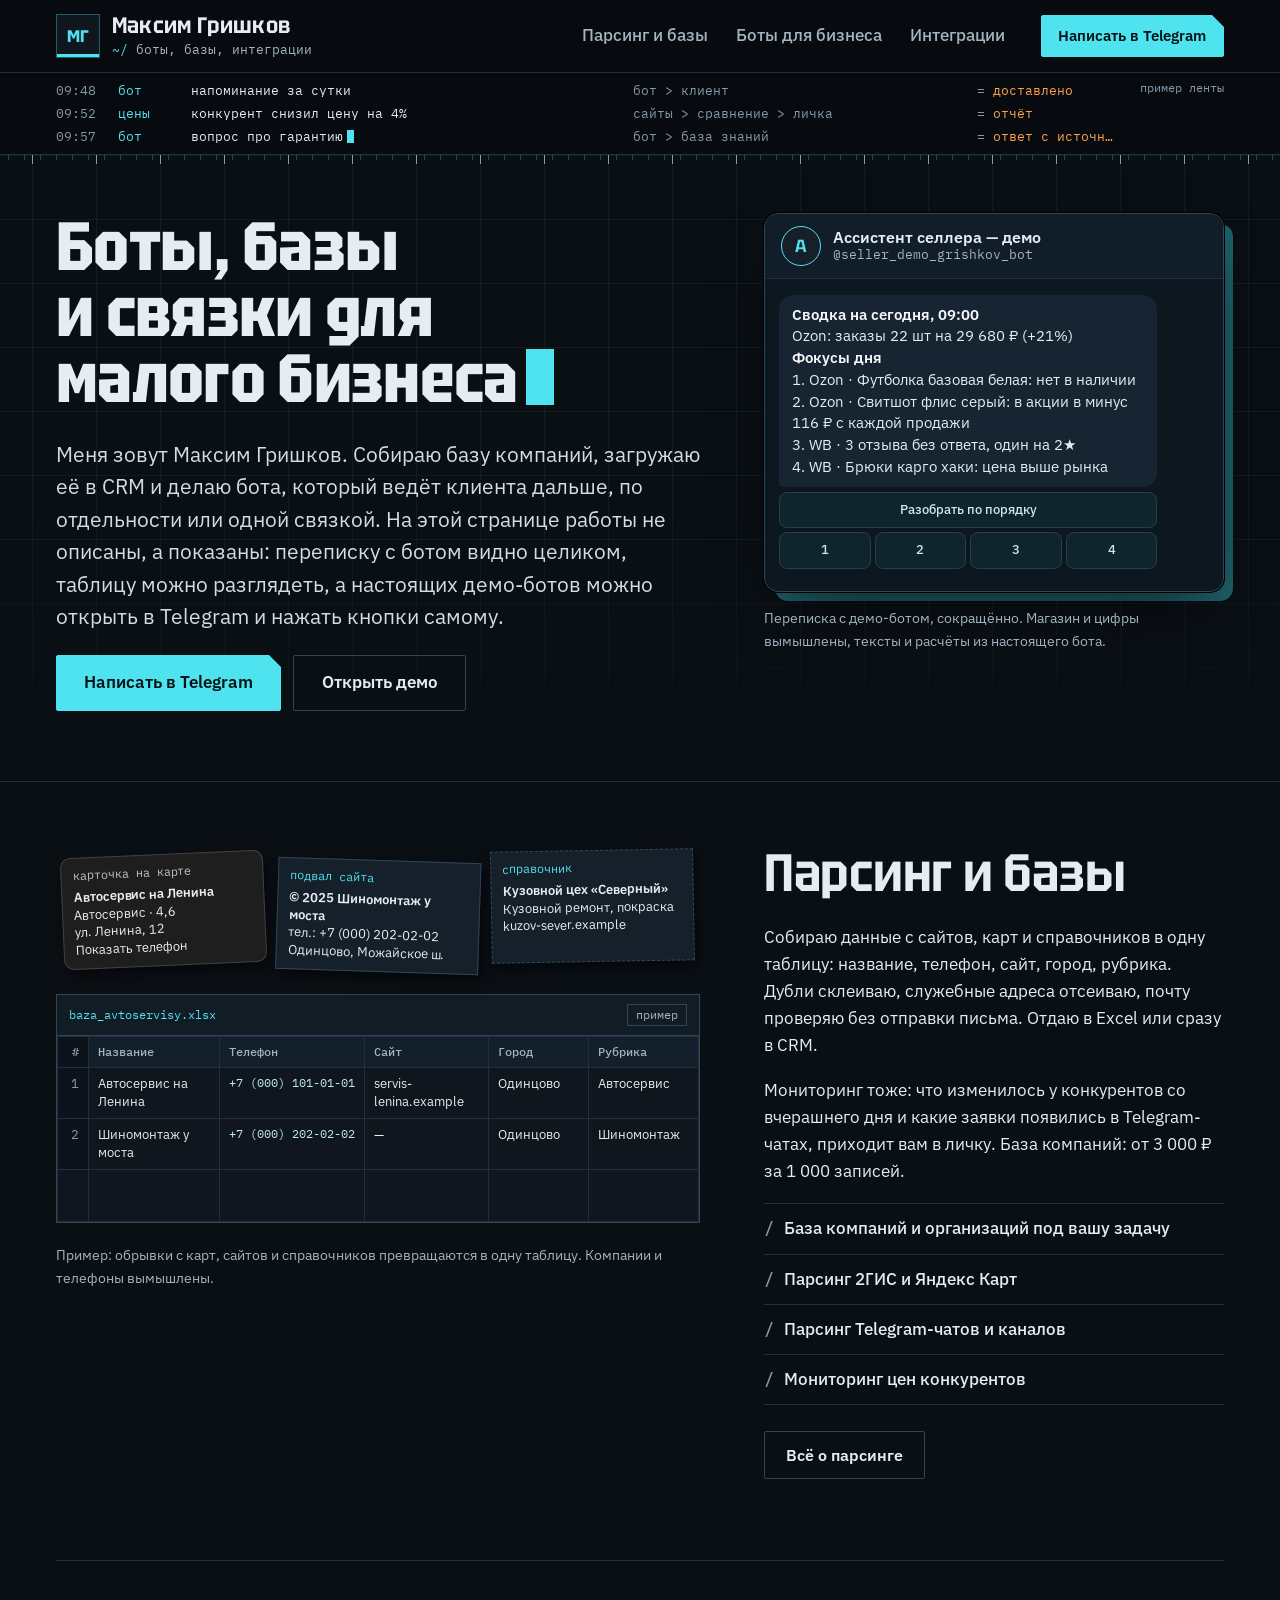
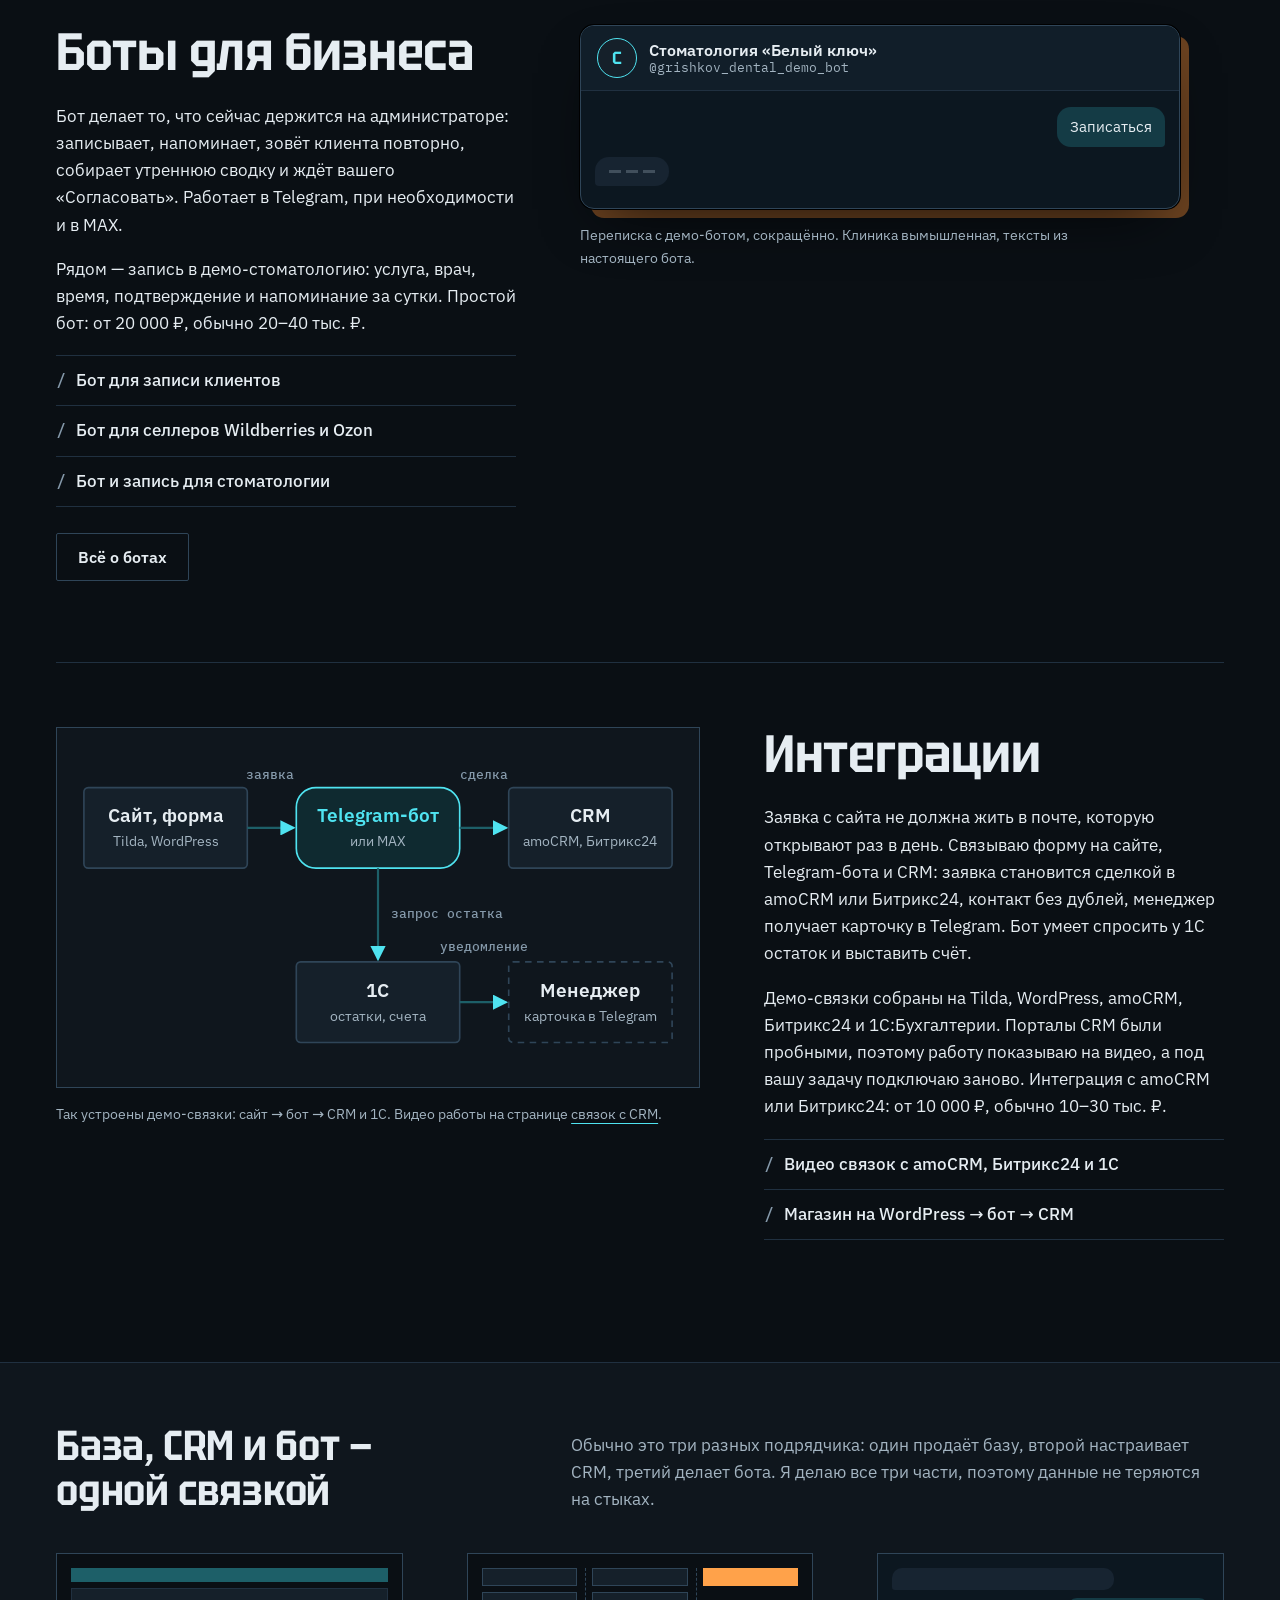
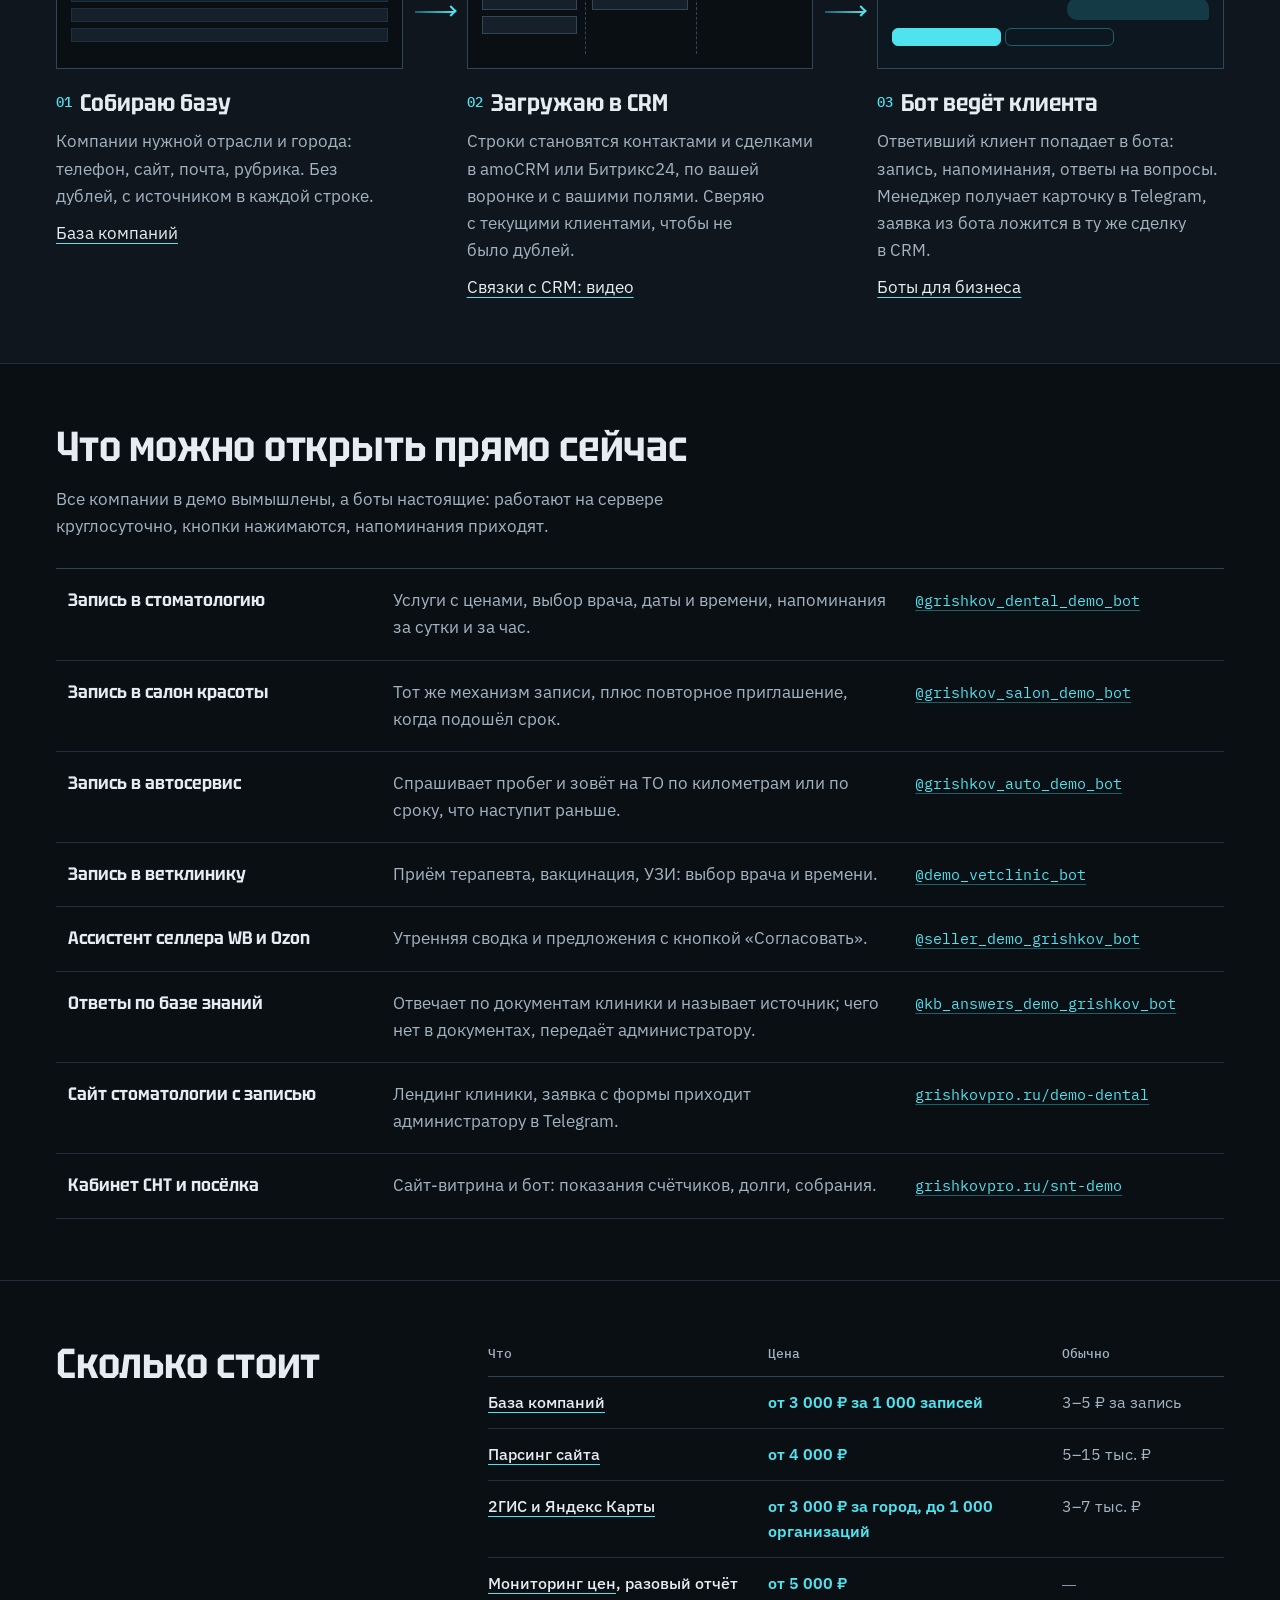
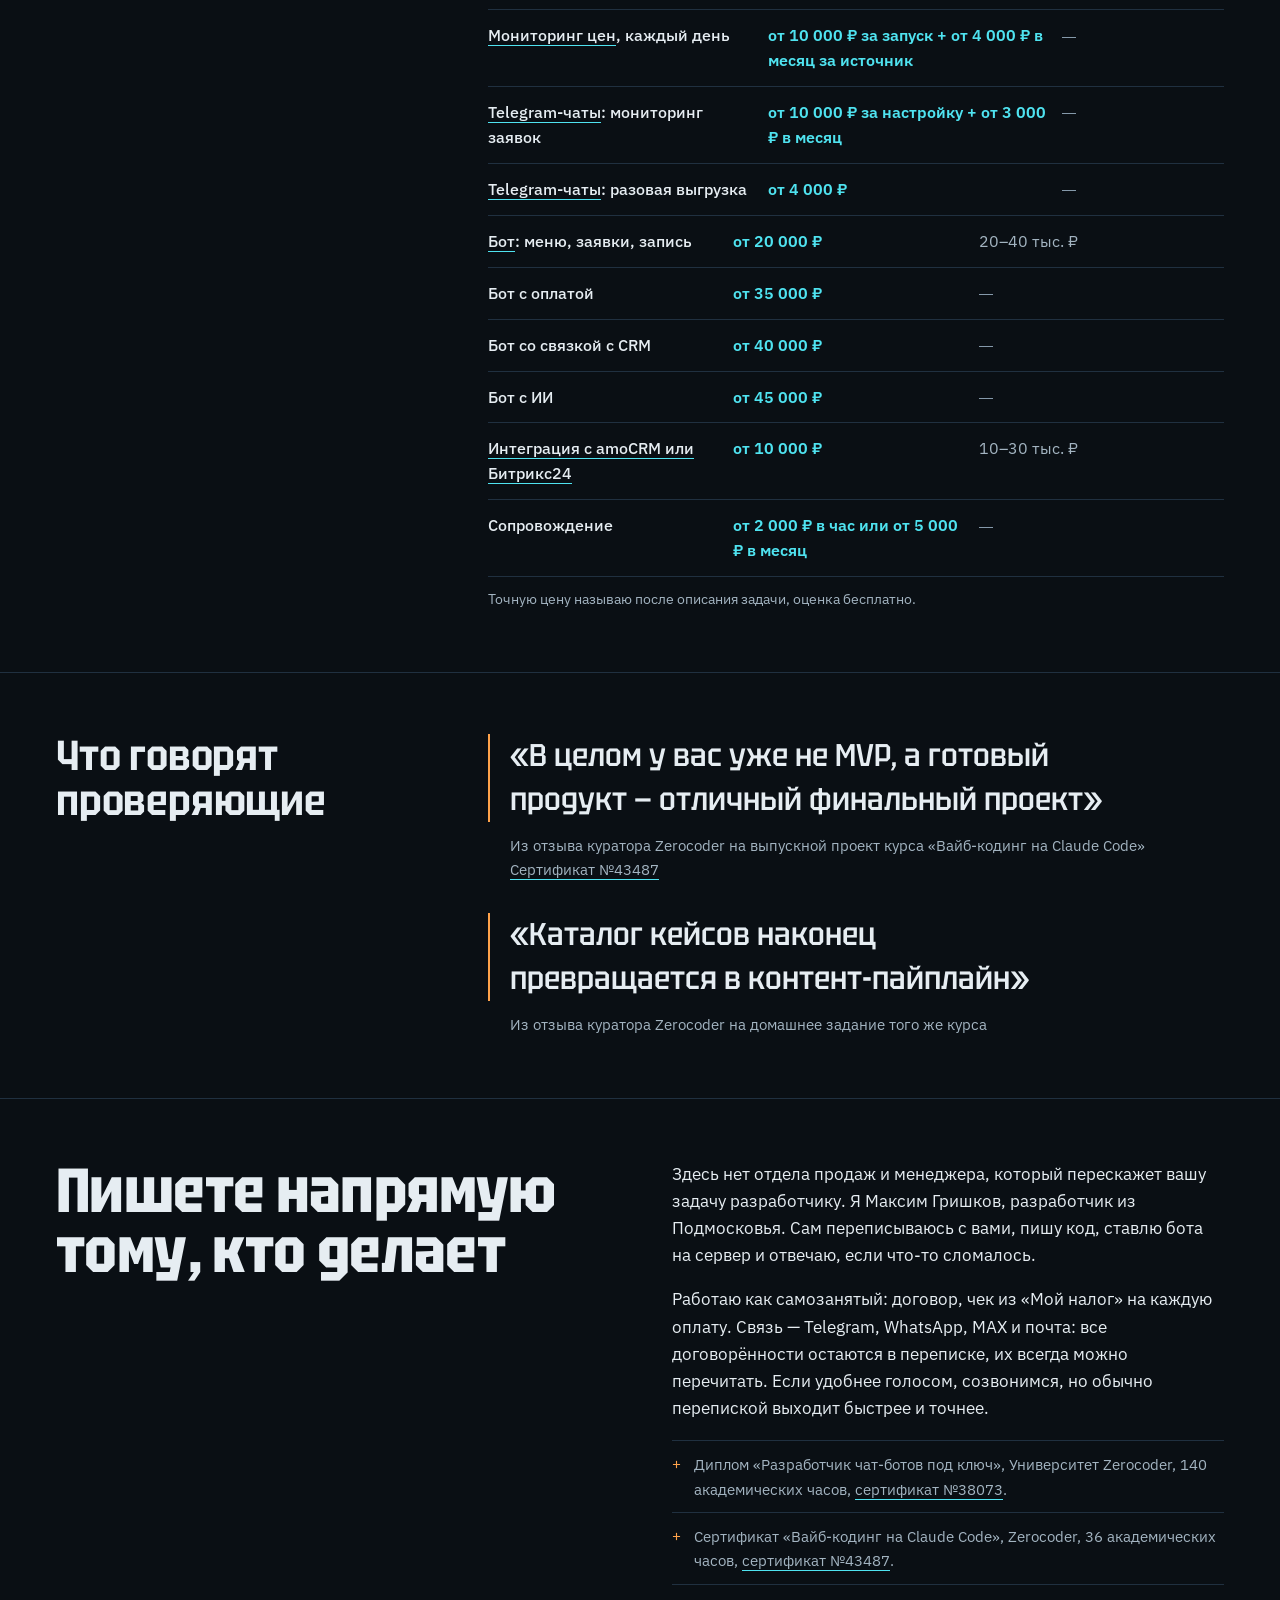
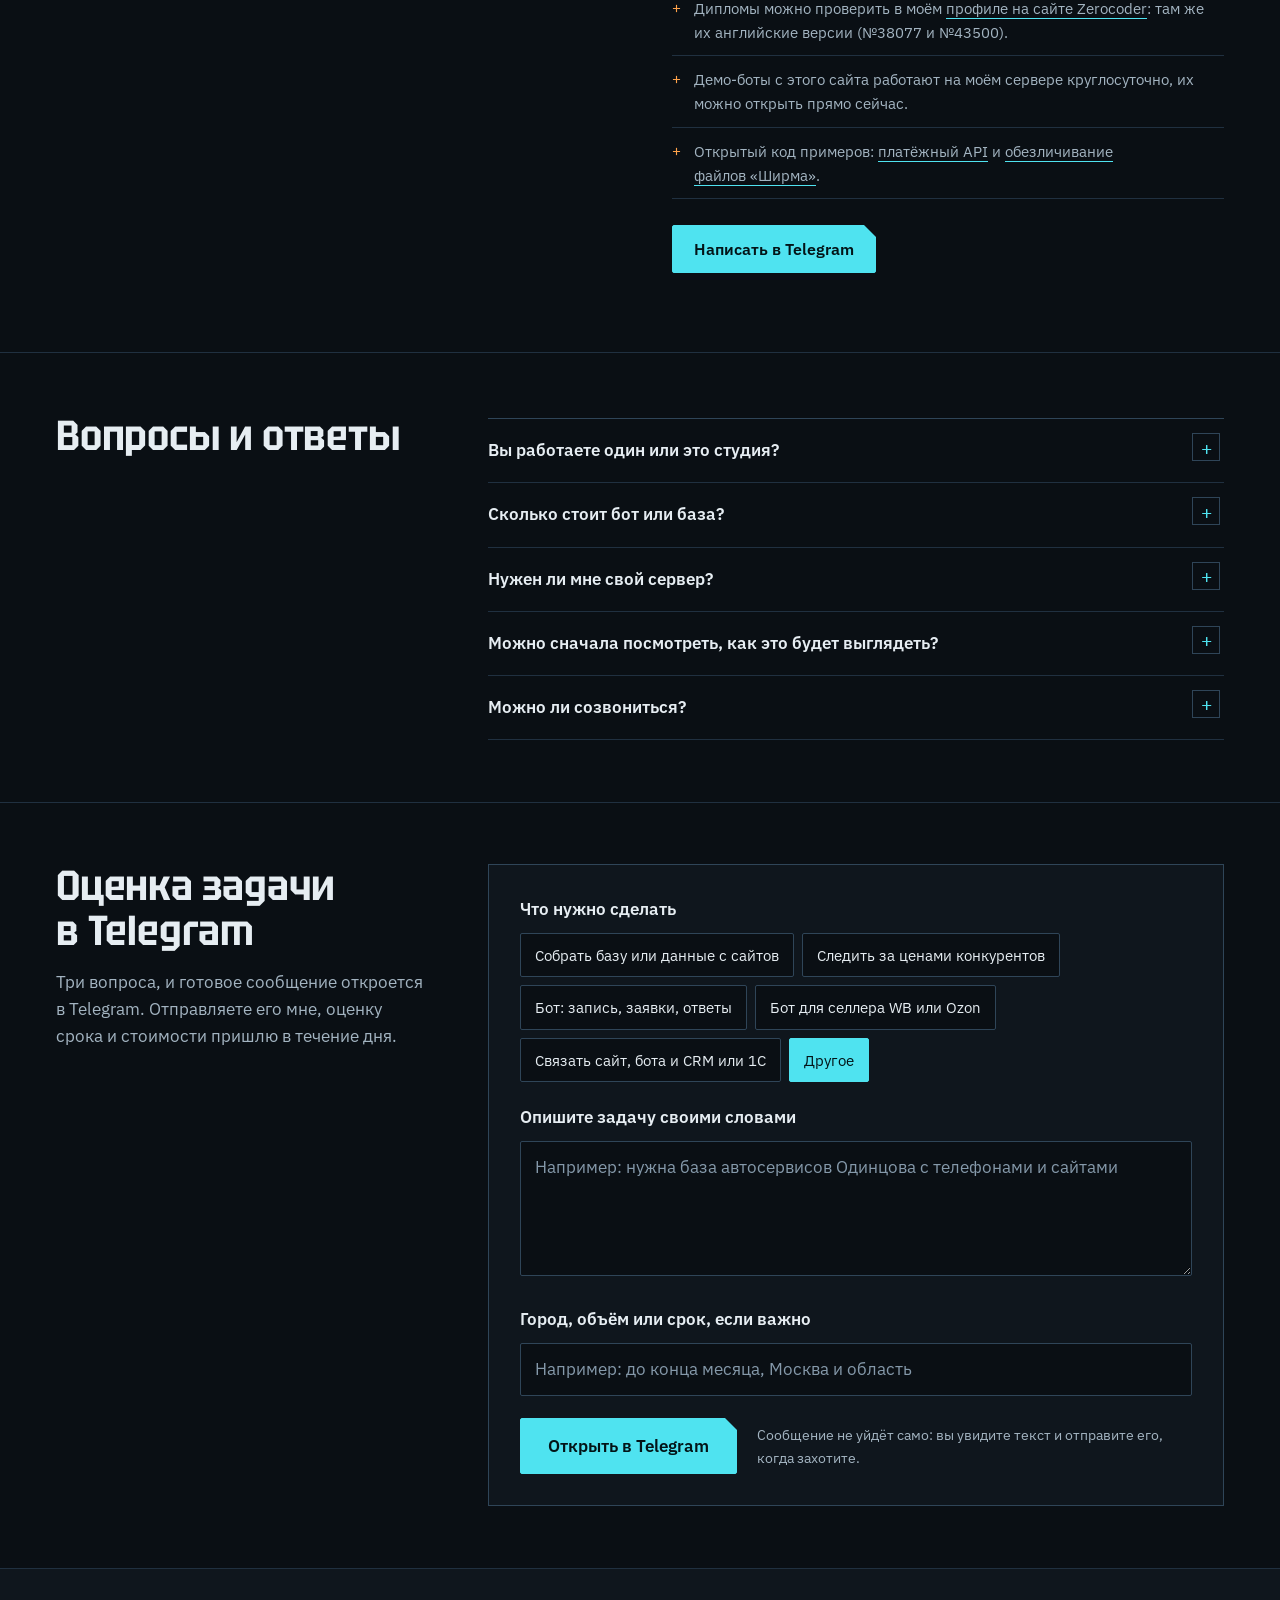
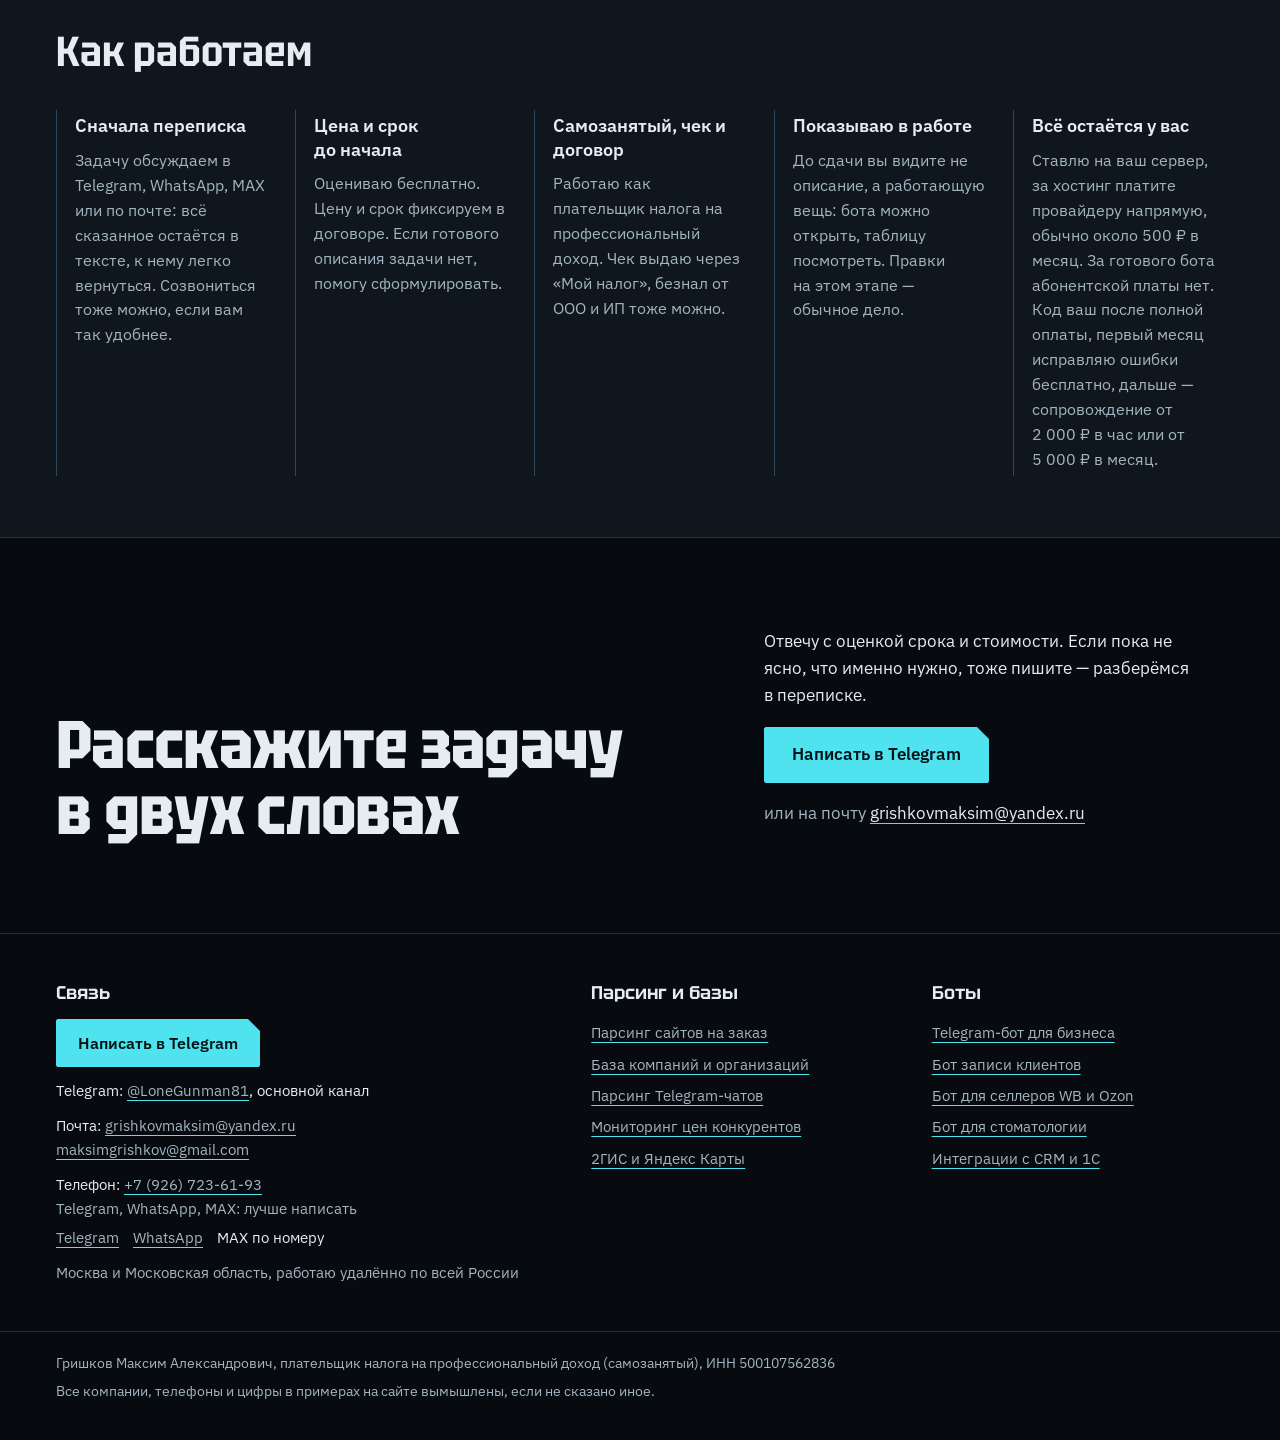
==== commit 4c6afff9: "Мессенджеры в связи, без бесплатного образца" ====
--- a/index.html
+++ b/index.html
@@ -19,7 +19,7 @@
 <link rel="preload" href="assets/fonts/tektur-cyr.woff2" as="font" type="font/woff2" crossorigin>
 <link rel="preload" href="assets/fonts/plexsans-cyr.woff2" as="font" type="font/woff2" crossorigin>
 <link rel="stylesheet" href="assets/style.css">
-<script type="application/ld+json">{"@context": "https://schema.org", "@graph": [{"@type": "Person", "@id": "https://grishkovpro.ru/#person", "name": "Гришков Максим Александрович", "jobTitle": "Разработчик Telegram-ботов и интеграций", "url": "https://grishkovpro.ru/", "email": "mailto:grishkovmaksim@yandex.ru", "telephone": "+79267236193", "taxID": "500107562836", "sameAs": ["https://t.me/LoneGunman81"], "address": {"@type": "PostalAddress", "addressLocality": "Москва", "addressCountry": "RU"}}, {"@type": "ProfessionalService", "@id": "https://grishkovpro.ru/#org", "name": "Максим Гришков — боты, базы, интеграции", "url": "https://grishkovpro.ru/", "email": "grishkovmaksim@yandex.ru", "telephone": "+79267236193", "taxID": "500107562836", "founder": {"@id": "https://grishkovpro.ru/#person"}, "areaServed": [{"@type": "City", "name": "Москва"}, {"@type": "AdministrativeArea", "name": "Московская область"}, {"@type": "Country", "name": "Россия"}], "address": {"@type": "PostalAddress", "addressLocality": "Москва", "addressCountry": "RU"}, "description": "Разработчик Telegram-ботов для малого бизнеса: запись клиентов, боты для селлеров WB и Ozon, парсинг сайтов и базы компаний, связка сайта и бота с amoCRM, Битрикс24 и 1С. Живые демо, самозанятый, договор и чек."}, {"@type": "WebSite", "@id": "https://grishkovpro.ru/#site", "url": "https://grishkovpro.ru/", "name": "Максим Гришков", "inLanguage": "ru", "publisher": {"@id": "https://grishkovpro.ru/#person"}}]}</script><script type="application/ld+json">{"@context": "https://schema.org", "@type": "FAQPage", "mainEntity": [{"@type": "Question", "name": "Вы работаете один или это студия?", "acceptedAnswer": {"@type": "Answer", "text": "Один. Я самозанятый разработчик, переписку, код и запуск веду сам. Поэтому задачу не пересказывают по цепочке: вы пишете тому, кто делает."}}, {"@type": "Question", "name": "Сколько стоит бот или база?", "acceptedAnswer": {"@type": "Answer", "text": "Простой бот: от 20 000 ₽, база компаний: от 3 000 ₽ за 1 000 записей; остальные цены в таблице «Сколько стоит» выше. Точную цену называю после описания задачи, оценка бесплатно."}}, {"@type": "Question", "name": "Нужен ли мне свой сервер?", "acceptedAnswer": {"@type": "Answer", "text": "Для бота — да: это недорогой виртуальный сервер, обычно около 500 ₽ в месяц, оплачиваете провайдеру напрямую. Если сервера нет, подскажу, какой взять, и настрою. Для разовой выгрузки базы сервер не нужен."}}, {"@type": "Question", "name": "Можно сначала посмотреть, как это будет выглядеть?", "acceptedAnswer": {"@type": "Answer", "text": "Да. Готовые демо в списке выше, их можно открыть прямо сейчас. Ваш бот до сдачи тоже работает в Telegram: вы нажимаете кнопки сами, а не читаете описание."}}, {"@type": "Question", "name": "Можно ли созвониться?", "acceptedAnswer": {"@type": "Answer", "text": "Можно, если вам так удобнее. Но основную работу веду перепиской в Telegram или по почте. Так ничего не теряется: договорённости остаются в тексте, к ним легко вернуться, и отвечаю я обычно быстрее, чем получается договориться о времени звонка."}}]}</script>
+<script type="application/ld+json">{"@context": "https://schema.org", "@graph": [{"@type": "Person", "@id": "https://grishkovpro.ru/#person", "name": "Гришков Максим Александрович", "jobTitle": "Разработчик Telegram-ботов и интеграций", "url": "https://grishkovpro.ru/", "email": "mailto:grishkovmaksim@yandex.ru", "telephone": "+79267236193", "taxID": "500107562836", "sameAs": ["https://t.me/LoneGunman81"], "address": {"@type": "PostalAddress", "addressLocality": "Москва", "addressCountry": "RU"}}, {"@type": "ProfessionalService", "@id": "https://grishkovpro.ru/#org", "name": "Максим Гришков — боты, базы, интеграции", "url": "https://grishkovpro.ru/", "email": "grishkovmaksim@yandex.ru", "telephone": "+79267236193", "taxID": "500107562836", "founder": {"@id": "https://grishkovpro.ru/#person"}, "areaServed": [{"@type": "City", "name": "Москва"}, {"@type": "AdministrativeArea", "name": "Московская область"}, {"@type": "Country", "name": "Россия"}], "address": {"@type": "PostalAddress", "addressLocality": "Москва", "addressCountry": "RU"}, "description": "Разработчик Telegram-ботов для малого бизнеса: запись клиентов, боты для селлеров WB и Ozon, парсинг сайтов и базы компаний, связка сайта и бота с amoCRM, Битрикс24 и 1С. Живые демо, самозанятый, договор и чек."}, {"@type": "WebSite", "@id": "https://grishkovpro.ru/#site", "url": "https://grishkovpro.ru/", "name": "Максим Гришков", "inLanguage": "ru", "publisher": {"@id": "https://grishkovpro.ru/#person"}}]}</script><script type="application/ld+json">{"@context": "https://schema.org", "@type": "FAQPage", "mainEntity": [{"@type": "Question", "name": "Вы работаете один или это студия?", "acceptedAnswer": {"@type": "Answer", "text": "Один. Я самозанятый разработчик, переписку, код и запуск веду сам. Поэтому задачу не пересказывают по цепочке: вы пишете тому, кто делает."}}, {"@type": "Question", "name": "Сколько стоит бот или база?", "acceptedAnswer": {"@type": "Answer", "text": "Простой бот: от 20 000 ₽, база компаний: от 3 000 ₽ за 1 000 записей; остальные цены в таблице «Сколько стоит» выше. Точную цену называю после описания задачи, оценка бесплатно."}}, {"@type": "Question", "name": "Нужен ли мне свой сервер?", "acceptedAnswer": {"@type": "Answer", "text": "Для бота — да: это недорогой виртуальный сервер, обычно около 500 ₽ в месяц, оплачиваете провайдеру напрямую. Если сервера нет, подскажу, какой взять, и настрою. Для разовой выгрузки базы сервер не нужен."}}, {"@type": "Question", "name": "Можно сначала посмотреть, как это будет выглядеть?", "acceptedAnswer": {"@type": "Answer", "text": "Да. Готовые демо в списке выше, их можно открыть прямо сейчас. Ваш бот до сдачи тоже работает в Telegram: вы нажимаете кнопки сами, а не читаете описание."}}, {"@type": "Question", "name": "Можно ли созвониться?", "acceptedAnswer": {"@type": "Answer", "text": "Можно, если вам так удобнее. Но основную работу веду перепиской: Telegram, WhatsApp, MAX или почта. Так ничего не теряется: договорённости остаются в тексте, к ним легко вернуться, и отвечаю я обычно быстрее, чем получается договориться о времени звонка."}}]}</script>
 </head>
 <body class="s-home">
 <a class="skip" href="#main">К содержанию</a>
@@ -144,10 +144,10 @@
   <div class="wrap face-in">
     <h2 id="face-h" class="face-h">Пишете напрямую тому, кто делает</h2>
     <div class="face-text"><p>Здесь нет отдела продаж и менеджера, который перескажет вашу задачу разработчику. Я Максим Гришков, разработчик из Подмосковья. Сам переписываюсь с вами, пишу код, ставлю бота на сервер и отвечаю, если что-то сломалось.</p>
-<p>Работаю как самозанятый: договор, чек из «Мой налог» на каждую оплату. Связь — Telegram и почта: все договорённости остаются в переписке, их всегда можно перечитать. Если удобнее голосом, созвонимся, но обычно перепиской выходит быстрее и точнее.</p><ul class="face-facts"><li>Диплом «Разработчик чат-ботов под ключ», Университет Zerocoder, 140 академических часов, <a href="files/sertifikat_38073.jpg">сертификат №38073</a>.</li><li>Сертификат «Вайб-кодинг на Claude Code», Zerocoder, 36 академических часов, <a href="files/sertifikat_43487.jpg">сертификат №43487</a>.</li><li>Дипломы можно проверить в моём <a href="https://university.zerocoder.ru/pl/474025915" rel="noopener" target="_blank">профиле на сайте Zerocoder</a>: там же их английские версии (№38077 и №43500).</li><li>Демо-боты с этого сайта работают на моём сервере круглосуточно, их можно открыть прямо сейчас.</li><li>Открытый код примеров: <a href="https://github.com/maksimgrishkov-sudo/payments-api" rel="noopener" target="_blank">платёжный API</a> и <a href="https://github.com/maksimgrishkov-sudo/anonymizer" rel="noopener" target="_blank">обезличивание файлов «Ширма»</a>.</li></ul>
+<p>Работаю как самозанятый: договор, чек из «Мой налог» на каждую оплату. Связь — Telegram, WhatsApp, MAX и почта: все договорённости остаются в переписке, их всегда можно перечитать. Если удобнее голосом, созвонимся, но обычно перепиской выходит быстрее и точнее.</p><ul class="face-facts"><li>Диплом «Разработчик чат-ботов под ключ», Университет Zerocoder, 140 академических часов, <a href="files/sertifikat_38073.jpg">сертификат №38073</a>.</li><li>Сертификат «Вайб-кодинг на Claude Code», Zerocoder, 36 академических часов, <a href="files/sertifikat_43487.jpg">сертификат №43487</a>.</li><li>Дипломы можно проверить в моём <a href="https://university.zerocoder.ru/pl/474025915" rel="noopener" target="_blank">профиле на сайте Zerocoder</a>: там же их английские версии (№38077 и №43500).</li><li>Демо-боты с этого сайта работают на моём сервере круглосуточно, их можно открыть прямо сейчас.</li><li>Открытый код примеров: <a href="https://github.com/maksimgrishkov-sudo/payments-api" rel="noopener" target="_blank">платёжный API</a> и <a href="https://github.com/maksimgrishkov-sudo/anonymizer" rel="noopener" target="_blank">обезличивание файлов «Ширма»</a>.</li></ul>
       <p><a class="btn btn-tg" href="https://t.me/LoneGunman81" rel="noopener" target="_blank">Написать в Telegram</a></p></div>
   </div>
-</section><section class="sec faq" aria-labelledby="faq-h"><div class="wrap split"><h2 id="faq-h" class="h2">Вопросы и ответы</h2><div class="faq-list"><details><summary>Вы работаете один или это студия?</summary><div class="faq-a"><p>Один. Я самозанятый разработчик, переписку, код и запуск веду сам. Поэтому задачу не пересказывают по цепочке: вы пишете тому, кто делает.</p></div></details><details><summary>Сколько стоит бот или база?</summary><div class="faq-a"><p>Простой бот: от 20 000 ₽, база компаний: от 3 000 ₽ за 1 000 записей; остальные цены в таблице «Сколько стоит» выше. Точную цену называю после описания задачи, оценка бесплатно.</p></div></details><details><summary>Нужен ли мне свой сервер?</summary><div class="faq-a"><p>Для бота — да: это недорогой виртуальный сервер, обычно около 500 ₽ в месяц, оплачиваете провайдеру напрямую. Если сервера нет, подскажу, какой взять, и настрою. Для разовой выгрузки базы сервер не нужен.</p></div></details><details><summary>Можно сначала посмотреть, как это будет выглядеть?</summary><div class="faq-a"><p>Да. Готовые демо в списке выше, их можно открыть прямо сейчас. Ваш бот до сдачи тоже работает в Telegram: вы нажимаете кнопки сами, а не читаете описание.</p></div></details><details><summary>Можно ли созвониться?</summary><div class="faq-a"><p>Можно, если вам так удобнее. Но основную работу веду перепиской в Telegram или по почте. Так ничего не теряется: договорённости остаются в тексте, к ним легко вернуться, и отвечаю я обычно быстрее, чем получается договориться о времени звонка.</p></div></details></div></div></section><section class="sec quiz" id="ocenka" aria-labelledby="qz-h">
+</section><section class="sec faq" aria-labelledby="faq-h"><div class="wrap split"><h2 id="faq-h" class="h2">Вопросы и ответы</h2><div class="faq-list"><details><summary>Вы работаете один или это студия?</summary><div class="faq-a"><p>Один. Я самозанятый разработчик, переписку, код и запуск веду сам. Поэтому задачу не пересказывают по цепочке: вы пишете тому, кто делает.</p></div></details><details><summary>Сколько стоит бот или база?</summary><div class="faq-a"><p>Простой бот: от 20 000 ₽, база компаний: от 3 000 ₽ за 1 000 записей; остальные цены в таблице «Сколько стоит» выше. Точную цену называю после описания задачи, оценка бесплатно.</p></div></details><details><summary>Нужен ли мне свой сервер?</summary><div class="faq-a"><p>Для бота — да: это недорогой виртуальный сервер, обычно около 500 ₽ в месяц, оплачиваете провайдеру напрямую. Если сервера нет, подскажу, какой взять, и настрою. Для разовой выгрузки базы сервер не нужен.</p></div></details><details><summary>Можно сначала посмотреть, как это будет выглядеть?</summary><div class="faq-a"><p>Да. Готовые демо в списке выше, их можно открыть прямо сейчас. Ваш бот до сдачи тоже работает в Telegram: вы нажимаете кнопки сами, а не читаете описание.</p></div></details><details><summary>Можно ли созвониться?</summary><div class="faq-a"><p>Можно, если вам так удобнее. Но основную работу веду перепиской: Telegram, WhatsApp, MAX или почта. Так ничего не теряется: договорённости остаются в тексте, к ним легко вернуться, и отвечаю я обычно быстрее, чем получается договориться о времени звонка.</p></div></details></div></div></section><section class="sec quiz" id="ocenka" aria-labelledby="qz-h">
   <div class="wrap split">
     <div><h2 id="qz-h" class="h2">Оценка задачи в Telegram</h2>
       <p class="lead-s">Три вопроса, и готовое сообщение откроется в Telegram. Отправляете его мне, оценку срока и стоимости пришлю в течение дня.</p></div>
@@ -164,7 +164,7 @@
 </section><section class="sec how" aria-labelledby="how-h">
   <div class="wrap">
     <h2 id="how-h" class="h2">Как работаем</h2>
-    <ul class="how-list"><li><h3>Сначала переписка</h3><p>Задачу обсуждаем в Telegram или по почте: всё сказанное остаётся в тексте, к нему легко вернуться. Созвониться тоже можно, если вам так удобнее.</p></li><li><h3>Цена и срок до начала</h3><p>Оцениваю бесплатно. Цену и срок фиксируем в договоре. Если готового описания задачи нет, помогу сформулировать.</p></li><li><h3>Самозанятый, чек и договор</h3><p>Работаю как плательщик налога на профессиональный доход. Чек выдаю через «Мой налог», безнал от ООО и ИП тоже можно.</p></li><li><h3>Показываю в работе</h3><p>До сдачи вы видите не описание, а работающую вещь: бота можно открыть, таблицу посмотреть. Правки на этом этапе — обычное дело.</p></li><li><h3>Всё остаётся у вас</h3><p>Ставлю на ваш сервер, за хостинг платите провайдеру напрямую, обычно около 500 ₽ в месяц. За готового бота абонентской платы нет. Код ваш после полной оплаты, первый месяц исправляю ошибки бесплатно, дальше — сопровождение от 2 000 ₽ в час или от 5 000 ₽ в месяц.</p></li></ul>
+    <ul class="how-list"><li><h3>Сначала переписка</h3><p>Задачу обсуждаем в Telegram, WhatsApp, MAX или по почте: всё сказанное остаётся в тексте, к нему легко вернуться. Созвониться тоже можно, если вам так удобнее.</p></li><li><h3>Цена и срок до начала</h3><p>Оцениваю бесплатно. Цену и срок фиксируем в договоре. Если готового описания задачи нет, помогу сформулировать.</p></li><li><h3>Самозанятый, чек и договор</h3><p>Работаю как плательщик налога на профессиональный доход. Чек выдаю через «Мой налог», безнал от ООО и ИП тоже можно.</p></li><li><h3>Показываю в работе</h3><p>До сдачи вы видите не описание, а работающую вещь: бота можно открыть, таблицу посмотреть. Правки на этом этапе — обычное дело.</p></li><li><h3>Всё остаётся у вас</h3><p>Ставлю на ваш сервер, за хостинг платите провайдеру напрямую, обычно около 500 ₽ в месяц. За готового бота абонентской платы нет. Код ваш после полной оплаты, первый месяц исправляю ошибки бесплатно, дальше — сопровождение от 2 000 ₽ в час или от 5 000 ₽ в месяц.</p></li></ul>
   </div>
 </section><section class="cta" aria-labelledby="cta-h">
   <div class="wrap cta-in">
